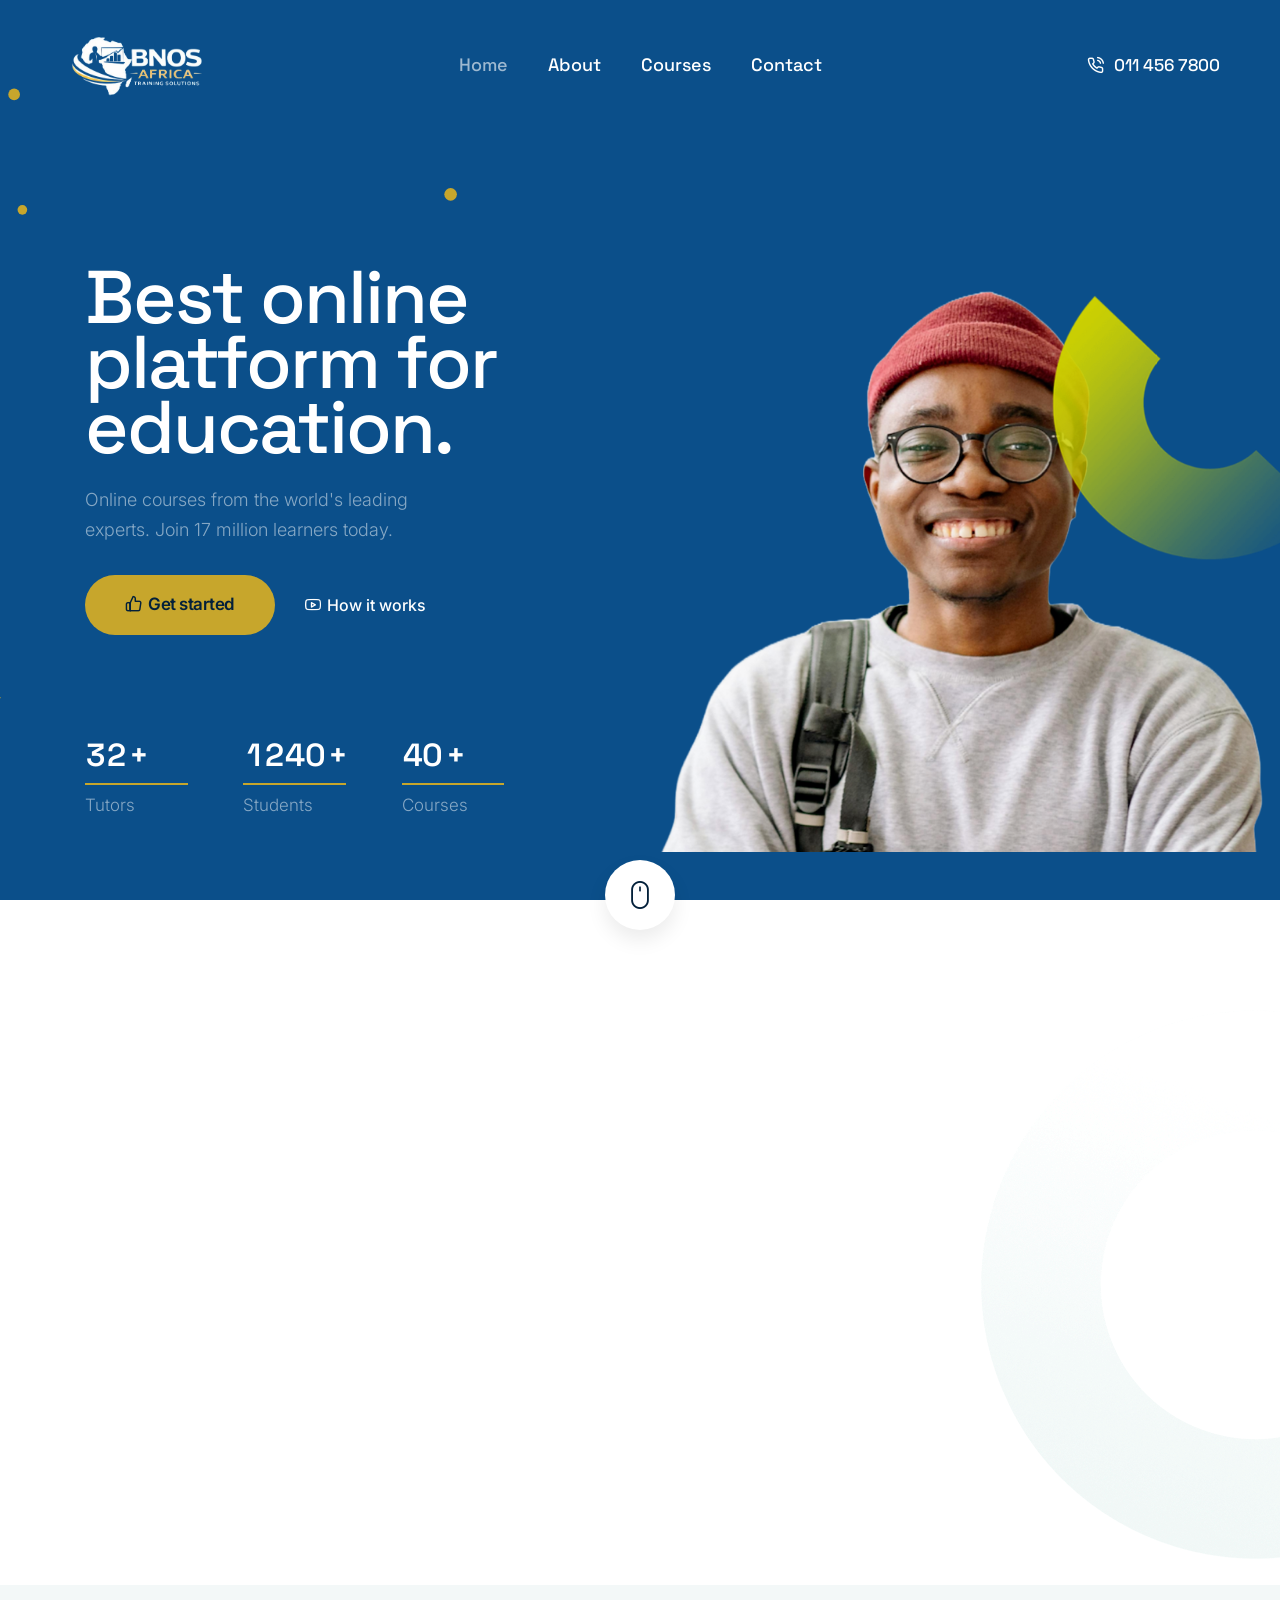
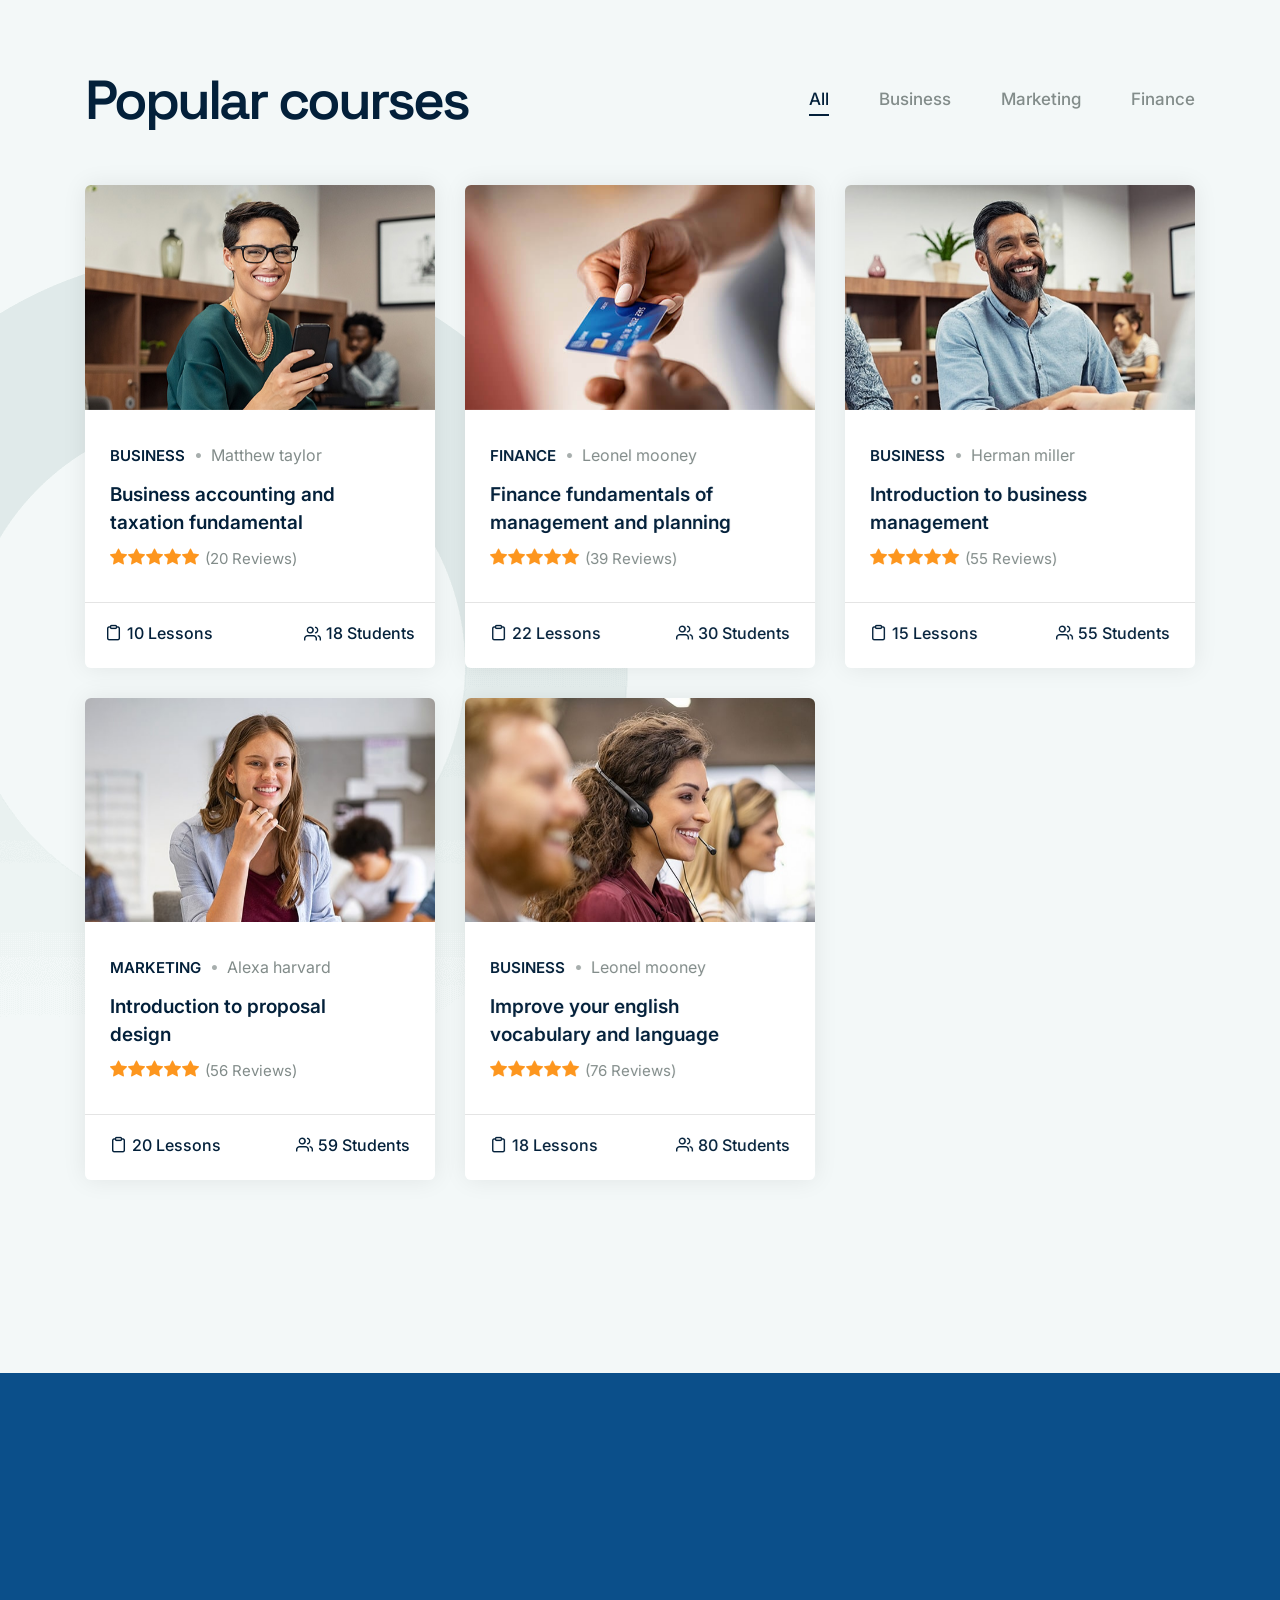
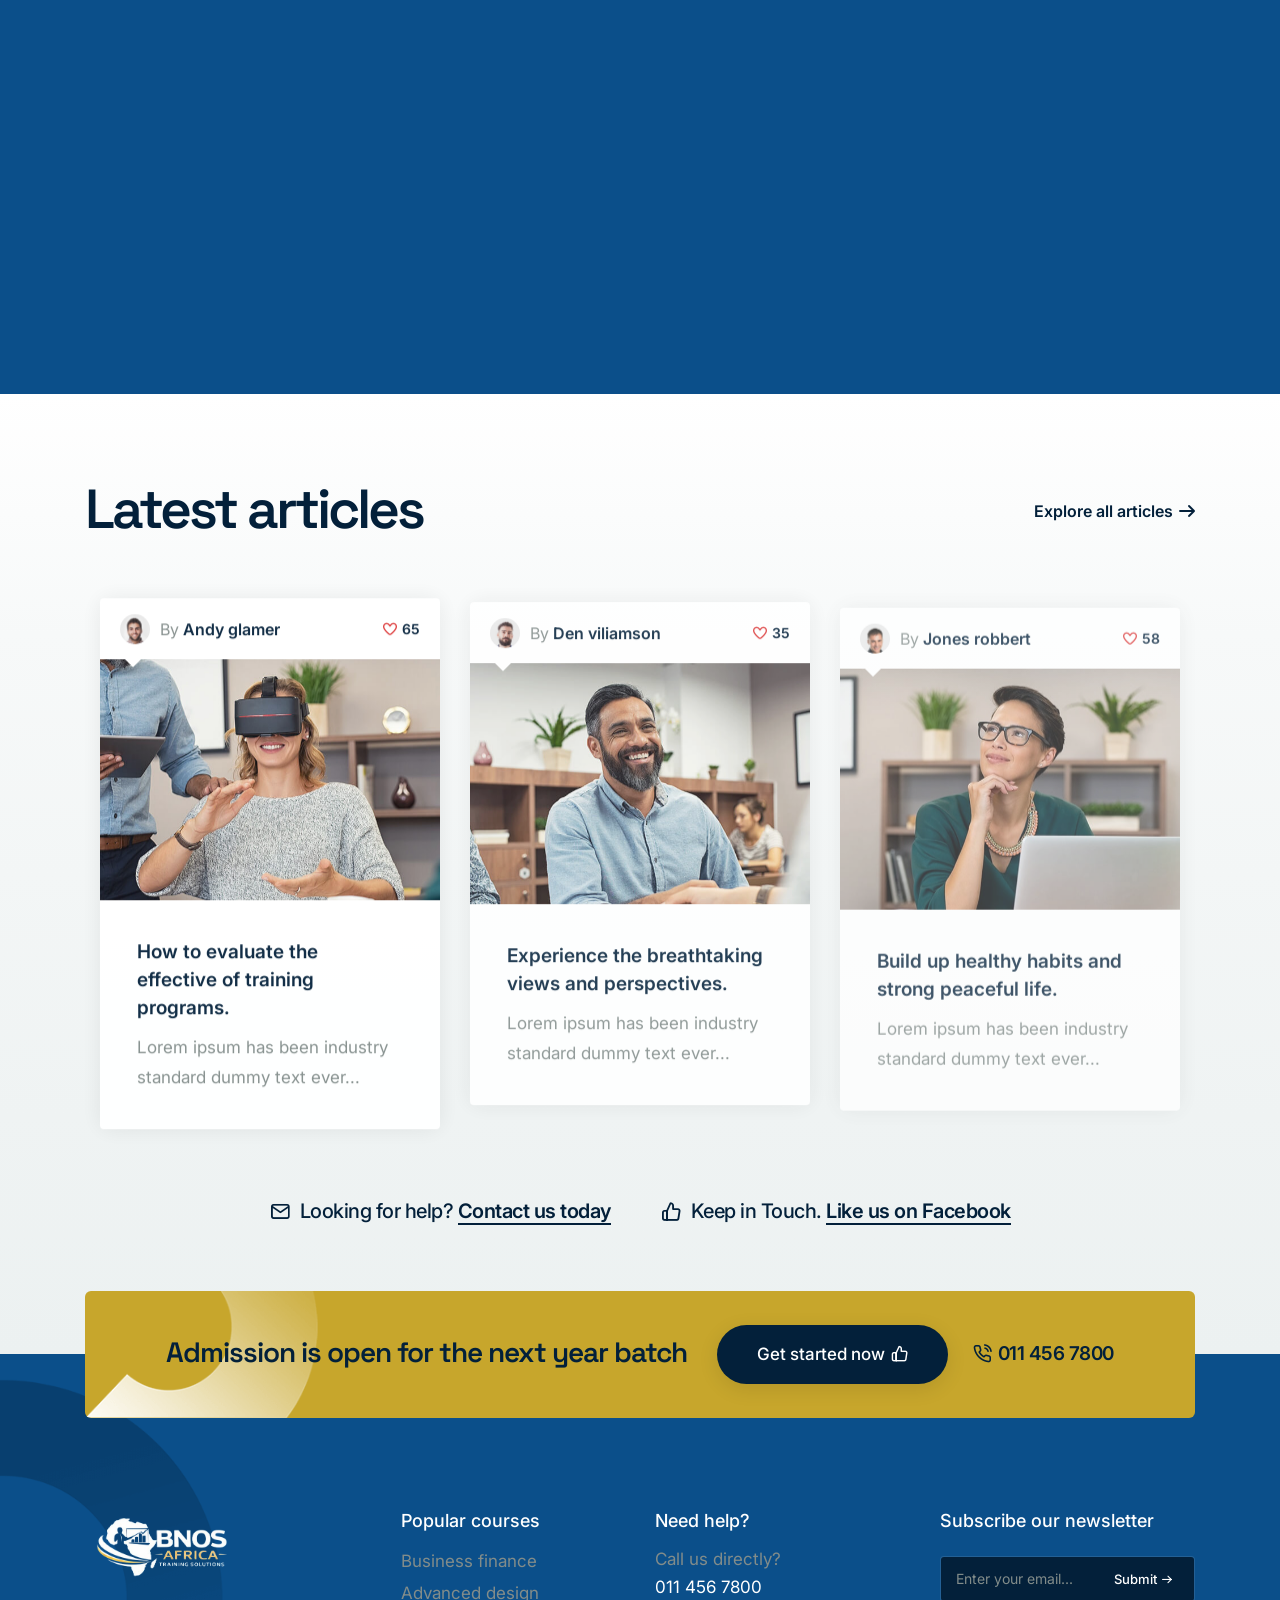
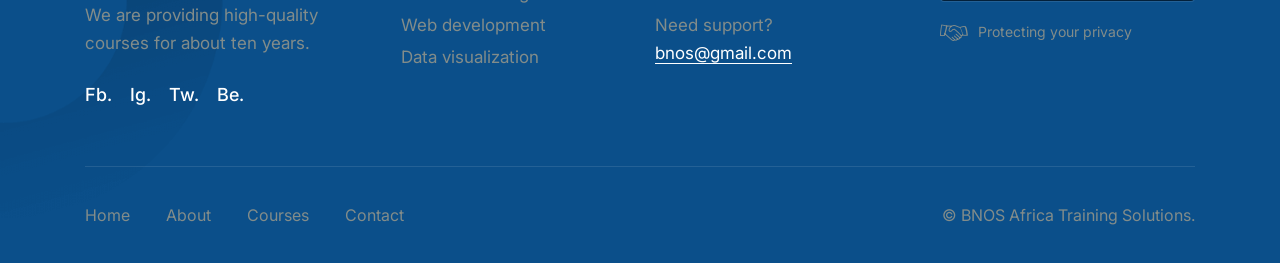
==== index.html @ 9567a32a "changed for redeployment" ====
<!doctype html>
<html class="no-js" lang="en">
    <head>
        <title>Home - BNOS Africa Training solutions</title>
        <meta charset="utf-8">
        <meta http-equiv="X-UA-Compatible" content="IE=edge" />
        <meta name="author" content="ThemeZaa">
        <meta name="viewport" content="width=device-width,initial-scale=1.0" />
        <meta name="description" content="BNOS Africa Training solutions">
        <!-- favicon icon -->
        <link rel="shortcut icon" href="images/img5 2-Photoroom.png" type="image/x-icon" />
        <link rel="apple-touch-icon" href="images/img5 2-Photoroom.png">
        <link rel="apple-touch-icon" sizes="72x72" href="images/img5 2-Photoroom.png">
        <link rel="apple-touch-icon" sizes="114x114" href="images/img5 2-Photoroom.png">
        <!-- google fonts preconnect -->
        <link rel="preconnect" href="https://fonts.googleapis.com" crossorigin>
        <link rel="preconnect" href="https://fonts.gstatic.com" crossorigin>
        <!-- style sheets and font icons -->
        <link rel="stylesheet" href="css/vendors.min.css"/>
        <link rel="stylesheet" href="css/icon.min.css"/>
        <link rel="stylesheet" href="css/style.css"/>
        <link rel="stylesheet" href="css/responsive.css"/>
        <link rel="stylesheet" href="demos/elearning/elearning.css" />
    </head>
    <body data-mobile-nav-trigger-alignment="right" data-mobile-nav-style="modern" data-mobile-nav-bg-color="#313e3b">
        <!-- start header -->
        <header> 
            <!-- start navigation -->
            <nav class="navbar navbar-expand-lg header-transparent bg-transparent header-reverse" data-header-hover="light">
                <div class="container-fluid">
                    <div class="col-auto col-lg-2 me-lg-0 me-auto">
                        <a class="navbar-brand" href="index.html">
                            <img src="images/img5 2-Photoroom.png" data-at2x="images/demo-elearning-logo-white@2x.png" alt="" class="default-logo">
                            <img src="images/img5-Photoroom.png" data-at2x="images/demo-elearning-logo-black@2x.png" alt="" class="alt-logo">
                            <img src="images/img5-Photoroom.png" data-at2x="images/demo-elearning-logo-black@2x.png" alt="" class="mobile-logo"> 
                        </a>
                    </div>
                    <div class="col-auto menu-order position-static">
                        <button class="navbar-toggler float-start" type="button" data-bs-toggle="collapse" data-bs-target="#navbarNav" aria-controls="navbarNav" aria-label="Toggle navigation">
                            <span class="navbar-toggler-line"></span>
                            <span class="navbar-toggler-line"></span>
                            <span class="navbar-toggler-line"></span>
                            <span class="navbar-toggler-line"></span>
                        </button>
                        <div class="collapse navbar-collapse" id="navbarNav"> 
                            <ul class="navbar-nav alt-font"> 
                                <li class="nav-item"><a href="index.html" class="nav-link">Home</a></li>
                                <li class="nav-item"><a href="about.html" class="nav-link">About</a></li>
                                <li class="nav-item dropdown dropdown-with-icon">
                                    <a href="courses.html" class="nav-link">Courses</a>
                                    <i class="fa-solid fa-angle-down dropdown-toggle" id="navbarDropdownMenuLink" role="button" data-bs-toggle="dropdown" aria-expanded="false"></i>
                                    <ul class="dropdown-menu" aria-labelledby="navbarDropdownMenuLink">
                                        <li>
                                            <a href="courses-details.html"><i class="bi bi-laptop"></i>
                                                <div class="submenu-icon-content">
                                                    <span>Finance</span>
                                                    <p>Develop professional finance skills</p>
                                                </div>
                                            </a>
                                        </li>
                                        <li>
                                            <a href="courses-details.html"><i class="bi bi-briefcase"></i>
                                                <div class="submenu-icon-content">
                                                    <span>Business</span>
                                                    <p>Advance your business</p>
                                                </div>
                                            </a>
                                        </li>
                                        <li>
                                            <a href="courses-details.html"><i class="bi bi-megaphone"></i>
                                                <div class="submenu-icon-content">
                                                    <span>Marketing</span>
                                                    <p>New age marketing skills</p>
                                                </div>
                                            </a>
                                        </li>
                                    </ul>
                                </li>
                                <li class="nav-item"><a href="contact.html" class="nav-link">Contact</a></li>
                            </ul>
                        </div>
                    </div>
                    <div class="col-auto col-lg-2 text-end d-none d-sm-flex">
                        <div class="header-icon">
                            <div><div class="alt-font fw-500 lg-fs-15"><a href="tel:0114567800" class="widget-text text-white-hover"><i class="feather icon-feather-phone-call me-10px lg-me-5px"></i>011 456 7800</a></div></div>
                        </div>  
                    </div>
                </div>
            </nav>
            <!-- end navigation -->
        </header>
        <!-- end header --> 
        <!-- start section -->
        <section class="p-0 overflow-hidden bg-blue full-screen ipad-top-space-margin md-h-auto position-relative md-pb-70px sm-pb-40px cover-background">
            <div class="background-position-center-top h-100 w-100 position-absolute left-0px top-0" style="background-image: url('images/vertical-line-bg-small.svg')"></div>
            <div id="particles-style-01" class="h-100 position-absolute left-0px top-0 w-100" data-particle="true" data-particle-options='{"particles": {"number": {"value": 6,"density": {"enable": true,"value_area": 2000}},"color": {"value": ["#C7A62C", "#C7A62C", "#C7A62C", "#C7A62C", "#C7A62C"]},"shape": {"type": "circle","stroke":{"width":0,"color":"#000000"}},"opacity": {"value": 1,"random": false,"anim": {"enable": false,"speed": 1,"sync": false}},"size": {"value": 8,"random": true,"anim": {"enable": false,"sync": true}},"line_linked":{"enable":false,"distance":0,"color":"#ffffff","opacity":1,"width":1},"move": {"enable": true,"speed":1,"direction": "right","random": false,"straight": false}},"interactivity": {"detect_on": "canvas","events": {"onhover": {"enable": false,"mode": "repulse"},"onclick": {"enable": false,"mode": "push"},"resize": true}},"retina_detect": false}'></div> 
            <div class="container h-100">
                <div class="row align-items-center justify-content-center h-100">
                    <div class="col-xl-5 col-lg-6 col-md-12 text-white text-center text-lg-start position-relative z-index-1 d-flex flex-column justify-content-center h-100 md-mt-50px md-mb-20px xs-mb-10px" data-anime='{ "el": "childs", "opacity": [0, 1], "rotateY": [90, 0], "rotateZ": [-10, 0], "translateY": [80, 0], "translateZ": [50, 0], "staggervalue": 200, "duration": 600, "delay": 100, "easing": "easeOutCirc" }'>
                        <span class="alt-font fs-75 lh-65 sm-fs-60 fw-500 mb-25px ls-minus-2px">Best online platform for education.</span>
                        <div class="mb-30px w-80 md-w-60 sm-w-100 d-block mx-auto mx-lg-0 overflow-hidden">
                            <span class="fs-18 fw-300 opacity-5 d-inline-block">Online courses from the world's leading experts. Join 17 million learners today.</span>
                        </div>
                        <div class="overflow-hidden">
                            <a href="contact.html" class="btn btn-extra-large btn-base-color btn-rounded btn-switch-text fw-600 d-inline-block me-25px sm-me-10px align-middle left-icon">
                                <span>
                                    <span><i class="feather icon-feather-thumbs-up"></i></span>
                                    <span class="btn-double-text ls-minus-05px" data-text="Get started">Get started</span>
                                </span>
                            </a>
                            <a href="#" class="btn btn-link btn-hover-animation-switch btn-extra-large text-white popup-youtube btn-icon-left">
                                <span>
                                    <span class="btn-text">How it works</span>
                                    <span class="btn-icon"><i class="feather icon-feather-youtube"></i></span>
                                    <span class="btn-icon"><i class="feather icon-feather-youtube"></i></span>
                                </span> 
                            </a>
                        </div>
                        <div class="row row-cols-3 justify-content-center counter-style-04 w-100 md-w-auto position-absolute lg-position-relative bottom-80px lg-bottom-0px lg-mt-50px">
                            <!-- start counter item -->
                            <div class="col text-center text-lg-start">
                                <h5 class="vertical-counter d-inline-flex alt-font text-white fw-600 mb-10px" data-text="+" data-to="32"></h5>
                                <div class="divider-style-03 divider-style-03-01 border-2 border-color-base-color mb-5px w-80 xs-w-90 md-mx-auto"></div>
                                <span class="fw-300 text-white opacity-5">Tutors</span>
                            </div>
                            <!-- end counter item -->
                            <!-- start counter item -->
                            <div class="col text-center text-lg-start">
                                <h5 class="vertical-counter d-inline-flex alt-font text-white fw-600 mb-10px" data-text="+" data-to="1240"></h5>
                                <div class="divider-style-03 divider-style-03-01 border-2 border-color-base-color mb-5px w-80 xs-w-90 md-mx-auto"></div>
                                <span class="fw-300 text-white opacity-5">Students</span>
                            </div>
                            <!-- end counter item -->
                            <!-- start counter item -->
                            <div class="col text-center text-lg-start">
                                <h5 class="vertical-counter d-inline-flex alt-font text-white fw-600 mb-10px" data-text="+" data-to="40"></h5>
                                <div class="divider-style-03 divider-style-03-01 border-2 border-color-base-color mb-5px w-80 xs-w-90 md-mx-auto"></div>
                                <span class="fw-300 text-white opacity-5">Courses</span>
                            </div>
                            <!-- end counter item -->
                        </div>
                    </div>
                    <div class="col-xl-7 col-lg-6 pt-30px lg-pt-0">
                        <div class="position-relative outside-box-right-10 md-outside-box-right-0 atropos" data-atropos>
                            <div class="atropos-scale">
                                <div class="atropos-rotate">
                                    <div class="atropos-inner text-center w-100">
                                        <div data-atropos-offset="-1" class="position-absolute left-0px right-0px">
                                            <img src="images/student975.png" alt="" width="975" height="990">
                                        </div>
                                        <img data-atropos-offset="1" class="position-relative z-index-9 animation-float" src="images/demo-elearning-hero-banner-02.png" alt="">
                                    </div> 
                                </div>
                            </div>
                        </div>
                    </div>
                </div> 
            </div>
        </section>
        <!-- end section -->
        <!-- start section -->
        <section id="down-section" class="background-position-left-top background-no-repeat position-relative" >
            <div class="position-absolute right-0px top-30px" data-bottom-top="transform: translateY(80px)" data-top-bottom="transform: translateY(-80px)">
                <img src="images/demo-elearning-04.png" alt="">
            </div>
            <div class="container">
                <div class="text-center position-absolute top-minus-40px left-0px right-0px z-index-1 d-none d-md-inline-block" data-anime='{ "opacity": [0, 1], "translate": [0, 0], "staggervalue": 100, "easing": "easeOutQuad" }'>
                    <a href="#down-section" class="d-block section-link">
                        <div class="d-flex justify-content-center align-items-center mx-auto box-shadow-medium-bottom rounded-circle h-70px w-70px text-dark-gray bg-white">
                            <i class="bi bi-mouse icon-very-medium lh-0px"></i>
                        </div>
                    </a>
                </div>
                <div class="row justify-content-center">                    
                    <div class="col-lg-5 col-md-10 position-relative md-mb-40px sm-mb-25px" data-anime='{ "opacity": [0,1], "duration": 600, "delay":100, "staggervalue": 300, "easing": "easeOutQuad" }'>
                        <div class="icon-with-text-style-08 mb-20px">
                            <div class="feature-box feature-box-left-icon-middle">
                                <div class="feature-box-icon feature-box-icon-rounded w-55px h-55px rounded-circle bg-yellow me-15px">
                                    <i class="bi bi-award d-inline-block icon-extra-medium text-dark-gray"></i> 
                                </div>
                                <div class="feature-box-content last-paragraph-no-margin">
                                    <span class="d-inline-block alt-font fs-19 fw-500 ls-minus-05px text-dark-gray">Guaranteed and certified</span>
                                </div>
                            </div>
                        </div>
                        <h2 class="alt-font text-dark-gray fw-600 ls-minus-3px mx-auto">Online learning wherever and whenever.</h2>
                        <a href="about.html" class="btn btn-large btn-dark-gray btn-box-shadow btn-rounded btn-switch-text">
                            <span>
                                <span class="btn-double-text" data-text="Learn more">Learn more</span>
                                <span><i class="fa-solid fa-arrow-right"></i></span>
                            </span>
                        </a>
                        <div class="d-flex align-items-center fw-500 text-dark-gray w-100 position-absolute md-position-relative bottom-0 md-mt-15px"><span class="d-inline-block position-relative lh-24">Online courses from <a href="demo-elearning-instructors.html" class="fw-600 text-decoration-line-bottom text-dark-gray ">experts.</a></span></div>
                    </div>
                    <div class="col-xl-6 col-lg-7 col-md-10 offset-xl-1 position-relative mt-minus-1">
                        <div class="row row-cols-auto row-cols-sm-2" data-anime='{ "el": "childs", "translateX": [30, 0], "translateY": [30, 0], "opacity": [0,1], "duration": 600, "delay":100, "staggervalue": 300, "easing": "easeOutQuad" }'>
                            <!-- start features box item -->
                            <div class="col align-self-start">
                                <div class="feature-box text-start ps-30px pe-30px xl-pe-5px sm-pe-0">
                                    <div class="feature-box-icon position-absolute left-0px top-0px">
                                        <h2 class="alt-font fs-100 fw-700 ls-minus-1px opacity-1 mb-0">01</h2>
                                    </div>
                                    <div class="feature-box-content last-paragraph-no-margin pt-30 md-pt-21 sm-pt-40px">
                                        <span class="text-dark-gray fs-20 d-inline-block fw-600 mb-5px">Flexible schedule</span>
                                        <p>eLearning allows learners to quickly and more easily complete their training.</p>
                                        <span class="w-60px h-3px bg-yellow d-inline-block"></span>
                                    </div>
                                </div>
                            </div>
                            <!-- end features box item -->
                            <!-- start features box item -->
                            <div class="col align-self-end mt-25 xs-mt-30px">
                                <div class="feature-box text-start ps-30px pe-30px xl-pe-5px sm-pe-0">
                                    <div class="feature-box-icon position-absolute left-0px top-0px">
                                        <h2 class="alt-font fs-100 fw-700 ls-minus-1px opacity-1 mb-0">02</h2>
                                    </div>
                                    <div class="feature-box-content last-paragraph-no-margin pt-30 md-pt-21 sm-pt-40px">
                                        <span class="text-dark-gray fs-20 d-inline-block fw-600 mb-5px">Pocket friendly</span>
                                        <p>eLearning allows learners to quickly and more easily complete their training.</p>
                                        <span class="w-60px h-3px bg-yellow d-inline-block"></span>
                                    </div>
                                </div>
                            </div>
                            <!-- end features box item -->
                            <!-- start features box item -->
                            <div class="col align-self-start mt-minus-12 xs-mt-30px">
                                <div class="feature-box text-start ps-30px pe-30px xl-pe-5px sm-pe-0">
                                    <div class="feature-box-icon position-absolute left-0px top-0px">
                                        <h2 class="alt-font fs-100 fw-700 ls-minus-1px opacity-1 mb-0">03</h2>
                                    </div>
                                    <div class="feature-box-content last-paragraph-no-margin pt-30 md-pt-21 sm-pt-40px">
                                        <span class="text-dark-gray fs-20 d-inline-block fw-600 mb-5px">Expert Instructor</span>
                                        <p>eLearning allows learners to quickly and more easily complete their training.</p>
                                        <span class="w-60px h-3px bg-yellow d-inline-block"></span>
                                    </div>
                                </div>
                            </div>
                            <!-- end features box item -->
                        </div>
                    </div>
                </div>
            </div>
        </section>
        <!-- end section -->
        <!-- start section -->
        <section class="bg-tranquil position-relative">
            <div class="position-absolute left-minus-200px top-25" data-bottom-top="transform: translateY(-80px)" data-top-bottom="transform: translateY(80px)">
                <img src="images/demo-elearning-bg-04.png" alt="">
            </div>
            <div class="container">
                <div class="row align-items-center mb-4">
                    <div class="col-xl-5 lg-mb-30px text-center text-xl-start">
                        <h2 class="alt-font text-dark-gray fw-600 ls-minus-3px mb-0">Popular courses</h2>
                    </div>
                    <div class="col-xl-7 tab-style-04 text-center text-xl-end">
                        <!-- filter navigation -->
                        <ul class="portfolio-filter fw-500 nav nav-tabs justify-content-center justify-content-xl-end border-0">
                            <li class="nav active"><a data-filter="*" href="#">All</a></li>
                            <li class="nav"><a data-filter=".business" href="#">Business</a></li>
                            <li class="nav"><a data-filter=".design" href="#">Marketing</a></li>
                            <li class="nav"><a data-filter=".marketing" href="#">Finance</a></li>
                        </ul>
                        <!-- end filter navigation --> 
                    </div>
                </div> 
                <div class="row" data-anime='{ "translateY": [50, 0], "opacity": [0,1], "duration": 1200, "delay": 0, "staggervalue": 150, "easing": "easeOutQuad" }'>
                    <div class="col-12 filter-content p-md-0">
                        <ul class="portfolio-wrapper grid-loading grid grid-3col xxl-grid-3col xl-grid-3col lg-grid-2col md-grid-2col sm-grid-1col xs-grid-1col gutter-extra-large">
                            <li class="grid-sizer"></li>
                            <!-- start portfolio item -->
                            <li class="grid-item design transition-inner-all">
                                <div class="services-box-style-06 border-radius-6px hover-box overflow-hidden box-shadow-large">
                                    <div class="image">
                                        <a href="courses-details.html">
                                            <img src="images/demo-elearning-courses-01.jpg" alt="">
                                        </a>
                                    </div> 
                                    <div class="bg-white position-relative">
                                        <div class="ps-35px pe-35px pt-30px pb-30px xl-ps-25px xl-pe-25px border-bottom border-color-transparent-dark-very-light">
                                            <span class="d-block mb-10px"><a href="courses.html" class="text-dark-gray text-uppercase fs-15 fw-600 services-text">Business</a><span class="fs-16">Matthew taylor</span></span>
                                            <div class="d-flex align-items-center mb-5px">
                                                <a href="courses-details.html" class="text-dark-gray fw-600 fs-19 md-fs-18 lh-28 w-90">Business accounting and taxation fundamental</a>
                                            </div>
                                            <div class="d-flex align-items-center">
                                                <div class="d-inline-block me-auto">
                                                    <div class="review-star-icon float-start">
                                                        <i class="bi bi-star-fill"></i><i class="bi bi-star-fill"></i><i class="bi bi-star-fill"></i><i class="bi bi-star-fill"></i><i class="bi bi-star-fill"></i>
                                                    </div>
                                                    <div class="fs-15 float-start ms-5px position-relative top-2px">(20 Reviews)</div>
                                                </div>
                                            </div>
                                        </div> 
                                        <div class="d-flex justify-content-center align-items-center ps-35px pe-35px xl-ps-20px xl-pe-20px pt-15px pb-20px">
                                            <div class="me-auto">
                                                <i class="feather icon-feather-clipboard text-dark-gray d-inline-block me-5px"></i><span class="fs-16 text-dark-gray fw-500">10 Lessons</span>
                                            </div>
                                            <div class="d-flex align-items-center">
                                                <i class="feather icon-feather-users text-dark-gray d-inline-block me-5px"></i><span class="fs-16 text-dark-gray fw-500">18 Students</span>
                                            </div>  
                                        </div>
                                    </div>
                                </div>
                            </li>
                            <!-- end portfolio item -->
                            <!-- start portfolio item -->
                            <li class="grid-item business marketing transition-inner-all">
                                <div class="services-box-style-06 border-radius-6px hover-box overflow-hidden box-shadow-large">
                                    <div class="image">
                                        <a href="courses-details.html">
                                            <img src="images/demo-elearning-courses-02.jpg" alt="">
                                        </a>
                                    </div> 
                                    <div class="bg-white position-relative">
                                        <div class="ps-35px pe-35px pt-30px pb-30px xl-ps-25px xl-pe-25px border-bottom border-color-transparent-dark-very-light">
                                            <span class="d-block mb-10px"><a href="courses.html" class="text-dark-gray text-uppercase fs-15 fw-600 services-text">Finance</a><span class="fs-16">Leonel mooney</span></span>
                                            <div class="d-flex align-items-center mb-5px">
                                                <a href="courses-details.html" class="text-dark-gray fw-600 fs-19 md-fs-18 lh-28 w-90">Finance fundamentals of management and planning</a>
                                            </div>
                                            <div class="d-flex align-items-center">
                                                <div class="d-inline-block me-auto">
                                                    <div class="review-star-icon float-start">
                                                        <i class="bi bi-star-fill"></i><i class="bi bi-star-fill"></i><i class="bi bi-star-fill"></i><i class="bi bi-star-fill"></i><i class="bi bi-star-fill"></i>
                                                    </div>
                                                    <div class="fs-15 float-start ms-5px position-relative top-2px">(39 Reviews)</div>
                                                </div>
                                            </div>
                                        </div> 
                                        <div class="d-flex justify-content-center align-items-center ps-35px pe-35px xl-ps-25px xl-pe-25px pt-15px pb-20px">
                                            <div class="me-auto">
                                                <i class="feather icon-feather-clipboard text-dark-gray d-inline-block me-5px"></i><span class="fs-16 text-dark-gray fw-500">22 Lessons</span>
                                            </div>
                                            <div>
                                                <i class="feather icon-feather-users text-dark-gray d-inline-block me-5px"></i><span class="fs-16 text-dark-gray fw-500">30 Students</span>
                                            </div>  
                                        </div>
                                    </div>
                                </div>
                            </li>
                            <!-- end portfolio item -->
                            <!-- start portfolio item -->
                            <li class="grid-item development marketing transition-inner-all">
                                <div class="services-box-style-06 border-radius-6px hover-box overflow-hidden box-shadow-large">
                                    <div class="image">
                                        <a href="courses-details.html">
                                            <img src="images/demo-elearning-courses-03.jpg" alt="">
                                        </a>
                                    </div> 
                                    <div class="bg-white position-relative">
                                        <div class="ps-35px pe-35px pt-30px pb-30px xl-ps-25px xl-pe-25px border-bottom border-color-transparent-dark-very-light">
                                            <span class="d-block mb-10px"><a href="courses.html" class="text-dark-gray text-uppercase fs-15 fw-600 services-text">Business</a><span class="fs-16">Herman miller</span></span>
                                            <div class="d-flex align-items-center mb-5px">
                                                <a href="courses-details.html" class="text-dark-gray fw-600 fs-19 md-fs-18 lh-28 w-90">Introduction to business management</a>
                                            </div>
                                            <div class="d-flex align-items-center">
                                                <div class="d-inline-block me-auto">
                                                    <div class="review-star-icon float-start">
                                                        <i class="bi bi-star-fill"></i><i class="bi bi-star-fill"></i><i class="bi bi-star-fill"></i><i class="bi bi-star-fill"></i><i class="bi bi-star-fill"></i>
                                                    </div>
                                                    <div class="fs-15 float-start ms-5px position-relative top-2px">(55 Reviews)</div>
                                                </div>
                                            </div>
                                        </div> 
                                        <div class="d-flex justify-content-center align-items-center ps-35px pe-35px xl-ps-25px xl-pe-25px pt-15px pb-20px">
                                            <div class="me-auto">
                                                <i class="feather icon-feather-clipboard text-dark-gray d-inline-block me-5px"></i><span class="fs-16 text-dark-gray fw-500">15 Lessons</span>
                                            </div>
                                            <div>
                                                <i class="feather icon-feather-users text-dark-gray d-inline-block me-5px"></i><span class="fs-16 text-dark-gray fw-500">55 Students</span>
                                            </div>  
                                        </div>
                                    </div>
                                </div>
                            </li>
                            <!-- end portfolio item -->
                            <!-- start portfolio item -->
                            <li class="grid-item development design transition-inner-all">
                                <div class="services-box-style-06 border-radius-6px hover-box overflow-hidden box-shadow-large">
                                    <div class="image">
                                        <a href="courses-details.html">
                                            <img src="images/demo-elearning-courses-05.jpg" alt="">
                                        </a>
                                    </div> 
                                    <div class="bg-white position-relative">
                                        <div class="ps-35px pe-35px pt-30px pb-30px xl-ps-25px xl-pe-25px border-bottom border-color-transparent-dark-very-light">
                                            <span class="d-block mb-10px"><a href="courses.html" class="text-dark-gray text-uppercase fs-15 fw-600 services-text">Marketing</a><span class="fs-16">Alexa harvard</span></span>
                                            <div class="d-flex align-items-center mb-5px">
                                                <a href="courses-details.html" class="text-dark-gray fw-600 fs-19 md-fs-18 lh-28 w-90">Introduction to proposal design</a>
                                            </div>
                                            <div class="d-flex align-items-center">
                                                <div class="d-inline-block me-auto">
                                                    <div class="review-star-icon float-start">
                                                        <i class="bi bi-star-fill"></i><i class="bi bi-star-fill"></i><i class="bi bi-star-fill"></i><i class="bi bi-star-fill"></i><i class="bi bi-star-fill"></i>
                                                    </div>
                                                    <div class="fs-15 float-start ms-5px position-relative top-2px">(56 Reviews)</div>
                                                </div>
                                            </div>
                                        </div> 
                                        <div class="d-flex justify-content-center align-items-center ps-35px pe-35px xl-ps-25px xl-pe-25px pt-15px pb-20px">
                                            <div class="me-auto">
                                                <i class="feather icon-feather-clipboard text-dark-gray d-inline-block me-5px"></i><span class="fs-16 text-dark-gray fw-500">20 Lessons</span>
                                            </div>
                                            <div>
                                                <i class="feather icon-feather-users text-dark-gray d-inline-block me-5px"></i><span class="fs-16 text-dark-gray fw-500">59 Students</span>
                                            </div>  
                                        </div>
                                    </div>
                                </div>
                            </li>
                            <!-- end portfolio item -->
                            <!-- start portfolio item -->
                            <li class="grid-item development business marketing transition-inner-all">
                                <div class="services-box-style-06 border-radius-6px hover-box overflow-hidden box-shadow-large">
                                    <div class="image">
                                        <a href="courses-details.html">
                                            <img src="images/demo-elearning-courses-06.jpg" alt="">
                                        </a>
                                    </div> 
                                    <div class="bg-white position-relative">
                                        <div class="ps-35px pe-35px pt-30px pb-30px xl-ps-25px xl-pe-25px border-bottom border-color-transparent-dark-very-light">
                                            <span class="d-block mb-10px"><a href="courses.html" class="text-dark-gray text-uppercase fs-15 fw-600 services-text">Business</a><span class="fs-16">Leonel mooney</span></span>
                                            <div class="d-flex align-items-center mb-5px">
                                                <a href="courses-details.html" class="text-dark-gray fw-600 fs-19 md-fs-18 lh-28 w-90">Improve your english vocabulary and language</a>
                                            </div>
                                            <div class="d-flex align-items-center">
                                                <div class="d-inline-block me-auto">
                                                    <div class="review-star-icon float-start">
                                                        <i class="bi bi-star-fill"></i><i class="bi bi-star-fill"></i><i class="bi bi-star-fill"></i><i class="bi bi-star-fill"></i><i class="bi bi-star-fill"></i>
                                                    </div>
                                                    <div class="fs-15 float-start ms-5px position-relative top-2px">(76 Reviews)</div>
                                                </div>
                                            </div>
                                        </div> 
                                        <div class="d-flex justify-content-center align-items-center ps-35px pe-35px xl-ps-25px xl-pe-25px pt-15px pb-20px">
                                            <div class="me-auto">
                                                <i class="feather icon-feather-clipboard text-dark-gray d-inline-block me-5px"></i><span class="fs-16 text-dark-gray fw-500">18 Lessons</span>
                                            </div>
                                            <div>
                                                <i class="feather icon-feather-users text-dark-gray d-inline-block me-5px"></i><span class="fs-16 text-dark-gray fw-500">80 Students</span>
                                            </div>  
                                        </div>
                                    </div>
                                </div>
                            </li>
                            <!-- end portfolio item --> 
                        </ul>
                    </div>
                </div>
                <div class="row justify-content-center" data-anime='{ "opacity": [0, 1], "translate": [0, 0], "staggervalue": 100, "easing": "easeOutQuad" }'>
                    <div class="col-12 text-center mt-5"> 
                        <span class="fs-20 text-dark-gray fw-500 ls-minus-05px">We help you find the perfect tutor. It's completely free. <a href="courses.html" class="fw-600 text-dark-gray">Explore all courses<i class="fa-solid fa-arrow-right ms-5px icon-very-small"></i></a></span>
                    </div>
                </div>
            </div>
        </section>
        <!-- end section -->
        
        <!-- start section -->
        <section class="position-relative bg-blue overflow-hidden">
            
            <div class="background-position-center-top h-100 w-100 position-absolute left-0px top-0" style="background-image: url('images/vertical-line-bg-small.svg')"></div>
            <div class="container">
                <div class="row justify-content-center align-items-center" data-anime='{ "el": "childs", "opacity": [0, 1], "duration": 600, "delay": 0, "staggervalue": 300, "easing": "easeOutQuad" }'>
                    <div class="col-lg-5 position-relative md-mb-50px sm-mb-25px">
                        <div class="icon-with-text-style-08 mb-20px">
                            <div class="feature-box feature-box-left-icon-middle">
                                <div class="feature-box-icon feature-box-icon-rounded w-55px h-55px rounded-circle bg-yellow me-15px">
                                    <i class="bi bi-chat-quote d-inline-block icon-extra-medium text-dark-gray"></i>
                                </div>
                                <div class="feature-box-content last-paragraph-no-margin">
                                    <span class="d-inline-block alt-font fs-19 ls-minus-05px text-white">Students feedback</span>
                                </div>
                            </div>
                        </div>
                        <h2 class="alt-font text-white fw-600 ls-minus-3px w-85 lg-w-100">Trusted by genius people.</h2>
                        <p class="w-80 lg-w-100 text-white opacity-4">Lorem ipsum dolor sit amet consectetur adipiscing elit venenatis dictum nec.</p>
                        <div class="d-flex align-items-center">
                            <div class="col-auto text-center border-end border-color-transparent-white-very-light border-1 me-25px pe-25px"><h2 class="alt-font lh-44 fw-600 text-white mb-0">99%</h2></div>
                            <div class="col">
                                <span class="d-block w-55 lh-26 text-white xl-w-60 lg-w-100">Student's complete course successfully.</span>
                            </div>
                        </div>
                    </div>
                    <div class="col-lg-7 position-relative testimonials-style-12"> 
    <div class="swiper magic-cursor" data-slider-options='{ "slidesPerView": 1, "spaceBetween": 50, "loop": true, "autoplay": false, "keyboard": { "enabled": true, "onlyInViewport": true }, "breakpoints": { "1200": { "slidesPerView": 1 },  "768": { "slidesPerView": 1 }, "320": { "slidesPerView": 1 }, "effect": "slide" }, "navigation": { "nextEl": ".swiper-button-next-nav", "prevEl": ".swiper-button-previous-nav", "effect": "fade" } }'>
        <div class="swiper-wrapper pt-20px pb-20px">
            <div class="swiper-slide">
                <div class="row g-0 border-radius-6px overflow-hidden"> 
                    <div class="w-100 testimonials-box bg-white p-9 sm-p-7 box-shadow-extra-large">
                        <div class="d-inline-block bg-orange text-white border-radius-50px ps-20px pe-20px fs-15 lh-34 sm-lh-30 ls-minus-1px mb-25px align-middle">
                            <i class="bi bi-star-fill"></i>
                            <i class="bi bi-star-fill"></i>
                            <i class="bi bi-star-fill"></i>
                            <i class="bi bi-star-fill"></i>
                            <i class="bi bi-star-fill"></i>
                        </div>
                        <div class="testimonials-box-content">
                            <p class="mb-20px">Course materials were good, the mentoring approach was good and working with other people via the internet was good.</p>
                            <div class="fs-18 lh-20 fw-600 text-dark-gray">Charlotte smith</div>
                            <span class="fs-16 lh-20">Business owner</span>
                        </div> 
                    </div> 
                </div>
            </div>
            <div class="swiper-slide">
                <div class="row g-0 border-radius-6px overflow-hidden"> 
                    <div class="w-100 testimonials-box bg-white p-9 sm-p-7 box-shadow-extra-large">
                        <div class="d-inline-block bg-orange text-white border-radius-50px ps-20px pe-20px fs-15 lh-34 sm-lh-30 ls-minus-1px mb-25px align-middle">
                            <i class="bi bi-star-fill"></i>
                            <i class="bi bi-star-fill"></i>
                            <i class="bi bi-star-fill"></i>
                            <i class="bi bi-star-fill"></i>
                            <i class="bi bi-star-fill"></i>
                        </div>
                        <div class="testimonials-box-content">
                            <p class="mb-20px">Course materials were good, the mentoring approach was good and working with other people via the internet was good.</p>
                            <div class="fs-18 lh-20 fw-600 text-dark-gray">Herman miller</div>
                            <span class="fs-16 lh-20">Behavioral science</span>
                        </div> 
                    </div> 
                </div>
            </div>
            <div class="swiper-slide">
                <div class="row g-0 border-radius-6px overflow-hidden"> 
                    <div class="w-100 testimonials-box bg-white p-9 sm-p-7 box-shadow-extra-large">
                        <div class="d-inline-block bg-orange text-white border-radius-50px ps-20px pe-20px fs-15 lh-34 sm-lh-30 ls-minus-1px mb-25px align-middle">
                            <i class="bi bi-star-fill"></i>
                            <i class="bi bi-star-fill"></i>
                            <i class="bi bi-star-fill"></i>
                            <i class="bi bi-star-fill"></i>
                            <i class="bi bi-star-fill"></i>
                        </div>
                        <div class="testimonials-box-content">
                            <p class="mb-20px">Course materials were good, the mentoring approach was good and working with other people via the internet was good.</p>
                            <div class="fs-18 lh-20 fw-600 text-dark-gray">Matthew taylor</div>
                            <span class="fs-16 lh-20">Network security</span>
                        </div> 
                    </div> 
                </div>
            </div>
            </div>
    </div>
    <div class="swiper-button-next-nav border-radius-100px swiper-button-next bg-white box-shadow-small"><i class="feather icon-feather-chevron-right icon-extra-medium"></i></div>
    <div class="swiper-button-previous-nav border-radius-100px swiper-button-prev bg-white box-shadow-small"><i class="feather icon-feather-chevron-left icon-extra-medium"></i></div>
</div>
                </div>
                <div class="row row-cols-1 row-cols-lg-5 row-cols-md-3 row-cols-sm-3 text-center justify-content-center clients-style-05 mt-6" data-anime='{ "el": "childs", "opacity": [0, 1], "duration": 600, "delay": 0, "staggervalue": 300, "easing": "easeOutQuad" }'>
                    <!-- start client item -->
                    <div class="col md-mb-40px">
                        <div class="client-box">
                            <a href="#"><img src="images/logo-walmart-white.svg" class="h-40px" alt="" /></a> 
                        </div>
                    </div>
                    <!-- end client item -->
                    <!-- start client item -->
                    <div class="col md-mb-40px">
                        <div class="client-box">
                            <a href="#"><img src="images/logo-logitech-white.svg" class="h-40px" alt="" /></a> 
                        </div>
                    </div>
                    <!-- end client item -->
                    <!-- start client item -->
                    <div class="col md-mb-40px">
                        <div class="client-box">
                            <a href="#"><img src="images/logo-invision-white.svg" class="h-40px" alt="" /></a> 
                        </div>
                    </div>
                    <!-- end client item -->
                    <!-- start client item -->
                    <div class="col xs-mb-40px">
                        <div class="client-box">
                            <a href="#"><img src="images/logo-yahoo-white.svg" class="h-40px" alt="" /></a> 
                        </div>
                    </div>
                    <!-- end client item -->
                    <!-- start client item -->
                    <div class="col">
                        <div class="client-box">
                            <a href="#"><img src="images/logo-monday-white.svg" class="h-40px" alt="" /></a> 
                        </div>
                    </div>
                    <!-- end client item -->
                </div>
            </div>
        </section>
        <!-- end section -->
        <!-- start section -->
        <section class="bg-gradient-tranquil-white overflow-hidden position-relative overlap-height pb-5 md-pb-7 xs-pb-50px">
            <div class="container overlap-gap-section">
                <div class="row justify-content-center align-items-center mb-4 text-center text-md-start">
                    <div class="col-xxl-8 col-md-7 sm-mb-10px">
                        <h2 class="alt-font text-dark-gray fw-600 ls-minus-3px mb-0">Latest articles</h2>
                    </div>
                    <div class="col-xxl-4 col-md-5 text-center text-md-end" data-anime='{ "translateX": [-50, 0], "opacity": [0,1], "duration": 600, "delay": 0, "staggervalue": 300, "easing": "easeOutQuad" }'>
                        <a href="demo-elearning-blog.html" class="btn btn-link btn-hover-animation-switch btn-extra-large text-dark-gray fw-600">
                            <span>
                                <span class="btn-text">Explore all articles</span>
                                <span class="btn-icon"><i class="fa-solid fa-arrow-right"></i></span>
                                <span class="btn-icon"><i class="fa-solid fa-arrow-right"></i></span>
                            </span> 
                        </a>
                    </div>
                </div>
                <div class="row">  
                    <div class="col-12">
                        <ul class="blog-masonry blog-wrapper grid-loading grid grid-3col xl-grid-3col lg-grid-3col md-grid-2col sm-grid-1col xs-grid-1col gutter-extra-large" data-anime='{ "el": "childs", "translateY": [50, 0], "opacity": [0,1], "duration": 1200, "delay": 0, "staggervalue": 150, "easing": "easeOutQuad" }'>
                            <li class="grid-sizer"></li>
                            <!-- start blog item -->
                            <li class="grid-item">
                                <div class="card border-0 border-radius-4px overflow-hidden box-shadow-large box-shadow-extra-large-hover">
                                    <div class="card-top d-flex align-items-center">
                                        <a href="demo-elearning-blog.html"><img src="images/avtar-03.jpg" class="avtar" alt=""></a>
                                        <span class="fs-16">By <a href="demo-elearning-blog.html" class="text-dark-gray fw-600">Andy glamer</a></span>
                                        <div class="like-count ms-auto fs-14">
                                            <a href="#"><i class="fa-regular fa-heart text-red d-inline-block"></i><span class="text-dark-gray fw-600">65</span></a>
                                        </div>
                                    </div>
                                    <div class="blog-image position-relative overflow-hidden">
                                        <a href="demo-elearning-blog-single-simple.html"><img src="images/demo-elearning-07.jpg" alt="" /></a>
                                    </div>
                                    <div class="card-body p-0">
                                        <div class="post-content p-11 md-p-9">
                                            <a href="demo-elearning-blog-single-simple.html" class="card-title mb-10px fw-600 fs-19 lh-28 text-dark-gray d-inline-block">How to evaluate the effective of training programs.</a>
                                            <p class="mb-0">Lorem ipsum has been industry standard dummy text ever...</p>
                                        </div>
                                    </div>
                                </div>
                            </li>
                            <!-- end blog item -->
                            <!-- start blog item -->
                            <li class="grid-item">
                                <div class="card border-0 border-radius-4px overflow-hidden box-shadow-large box-shadow-extra-large-hover">
                                    <div class="card-top d-flex align-items-center">
                                        <a href="demo-elearning-blog.html"><img src="images/avtar-05.jpg" class="avtar" alt=""></a>
                                        <span class="fs-16">By <a href="demo-elearning-blog.html" class="text-dark-gray fw-600">Den viliamson</a></span>
                                        <div class="like-count ms-auto fs-14">
                                            <a href="#"><i class="fa-regular fa-heart text-red d-inline-block"></i><span class="text-dark-gray fw-600">35</span></a>
                                        </div>
                                    </div>
                                    <div class="blog-image position-relative overflow-hidden">
                                        <a href="demo-elearning-blog-single-simple.html"><img src="images/demo-elearning-08.jpg" alt="" /></a>
                                    </div>
                                    <div class="card-body p-0">
                                        <div class="post-content p-11 md-p-9">
                                            <a href="demo-elearning-blog-single-simple.html" class="card-title mb-10px fw-600 fs-19 lh-28 text-dark-gray d-inline-block">Experience the breathtaking views and perspectives.</a>
                                            <p class="mb-0">Lorem ipsum has been industry standard dummy text ever...</p>
                                        </div>
                                    </div>
                                </div>
                            </li>
                            <!-- end blog item -->
                            <!-- start blog item -->
                            <li class="grid-item">
                                <div class="card border-0 border-radius-4px overflow-hidden box-shadow-large box-shadow-extra-large-hover">
                                    <div class="card-top d-flex align-items-center">
                                        <a href="demo-elearning-blog.html"><img src="images/avtar-04.jpg" class="avtar" alt=""></a>
                                        <span class="fs-16">By <a href="demo-elearning-blog.html" class="text-dark-gray fw-600">Jones robbert</a></span>
                                        <div class="like-count ms-auto fs-14">
                                            <a href="#"><i class="fa-regular fa-heart text-red d-inline-block"></i><span class="text-dark-gray fw-600">58</span></a>
                                        </div>
                                    </div>
                                    <div class="blog-image position-relative overflow-hidden">
                                        <a href="demo-elearning-blog-single-simple.html"><img src="images/demo-elearning-09.jpg" alt="" /></a>
                                    </div>
                                    <div class="card-body p-0">
                                        <div class="post-content p-11 md-p-9">
                                            <a href="demo-elearning-blog-single-simple.html" class="card-title mb-10px fw-600 fs-19 lh-28 text-dark-gray d-inline-block">Build up healthy habits and strong peaceful life.</a>
                                            <p class="mb-0">Lorem ipsum has been industry standard dummy text ever...</p>
                                        </div>
                                    </div>
                                </div>
                            </li>
                            <!-- end blog item -->
                        </ul>
                    </div>
                </div>
                <div class="row justify-content-center mt-5">
                    <!-- start features box item -->
                    <div class="col-auto icon-with-text-style-08 md-mb-10px xs-mb-15px pe-25px md-pe-15px" data-anime='{ "translateX": [-50, 0], "opacity": [0,1], "duration": 600, "delay": 0, "staggervalue": 300, "easing": "easeOutQuad" }'>
                        <div class="feature-box feature-box-left-icon-middle xs-lh-28">
                            <div class="feature-box-icon me-10px">
                                <i class="feather icon-feather-mail fs-20 text-dark-gray"></i>
                            </div>
                            <div class="feature-box-content">
                                <span class="text-dark-gray fw-500 fs-20 xs-fs-18 ls-minus-05px">Looking for help? <a href="contact.html" class="text-decoration-line-bottom-medium text-dark-gray fw-600">Contact us today</a></span>
                            </div>
                        </div>
                    </div>
                    <!-- end features box item -->
                    <!-- start features box item -->
                    <div class="col-auto icon-with-text-style-08 ps-25px md-ps-15px md-pe-15px" data-anime='{ "translateX": [50, 0], "opacity": [0,1], "duration": 600, "delay": 0, "staggervalue": 300, "easing": "easeOutQuad" }'>
                        <div class="feature-box feature-box-left-icon-middle xs-lh-28">
                            <div class="feature-box-icon me-10px">
                                <i class="feather icon-feather-thumbs-up fs-20 text-dark-gray"></i>
                            </div>
                            <div class="feature-box-content">
                                <span class="text-dark-gray fw-500 fs-20 xs-fs-18 ls-minus-05px">Keep in Touch. <a href="#" class="text-decoration-line-bottom-medium text-dark-gray fw-600">Like us on Facebook</a></span>
                            </div>
                        </div>
                    </div>
                    <!-- end features box item -->
                </div>
            </div>
        </section>
        <!-- end section -->
        <!-- start footer -->
        <footer class="bg-blue position-relative">
            <div class="position-absolute left-minus-100px top-25px">
                <img src="images/demo-elearning-bg-05.png" alt="" class="w-80">
            </div>
            <div class="background-position-center-top h-100 w-100 position-absolute left-0px top-0" style="background-image: url('images/vertical-line-bg-small.svg')"></div>
            <div class="container overlap-section">
                <div class="row g-0 justify-content-center align-items-center text-center bg-base-color border-radius-6px ps-5 pe-5 pt-3 pb-3 mb-8 sm-p-25px background-position-left-bottom background-no-repeat contain-background position-relative" style="background-image: url('images/demo-elearning-bg-06.png')">
                    <!-- start footer column -->
                    <div class="col-lg-auto lg-mb-20px">
                        <h6 class="alt-font fw-600 text-dark-gray m-0 ls-minus-1px d-inline-block me-30px lg-me-0">Admission is open for the next year batch</h6>
                    </div>
                    <!-- end footer column -->
                    <!-- start footer column -->
                    <div class="col-auto">
                        <a href="contact.html" class="btn btn-extra-large btn-dark-gray btn-rounded btn-box-shadow btn-switch-text d-inline-block me-20px align-middle xs-m-0">
                            <span>
                                <span class="btn-double-text" data-text="Get started now">Get started now</span>
                                <span><i class="feather icon-feather-thumbs-up"></i></span>
                            </span>
                        </a>
                        <span class="d-block d-sm-inline-block text-dark-gray fs-19 fw-600 left-icon d-inline-block align-middle xs-mt-10px ls-minus-05px"><a href="tel:0114567800"><i class="feather icon-feather-phone-call"></i>011 456 7800</a></span>
                    </div>
                    <!-- end footer column -->
                </div>
            </div>
            <div class="container footer-dark text-center text-sm-start position-relative"> 
                <div class="row mb-5 sm-mb-7 xs-mb-30px">
                    <!-- start footer column -->
                    <div class="col-lg-3 col-md-4 col-sm-6 d-flex flex-column last-paragraph-no-margin md-mb-40px xs-mb-30px">
                        <a href="index.html" class="footer-logo mb-15px d-inline-block">
                            <img src="images/img5 2-Photoroom.png" data-at2x="images/demo-elearning-footer-logo@2x.png" alt="">
                        </a>
                        <p class="lh-28">We are providing high-quality courses for about ten years.</p>
                        <div class="elements-social social-text-style-01 mt-9 xs-mt-15px">
                            <ul class="small-icon light fw-500">
                                <li><a class="facebook" href="https://www.facebook.com/" target="_blank">Fb.</a></li>
                                <li><a class="instagram" href="http://www.instagram.com" target="_blank">Ig.</a></li> 
                                <li><a class="twitter" href="http://www.twitter.com" target="_blank">Tw.</a></li> 
                                <li><a class="behance" href="http://www.behance.com/" target="_blank">Be.</a></li> 
                            </ul>
                        </div>
                    </div>
                    <!-- end footer column -->  
                    <!-- start footer column -->
                    <div class="col-lg-3 col-md-4 col-sm-6 ps-4 last-paragraph-no-margin md-mb-40px xs-mb-30px"> 
                        <span class="fw-500 fs-18 d-block text-white mb-10px">Popular courses</span>
                        <ul>
                            <li><a href="courses.html">Business finance</a></li>
                            <li><a href="courses.html">Advanced design</a></li>
                            <li><a href="courses.html">Web development</a></li>
                            <li><a href="courses.html">Data visualization</a></li>
                        </ul> 
                    </div>
                    <!-- end footer column -->
                    <!-- start footer column -->
                    <div class="col-lg-3 col-md-4 col-sm-6 last-paragraph-no-margin xs-mb-30px"> 
                        <span class="fw-500 fs-18 d-block text-white mb-10px">Need help?</span>
                        <span class="lh-26 d-block">Call us directly?</span>
                        <span class="text-white d-block mb-10px"><a href="tel:0114567800">011 456 7800</a></span>
                        <span class="lh-26 d-block">Need support?</span>
                        <a href="mailto:bnos@gmail.com" class="text-white text-decoration-line-bottom">bnos@gmail.com</a>
                    </div>
                    <!-- end footer column -->
                    <!-- start footer column -->
                    <div class="col-lg-3 col-md-12 col-sm-6 text-md-center text-lg-start">
                        <span class="fs-18 fw-500 d-block text-white mb-20px">Subscribe our newsletter</span> 
                        <div class="d-inline-block w-100 newsletter-style-02 position-relative mb-15px">
                            <form action="email-templates/subscribe-newsletter.php" method="post" class="position-relative w-100">
                                <input class="input-small bg-dark-gray border-color-transparent-white-light w-100 form-control required" type="email" name="email" placeholder="Enter your email...">
                                <input type="hidden" name="redirect" value="">
                                <button type="submit" aria-label="submit" class="btn pe-20px text-white fs-13 fw-500 lg-ps-15px lg-pe-15px submit">Submit <i class="feather icon-feather-arrow-right submit"></i></button>
                                <div class="form-results border-radius-4px pt-5px pb-5px ps-15px pe-15px fs-14 lh-22 mt-10px w-100 text-center position-absolute d-none"></div>
                            </form>
                        </div>
                        <div class="d-flex align-items-center justify-content-center justify-content-md-center justify-content-sm-start justify-content-lg-start fs-14">
                            <div class="d-inline-block"><i class="line-icon-Handshake me-10px align-middle icon-very-medium"></i>Protecting your privacy</div> 
                        </div>
                    </div>
                    <!-- end footer column -->
                </div> 
                <div class="row align-items-center footer-bottom border-top border-color-transparent-white-light pt-30px g-0">
                    <!-- start footer menu -->
                    <div class="col-xl-7 ps-0 text-center text-xl-start lg-mb-10px"> 
                        <ul class="footer-navbar fs-16 lh-normal"> 
                            <li class="nav-item active"><a href="index.html" class="nav-link ps-0">Home</a></li>
                            <li class="nav-item"><a href="about.html" class="nav-link">About</a></li>
                            <li class="nav-item"><a href="courses.html" class="nav-link">Courses</a></li>
                            <li class="nav-item"><a href="contact.html" class="nav-link">Contact</a></li>
                        </ul>
                    </div> 
                    <!-- end footer menu -->
                    <!-- start copyright -->
                    <div class="col-xl-5 last-paragraph-no-margin text-center text-xl-end">
                        <p class="fs-16">&copy; BNOS Africa Training Solutions.</p>
                    </div>
                    <!-- start copyright -->
                </div>
            </div> 
        </footer>
        <!-- end footer -->
        <!-- start scroll progress -->
        <div class="scroll-progress d-none d-xxl-block">
            <a href="#" class="scroll-top" aria-label="scroll">
                <span class="scroll-text">Scroll</span><span class="scroll-line"><span class="scroll-point"></span></span>
            </a>
        </div>
        <!-- end scroll progress -->
        <!-- javascript libraries -->
        <script type="text/javascript" src="js/jquery.js"></script>
        <script type="text/javascript" src="js/vendors.min.js"></script>
        <script type="text/javascript" src="js/main.js"></script>
    </body>
</html>
---- css/icon.min.css ----
@charset "UTF-8";/*!
    Font Awesome
    Version: 7.0.0
    Plugin URL: https://fontawesome.com
    License: Copyright 2025 Fonticons, Inc. | https://fontawesome.com/license/free (Icons: CC BY 4.0, Fonts: SIL OFL 1.1, Code: MIT License)
!*/.fa-stack,.fa-ul>li{position:relative}.fa-beat,.fa-bounce{animation-delay:var(--fa-animation-delay,0s);animation-direction:var(--fa-animation-direction,normal);animation-duration:var(--fa-animation-duration,1s);animation-iteration-count:var(--fa-animation-iteration-count,infinite)}.fa,.fa-brands,.fa-classic,.fa-regular,.fa-solid,.fab,.far,.fas{--_fa-family:var(--fa-family, var(--fa-style-family, "Font Awesome 7 Free"));-webkit-font-smoothing:antialiased;-moz-osx-font-smoothing:grayscale;display:var(--fa-display,inline-block);font-family:var(--_fa-family);font-feature-settings:normal;font-style:normal;font-synthesis:none;font-variant:normal;font-weight:var(--fa-style,900);line-height:1;text-align:center;text-rendering:auto;width:auto}:is(.fas,.far,.fab,.fa-solid,.fa-regular,.fa-brands,.fa-classic,.fa)::before{content:var(--fa);content:var(--fa)/""}.fa-1x{font-size:1em}.fa-2x{font-size:2em}.fa-3x{font-size:3em}.fa-4x{font-size:4em}.fa-5x{font-size:5em}.fa-6x{font-size:6em}.fa-7x{font-size:7em}.fa-8x{font-size:8em}.fa-9x{font-size:9em}.fa-10x{font-size:10em}.fa-2xs{font-size:.625em;line-height:.1em;vertical-align:.225em}.fa-xs{font-size:.75em;line-height:.0833333333em;vertical-align:.125em}.fa-sm{font-size:.875em;line-height:.0714285714em;vertical-align:.0535714286em}.fa-lg{font-size:1.25em;line-height:.05em;vertical-align:-.075em}.fa-xl{font-size:1.5em;line-height:.0416666667em;vertical-align:-.125em}.fa-2xl,.fa-stack-2x{font-size:2em}.fa-2xl{line-height:.03125em;vertical-align:-.1875em}.fa-width-auto{--fa-width:auto}.fa-fw,.fa-width-fixed{--fa-width:1.25em}.fa-ul{list-style-type:none;margin-inline-start:var(--fa-li-margin,2.5em);padding-inline-start:0}.fa-li{inset-inline-start:calc(-1 * var(--fa-li-width,2em));position:absolute;text-align:center;width:var(--fa-li-width,2em);line-height:inherit}.fa-border{border-color:var(--fa-border-color,#eee);border-radius:var(--fa-border-radius,.1em);border-style:var(--fa-border-style,solid);border-width:var(--fa-border-width,.0625em);box-sizing:var(--fa-border-box-sizing,content-box);padding:var(--fa-border-padding,.1875em .25em)}.fa-pull-left,.fa-pull-start{float:inline-start;margin-inline-end:var(--fa-pull-margin,.3em)}.fa-pull-end,.fa-pull-right{float:inline-end;margin-inline-start:var(--fa-pull-margin,.3em)}.fa-beat{animation-name:fa-beat;animation-timing-function:var(--fa-animation-timing,ease-in-out)}.fa-bounce{animation-name:fa-bounce;animation-timing-function:var(--fa-animation-timing,cubic-bezier(.28,.84,.42,1))}.fa-beat-fade,.fa-fade{animation-timing-function:var(--fa-animation-timing,cubic-bezier(.4,0,.6,1));animation-delay:var(--fa-animation-delay,0s);animation-direction:var(--fa-animation-direction,normal);animation-iteration-count:var(--fa-animation-iteration-count,infinite);animation-duration:var(--fa-animation-duration,1s)}.fa-fade{animation-name:fa-fade}.fa-beat-fade{animation-name:fa-beat-fade}.fa-flip{animation-name:fa-flip;animation-delay:var(--fa-animation-delay,0s);animation-direction:var(--fa-animation-direction,normal);animation-duration:var(--fa-animation-duration,1s);animation-iteration-count:var(--fa-animation-iteration-count,infinite);animation-timing-function:var(--fa-animation-timing,ease-in-out)}.fa-shake,.fa-spin{animation-delay:var(--fa-animation-delay,0s);animation-timing-function:var(--fa-animation-timing,linear)}.fa-shake{animation-name:fa-shake;animation-direction:var(--fa-animation-direction,normal);animation-duration:var(--fa-animation-duration,1s);animation-iteration-count:var(--fa-animation-iteration-count,infinite)}.fa-pulse,.fa-spin,.fa-spin-pulse{animation-name:fa-spin;animation-direction:var(--fa-animation-direction,normal);animation-iteration-count:var(--fa-animation-iteration-count,infinite)}.fa-spin{animation-duration:var(--fa-animation-duration,2s)}.fa-spin-reverse{--fa-animation-direction:reverse}.fa-pulse,.fa-spin-pulse{animation-duration:var(--fa-animation-duration,1s);animation-timing-function:var(--fa-animation-timing,steps(8))}@media (prefers-reduced-motion:reduce){.fa-beat,.fa-beat-fade,.fa-bounce,.fa-fade,.fa-flip,.fa-pulse,.fa-shake,.fa-spin,.fa-spin-pulse{animation:none!important;transition:none!important}}@keyframes fa-beat{0%,90%{transform:scale(1)}45%{transform:scale(var(--fa-beat-scale,1.25))}}@keyframes fa-bounce{0%,100%,64%{transform:scale(1,1) translateY(0)}10%{transform:scale(var(--fa-bounce-start-scale-x,1.1),var(--fa-bounce-start-scale-y,.9)) translateY(0)}30%{transform:scale(var(--fa-bounce-jump-scale-x,.9),var(--fa-bounce-jump-scale-y,1.1)) translateY(var(--fa-bounce-height,-.5em))}50%{transform:scale(var(--fa-bounce-land-scale-x,1.05),var(--fa-bounce-land-scale-y,.95)) translateY(0)}57%{transform:scale(1,1) translateY(var(--fa-bounce-rebound,-.125em))}}@keyframes fa-fade{50%{opacity:var(--fa-fade-opacity,.4)}}@keyframes fa-beat-fade{0%,100%{opacity:var(--fa-beat-fade-opacity,.4);transform:scale(1)}50%{opacity:1;transform:scale(var(--fa-beat-fade-scale,1.125))}}@keyframes fa-flip{50%{transform:rotate3d(var(--fa-flip-x,0),var(--fa-flip-y,1),var(--fa-flip-z,0),var(--fa-flip-angle,-180deg))}}@keyframes fa-shake{0%{transform:rotate(-15deg)}4%{transform:rotate(15deg)}24%,8%{transform:rotate(-18deg)}12%,28%{transform:rotate(18deg)}16%{transform:rotate(-22deg)}20%{transform:rotate(22deg)}32%{transform:rotate(-12deg)}36%{transform:rotate(12deg)}100%,40%{transform:rotate(0)}}@keyframes fa-spin{0%{transform:rotate(0)}100%{transform:rotate(360deg)}}.fa-rotate-90{transform:rotate(90deg)}.fa-rotate-180{transform:rotate(180deg)}.fa-rotate-270{transform:rotate(270deg)}.fa-flip-horizontal{transform:scale(-1,1)}.fa-flip-vertical{transform:scale(1,-1)}.fa-flip-both,.fa-flip-horizontal.fa-flip-vertical{transform:scale(-1,-1)}.fa-rotate-by{transform:rotate(var(--fa-rotate-angle,0))}.fa-stack{display:inline-block;height:2em;line-height:2em;vertical-align:middle;width:2.5em}.fa-stack-1x,.fa-stack-2x{left:0;position:absolute;text-align:center;width:100%;z-index:var(--fa-stack-z-index,auto)}.fa-stack-1x{line-height:inherit}.bi::before,.feather,[class*=" ti-"],[class*=" line-icon-"],[class*=" bi-"]::before,[class^=bi-]::before,[class^=line-icon-],[class^=ti-]{font-style:normal;font-variant:normal;text-transform:none;line-height:1;-webkit-font-smoothing:antialiased;-moz-osx-font-smoothing:grayscale}.fa-inverse{color:var(--fa-inverse,#fff)}.fa-0{--fa:"0"}.fa-1{--fa:"1"}.fa-2{--fa:"2"}.fa-3{--fa:"3"}.fa-4{--fa:"4"}.fa-5{--fa:"5"}.fa-6{--fa:"6"}.fa-7{--fa:"7"}.fa-8{--fa:"8"}.fa-9{--fa:"9"}.fa-exclamation{--fa:"!"}.fa-hashtag{--fa:"#"}.fa-dollar,.fa-dollar-sign,.fa-usd{--fa:"$"}.fa-percent,.fa-percentage{--fa:"%"}.fa-asterisk{--fa:"*"}.fa-add,.fa-plus{--fa:"+"}.fa-less-than{--fa:"<"}.fa-equals{--fa:"="}.fa-greater-than{--fa:">"}.fa-question{--fa:"?"}.fa-at{--fa:"@"}.fa-a{--fa:"A"}.fa-b{--fa:"B"}.fa-c{--fa:"C"}.fa-d{--fa:"D"}.fa-e{--fa:"E"}.fa-f{--fa:"F"}.fa-g{--fa:"G"}.fa-h{--fa:"H"}.fa-i{--fa:"I"}.fa-j{--fa:"J"}.fa-k{--fa:"K"}.fa-l{--fa:"L"}.fa-m{--fa:"M"}.fa-n{--fa:"N"}.fa-o{--fa:"O"}.fa-p{--fa:"P"}.fa-q{--fa:"Q"}.fa-r{--fa:"R"}.fa-s{--fa:"S"}.fa-t{--fa:"T"}.fa-u{--fa:"U"}.fa-v{--fa:"V"}.fa-w{--fa:"W"}.fa-x{--fa:"X"}.fa-y{--fa:"Y"}.fa-z{--fa:"Z"}.fa-faucet{--fa:""}.fa-faucet-drip{--fa:""}.fa-house-chimney-window{--fa:""}.fa-house-signal{--fa:""}.fa-temperature-arrow-down,.fa-temperature-down{--fa:""}.fa-temperature-arrow-up,.fa-temperature-up{--fa:""}.fa-trailer{--fa:""}.fa-bacteria{--fa:""}.fa-bacterium{--fa:""}.fa-box-tissue{--fa:""}.fa-hand-holding-medical{--fa:""}.fa-hand-sparkles{--fa:""}.fa-hands-bubbles,.fa-hands-wash{--fa:""}.fa-handshake-alt-slash,.fa-handshake-simple-slash,.fa-handshake-slash{--fa:""}.fa-head-side-cough{--fa:""}.fa-head-side-cough-slash{--fa:""}.fa-head-side-mask{--fa:""}.fa-head-side-virus{--fa:""}.fa-house-chimney-user{--fa:""}.fa-house-laptop,.fa-laptop-house{--fa:""}.fa-lungs-virus{--fa:""}.fa-people-arrows,.fa-people-arrows-left-right{--fa:""}.fa-plane-slash{--fa:""}.fa-pump-medical{--fa:""}.fa-pump-soap{--fa:""}.fa-shield-virus{--fa:""}.fa-sink{--fa:""}.fa-soap{--fa:""}.fa-stopwatch-20{--fa:""}.fa-shop-slash,.fa-store-alt-slash{--fa:""}.fa-store-slash{--fa:""}.fa-toilet-paper-slash{--fa:""}.fa-users-slash{--fa:""}.fa-virus{--fa:""}.fa-virus-slash{--fa:""}.fa-viruses{--fa:""}.fa-vest{--fa:""}.fa-vest-patches{--fa:""}.fa-arrow-trend-down{--fa:""}.fa-arrow-trend-up{--fa:""}.fa-arrow-up-from-bracket{--fa:""}.fa-austral-sign{--fa:""}.fa-baht-sign{--fa:""}.fa-bitcoin-sign{--fa:""}.fa-bolt-lightning{--fa:""}.fa-book-bookmark{--fa:""}.fa-camera-rotate{--fa:""}.fa-cedi-sign{--fa:""}.fa-chart-column{--fa:""}.fa-chart-gantt{--fa:""}.fa-clapperboard{--fa:""}.fa-clover{--fa:""}.fa-code-compare{--fa:""}.fa-code-fork{--fa:""}.fa-code-pull-request{--fa:""}.fa-colon-sign{--fa:""}.fa-cruzeiro-sign{--fa:""}.fa-display{--fa:""}.fa-dong-sign{--fa:""}.fa-elevator{--fa:""}.fa-filter-circle-xmark{--fa:""}.fa-florin-sign{--fa:""}.fa-folder-closed{--fa:""}.fa-franc-sign{--fa:""}.fa-guarani-sign{--fa:""}.fa-gun{--fa:""}.fa-hands-clapping{--fa:""}.fa-home-user,.fa-house-user{--fa:""}.fa-indian-rupee,.fa-indian-rupee-sign,.fa-inr{--fa:""}.fa-kip-sign{--fa:""}.fa-lari-sign{--fa:""}.fa-litecoin-sign{--fa:""}.fa-manat-sign{--fa:""}.fa-mask-face{--fa:""}.fa-mill-sign{--fa:""}.fa-money-bills{--fa:""}.fa-naira-sign{--fa:""}.fa-notdef{--fa:""}.fa-panorama{--fa:""}.fa-peseta-sign{--fa:""}.fa-peso-sign{--fa:""}.fa-plane-up{--fa:""}.fa-rupiah-sign{--fa:""}.fa-stairs{--fa:""}.fa-timeline{--fa:""}.fa-truck-front{--fa:""}.fa-try,.fa-turkish-lira,.fa-turkish-lira-sign{--fa:""}.fa-vault{--fa:""}.fa-magic-wand-sparkles,.fa-wand-magic-sparkles{--fa:""}.fa-wheat-alt,.fa-wheat-awn{--fa:""}.fa-wheelchair-alt,.fa-wheelchair-move{--fa:""}.fa-bangladeshi-taka-sign{--fa:""}.fa-bowl-rice{--fa:""}.fa-person-pregnant{--fa:""}.fa-home-lg,.fa-house-chimney{--fa:""}.fa-house-crack{--fa:""}.fa-house-medical{--fa:""}.fa-cent-sign{--fa:""}.fa-plus-minus{--fa:""}.fa-sailboat{--fa:""}.fa-section{--fa:""}.fa-shrimp{--fa:""}.fa-brazilian-real-sign{--fa:""}.fa-chart-simple{--fa:""}.fa-diagram-next{--fa:""}.fa-diagram-predecessor{--fa:""}.fa-diagram-successor{--fa:""}.fa-earth-oceania,.fa-globe-oceania{--fa:""}.fa-bug-slash{--fa:""}.fa-file-circle-plus{--fa:""}.fa-shop-lock{--fa:""}.fa-virus-covid{--fa:""}.fa-virus-covid-slash{--fa:""}.fa-anchor-circle-check{--fa:""}.fa-anchor-circle-exclamation{--fa:""}.fa-anchor-circle-xmark{--fa:""}.fa-anchor-lock{--fa:""}.fa-arrow-down-up-across-line{--fa:""}.fa-arrow-down-up-lock{--fa:""}.fa-arrow-right-to-city{--fa:""}.fa-arrow-up-from-ground-water{--fa:""}.fa-arrow-up-from-water-pump{--fa:""}.fa-arrow-up-right-dots{--fa:""}.fa-arrows-down-to-line{--fa:""}.fa-arrows-down-to-people{--fa:""}.fa-arrows-left-right-to-line{--fa:""}.fa-arrows-spin{--fa:""}.fa-arrows-split-up-and-left{--fa:""}.fa-arrows-to-circle{--fa:""}.fa-arrows-to-dot{--fa:""}.fa-arrows-to-eye{--fa:""}.fa-arrows-turn-right{--fa:""}.fa-arrows-turn-to-dots{--fa:""}.fa-arrows-up-to-line{--fa:""}.fa-bore-hole{--fa:""}.fa-bottle-droplet{--fa:""}.fa-bottle-water{--fa:""}.fa-bowl-food{--fa:""}.fa-boxes-packing{--fa:""}.fa-bridge{--fa:""}.fa-bridge-circle-check{--fa:""}.fa-bridge-circle-exclamation{--fa:""}.fa-bridge-circle-xmark{--fa:""}.fa-bridge-lock{--fa:""}.fa-bridge-water{--fa:""}.fa-bucket{--fa:""}.fa-bugs{--fa:""}.fa-building-circle-arrow-right{--fa:""}.fa-building-circle-check{--fa:""}.fa-building-circle-exclamation{--fa:""}.fa-building-circle-xmark{--fa:""}.fa-building-flag{--fa:""}.fa-building-lock{--fa:""}.fa-building-ngo{--fa:""}.fa-building-shield{--fa:""}.fa-building-un{--fa:""}.fa-building-user{--fa:""}.fa-building-wheat{--fa:""}.fa-burst{--fa:""}.fa-car-on{--fa:""}.fa-car-tunnel{--fa:""}.fa-child-combatant,.fa-child-rifle{--fa:""}.fa-children{--fa:""}.fa-circle-nodes{--fa:""}.fa-clipboard-question{--fa:""}.fa-cloud-showers-water{--fa:""}.fa-computer{--fa:""}.fa-cubes-stacked{--fa:""}.fa-envelope-circle-check{--fa:""}.fa-explosion{--fa:""}.fa-ferry{--fa:""}.fa-file-circle-exclamation{--fa:""}.fa-file-circle-minus{--fa:""}.fa-file-circle-question{--fa:""}.fa-file-shield{--fa:""}.fa-fire-burner{--fa:""}.fa-fish-fins{--fa:""}.fa-flask-vial{--fa:""}.fa-glass-water{--fa:""}.fa-glass-water-droplet{--fa:""}.fa-group-arrows-rotate{--fa:""}.fa-hand-holding-hand{--fa:""}.fa-handcuffs{--fa:""}.fa-hands-bound{--fa:""}.fa-hands-holding-child{--fa:""}.fa-hands-holding-circle{--fa:""}.fa-heart-circle-bolt{--fa:""}.fa-heart-circle-check{--fa:""}.fa-heart-circle-exclamation{--fa:""}.fa-heart-circle-minus{--fa:""}.fa-heart-circle-plus{--fa:""}.fa-heart-circle-xmark{--fa:""}.fa-helicopter-symbol{--fa:""}.fa-helmet-un{--fa:""}.fa-hill-avalanche{--fa:""}.fa-hill-rockslide{--fa:""}.fa-house-circle-check{--fa:""}.fa-house-circle-exclamation{--fa:""}.fa-house-circle-xmark{--fa:""}.fa-house-fire{--fa:""}.fa-house-flag{--fa:""}.fa-house-flood-water{--fa:""}.fa-house-flood-water-circle-arrow-right{--fa:""}.fa-house-lock{--fa:""}.fa-house-medical-circle-check{--fa:""}.fa-house-medical-circle-exclamation{--fa:""}.fa-house-medical-circle-xmark{--fa:""}.fa-house-medical-flag{--fa:""}.fa-house-tsunami{--fa:""}.fa-jar{--fa:""}.fa-jar-wheat{--fa:""}.fa-jet-fighter-up{--fa:""}.fa-jug-detergent{--fa:""}.fa-kitchen-set{--fa:""}.fa-land-mine-on{--fa:""}.fa-landmark-flag{--fa:""}.fa-laptop-file{--fa:""}.fa-lines-leaning{--fa:""}.fa-location-pin-lock{--fa:""}.fa-locust{--fa:""}.fa-magnifying-glass-arrow-right{--fa:""}.fa-magnifying-glass-chart{--fa:""}.fa-mars-and-venus-burst{--fa:""}.fa-mask-ventilator{--fa:""}.fa-mattress-pillow{--fa:""}.fa-mobile-retro{--fa:""}.fa-money-bill-transfer{--fa:""}.fa-money-bill-trend-up{--fa:""}.fa-money-bill-wheat{--fa:""}.fa-mosquito{--fa:""}.fa-mosquito-net{--fa:""}.fa-mound{--fa:""}.fa-mountain-city{--fa:""}.fa-mountain-sun{--fa:""}.fa-oil-well{--fa:""}.fa-people-group{--fa:""}.fa-people-line{--fa:""}.fa-people-pulling{--fa:""}.fa-people-robbery{--fa:""}.fa-people-roof{--fa:""}.fa-person-arrow-down-to-line{--fa:""}.fa-person-arrow-up-from-line{--fa:""}.fa-person-breastfeeding{--fa:""}.fa-person-burst{--fa:""}.fa-person-cane{--fa:""}.fa-person-chalkboard{--fa:""}.fa-person-circle-check{--fa:""}.fa-person-circle-exclamation{--fa:""}.fa-person-circle-minus{--fa:""}.fa-person-circle-plus{--fa:""}.fa-person-circle-question{--fa:""}.fa-person-circle-xmark{--fa:""}.fa-person-dress-burst{--fa:""}.fa-person-drowning{--fa:""}.fa-person-falling{--fa:""}.fa-person-falling-burst{--fa:""}.fa-person-half-dress{--fa:""}.fa-person-harassing{--fa:""}.fa-person-military-pointing{--fa:""}.fa-person-military-rifle{--fa:""}.fa-person-military-to-person{--fa:""}.fa-person-rays{--fa:""}.fa-person-rifle{--fa:""}.fa-person-shelter{--fa:""}.fa-person-walking-arrow-loop-left{--fa:""}.fa-person-walking-arrow-right{--fa:""}.fa-person-walking-dashed-line-arrow-right{--fa:""}.fa-person-walking-luggage{--fa:""}.fa-plane-circle-check{--fa:""}.fa-plane-circle-exclamation{--fa:""}.fa-plane-circle-xmark{--fa:""}.fa-plane-lock{--fa:""}.fa-plate-wheat{--fa:""}.fa-plug-circle-bolt{--fa:""}.fa-plug-circle-check{--fa:""}.fa-plug-circle-exclamation{--fa:""}.fa-plug-circle-minus{--fa:""}.fa-plug-circle-plus{--fa:""}.fa-plug-circle-xmark{--fa:""}.fa-ranking-star{--fa:""}.fa-road-barrier{--fa:""}.fa-road-bridge{--fa:""}.fa-road-circle-check{--fa:""}.fa-road-circle-exclamation{--fa:""}.fa-road-circle-xmark{--fa:""}.fa-road-lock{--fa:""}.fa-road-spikes{--fa:""}.fa-rug{--fa:""}.fa-sack-xmark{--fa:""}.fa-school-circle-check{--fa:""}.fa-school-circle-exclamation{--fa:""}.fa-school-circle-xmark{--fa:""}.fa-school-flag{--fa:""}.fa-school-lock{--fa:""}.fa-sheet-plastic{--fa:""}.fa-shield-cat{--fa:""}.fa-shield-dog{--fa:""}.fa-shield-heart{--fa:""}.fa-square-nfi{--fa:""}.fa-square-person-confined{--fa:""}.fa-square-virus{--fa:""}.fa-rod-asclepius,.fa-rod-snake,.fa-staff-aesculapius,.fa-staff-snake{--fa:""}.fa-sun-plant-wilt{--fa:""}.fa-tarp{--fa:""}.fa-tarp-droplet{--fa:""}.fa-tent{--fa:""}.fa-tent-arrow-down-to-line{--fa:""}.fa-tent-arrow-left-right{--fa:""}.fa-tent-arrow-turn-left{--fa:""}.fa-tent-arrows-down{--fa:""}.fa-tents{--fa:""}.fa-toilet-portable{--fa:""}.fa-toilets-portable{--fa:""}.fa-tower-cell{--fa:""}.fa-tower-observation{--fa:""}.fa-tree-city{--fa:""}.fa-trowel{--fa:""}.fa-trowel-bricks{--fa:""}.fa-truck-arrow-right{--fa:""}.fa-truck-droplet{--fa:""}.fa-truck-field{--fa:""}.fa-truck-field-un{--fa:""}.fa-truck-plane{--fa:""}.fa-users-between-lines{--fa:""}.fa-users-line{--fa:""}.fa-users-rays{--fa:""}.fa-users-rectangle{--fa:""}.fa-users-viewfinder{--fa:""}.fa-vial-circle-check{--fa:""}.fa-vial-virus{--fa:""}.fa-wheat-awn-circle-exclamation{--fa:""}.fa-worm{--fa:""}.fa-xmarks-lines{--fa:""}.fa-child-dress{--fa:""}.fa-child-reaching{--fa:""}.fa-file-circle-check{--fa:""}.fa-file-circle-xmark{--fa:""}.fa-person-through-window{--fa:""}.fa-plant-wilt{--fa:""}.fa-stapler{--fa:""}.fa-train-tram{--fa:""}.fa-table-cells-column-lock{--fa:""}.fa-table-cells-row-lock{--fa:""}.fa-thumb-tack-slash,.fa-thumbtack-slash{--fa:""}.fa-table-cells-row-unlock{--fa:""}.fa-chart-diagram{--fa:""}.fa-comment-nodes{--fa:""}.fa-file-fragment{--fa:""}.fa-file-half-dashed{--fa:""}.fa-hexagon-nodes{--fa:""}.fa-hexagon-nodes-bolt{--fa:""}.fa-square-binary{--fa:""}.fa-pentagon{--fa:""}.fa-non-binary{--fa:""}.fa-spiral{--fa:""}.fa-mobile-vibrate{--fa:""}.fa-single-quote-left{--fa:""}.fa-single-quote-right{--fa:""}.fa-bus-side{--fa:""}.fa-heptagon,.fa-septagon{--fa:""}.fa-glass-martini,.fa-martini-glass-empty{--fa:""}.fa-music{--fa:""}.fa-magnifying-glass,.fa-search{--fa:""}.fa-heart{--fa:""}.fa-star{--fa:""}.fa-user,.fa-user-alt,.fa-user-large{--fa:""}.fa-film,.fa-film-alt,.fa-film-simple{--fa:""}.fa-table-cells-large,.fa-th-large{--fa:""}.fa-table-cells,.fa-th{--fa:""}.fa-table-list,.fa-th-list{--fa:""}.fa-check{--fa:""}.fa-close,.fa-multiply,.fa-remove,.fa-times,.fa-xmark{--fa:""}.fa-magnifying-glass-plus,.fa-search-plus{--fa:""}.fa-magnifying-glass-minus,.fa-search-minus{--fa:""}.fa-power-off{--fa:""}.fa-signal,.fa-signal-5,.fa-signal-perfect{--fa:""}.fa-cog,.fa-gear{--fa:""}.fa-home,.fa-home-alt,.fa-home-lg-alt,.fa-house{--fa:""}.fa-clock,.fa-clock-four{--fa:""}.fa-road{--fa:""}.fa-download{--fa:""}.fa-inbox{--fa:""}.fa-arrow-right-rotate,.fa-arrow-rotate-forward,.fa-arrow-rotate-right,.fa-redo{--fa:""}.fa-arrows-rotate,.fa-refresh,.fa-sync{--fa:""}.fa-list-alt,.fa-rectangle-list{--fa:""}.fa-lock{--fa:""}.fa-flag{--fa:""}.fa-headphones,.fa-headphones-alt,.fa-headphones-simple{--fa:""}.fa-volume-off{--fa:""}.fa-volume-down,.fa-volume-low{--fa:""}.fa-volume-high,.fa-volume-up{--fa:""}.fa-qrcode{--fa:""}.fa-barcode{--fa:""}.fa-tag{--fa:""}.fa-tags{--fa:""}.fa-book{--fa:""}.fa-bookmark{--fa:""}.fa-print{--fa:""}.fa-camera,.fa-camera-alt{--fa:""}.fa-font{--fa:""}.fa-bold{--fa:""}.fa-italic{--fa:""}.fa-text-height{--fa:""}.fa-text-width{--fa:""}.fa-align-left{--fa:""}.fa-align-center{--fa:""}.fa-align-right{--fa:""}.fa-align-justify{--fa:""}.fa-list,.fa-list-squares{--fa:""}.fa-dedent,.fa-outdent{--fa:""}.fa-indent{--fa:""}.fa-video,.fa-video-camera{--fa:""}.fa-image{--fa:""}.fa-location-pin,.fa-map-marker{--fa:""}.fa-adjust,.fa-circle-half-stroke{--fa:""}.fa-droplet,.fa-tint{--fa:""}.fa-edit,.fa-pen-to-square{--fa:""}.fa-arrows,.fa-arrows-up-down-left-right{--fa:""}.fa-backward-step,.fa-step-backward{--fa:""}.fa-backward-fast,.fa-fast-backward{--fa:""}.fa-backward{--fa:""}.fa-play{--fa:""}.fa-pause{--fa:""}.fa-stop{--fa:""}.fa-forward{--fa:""}.fa-fast-forward,.fa-forward-fast{--fa:""}.fa-forward-step,.fa-step-forward{--fa:""}.fa-eject{--fa:""}.fa-chevron-left{--fa:""}.fa-chevron-right{--fa:""}.fa-circle-plus,.fa-plus-circle{--fa:""}.fa-circle-minus,.fa-minus-circle{--fa:""}.fa-circle-xmark,.fa-times-circle,.fa-xmark-circle{--fa:""}.fa-check-circle,.fa-circle-check{--fa:""}.fa-circle-question,.fa-question-circle{--fa:""}.fa-circle-info,.fa-info-circle{--fa:""}.fa-crosshairs{--fa:""}.fa-ban,.fa-cancel{--fa:""}.fa-arrow-left{--fa:""}.fa-arrow-right{--fa:""}.fa-arrow-up{--fa:""}.fa-arrow-down{--fa:""}.fa-mail-forward,.fa-share{--fa:""}.fa-expand{--fa:""}.fa-compress{--fa:""}.fa-minus,.fa-subtract{--fa:""}.fa-circle-exclamation,.fa-exclamation-circle{--fa:""}.fa-gift{--fa:""}.fa-leaf{--fa:""}.fa-fire{--fa:""}.fa-eye{--fa:""}.fa-eye-slash{--fa:""}.fa-exclamation-triangle,.fa-triangle-exclamation,.fa-warning{--fa:""}.fa-plane{--fa:""}.fa-calendar-alt,.fa-calendar-days{--fa:""}.fa-random,.fa-shuffle{--fa:""}.fa-comment{--fa:""}.fa-magnet{--fa:""}.fa-chevron-up{--fa:""}.fa-chevron-down{--fa:""}.fa-retweet{--fa:""}.fa-cart-shopping,.fa-shopping-cart{--fa:""}.fa-folder,.fa-folder-blank{--fa:""}.fa-folder-open{--fa:""}.fa-arrows-up-down,.fa-arrows-v{--fa:""}.fa-arrows-h,.fa-arrows-left-right{--fa:""}.fa-bar-chart,.fa-chart-bar{--fa:""}.fa-camera-retro{--fa:""}.fa-key{--fa:""}.fa-cogs,.fa-gears{--fa:""}.fa-comments{--fa:""}.fa-star-half{--fa:""}.fa-arrow-right-from-bracket,.fa-sign-out{--fa:""}.fa-thumb-tack,.fa-thumbtack{--fa:""}.fa-arrow-up-right-from-square,.fa-external-link{--fa:""}.fa-arrow-right-to-bracket,.fa-sign-in{--fa:""}.fa-trophy{--fa:""}.fa-upload{--fa:""}.fa-lemon{--fa:""}.fa-phone{--fa:""}.fa-phone-square,.fa-square-phone{--fa:""}.fa-unlock{--fa:""}.fa-credit-card,.fa-credit-card-alt{--fa:""}.fa-feed,.fa-rss{--fa:""}.fa-hard-drive,.fa-hdd{--fa:""}.fa-bullhorn{--fa:""}.fa-certificate{--fa:""}.fa-hand-point-right{--fa:""}.fa-hand-point-left{--fa:""}.fa-hand-point-up{--fa:""}.fa-hand-point-down{--fa:""}.fa-arrow-circle-left,.fa-circle-arrow-left{--fa:""}.fa-arrow-circle-right,.fa-circle-arrow-right{--fa:""}.fa-arrow-circle-up,.fa-circle-arrow-up{--fa:""}.fa-arrow-circle-down,.fa-circle-arrow-down{--fa:""}.fa-globe{--fa:""}.fa-wrench{--fa:""}.fa-list-check,.fa-tasks{--fa:""}.fa-filter{--fa:""}.fa-briefcase{--fa:""}.fa-arrows-alt,.fa-up-down-left-right{--fa:""}.fa-users{--fa:""}.fa-chain,.fa-link{--fa:""}.fa-cloud{--fa:""}.fa-flask{--fa:""}.fa-cut,.fa-scissors{--fa:""}.fa-copy{--fa:""}.fa-paperclip{--fa:""}.fa-floppy-disk,.fa-save{--fa:""}.fa-square{--fa:""}.fa-bars,.fa-navicon{--fa:""}.fa-list-dots,.fa-list-ul{--fa:""}.fa-list-1-2,.fa-list-numeric,.fa-list-ol{--fa:""}.fa-strikethrough{--fa:""}.fa-underline{--fa:""}.fa-table{--fa:""}.fa-magic,.fa-wand-magic{--fa:""}.fa-truck{--fa:""}.fa-money-bill{--fa:""}.fa-caret-down{--fa:""}.fa-caret-up{--fa:""}.fa-caret-left{--fa:""}.fa-caret-right{--fa:""}.fa-columns,.fa-table-columns{--fa:""}.fa-sort,.fa-unsorted{--fa:""}.fa-sort-desc,.fa-sort-down{--fa:""}.fa-sort-asc,.fa-sort-up{--fa:""}.fa-envelope{--fa:""}.fa-arrow-left-rotate,.fa-arrow-rotate-back,.fa-arrow-rotate-backward,.fa-arrow-rotate-left,.fa-undo{--fa:""}.fa-gavel,.fa-legal{--fa:""}.fa-bolt,.fa-zap{--fa:""}.fa-sitemap{--fa:""}.fa-umbrella{--fa:""}.fa-file-clipboard,.fa-paste{--fa:""}.fa-lightbulb{--fa:""}.fa-arrow-right-arrow-left,.fa-exchange{--fa:""}.fa-cloud-arrow-down,.fa-cloud-download,.fa-cloud-download-alt{--fa:""}.fa-cloud-arrow-up,.fa-cloud-upload,.fa-cloud-upload-alt{--fa:""}.fa-user-doctor,.fa-user-md{--fa:""}.fa-stethoscope{--fa:""}.fa-suitcase{--fa:""}.fa-bell{--fa:""}.fa-coffee,.fa-mug-saucer{--fa:""}.fa-hospital,.fa-hospital-alt,.fa-hospital-wide{--fa:""}.fa-ambulance,.fa-truck-medical{--fa:""}.fa-medkit,.fa-suitcase-medical{--fa:""}.fa-fighter-jet,.fa-jet-fighter{--fa:""}.fa-beer,.fa-beer-mug-empty{--fa:""}.fa-h-square,.fa-square-h{--fa:""}.fa-plus-square,.fa-square-plus{--fa:""}.fa-angle-double-left,.fa-angles-left{--fa:""}.fa-angle-double-right,.fa-angles-right{--fa:""}.fa-angle-double-up,.fa-angles-up{--fa:""}.fa-angle-double-down,.fa-angles-down{--fa:""}.fa-angle-left{--fa:""}.fa-angle-right{--fa:""}.fa-angle-up{--fa:""}.fa-angle-down{--fa:""}.fa-laptop{--fa:""}.fa-tablet-button{--fa:""}.fa-mobile-button{--fa:""}.fa-quote-left,.fa-quote-left-alt{--fa:""}.fa-quote-right,.fa-quote-right-alt{--fa:""}.fa-spinner{--fa:""}.fa-circle{--fa:""}.fa-face-smile,.fa-smile{--fa:""}.fa-face-frown,.fa-frown{--fa:""}.fa-face-meh,.fa-meh{--fa:""}.fa-gamepad{--fa:""}.fa-keyboard{--fa:""}.fa-flag-checkered{--fa:""}.fa-terminal{--fa:""}.fa-code{--fa:""}.fa-mail-reply-all,.fa-reply-all{--fa:""}.fa-location-arrow{--fa:""}.fa-crop{--fa:""}.fa-code-branch{--fa:""}.fa-chain-broken,.fa-chain-slash,.fa-link-slash,.fa-unlink{--fa:""}.fa-info{--fa:""}.fa-superscript{--fa:""}.fa-subscript{--fa:""}.fa-eraser{--fa:""}.fa-puzzle-piece{--fa:""}.fa-microphone{--fa:""}.fa-microphone-slash{--fa:""}.fa-shield,.fa-shield-blank{--fa:""}.fa-calendar{--fa:""}.fa-fire-extinguisher{--fa:""}.fa-rocket{--fa:""}.fa-chevron-circle-left,.fa-circle-chevron-left{--fa:""}.fa-chevron-circle-right,.fa-circle-chevron-right{--fa:""}.fa-chevron-circle-up,.fa-circle-chevron-up{--fa:""}.fa-chevron-circle-down,.fa-circle-chevron-down{--fa:""}.fa-anchor{--fa:""}.fa-unlock-alt,.fa-unlock-keyhole{--fa:""}.fa-bullseye{--fa:""}.fa-ellipsis,.fa-ellipsis-h{--fa:""}.fa-ellipsis-v,.fa-ellipsis-vertical{--fa:""}.fa-rss-square,.fa-square-rss{--fa:""}.fa-circle-play,.fa-play-circle{--fa:""}.fa-ticket{--fa:""}.fa-minus-square,.fa-square-minus{--fa:""}.fa-arrow-turn-up,.fa-level-up{--fa:""}.fa-arrow-turn-down,.fa-level-down{--fa:""}.fa-check-square,.fa-square-check{--fa:""}.fa-pen-square,.fa-pencil-square,.fa-square-pen{--fa:""}.fa-external-link-square,.fa-square-arrow-up-right{--fa:""}.fa-share-from-square,.fa-share-square{--fa:""}.fa-compass{--fa:""}.fa-caret-square-down,.fa-square-caret-down{--fa:""}.fa-caret-square-up,.fa-square-caret-up{--fa:""}.fa-caret-square-right,.fa-square-caret-right{--fa:""}.fa-eur,.fa-euro,.fa-euro-sign{--fa:""}.fa-gbp,.fa-pound-sign,.fa-sterling-sign{--fa:""}.fa-rupee,.fa-rupee-sign{--fa:""}.fa-cny,.fa-jpy,.fa-rmb,.fa-yen,.fa-yen-sign{--fa:""}.fa-rouble,.fa-rub,.fa-ruble,.fa-ruble-sign{--fa:""}.fa-krw,.fa-won,.fa-won-sign{--fa:""}.fa-file{--fa:""}.fa-file-alt,.fa-file-lines,.fa-file-text{--fa:""}.fa-arrow-down-a-z,.fa-sort-alpha-asc,.fa-sort-alpha-down{--fa:""}.fa-arrow-up-a-z,.fa-sort-alpha-up{--fa:""}.fa-arrow-down-wide-short,.fa-sort-amount-asc,.fa-sort-amount-down{--fa:""}.fa-arrow-up-wide-short,.fa-sort-amount-up{--fa:""}.fa-arrow-down-1-9,.fa-sort-numeric-asc,.fa-sort-numeric-down{--fa:""}.fa-arrow-up-1-9,.fa-sort-numeric-up{--fa:""}.fa-thumbs-up{--fa:""}.fa-thumbs-down{--fa:""}.fa-arrow-down-long,.fa-long-arrow-down{--fa:""}.fa-arrow-up-long,.fa-long-arrow-up{--fa:""}.fa-arrow-left-long,.fa-long-arrow-left{--fa:""}.fa-arrow-right-long,.fa-long-arrow-right{--fa:""}.fa-female,.fa-person-dress{--fa:""}.fa-male,.fa-person{--fa:""}.fa-sun{--fa:""}.fa-moon{--fa:""}.fa-archive,.fa-box-archive{--fa:""}.fa-bug{--fa:""}.fa-caret-square-left,.fa-square-caret-left{--fa:""}.fa-circle-dot,.fa-dot-circle{--fa:""}.fa-wheelchair{--fa:""}.fa-lira-sign{--fa:""}.fa-shuttle-space,.fa-space-shuttle{--fa:""}.fa-envelope-square,.fa-square-envelope{--fa:""}.fa-bank,.fa-building-columns,.fa-institution,.fa-museum,.fa-university{--fa:""}.fa-graduation-cap,.fa-mortar-board{--fa:""}.fa-language{--fa:""}.fa-fax{--fa:""}.fa-building{--fa:""}.fa-child{--fa:""}.fa-paw{--fa:""}.fa-cube{--fa:""}.fa-cubes{--fa:""}.fa-recycle{--fa:""}.fa-automobile,.fa-car{--fa:""}.fa-cab,.fa-taxi{--fa:""}.fa-tree{--fa:""}.fa-database{--fa:""}.fa-file-pdf{--fa:""}.fa-file-word{--fa:""}.fa-file-excel{--fa:""}.fa-file-powerpoint{--fa:""}.fa-file-image{--fa:""}.fa-file-archive,.fa-file-zipper{--fa:""}.fa-file-audio{--fa:""}.fa-file-video{--fa:""}.fa-file-code{--fa:""}.fa-life-ring{--fa:""}.fa-circle-notch{--fa:""}.fa-paper-plane{--fa:""}.fa-clock-rotate-left,.fa-history{--fa:""}.fa-header,.fa-heading{--fa:""}.fa-paragraph{--fa:""}.fa-sliders,.fa-sliders-h{--fa:""}.fa-share-alt,.fa-share-nodes{--fa:""}.fa-share-alt-square,.fa-square-share-nodes{--fa:""}.fa-bomb{--fa:""}.fa-futbol,.fa-futbol-ball,.fa-soccer-ball{--fa:""}.fa-teletype,.fa-tty{--fa:""}.fa-binoculars{--fa:""}.fa-plug{--fa:""}.fa-newspaper{--fa:""}.fa-wifi,.fa-wifi-3,.fa-wifi-strong{--fa:""}.fa-calculator{--fa:""}.fa-bell-slash{--fa:""}.fa-trash{--fa:""}.fa-copyright{--fa:""}.fa-eye-dropper,.fa-eye-dropper-empty,.fa-eyedropper{--fa:""}.fa-paint-brush,.fa-paintbrush{--fa:""}.fa-birthday-cake,.fa-cake,.fa-cake-candles{--fa:""}.fa-area-chart,.fa-chart-area{--fa:""}.fa-chart-pie,.fa-pie-chart{--fa:""}.fa-chart-line,.fa-line-chart{--fa:""}.fa-toggle-off{--fa:""}.fa-toggle-on{--fa:""}.fa-bicycle{--fa:""}.fa-bus{--fa:""}.fa-closed-captioning{--fa:""}.fa-ils,.fa-shekel,.fa-shekel-sign,.fa-sheqel,.fa-sheqel-sign{--fa:""}.fa-cart-plus{--fa:""}.fa-cart-arrow-down{--fa:""}.fa-diamond{--fa:""}.fa-ship{--fa:""}.fa-user-secret{--fa:""}.fa-motorcycle{--fa:""}.fa-street-view{--fa:""}.fa-heart-pulse,.fa-heartbeat{--fa:""}.fa-venus{--fa:""}.fa-mars{--fa:""}.fa-mercury{--fa:""}.fa-mars-and-venus{--fa:""}.fa-transgender,.fa-transgender-alt{--fa:""}.fa-venus-double{--fa:""}.fa-mars-double{--fa:""}.fa-venus-mars{--fa:""}.fa-mars-stroke{--fa:""}.fa-mars-stroke-up,.fa-mars-stroke-v{--fa:""}.fa-mars-stroke-h,.fa-mars-stroke-right{--fa:""}.fa-neuter{--fa:""}.fa-genderless{--fa:""}.fa-server{--fa:""}.fa-user-plus{--fa:""}.fa-user-times,.fa-user-xmark{--fa:""}.fa-bed{--fa:""}.fa-train{--fa:""}.fa-subway,.fa-train-subway{--fa:""}.fa-battery,.fa-battery-5,.fa-battery-full{--fa:""}.fa-battery-4,.fa-battery-three-quarters{--fa:""}.fa-battery-3,.fa-battery-half{--fa:""}.fa-battery-2,.fa-battery-quarter{--fa:""}.fa-battery-0,.fa-battery-empty{--fa:""}.fa-arrow-pointer,.fa-mouse-pointer{--fa:""}.fa-i-cursor{--fa:""}.fa-object-group{--fa:""}.fa-object-ungroup{--fa:""}.fa-note-sticky,.fa-sticky-note{--fa:""}.fa-clone{--fa:""}.fa-balance-scale,.fa-scale-balanced{--fa:""}.fa-hourglass-1,.fa-hourglass-start{--fa:""}.fa-hourglass-2,.fa-hourglass-half{--fa:""}.fa-hourglass-3,.fa-hourglass-end{--fa:""}.fa-hourglass,.fa-hourglass-empty{--fa:""}.fa-hand-back-fist,.fa-hand-rock{--fa:""}.fa-hand,.fa-hand-paper{--fa:""}.fa-hand-scissors{--fa:""}.fa-hand-lizard{--fa:""}.fa-hand-spock{--fa:""}.fa-hand-pointer{--fa:""}.fa-hand-peace{--fa:""}.fa-trademark{--fa:""}.fa-registered{--fa:""}.fa-television,.fa-tv,.fa-tv-alt{--fa:""}.fa-calendar-plus{--fa:""}.fa-calendar-minus{--fa:""}.fa-calendar-times,.fa-calendar-xmark{--fa:""}.fa-calendar-check{--fa:""}.fa-industry{--fa:""}.fa-map-pin{--fa:""}.fa-map-signs,.fa-signs-post{--fa:""}.fa-map{--fa:""}.fa-comment-alt,.fa-message{--fa:""}.fa-circle-pause,.fa-pause-circle{--fa:""}.fa-circle-stop,.fa-stop-circle{--fa:""}.fa-bag-shopping,.fa-shopping-bag{--fa:""}.fa-basket-shopping,.fa-shopping-basket{--fa:""}.fa-universal-access{--fa:""}.fa-blind,.fa-person-walking-with-cane{--fa:""}.fa-audio-description{--fa:""}.fa-phone-volume,.fa-volume-control-phone{--fa:""}.fa-braille{--fa:""}.fa-assistive-listening-systems,.fa-ear-listen{--fa:""}.fa-american-sign-language-interpreting,.fa-asl-interpreting,.fa-hands-american-sign-language-interpreting,.fa-hands-asl-interpreting{--fa:""}.fa-deaf,.fa-deafness,.fa-ear-deaf,.fa-hard-of-hearing{--fa:""}.fa-hands,.fa-sign-language,.fa-signing{--fa:""}.fa-eye-low-vision,.fa-low-vision{--fa:""}.fa-handshake,.fa-handshake-alt,.fa-handshake-simple{--fa:""}.fa-envelope-open{--fa:""}.fa-address-book,.fa-contact-book{--fa:""}.fa-address-card,.fa-contact-card,.fa-vcard{--fa:""}.fa-circle-user,.fa-user-circle{--fa:""}.fa-id-badge{--fa:""}.fa-drivers-license,.fa-id-card{--fa:""}.fa-temperature-4,.fa-temperature-full,.fa-thermometer-4,.fa-thermometer-full{--fa:""}.fa-temperature-3,.fa-temperature-three-quarters,.fa-thermometer-3,.fa-thermometer-three-quarters{--fa:""}.fa-temperature-2,.fa-temperature-half,.fa-thermometer-2,.fa-thermometer-half{--fa:""}.fa-temperature-1,.fa-temperature-quarter,.fa-thermometer-1,.fa-thermometer-quarter{--fa:""}.fa-temperature-0,.fa-temperature-empty,.fa-thermometer-0,.fa-thermometer-empty{--fa:""}.fa-shower{--fa:""}.fa-bath,.fa-bathtub{--fa:""}.fa-podcast{--fa:""}.fa-window-maximize{--fa:""}.fa-window-minimize{--fa:""}.fa-window-restore{--fa:""}.fa-square-xmark,.fa-times-square,.fa-xmark-square{--fa:""}.fa-microchip{--fa:""}.fa-snowflake{--fa:""}.fa-spoon,.fa-utensil-spoon{--fa:""}.fa-cutlery,.fa-utensils{--fa:""}.fa-rotate-back,.fa-rotate-backward,.fa-rotate-left,.fa-undo-alt{--fa:""}.fa-trash-alt,.fa-trash-can{--fa:""}.fa-rotate,.fa-sync-alt{--fa:""}.fa-stopwatch{--fa:""}.fa-right-from-bracket,.fa-sign-out-alt{--fa:""}.fa-right-to-bracket,.fa-sign-in-alt{--fa:""}.fa-redo-alt,.fa-rotate-forward,.fa-rotate-right{--fa:""}.fa-poo{--fa:""}.fa-images{--fa:""}.fa-pencil,.fa-pencil-alt{--fa:""}.fa-pen{--fa:""}.fa-pen-alt,.fa-pen-clip{--fa:""}.fa-octagon{--fa:""}.fa-down-long,.fa-long-arrow-alt-down{--fa:""}.fa-left-long,.fa-long-arrow-alt-left{--fa:""}.fa-long-arrow-alt-right,.fa-right-long{--fa:""}.fa-long-arrow-alt-up,.fa-up-long{--fa:""}.fa-hexagon{--fa:""}.fa-file-edit,.fa-file-pen{--fa:""}.fa-expand-arrows-alt,.fa-maximize{--fa:""}.fa-clipboard{--fa:""}.fa-arrows-alt-h,.fa-left-right{--fa:""}.fa-arrows-alt-v,.fa-up-down{--fa:""}.fa-alarm-clock{--fa:""}.fa-arrow-alt-circle-down,.fa-circle-down{--fa:""}.fa-arrow-alt-circle-left,.fa-circle-left{--fa:""}.fa-arrow-alt-circle-right,.fa-circle-right{--fa:""}.fa-arrow-alt-circle-up,.fa-circle-up{--fa:""}.fa-external-link-alt,.fa-up-right-from-square{--fa:""}.fa-external-link-square-alt,.fa-square-up-right{--fa:""}.fa-exchange-alt,.fa-right-left{--fa:""}.fa-repeat{--fa:""}.fa-code-commit{--fa:""}.fa-code-merge{--fa:""}.fa-desktop,.fa-desktop-alt{--fa:""}.fa-gem{--fa:""}.fa-level-down-alt,.fa-turn-down{--fa:""}.fa-level-up-alt,.fa-turn-up{--fa:""}.fa-lock-open{--fa:""}.fa-location-dot,.fa-map-marker-alt{--fa:""}.fa-microphone-alt,.fa-microphone-lines{--fa:""}.fa-mobile-alt,.fa-mobile-screen-button{--fa:""}.fa-mobile,.fa-mobile-android,.fa-mobile-phone{--fa:""}.fa-mobile-android-alt,.fa-mobile-screen{--fa:""}.fa-money-bill-1,.fa-money-bill-alt{--fa:""}.fa-phone-slash{--fa:""}.fa-image-portrait,.fa-portrait{--fa:""}.fa-mail-reply,.fa-reply{--fa:""}.fa-shield-alt,.fa-shield-halved{--fa:""}.fa-tablet-alt,.fa-tablet-screen-button{--fa:""}.fa-tablet,.fa-tablet-android{--fa:""}.fa-ticket-alt,.fa-ticket-simple{--fa:""}.fa-rectangle-times,.fa-rectangle-xmark,.fa-times-rectangle,.fa-window-close{--fa:""}.fa-compress-alt,.fa-down-left-and-up-right-to-center{--fa:""}.fa-expand-alt,.fa-up-right-and-down-left-from-center{--fa:""}.fa-baseball-bat-ball{--fa:""}.fa-baseball,.fa-baseball-ball{--fa:""}.fa-basketball,.fa-basketball-ball{--fa:""}.fa-bowling-ball{--fa:""}.fa-chess{--fa:""}.fa-chess-bishop{--fa:""}.fa-chess-board{--fa:""}.fa-chess-king{--fa:""}.fa-chess-knight{--fa:""}.fa-chess-pawn{--fa:""}.fa-chess-queen{--fa:""}.fa-chess-rook{--fa:""}.fa-dumbbell{--fa:""}.fa-football,.fa-football-ball{--fa:""}.fa-golf-ball,.fa-golf-ball-tee{--fa:""}.fa-hockey-puck{--fa:""}.fa-broom-ball,.fa-quidditch,.fa-quidditch-broom-ball{--fa:""}.fa-square-full{--fa:""}.fa-ping-pong-paddle-ball,.fa-table-tennis,.fa-table-tennis-paddle-ball{--fa:""}.fa-volleyball,.fa-volleyball-ball{--fa:""}.fa-allergies,.fa-hand-dots{--fa:""}.fa-band-aid,.fa-bandage{--fa:""}.fa-box{--fa:""}.fa-boxes,.fa-boxes-alt,.fa-boxes-stacked{--fa:""}.fa-briefcase-medical{--fa:""}.fa-burn,.fa-fire-flame-simple{--fa:""}.fa-capsules{--fa:""}.fa-clipboard-check{--fa:""}.fa-clipboard-list{--fa:""}.fa-diagnoses,.fa-person-dots-from-line{--fa:""}.fa-dna{--fa:""}.fa-dolly,.fa-dolly-box{--fa:""}.fa-cart-flatbed,.fa-dolly-flatbed{--fa:""}.fa-file-medical{--fa:""}.fa-file-medical-alt,.fa-file-waveform{--fa:""}.fa-first-aid,.fa-kit-medical{--fa:""}.fa-circle-h,.fa-hospital-symbol{--fa:""}.fa-id-card-alt,.fa-id-card-clip{--fa:""}.fa-notes-medical{--fa:""}.fa-pallet{--fa:""}.fa-pills{--fa:""}.fa-prescription-bottle{--fa:""}.fa-prescription-bottle-alt,.fa-prescription-bottle-medical{--fa:""}.fa-bed-pulse,.fa-procedures{--fa:""}.fa-shipping-fast,.fa-truck-fast{--fa:""}.fa-smoking{--fa:""}.fa-syringe{--fa:""}.fa-tablets{--fa:""}.fa-thermometer{--fa:""}.fa-vial{--fa:""}.fa-vials{--fa:""}.fa-warehouse{--fa:""}.fa-weight,.fa-weight-scale{--fa:""}.fa-x-ray{--fa:""}.fa-box-open{--fa:""}.fa-comment-dots,.fa-commenting{--fa:""}.fa-comment-slash{--fa:""}.fa-couch{--fa:""}.fa-circle-dollar-to-slot,.fa-donate{--fa:""}.fa-dove{--fa:""}.fa-hand-holding{--fa:""}.fa-hand-holding-heart{--fa:""}.fa-hand-holding-dollar,.fa-hand-holding-usd{--fa:""}.fa-hand-holding-droplet,.fa-hand-holding-water{--fa:""}.fa-hands-holding{--fa:""}.fa-hands-helping,.fa-handshake-angle{--fa:""}.fa-parachute-box{--fa:""}.fa-people-carry,.fa-people-carry-box{--fa:""}.fa-piggy-bank{--fa:""}.fa-ribbon{--fa:""}.fa-route{--fa:""}.fa-seedling,.fa-sprout{--fa:""}.fa-sign,.fa-sign-hanging{--fa:""}.fa-face-smile-wink,.fa-smile-wink{--fa:""}.fa-tape{--fa:""}.fa-truck-loading,.fa-truck-ramp-box{--fa:""}.fa-truck-moving{--fa:""}.fa-video-slash{--fa:""}.fa-wine-glass{--fa:""}.fa-user-astronaut{--fa:""}.fa-user-check{--fa:""}.fa-user-clock{--fa:""}.fa-user-cog,.fa-user-gear{--fa:""}.fa-user-edit,.fa-user-pen{--fa:""}.fa-user-friends,.fa-user-group{--fa:""}.fa-user-graduate{--fa:""}.fa-user-lock{--fa:""}.fa-user-minus{--fa:""}.fa-user-ninja{--fa:""}.fa-user-shield{--fa:""}.fa-user-alt-slash,.fa-user-large-slash,.fa-user-slash{--fa:""}.fa-user-tag{--fa:""}.fa-user-tie{--fa:""}.fa-users-cog,.fa-users-gear{--fa:""}.fa-balance-scale-left,.fa-scale-unbalanced{--fa:""}.fa-balance-scale-right,.fa-scale-unbalanced-flip{--fa:""}.fa-blender{--fa:""}.fa-book-open{--fa:""}.fa-broadcast-tower,.fa-tower-broadcast{--fa:""}.fa-broom{--fa:""}.fa-blackboard,.fa-chalkboard{--fa:""}.fa-chalkboard-teacher,.fa-chalkboard-user{--fa:""}.fa-church{--fa:""}.fa-coins{--fa:""}.fa-compact-disc{--fa:""}.fa-crow{--fa:""}.fa-crown{--fa:""}.fa-dice{--fa:""}.fa-dice-five{--fa:""}.fa-dice-four{--fa:""}.fa-dice-one{--fa:""}.fa-dice-six{--fa:""}.fa-dice-three{--fa:""}.fa-dice-two{--fa:""}.fa-divide{--fa:""}.fa-door-closed{--fa:""}.fa-door-open{--fa:""}.fa-feather{--fa:""}.fa-frog{--fa:""}.fa-gas-pump{--fa:""}.fa-glasses{--fa:""}.fa-greater-than-equal{--fa:""}.fa-helicopter{--fa:""}.fa-infinity{--fa:""}.fa-kiwi-bird{--fa:""}.fa-less-than-equal{--fa:""}.fa-memory{--fa:""}.fa-microphone-alt-slash,.fa-microphone-lines-slash{--fa:""}.fa-money-bill-wave{--fa:""}.fa-money-bill-1-wave,.fa-money-bill-wave-alt{--fa:""}.fa-money-check{--fa:""}.fa-money-check-alt,.fa-money-check-dollar{--fa:""}.fa-not-equal{--fa:""}.fa-palette{--fa:""}.fa-parking,.fa-square-parking{--fa:""}.fa-diagram-project,.fa-project-diagram{--fa:""}.fa-receipt{--fa:""}.fa-robot{--fa:""}.fa-ruler{--fa:""}.fa-ruler-combined{--fa:""}.fa-ruler-horizontal{--fa:""}.fa-ruler-vertical{--fa:""}.fa-school{--fa:""}.fa-screwdriver{--fa:""}.fa-shoe-prints{--fa:""}.fa-skull{--fa:""}.fa-ban-smoking,.fa-smoking-ban{--fa:""}.fa-store{--fa:""}.fa-shop,.fa-store-alt{--fa:""}.fa-bars-staggered,.fa-reorder,.fa-stream{--fa:""}.fa-stroopwafel{--fa:""}.fa-toolbox{--fa:""}.fa-shirt,.fa-t-shirt,.fa-tshirt{--fa:""}.fa-person-walking,.fa-walking{--fa:""}.fa-wallet{--fa:""}.fa-angry,.fa-face-angry{--fa:""}.fa-archway{--fa:""}.fa-atlas,.fa-book-atlas{--fa:""}.fa-award{--fa:""}.fa-backspace,.fa-delete-left{--fa:""}.fa-bezier-curve{--fa:""}.fa-bong{--fa:""}.fa-brush{--fa:""}.fa-bus-alt,.fa-bus-simple{--fa:""}.fa-cannabis{--fa:""}.fa-check-double{--fa:""}.fa-cocktail,.fa-martini-glass-citrus{--fa:""}.fa-bell-concierge,.fa-concierge-bell{--fa:""}.fa-cookie{--fa:""}.fa-cookie-bite{--fa:""}.fa-crop-alt,.fa-crop-simple{--fa:""}.fa-digital-tachograph,.fa-tachograph-digital{--fa:""}.fa-dizzy,.fa-face-dizzy{--fa:""}.fa-compass-drafting,.fa-drafting-compass{--fa:""}.fa-drum{--fa:""}.fa-drum-steelpan{--fa:""}.fa-feather-alt,.fa-feather-pointed{--fa:""}.fa-file-contract{--fa:""}.fa-file-arrow-down,.fa-file-download{--fa:""}.fa-arrow-right-from-file,.fa-file-export{--fa:""}.fa-arrow-right-to-file,.fa-file-import{--fa:""}.fa-file-invoice{--fa:""}.fa-file-invoice-dollar{--fa:""}.fa-file-prescription{--fa:""}.fa-file-signature{--fa:""}.fa-file-arrow-up,.fa-file-upload{--fa:""}.fa-fill{--fa:""}.fa-fill-drip{--fa:""}.fa-fingerprint{--fa:""}.fa-fish{--fa:""}.fa-face-flushed,.fa-flushed{--fa:""}.fa-face-frown-open,.fa-frown-open{--fa:""}.fa-glass-martini-alt,.fa-martini-glass{--fa:""}.fa-earth-africa,.fa-globe-africa{--fa:""}.fa-earth,.fa-earth-america,.fa-earth-americas,.fa-globe-americas{--fa:""}.fa-earth-asia,.fa-globe-asia{--fa:""}.fa-face-grimace,.fa-grimace{--fa:""}.fa-face-grin,.fa-grin{--fa:""}.fa-face-grin-wide,.fa-grin-alt{--fa:""}.fa-face-grin-beam,.fa-grin-beam{--fa:""}.fa-face-grin-beam-sweat,.fa-grin-beam-sweat{--fa:""}.fa-face-grin-hearts,.fa-grin-hearts{--fa:""}.fa-face-grin-squint,.fa-grin-squint{--fa:""}.fa-face-grin-squint-tears,.fa-grin-squint-tears{--fa:""}.fa-face-grin-stars,.fa-grin-stars{--fa:""}.fa-face-grin-tears,.fa-grin-tears{--fa:""}.fa-face-grin-tongue,.fa-grin-tongue{--fa:""}.fa-face-grin-tongue-squint,.fa-grin-tongue-squint{--fa:""}.fa-face-grin-tongue-wink,.fa-grin-tongue-wink{--fa:""}.fa-face-grin-wink,.fa-grin-wink{--fa:""}.fa-grid-horizontal,.fa-grip,.fa-grip-horizontal{--fa:""}.fa-grid-vertical,.fa-grip-vertical{--fa:""}.fa-headset{--fa:""}.fa-highlighter{--fa:""}.fa-hot-tub,.fa-hot-tub-person{--fa:""}.fa-hotel{--fa:""}.fa-joint{--fa:""}.fa-face-kiss,.fa-kiss{--fa:""}.fa-face-kiss-beam,.fa-kiss-beam{--fa:""}.fa-face-kiss-wink-heart,.fa-kiss-wink-heart{--fa:""}.fa-face-laugh,.fa-laugh{--fa:""}.fa-face-laugh-beam,.fa-laugh-beam{--fa:""}.fa-face-laugh-squint,.fa-laugh-squint{--fa:""}.fa-face-laugh-wink,.fa-laugh-wink{--fa:""}.fa-cart-flatbed-suitcase,.fa-luggage-cart{--fa:""}.fa-map-location,.fa-map-marked{--fa:""}.fa-map-location-dot,.fa-map-marked-alt{--fa:""}.fa-marker{--fa:""}.fa-medal{--fa:""}.fa-face-meh-blank,.fa-meh-blank{--fa:""}.fa-face-rolling-eyes,.fa-meh-rolling-eyes{--fa:""}.fa-monument{--fa:""}.fa-mortar-pestle{--fa:""}.fa-paint-roller{--fa:""}.fa-passport{--fa:""}.fa-pen-fancy{--fa:""}.fa-pen-nib{--fa:""}.fa-pen-ruler,.fa-pencil-ruler{--fa:""}.fa-plane-arrival{--fa:""}.fa-plane-departure{--fa:""}.fa-prescription{--fa:""}.fa-face-sad-cry,.fa-sad-cry{--fa:""}.fa-face-sad-tear,.fa-sad-tear{--fa:""}.fa-shuttle-van,.fa-van-shuttle{--fa:""}.fa-signature{--fa:""}.fa-face-smile-beam,.fa-smile-beam{--fa:""}.fa-solar-panel{--fa:""}.fa-spa{--fa:""}.fa-splotch{--fa:""}.fa-spray-can{--fa:""}.fa-stamp{--fa:""}.fa-star-half-alt,.fa-star-half-stroke{--fa:""}.fa-suitcase-rolling{--fa:""}.fa-face-surprise,.fa-surprise{--fa:""}.fa-swatchbook{--fa:""}.fa-person-swimming,.fa-swimmer{--fa:""}.fa-ladder-water,.fa-swimming-pool,.fa-water-ladder{--fa:""}.fa-droplet-slash,.fa-tint-slash{--fa:""}.fa-face-tired,.fa-tired{--fa:""}.fa-tooth{--fa:""}.fa-umbrella-beach{--fa:""}.fa-weight-hanging{--fa:""}.fa-wine-glass-alt,.fa-wine-glass-empty{--fa:""}.fa-air-freshener,.fa-spray-can-sparkles{--fa:""}.fa-apple-alt,.fa-apple-whole{--fa:""}.fa-atom{--fa:""}.fa-bone{--fa:""}.fa-book-open-reader,.fa-book-reader{--fa:""}.fa-brain{--fa:""}.fa-car-alt,.fa-car-rear{--fa:""}.fa-battery-car,.fa-car-battery{--fa:""}.fa-car-burst,.fa-car-crash{--fa:""}.fa-car-side{--fa:""}.fa-charging-station{--fa:""}.fa-diamond-turn-right,.fa-directions{--fa:""}.fa-draw-polygon,.fa-vector-polygon{--fa:""}.fa-laptop-code{--fa:""}.fa-layer-group{--fa:""}.fa-location,.fa-location-crosshairs{--fa:""}.fa-lungs{--fa:""}.fa-microscope{--fa:""}.fa-oil-can{--fa:""}.fa-poop{--fa:""}.fa-shapes,.fa-triangle-circle-square{--fa:""}.fa-star-of-life{--fa:""}.fa-dashboard,.fa-gauge,.fa-gauge-med,.fa-tachometer-alt-average{--fa:""}.fa-gauge-high,.fa-tachometer-alt,.fa-tachometer-alt-fast{--fa:""}.fa-gauge-simple,.fa-gauge-simple-med,.fa-tachometer-average{--fa:""}.fa-gauge-simple-high,.fa-tachometer,.fa-tachometer-fast{--fa:""}.fa-teeth{--fa:""}.fa-teeth-open{--fa:""}.fa-masks-theater,.fa-theater-masks{--fa:""}.fa-traffic-light{--fa:""}.fa-truck-monster{--fa:""}.fa-truck-pickup{--fa:""}.fa-ad,.fa-rectangle-ad{--fa:""}.fa-ankh{--fa:""}.fa-bible,.fa-book-bible{--fa:""}.fa-briefcase-clock,.fa-business-time{--fa:""}.fa-city{--fa:""}.fa-comment-dollar{--fa:""}.fa-comments-dollar{--fa:""}.fa-cross{--fa:""}.fa-dharmachakra{--fa:""}.fa-envelope-open-text{--fa:""}.fa-folder-minus{--fa:""}.fa-folder-plus{--fa:""}.fa-filter-circle-dollar,.fa-funnel-dollar{--fa:""}.fa-gopuram{--fa:""}.fa-hamsa{--fa:""}.fa-bahai,.fa-haykal{--fa:""}.fa-jedi{--fa:""}.fa-book-journal-whills,.fa-journal-whills{--fa:""}.fa-kaaba{--fa:""}.fa-khanda{--fa:""}.fa-landmark{--fa:""}.fa-envelopes-bulk,.fa-mail-bulk{--fa:""}.fa-menorah{--fa:""}.fa-mosque{--fa:""}.fa-om{--fa:""}.fa-pastafarianism,.fa-spaghetti-monster-flying{--fa:""}.fa-peace{--fa:""}.fa-place-of-worship{--fa:""}.fa-poll,.fa-square-poll-vertical{--fa:""}.fa-poll-h,.fa-square-poll-horizontal{--fa:""}.fa-person-praying,.fa-pray{--fa:""}.fa-hands-praying,.fa-praying-hands{--fa:""}.fa-book-quran,.fa-quran{--fa:""}.fa-magnifying-glass-dollar,.fa-search-dollar{--fa:""}.fa-magnifying-glass-location,.fa-search-location{--fa:""}.fa-socks{--fa:""}.fa-square-root-alt,.fa-square-root-variable{--fa:""}.fa-star-and-crescent{--fa:""}.fa-star-of-david{--fa:""}.fa-synagogue{--fa:""}.fa-scroll-torah,.fa-torah{--fa:""}.fa-torii-gate{--fa:""}.fa-vihara{--fa:""}.fa-volume-mute,.fa-volume-times,.fa-volume-xmark{--fa:""}.fa-yin-yang{--fa:""}.fa-blender-phone{--fa:""}.fa-book-dead,.fa-book-skull{--fa:""}.fa-campground{--fa:""}.fa-cat{--fa:""}.fa-chair{--fa:""}.fa-cloud-moon{--fa:""}.fa-cloud-sun{--fa:""}.fa-cow{--fa:""}.fa-dice-d20{--fa:""}.fa-dice-d6{--fa:""}.fa-dog{--fa:""}.fa-dragon{--fa:""}.fa-drumstick-bite{--fa:""}.fa-dungeon{--fa:""}.fa-file-csv{--fa:""}.fa-fist-raised,.fa-hand-fist{--fa:""}.fa-ghost{--fa:""}.fa-hammer{--fa:""}.fa-hanukiah{--fa:""}.fa-hat-wizard{--fa:""}.fa-hiking,.fa-person-hiking{--fa:""}.fa-hippo{--fa:""}.fa-horse{--fa:""}.fa-house-chimney-crack,.fa-house-damage{--fa:""}.fa-hryvnia,.fa-hryvnia-sign{--fa:""}.fa-mask{--fa:""}.fa-mountain{--fa:""}.fa-network-wired{--fa:""}.fa-otter{--fa:""}.fa-ring{--fa:""}.fa-person-running,.fa-running{--fa:""}.fa-scroll{--fa:""}.fa-skull-crossbones{--fa:""}.fa-slash{--fa:""}.fa-spider{--fa:""}.fa-toilet-paper,.fa-toilet-paper-alt,.fa-toilet-paper-blank{--fa:""}.fa-tractor{--fa:""}.fa-user-injured{--fa:""}.fa-vr-cardboard{--fa:""}.fa-wand-sparkles{--fa:""}.fa-wind{--fa:""}.fa-wine-bottle{--fa:""}.fa-cloud-meatball{--fa:""}.fa-cloud-moon-rain{--fa:""}.fa-cloud-rain{--fa:""}.fa-cloud-showers-heavy{--fa:""}.fa-cloud-sun-rain{--fa:""}.fa-democrat{--fa:""}.fa-flag-usa{--fa:""}.fa-hurricane{--fa:""}.fa-landmark-alt,.fa-landmark-dome{--fa:""}.fa-meteor{--fa:""}.fa-person-booth{--fa:""}.fa-poo-bolt,.fa-poo-storm{--fa:""}.fa-rainbow{--fa:""}.fa-republican{--fa:""}.fa-smog{--fa:""}.fa-temperature-high{--fa:""}.fa-temperature-low{--fa:""}.fa-cloud-bolt,.fa-thunderstorm{--fa:""}.fa-tornado{--fa:""}.fa-volcano{--fa:""}.fa-check-to-slot,.fa-vote-yea{--fa:""}.fa-water{--fa:""}.fa-baby{--fa:""}.fa-baby-carriage,.fa-carriage-baby{--fa:""}.fa-biohazard{--fa:""}.fa-blog{--fa:""}.fa-calendar-day{--fa:""}.fa-calendar-week{--fa:""}.fa-candy-cane{--fa:""}.fa-carrot{--fa:""}.fa-cash-register{--fa:""}.fa-compress-arrows-alt,.fa-minimize{--fa:""}.fa-dumpster{--fa:""}.fa-dumpster-fire{--fa:""}.fa-ethernet{--fa:""}.fa-gifts{--fa:""}.fa-champagne-glasses,.fa-glass-cheers{--fa:""}.fa-glass-whiskey,.fa-whiskey-glass{--fa:""}.fa-earth-europe,.fa-globe-europe{--fa:""}.fa-grip-lines{--fa:""}.fa-grip-lines-vertical{--fa:""}.fa-guitar{--fa:""}.fa-heart-broken,.fa-heart-crack{--fa:""}.fa-holly-berry{--fa:""}.fa-horse-head{--fa:""}.fa-icicles{--fa:""}.fa-igloo{--fa:""}.fa-mitten{--fa:""}.fa-mug-hot{--fa:""}.fa-radiation{--fa:""}.fa-circle-radiation,.fa-radiation-alt{--fa:""}.fa-restroom{--fa:""}.fa-satellite{--fa:""}.fa-satellite-dish{--fa:""}.fa-sd-card{--fa:""}.fa-sim-card{--fa:""}.fa-person-skating,.fa-skating{--fa:""}.fa-person-skiing,.fa-skiing{--fa:""}.fa-person-skiing-nordic,.fa-skiing-nordic{--fa:""}.fa-sleigh{--fa:""}.fa-comment-sms,.fa-sms{--fa:""}.fa-person-snowboarding,.fa-snowboarding{--fa:""}.fa-snowman{--fa:""}.fa-snowplow{--fa:""}.fa-tenge,.fa-tenge-sign{--fa:""}.fa-toilet{--fa:""}.fa-screwdriver-wrench,.fa-tools{--fa:""}.fa-cable-car,.fa-tram{--fa:""}.fa-fire-alt,.fa-fire-flame-curved{--fa:""}.fa-bacon{--fa:""}.fa-book-medical{--fa:""}.fa-bread-slice{--fa:""}.fa-cheese{--fa:""}.fa-clinic-medical,.fa-house-chimney-medical{--fa:""}.fa-clipboard-user{--fa:""}.fa-comment-medical{--fa:""}.fa-crutch{--fa:""}.fa-disease{--fa:""}.fa-egg{--fa:""}.fa-folder-tree{--fa:""}.fa-burger,.fa-hamburger{--fa:""}.fa-hand-middle-finger{--fa:""}.fa-hard-hat,.fa-hat-hard,.fa-helmet-safety{--fa:""}.fa-hospital-user{--fa:""}.fa-hotdog{--fa:""}.fa-ice-cream{--fa:""}.fa-laptop-medical{--fa:""}.fa-pager{--fa:""}.fa-pepper-hot{--fa:""}.fa-pizza-slice{--fa:""}.fa-sack-dollar{--fa:""}.fa-book-tanakh,.fa-tanakh{--fa:""}.fa-bars-progress,.fa-tasks-alt{--fa:""}.fa-trash-arrow-up,.fa-trash-restore{--fa:""}.fa-trash-can-arrow-up,.fa-trash-restore-alt{--fa:""}.fa-user-nurse{--fa:""}.fa-wave-square{--fa:""}.fa-biking,.fa-person-biking{--fa:""}.fa-border-all{--fa:""}.fa-border-none{--fa:""}.fa-border-style,.fa-border-top-left{--fa:""}.fa-digging,.fa-person-digging{--fa:""}.fa-fan{--fa:""}.fa-heart-music-camera-bolt,.fa-icons{--fa:""}.fa-phone-alt,.fa-phone-flip{--fa:""}.fa-phone-square-alt,.fa-square-phone-flip{--fa:""}.fa-photo-film,.fa-photo-video{--fa:""}.fa-remove-format,.fa-text-slash{--fa:""}.fa-arrow-down-z-a,.fa-sort-alpha-desc,.fa-sort-alpha-down-alt{--fa:""}.fa-arrow-up-z-a,.fa-sort-alpha-up-alt{--fa:""}.fa-arrow-down-short-wide,.fa-sort-amount-desc,.fa-sort-amount-down-alt{--fa:""}.fa-arrow-up-short-wide,.fa-sort-amount-up-alt{--fa:""}.fa-arrow-down-9-1,.fa-sort-numeric-desc,.fa-sort-numeric-down-alt{--fa:""}.fa-arrow-up-9-1,.fa-sort-numeric-up-alt{--fa:""}.fa-spell-check{--fa:""}.fa-voicemail{--fa:""}.fa-hat-cowboy{--fa:""}.fa-hat-cowboy-side{--fa:""}.fa-computer-mouse,.fa-mouse{--fa:""}.fa-radio{--fa:""}.fa-record-vinyl{--fa:""}.fa-walkie-talkie{--fa:""}.fa-caravan{--fa:""}:host,:root{--fa-family-brands:"Font Awesome 7 Brands";--fa-font-brands:normal 400 1em/1 var(--fa-family-brands);--fa-font-regular:normal 400 1em/1 var(--fa-family-classic);--fa-family-classic:"Font Awesome 7 Free";--fa-font-solid:normal 900 1em/1 var(--fa-family-classic);--fa-style-family-classic:var(--fa-family-classic)}@font-face{font-family:"Font Awesome 7 Brands";font-style:normal;font-weight:400;font-display:block;src:url(../fonts/fa-brands-400.woff2)}.fa-brands,.fa-classic.fa-brands,.fab{--fa-family:var(--fa-family-brands);--fa-style:400}.fa-firefox-browser{--fa:""}.fa-ideal{--fa:""}.fa-microblog{--fa:""}.fa-pied-piper-square,.fa-square-pied-piper{--fa:""}.fa-unity{--fa:""}.fa-dailymotion{--fa:""}.fa-instagram-square,.fa-square-instagram{--fa:""}.fa-mixer{--fa:""}.fa-shopify{--fa:""}.fa-deezer{--fa:""}.fa-edge-legacy{--fa:""}.fa-google-pay{--fa:""}.fa-rust{--fa:""}.fa-tiktok{--fa:""}.fa-unsplash{--fa:""}.fa-cloudflare{--fa:""}.fa-guilded{--fa:""}.fa-hive{--fa:""}.fa-42-group,.fa-innosoft{--fa:""}.fa-instalod{--fa:""}.fa-octopus-deploy{--fa:""}.fa-perbyte{--fa:""}.fa-uncharted{--fa:""}.fa-watchman-monitoring{--fa:""}.fa-wodu{--fa:""}.fa-wirsindhandwerk,.fa-wsh{--fa:""}.fa-bots{--fa:""}.fa-cmplid{--fa:""}.fa-bilibili{--fa:""}.fa-golang{--fa:""}.fa-pix{--fa:""}.fa-sitrox{--fa:""}.fa-hashnode{--fa:""}.fa-meta{--fa:""}.fa-padlet{--fa:""}.fa-nfc-directional{--fa:""}.fa-nfc-symbol{--fa:""}.fa-screenpal{--fa:""}.fa-space-awesome{--fa:""}.fa-square-font-awesome{--fa:""}.fa-gitlab-square,.fa-square-gitlab{--fa:""}.fa-odysee{--fa:""}.fa-stubber{--fa:""}.fa-debian{--fa:""}.fa-shoelace{--fa:""}.fa-threads{--fa:""}.fa-square-threads{--fa:""}.fa-square-x-twitter{--fa:""}.fa-x-twitter{--fa:""}.fa-opensuse{--fa:""}.fa-letterboxd{--fa:""}.fa-square-letterboxd{--fa:""}.fa-mintbit{--fa:""}.fa-google-scholar{--fa:""}.fa-brave{--fa:""}.fa-brave-reverse{--fa:""}.fa-pixiv{--fa:""}.fa-upwork{--fa:""}.fa-webflow{--fa:""}.fa-signal-messenger{--fa:""}.fa-bluesky{--fa:""}.fa-jxl{--fa:""}.fa-square-upwork{--fa:""}.fa-web-awesome{--fa:""}.fa-square-web-awesome{--fa:""}.fa-square-web-awesome-stroke{--fa:""}.fa-dart-lang{--fa:""}.fa-flutter{--fa:""}.fa-files-pinwheel{--fa:""}.fa-css{--fa:""}.fa-square-bluesky{--fa:""}.fa-openai{--fa:""}.fa-square-linkedin{--fa:""}.fa-cash-app{--fa:""}.fa-disqus{--fa:""}.fa-11ty,.fa-eleventy{--fa:""}.fa-kakao-talk{--fa:""}.fa-linktree{--fa:""}.fa-notion{--fa:""}.fa-pandora{--fa:""}.fa-pixelfed{--fa:""}.fa-tidal{--fa:""}.fa-vsco{--fa:""}.fa-w3c{--fa:""}.fa-lumon{--fa:""}.fa-lumon-drop{--fa:""}.fa-square-figma{--fa:""}.fa-tex{--fa:""}.fa-duolingo{--fa:""}.fa-square-twitter,.fa-twitter-square{--fa:""}.fa-facebook-square,.fa-square-facebook{--fa:""}.fa-linkedin{--fa:""}.fa-github-square,.fa-square-github{--fa:""}.fa-twitter{--fa:""}.fa-facebook{--fa:""}.fa-github{--fa:""}.fa-pinterest{--fa:""}.fa-pinterest-square,.fa-square-pinterest{--fa:""}.fa-google-plus-square,.fa-square-google-plus{--fa:""}.fa-google-plus-g{--fa:""}.fa-linkedin-in{--fa:""}.fa-github-alt{--fa:""}.fa-maxcdn{--fa:""}.fa-html5{--fa:""}.fa-css3{--fa:""}.fa-btc{--fa:""}.fa-youtube{--fa:""}.fa-xing{--fa:""}.fa-square-xing,.fa-xing-square{--fa:""}.fa-dropbox{--fa:""}.fa-stack-overflow{--fa:""}.fa-instagram{--fa:""}.fa-flickr{--fa:""}.fa-adn{--fa:""}.fa-bitbucket{--fa:""}.fa-tumblr{--fa:""}.fa-square-tumblr,.fa-tumblr-square{--fa:""}.fa-apple{--fa:""}.fa-windows{--fa:""}.fa-android{--fa:""}.fa-linux{--fa:""}.fa-dribbble{--fa:""}.fa-skype{--fa:""}.fa-foursquare{--fa:""}.fa-trello{--fa:""}.fa-gratipay{--fa:""}.fa-vk{--fa:""}.fa-weibo{--fa:""}.fa-renren{--fa:""}.fa-pagelines{--fa:""}.fa-stack-exchange{--fa:""}.fa-square-vimeo,.fa-vimeo-square{--fa:""}.fa-slack,.fa-slack-hash{--fa:""}.fa-wordpress{--fa:""}.fa-openid{--fa:""}.fa-yahoo{--fa:""}.fa-google{--fa:""}.fa-reddit{--fa:""}.fa-reddit-square,.fa-square-reddit{--fa:""}.fa-stumbleupon-circle{--fa:""}.fa-stumbleupon{--fa:""}.fa-delicious{--fa:""}.fa-digg{--fa:""}.fa-pied-piper-pp{--fa:""}.fa-pied-piper-alt{--fa:""}.fa-drupal{--fa:""}.fa-joomla{--fa:""}.fa-behance{--fa:""}.fa-behance-square,.fa-square-behance{--fa:""}.fa-steam{--fa:""}.fa-square-steam,.fa-steam-square{--fa:""}.fa-spotify{--fa:""}.fa-deviantart{--fa:""}.fa-soundcloud{--fa:""}.fa-vine{--fa:""}.fa-codepen{--fa:""}.fa-jsfiddle{--fa:""}.fa-rebel{--fa:""}.fa-empire{--fa:""}.fa-git-square,.fa-square-git{--fa:""}.fa-git{--fa:""}.fa-hacker-news{--fa:""}.fa-tencent-weibo{--fa:""}.fa-qq{--fa:""}.fa-weixin{--fa:""}.fa-slideshare{--fa:""}.fa-twitch{--fa:""}.fa-yelp{--fa:""}.fa-paypal{--fa:""}.fa-google-wallet{--fa:""}.fa-cc-visa{--fa:""}.fa-cc-mastercard{--fa:""}.fa-cc-discover{--fa:""}.fa-cc-amex{--fa:""}.fa-cc-paypal{--fa:""}.fa-cc-stripe{--fa:""}.fa-lastfm{--fa:""}.fa-lastfm-square,.fa-square-lastfm{--fa:""}.fa-ioxhost{--fa:""}.fa-angellist{--fa:""}.fa-buysellads{--fa:""}.fa-connectdevelop{--fa:""}.fa-dashcube{--fa:""}.fa-forumbee{--fa:""}.fa-leanpub{--fa:""}.fa-sellsy{--fa:""}.fa-shirtsinbulk{--fa:""}.fa-simplybuilt{--fa:""}.fa-skyatlas{--fa:""}.fa-pinterest-p{--fa:""}.fa-whatsapp{--fa:""}.fa-viacoin{--fa:""}.fa-medium,.fa-medium-m{--fa:""}.fa-y-combinator{--fa:""}.fa-optin-monster{--fa:""}.fa-opencart{--fa:""}.fa-expeditedssl{--fa:""}.fa-cc-jcb{--fa:""}.fa-cc-diners-club{--fa:""}.fa-creative-commons{--fa:""}.fa-gg{--fa:""}.fa-gg-circle{--fa:""}.fa-odnoklassniki{--fa:""}.fa-odnoklassniki-square,.fa-square-odnoklassniki{--fa:""}.fa-get-pocket{--fa:""}.fa-wikipedia-w{--fa:""}.fa-safari{--fa:""}.fa-chrome{--fa:""}.fa-firefox{--fa:""}.fa-opera{--fa:""}.fa-internet-explorer{--fa:""}.fa-contao{--fa:""}.fa-500px{--fa:""}.fa-amazon{--fa:""}.fa-houzz{--fa:""}.fa-vimeo-v{--fa:""}.fa-black-tie{--fa:""}.fa-fonticons{--fa:""}.fa-reddit-alien{--fa:""}.fa-edge{--fa:""}.fa-codiepie{--fa:""}.fa-modx{--fa:""}.fa-fort-awesome{--fa:""}.fa-usb{--fa:""}.fa-product-hunt{--fa:""}.fa-mixcloud{--fa:""}.fa-scribd{--fa:""}.fa-bluetooth{--fa:""}.fa-bluetooth-b{--fa:""}.fa-gitlab{--fa:""}.fa-wpbeginner{--fa:""}.fa-wpforms{--fa:""}.fa-envira{--fa:""}.fa-glide{--fa:""}.fa-glide-g{--fa:""}.fa-viadeo{--fa:""}.fa-square-viadeo,.fa-viadeo-square{--fa:""}.fa-snapchat,.fa-snapchat-ghost{--fa:""}.fa-snapchat-square,.fa-square-snapchat{--fa:""}.fa-pied-piper{--fa:""}.fa-first-order{--fa:""}.fa-yoast{--fa:""}.fa-themeisle{--fa:""}.fa-google-plus{--fa:""}.fa-font-awesome,.fa-font-awesome-flag,.fa-font-awesome-logo-full{--fa:""}.fa-linode{--fa:""}.fa-quora{--fa:""}.fa-free-code-camp{--fa:""}.fa-telegram,.fa-telegram-plane{--fa:""}.fa-bandcamp{--fa:""}.fa-grav{--fa:""}.fa-etsy{--fa:""}.fa-imdb{--fa:""}.fa-ravelry{--fa:""}.fa-sellcast{--fa:""}.fa-superpowers{--fa:""}.fa-wpexplorer{--fa:""}.fa-meetup{--fa:""}.fa-font-awesome-alt,.fa-square-font-awesome-stroke{--fa:""}.fa-accessible-icon{--fa:""}.fa-accusoft{--fa:""}.fa-adversal{--fa:""}.fa-affiliatetheme{--fa:""}.fa-algolia{--fa:""}.fa-amilia{--fa:""}.fa-angrycreative{--fa:""}.fa-app-store{--fa:""}.fa-app-store-ios{--fa:""}.fa-apper{--fa:""}.fa-asymmetrik{--fa:""}.fa-audible{--fa:""}.fa-avianex{--fa:""}.fa-aws{--fa:""}.fa-bimobject{--fa:""}.fa-bitcoin{--fa:""}.fa-bity{--fa:""}.fa-blackberry{--fa:""}.fa-blogger{--fa:""}.fa-blogger-b{--fa:""}.fa-buromobelexperte{--fa:""}.fa-centercode{--fa:""}.fa-cloudscale{--fa:""}.fa-cloudsmith{--fa:""}.fa-cloudversify{--fa:""}.fa-cpanel{--fa:""}.fa-css3-alt{--fa:""}.fa-cuttlefish{--fa:""}.fa-d-and-d{--fa:""}.fa-deploydog{--fa:""}.fa-deskpro{--fa:""}.fa-digital-ocean{--fa:""}.fa-discord{--fa:""}.fa-discourse{--fa:""}.fa-dochub{--fa:""}.fa-docker{--fa:""}.fa-draft2digital{--fa:""}.fa-dribbble-square,.fa-square-dribbble{--fa:""}.fa-dyalog{--fa:""}.fa-earlybirds{--fa:""}.fa-erlang{--fa:""}.fa-facebook-f{--fa:""}.fa-facebook-messenger{--fa:""}.fa-firstdraft{--fa:""}.fa-fonticons-fi{--fa:""}.fa-fort-awesome-alt{--fa:""}.fa-freebsd{--fa:""}.fa-gitkraken{--fa:""}.fa-gofore{--fa:""}.fa-goodreads{--fa:""}.fa-goodreads-g{--fa:""}.fa-google-drive{--fa:""}.fa-google-play{--fa:""}.fa-gripfire{--fa:""}.fa-grunt{--fa:""}.fa-gulp{--fa:""}.fa-hacker-news-square,.fa-square-hacker-news{--fa:""}.fa-hire-a-helper{--fa:""}.fa-hotjar{--fa:""}.fa-hubspot{--fa:""}.fa-itunes{--fa:""}.fa-itunes-note{--fa:""}.fa-jenkins{--fa:""}.fa-joget{--fa:""}.fa-js{--fa:""}.fa-js-square,.fa-square-js{--fa:""}.fa-keycdn{--fa:""}.fa-kickstarter,.fa-square-kickstarter{--fa:""}.fa-kickstarter-k{--fa:""}.fa-laravel{--fa:""}.fa-line{--fa:""}.fa-lyft{--fa:""}.fa-magento{--fa:""}.fa-medapps{--fa:""}.fa-medrt{--fa:""}.fa-microsoft{--fa:""}.fa-mix{--fa:""}.fa-mizuni{--fa:""}.fa-monero{--fa:""}.fa-napster{--fa:""}.fa-node-js{--fa:""}.fa-npm{--fa:""}.fa-ns8{--fa:""}.fa-nutritionix{--fa:""}.fa-page4{--fa:""}.fa-palfed{--fa:""}.fa-patreon{--fa:""}.fa-periscope{--fa:""}.fa-phabricator{--fa:""}.fa-phoenix-framework{--fa:""}.fa-playstation{--fa:""}.fa-pushed{--fa:""}.fa-python{--fa:""}.fa-red-river{--fa:""}.fa-rendact,.fa-wpressr{--fa:""}.fa-replyd{--fa:""}.fa-resolving{--fa:""}.fa-rocketchat{--fa:""}.fa-rockrms{--fa:""}.fa-schlix{--fa:""}.fa-searchengin{--fa:""}.fa-servicestack{--fa:""}.fa-sistrix{--fa:""}.fa-speakap{--fa:""}.fa-staylinked{--fa:""}.fa-steam-symbol{--fa:""}.fa-sticker-mule{--fa:""}.fa-studiovinari{--fa:""}.fa-supple{--fa:""}.fa-uber{--fa:""}.fa-uikit{--fa:""}.fa-uniregistry{--fa:""}.fa-untappd{--fa:""}.fa-ussunnah{--fa:""}.fa-vaadin{--fa:""}.fa-viber{--fa:""}.fa-vimeo{--fa:""}.fa-vnv{--fa:""}.fa-square-whatsapp,.fa-whatsapp-square{--fa:""}.fa-whmcs{--fa:""}.fa-wordpress-simple{--fa:""}.fa-xbox{--fa:""}.fa-yandex{--fa:""}.fa-yandex-international{--fa:""}.fa-apple-pay{--fa:""}.fa-cc-apple-pay{--fa:""}.fa-fly{--fa:""}.fa-node{--fa:""}.fa-osi{--fa:""}.fa-react{--fa:""}.fa-autoprefixer{--fa:""}.fa-less{--fa:""}.fa-sass{--fa:""}.fa-vuejs{--fa:""}.fa-angular{--fa:""}.fa-aviato{--fa:""}.fa-ember{--fa:""}.fa-gitter{--fa:""}.fa-hooli{--fa:""}.fa-strava{--fa:""}.fa-stripe{--fa:""}.fa-stripe-s{--fa:""}.fa-typo3{--fa:""}.fa-amazon-pay{--fa:""}.fa-cc-amazon-pay{--fa:""}.fa-ethereum{--fa:""}.fa-korvue{--fa:""}.fa-elementor{--fa:""}.fa-square-youtube,.fa-youtube-square{--fa:""}.fa-flipboard{--fa:""}.fa-hips{--fa:""}.fa-php{--fa:""}.fa-quinscape{--fa:""}.fa-readme{--fa:""}.fa-java{--fa:""}.fa-pied-piper-hat{--fa:""}.fa-creative-commons-by{--fa:""}.fa-creative-commons-nc{--fa:""}.fa-creative-commons-nc-eu{--fa:""}.fa-creative-commons-nc-jp{--fa:""}.fa-creative-commons-nd{--fa:""}.fa-creative-commons-pd{--fa:""}.fa-creative-commons-pd-alt{--fa:""}.fa-creative-commons-remix{--fa:""}.fa-creative-commons-sa{--fa:""}.fa-creative-commons-sampling{--fa:""}.fa-creative-commons-sampling-plus{--fa:""}.fa-creative-commons-share{--fa:""}.fa-creative-commons-zero{--fa:""}.fa-ebay{--fa:""}.fa-keybase{--fa:""}.fa-mastodon{--fa:""}.fa-r-project{--fa:""}.fa-researchgate{--fa:""}.fa-teamspeak{--fa:""}.fa-first-order-alt{--fa:""}.fa-fulcrum{--fa:""}.fa-galactic-republic{--fa:""}.fa-galactic-senate{--fa:""}.fa-jedi-order{--fa:""}.fa-mandalorian{--fa:""}.fa-old-republic{--fa:""}.fa-phoenix-squadron{--fa:""}.fa-sith{--fa:""}.fa-trade-federation{--fa:""}.fa-wolf-pack-battalion{--fa:""}.fa-hornbill{--fa:""}.fa-mailchimp{--fa:""}.fa-megaport{--fa:""}.fa-nimblr{--fa:""}.fa-rev{--fa:""}.fa-shopware{--fa:""}.fa-squarespace{--fa:""}.fa-themeco{--fa:""}.fa-weebly{--fa:""}.fa-wix{--fa:""}.fa-ello{--fa:""}.fa-hackerrank{--fa:""}.fa-kaggle{--fa:""}.fa-markdown{--fa:""}.fa-neos{--fa:""}.fa-zhihu{--fa:""}.fa-alipay{--fa:""}.fa-the-red-yeti{--fa:""}.fa-critical-role{--fa:""}.fa-d-and-d-beyond{--fa:""}.fa-dev{--fa:""}.fa-fantasy-flight-games{--fa:""}.fa-wizards-of-the-coast{--fa:""}.fa-think-peaks{--fa:""}.fa-reacteurope{--fa:""}.fa-artstation{--fa:""}.fa-atlassian{--fa:""}.fa-canadian-maple-leaf{--fa:""}.fa-centos{--fa:""}.fa-confluence{--fa:""}.fa-dhl{--fa:""}.fa-diaspora{--fa:""}.fa-fedex{--fa:""}.fa-fedora{--fa:""}.fa-figma{--fa:""}.fa-intercom{--fa:""}.fa-invision{--fa:""}.fa-jira{--fa:""}.fa-mendeley{--fa:""}.fa-raspberry-pi{--fa:""}.fa-redhat{--fa:""}.fa-sketch{--fa:""}.fa-sourcetree{--fa:""}.fa-suse{--fa:""}.fa-ubuntu{--fa:""}.fa-ups{--fa:""}.fa-usps{--fa:""}.fa-yarn{--fa:""}.fa-airbnb{--fa:""}.fa-battle-net{--fa:""}.fa-bootstrap{--fa:""}.fa-buffer{--fa:""}.fa-chromecast{--fa:""}.fa-evernote{--fa:""}.fa-itch-io{--fa:""}.fa-salesforce{--fa:""}.fa-speaker-deck{--fa:""}.fa-symfony{--fa:""}.fa-waze{--fa:""}.fa-yammer{--fa:""}.fa-git-alt{--fa:""}.fa-stackpath{--fa:""}.fa-cotton-bureau{--fa:""}.fa-buy-n-large{--fa:""}.fa-mdb{--fa:""}.fa-orcid{--fa:""}.fa-swift{--fa:""}.fa-umbraco{--fa:""}@font-face{font-family:"Font Awesome 7 Free";font-style:normal;font-weight:400;font-display:block;src:url(../fonts/fa-regular-400.woff2)}.far{--fa-family:var(--fa-family-classic);--fa-style:400}.fa-regular{--fa-style:400}@font-face{font-family:"Font Awesome 7 Free";font-style:normal;font-weight:900;font-display:block;src:url(../fonts/fa-solid-900.woff2)}.fas{--fa-family:var(--fa-family-classic);--fa-style:900}.fa-classic{--fa-family:var(--fa-family-classic)}.fa-solid{--fa-style:900}@font-face{font-family:"Font Awesome 5 Brands";font-display:block;font-weight:400;src:url(../fonts/fa-brands-400.woff2) format("woff2")}@font-face{font-family:"Font Awesome 5 Free";font-display:block;font-weight:900;src:url(../fonts/fa-solid-900.woff2) format("woff2")}@font-face{font-family:"Font Awesome 5 Free";font-display:block;font-weight:400;src:url(../fonts/fa-regular-400.woff2) format("woff2")}@font-face{font-family:FontAwesome;font-display:block;src:url(../fonts/fa-solid-900.woff2) format("woff2")}@font-face{font-family:FontAwesome;font-display:block;src:url(../fonts/fa-brands-400.woff2) format("woff2")}@font-face{font-family:FontAwesome;font-display:block;src:url(../fonts/fa-regular-400.woff2) format("woff2");unicode-range:U+F003,U+F006,U+F014,U+F016-F017,U+F01A-F01B,U+F01D,U+F022,U+F03E,U+F044,U+F046,U+F05C-F05D,U+F06E,U+F070,U+F087-F088,U+F08A,U+F094,U+F096-F097,U+F09D,U+F0A0,U+F0A2,U+F0A4-F0A7,U+F0C5,U+F0C7,U+F0E5-F0E6,U+F0EB,U+F0F6-F0F8,U+F10C,U+F114-F115,U+F118-F11A,U+F11C-F11D,U+F133,U+F147,U+F14E,U+F150-F152,U+F185-F186,U+F18E,U+F190-F192,U+F196,U+F1C1-F1C9,U+F1D9,U+F1DB,U+F1E3,U+F1EA,U+F1F7,U+F1F9,U+F20A,U+F247-F248,U+F24A,U+F24D,U+F255-F25B,U+F25D,U+F271-F274,U+F278,U+F27B,U+F28C,U+F28E,U+F29C,U+F2B5,U+F2B7,U+F2BA,U+F2BC,U+F2BE,U+F2C0-F2C1,U+F2C3,U+F2D0,U+F2D2,U+F2D4,U+F2DC}@font-face{font-family:FontAwesome;font-display:block;src:url(../fonts/fa-v4compatibility.woff2) format("woff2");unicode-range:U+F041,U+F047,U+F065-F066,U+F07D-F07E,U+F080,U+F08B,U+F08E,U+F090,U+F09A,U+F0AC,U+F0AE,U+F0B2,U+F0D0,U+F0D6,U+F0E4,U+F0EC,U+F10A-F10B,U+F123,U+F13E,U+F148-F149,U+F14C,U+F156,U+F15E,U+F160-F161,U+F163,U+F175-F178,U+F195,U+F1F8,U+F219,U+F27A}/*!
    Themify
    Version: 2.0.4
    Plugin URL: https://themify.me/themify-icons
    License: Themify Icons font licensed under: http://scripts.sil.org/OFL
!*/@font-face{font-display:block;font-family:themify;font-style:normal;font-weight:400;src:url(../fonts/themify.woff2) format("woff2")}[class*=" ti-"],[class^=ti-]{font-family:themify;speak:none;font-weight:400}.ti-wand:before{content:"\e600"}.ti-volume:before{content:"\e601"}.ti-user:before{content:"\e602"}.ti-unlock:before{content:"\e603"}.ti-unlink:before{content:"\e604"}.ti-trash:before{content:"\e605"}.ti-thought:before{content:"\e606"}.ti-target:before{content:"\e607"}.ti-tag:before{content:"\e608"}.ti-tablet:before{content:"\e609"}.ti-star:before{content:"\e60a"}.ti-spray:before{content:"\e60b"}.ti-signal:before{content:"\e60c"}.ti-shopping-cart:before{content:"\e60d"}.ti-shopping-cart-full:before{content:"\e60e"}.ti-settings:before{content:"\e60f"}.ti-search:before{content:"\e610"}.ti-zoom-in:before{content:"\e611"}.ti-zoom-out:before{content:"\e612"}.ti-cut:before{content:"\e613"}.ti-ruler:before{content:"\e614"}.ti-ruler-pencil:before{content:"\e615"}.ti-ruler-alt:before{content:"\e616"}.ti-bookmark:before{content:"\e617"}.ti-bookmark-alt:before{content:"\e618"}.ti-reload:before{content:"\e619"}.ti-plus:before{content:"\e61a"}.ti-pin:before{content:"\e61b"}.ti-pencil:before{content:"\e61c"}.ti-pencil-alt:before{content:"\e61d"}.ti-paint-roller:before{content:"\e61e"}.ti-paint-bucket:before{content:"\e61f"}.ti-na:before{content:"\e620"}.ti-mobile:before{content:"\e621"}.ti-minus:before{content:"\e622"}.ti-medall:before{content:"\e623"}.ti-medall-alt:before{content:"\e624"}.ti-marker:before{content:"\e625"}.ti-marker-alt:before{content:"\e626"}.ti-arrow-up:before{content:"\e627"}.ti-arrow-right:before{content:"\e628"}.ti-arrow-left:before{content:"\e629"}.ti-arrow-down:before{content:"\e62a"}.ti-lock:before{content:"\e62b"}.ti-location-arrow:before{content:"\e62c"}.ti-link:before{content:"\e62d"}.ti-layout:before{content:"\e62e"}.ti-layers:before{content:"\e62f"}.ti-layers-alt:before{content:"\e630"}.ti-key:before{content:"\e631"}.ti-import:before{content:"\e632"}.ti-image:before{content:"\e633"}.ti-heart:before{content:"\e634"}.ti-heart-broken:before{content:"\e635"}.ti-hand-stop:before{content:"\e636"}.ti-hand-open:before{content:"\e637"}.ti-hand-drag:before{content:"\e638"}.ti-folder:before{content:"\e639"}.ti-flag:before{content:"\e63a"}.ti-flag-alt:before{content:"\e63b"}.ti-flag-alt-2:before{content:"\e63c"}.ti-eye:before{content:"\e63d"}.ti-export:before{content:"\e63e"}.ti-exchange-vertical:before{content:"\e63f"}.ti-desktop:before{content:"\e640"}.ti-cup:before{content:"\e641"}.ti-crown:before{content:"\e642"}.ti-comments:before{content:"\e643"}.ti-comment:before{content:"\e644"}.ti-comment-alt:before{content:"\e645"}.ti-close:before{content:"\e646"}.ti-clip:before{content:"\e647"}.ti-angle-up:before{content:"\e648"}.ti-angle-right:before{content:"\e649"}.ti-angle-left:before{content:"\e64a"}.ti-angle-down:before{content:"\e64b"}.ti-check:before{content:"\e64c"}.ti-check-box:before{content:"\e64d"}.ti-camera:before{content:"\e64e"}.ti-announcement:before{content:"\e64f"}.ti-brush:before{content:"\e650"}.ti-briefcase:before{content:"\e651"}.ti-bolt:before{content:"\e652"}.ti-bolt-alt:before{content:"\e653"}.ti-blackboard:before{content:"\e654"}.ti-bag:before{content:"\e655"}.ti-move:before{content:"\e656"}.ti-arrows-vertical:before{content:"\e657"}.ti-arrows-horizontal:before{content:"\e658"}.ti-fullscreen:before{content:"\e659"}.ti-arrow-top-right:before{content:"\e65a"}.ti-arrow-top-left:before{content:"\e65b"}.ti-arrow-circle-up:before{content:"\e65c"}.ti-arrow-circle-right:before{content:"\e65d"}.ti-arrow-circle-left:before{content:"\e65e"}.ti-arrow-circle-down:before{content:"\e65f"}.ti-angle-double-up:before{content:"\e660"}.ti-angle-double-right:before{content:"\e661"}.ti-angle-double-left:before{content:"\e662"}.ti-angle-double-down:before{content:"\e663"}.ti-zip:before{content:"\e664"}.ti-world:before{content:"\e665"}.ti-wheelchair:before{content:"\e666"}.ti-view-list:before{content:"\e667"}.ti-view-list-alt:before{content:"\e668"}.ti-view-grid:before{content:"\e669"}.ti-uppercase:before{content:"\e66a"}.ti-upload:before{content:"\e66b"}.ti-underline:before{content:"\e66c"}.ti-truck:before{content:"\e66d"}.ti-timer:before{content:"\e66e"}.ti-ticket:before{content:"\e66f"}.ti-thumb-up:before{content:"\e670"}.ti-thumb-down:before{content:"\e671"}.ti-text:before{content:"\e672"}.ti-stats-up:before{content:"\e673"}.ti-stats-down:before{content:"\e674"}.ti-split-v:before{content:"\e675"}.ti-split-h:before{content:"\e676"}.ti-smallcap:before{content:"\e677"}.ti-shine:before{content:"\e678"}.ti-shift-right:before{content:"\e679"}.ti-shift-left:before{content:"\e67a"}.ti-shield:before{content:"\e67b"}.ti-notepad:before{content:"\e67c"}.ti-server:before{content:"\e67d"}.ti-quote-right:before{content:"\e67e"}.ti-quote-left:before{content:"\e67f"}.ti-pulse:before{content:"\e680"}.ti-printer:before{content:"\e681"}.ti-power-off:before{content:"\e682"}.ti-plug:before{content:"\e683"}.ti-pie-chart:before{content:"\e684"}.ti-paragraph:before{content:"\e685"}.ti-panel:before{content:"\e686"}.ti-package:before{content:"\e687"}.ti-music:before{content:"\e688"}.ti-music-alt:before{content:"\e689"}.ti-mouse:before{content:"\e68a"}.ti-mouse-alt:before{content:"\e68b"}.ti-money:before{content:"\e68c"}.ti-microphone:before{content:"\e68d"}.ti-menu:before{content:"\e68e"}.ti-menu-alt:before{content:"\e68f"}.ti-map:before{content:"\e690"}.ti-map-alt:before{content:"\e691"}.ti-loop:before{content:"\e692"}.ti-location-pin:before{content:"\e693"}.ti-list:before{content:"\e694"}.ti-light-bulb:before{content:"\e695"}.ti-Italic:before{content:"\e696"}.ti-info:before{content:"\e697"}.ti-infinite:before{content:"\e698"}.ti-id-badge:before{content:"\e699"}.ti-hummer:before{content:"\e69a"}.ti-home:before{content:"\e69b"}.ti-help:before{content:"\e69c"}.ti-headphone:before{content:"\e69d"}.ti-harddrives:before{content:"\e69e"}.ti-harddrive:before{content:"\e69f"}.ti-gift:before{content:"\e6a0"}.ti-game:before{content:"\e6a1"}.ti-filter:before{content:"\e6a2"}.ti-files:before{content:"\e6a3"}.ti-file:before{content:"\e6a4"}.ti-eraser:before{content:"\e6a5"}.ti-envelope:before{content:"\e6a6"}.ti-download:before{content:"\e6a7"}.ti-direction:before{content:"\e6a8"}.ti-direction-alt:before{content:"\e6a9"}.ti-dashboard:before{content:"\e6aa"}.ti-control-stop:before{content:"\e6ab"}.ti-control-shuffle:before{content:"\e6ac"}.ti-control-play:before{content:"\e6ad"}.ti-control-pause:before{content:"\e6ae"}.ti-control-forward:before{content:"\e6af"}.ti-control-backward:before{content:"\e6b0"}.ti-cloud:before{content:"\e6b1"}.ti-cloud-up:before{content:"\e6b2"}.ti-cloud-down:before{content:"\e6b3"}.ti-clipboard:before{content:"\e6b4"}.ti-car:before{content:"\e6b5"}.ti-calendar:before{content:"\e6b6"}.ti-book:before{content:"\e6b7"}.ti-bell:before{content:"\e6b8"}.ti-basketball:before{content:"\e6b9"}.ti-bar-chart:before{content:"\e6ba"}.ti-bar-chart-alt:before{content:"\e6bb"}.ti-back-right:before{content:"\e6bc"}.ti-back-left:before{content:"\e6bd"}.ti-arrows-corner:before{content:"\e6be"}.ti-archive:before{content:"\e6bf"}.ti-anchor:before{content:"\e6c0"}.ti-align-right:before{content:"\e6c1"}.ti-align-left:before{content:"\e6c2"}.ti-align-justify:before{content:"\e6c3"}.ti-align-center:before{content:"\e6c4"}.ti-alert:before{content:"\e6c5"}.ti-alarm-clock:before{content:"\e6c6"}.ti-agenda:before{content:"\e6c7"}.ti-write:before{content:"\e6c8"}.ti-window:before{content:"\e6c9"}.ti-widgetized:before{content:"\e6ca"}.ti-widget:before{content:"\e6cb"}.ti-widget-alt:before{content:"\e6cc"}.ti-wallet:before{content:"\e6cd"}.ti-video-clapper:before{content:"\e6ce"}.ti-video-camera:before{content:"\e6cf"}.ti-vector:before{content:"\e6d0"}.ti-themify-logo:before{content:"\e6d1"}.ti-themify-favicon:before{content:"\e6d2"}.ti-themify-favicon-alt:before{content:"\e6d3"}.ti-support:before{content:"\e6d4"}.ti-stamp:before{content:"\e6d5"}.ti-split-v-alt:before{content:"\e6d6"}.ti-slice:before{content:"\e6d7"}.ti-shortcode:before{content:"\e6d8"}.ti-shift-right-alt:before{content:"\e6d9"}.ti-shift-left-alt:before{content:"\e6da"}.ti-ruler-alt-2:before{content:"\e6db"}.ti-receipt:before{content:"\e6dc"}.ti-pin2:before{content:"\e6dd"}.ti-pin-alt:before{content:"\e6de"}.ti-pencil-alt2:before{content:"\e6df"}.ti-palette:before{content:"\e6e0"}.ti-more:before{content:"\e6e1"}.ti-more-alt:before{content:"\e6e2"}.ti-microphone-alt:before{content:"\e6e3"}.ti-magnet:before{content:"\e6e4"}.ti-line-double:before{content:"\e6e5"}.ti-line-dotted:before{content:"\e6e6"}.ti-line-dashed:before{content:"\e6e7"}.ti-layout-width-full:before{content:"\e6e8"}.ti-layout-width-default:before{content:"\e6e9"}.ti-layout-width-default-alt:before{content:"\e6ea"}.ti-layout-tab:before{content:"\e6eb"}.ti-layout-tab-window:before{content:"\e6ec"}.ti-layout-tab-v:before{content:"\e6ed"}.ti-layout-tab-min:before{content:"\e6ee"}.ti-layout-slider:before{content:"\e6ef"}.ti-layout-slider-alt:before{content:"\e6f0"}.ti-layout-sidebar-right:before{content:"\e6f1"}.ti-layout-sidebar-none:before{content:"\e6f2"}.ti-layout-sidebar-left:before{content:"\e6f3"}.ti-layout-placeholder:before{content:"\e6f4"}.ti-layout-menu:before{content:"\e6f5"}.ti-layout-menu-v:before{content:"\e6f6"}.ti-layout-menu-separated:before{content:"\e6f7"}.ti-layout-menu-full:before{content:"\e6f8"}.ti-layout-media-right-alt:before{content:"\e6f9"}.ti-layout-media-right:before{content:"\e6fa"}.ti-layout-media-overlay:before{content:"\e6fb"}.ti-layout-media-overlay-alt:before{content:"\e6fc"}.ti-layout-media-overlay-alt-2:before{content:"\e6fd"}.ti-layout-media-left-alt:before{content:"\e6fe"}.ti-layout-media-left:before{content:"\e6ff"}.ti-layout-media-center-alt:before{content:"\e700"}.ti-layout-media-center:before{content:"\e701"}.ti-layout-list-thumb:before{content:"\e702"}.ti-layout-list-thumb-alt:before{content:"\e703"}.ti-layout-list-post:before{content:"\e704"}.ti-layout-list-large-image:before{content:"\e705"}.ti-layout-line-solid:before{content:"\e706"}.ti-layout-grid4:before{content:"\e707"}.ti-layout-grid3:before{content:"\e708"}.ti-layout-grid2:before{content:"\e709"}.ti-layout-grid2-thumb:before{content:"\e70a"}.ti-layout-cta-right:before{content:"\e70b"}.ti-layout-cta-left:before{content:"\e70c"}.ti-layout-cta-center:before{content:"\e70d"}.ti-layout-cta-btn-right:before{content:"\e70e"}.ti-layout-cta-btn-left:before{content:"\e70f"}.ti-layout-column4:before{content:"\e710"}.ti-layout-column3:before{content:"\e711"}.ti-layout-column2:before{content:"\e712"}.ti-layout-accordion-separated:before{content:"\e713"}.ti-layout-accordion-merged:before{content:"\e714"}.ti-layout-accordion-list:before{content:"\e715"}.ti-ink-pen:before{content:"\e716"}.ti-info-alt:before{content:"\e717"}.ti-help-alt:before{content:"\e718"}.ti-headphone-alt:before{content:"\e719"}.ti-hand-point-up:before{content:"\e71a"}.ti-hand-point-right:before{content:"\e71b"}.ti-hand-point-left:before{content:"\e71c"}.ti-hand-point-down:before{content:"\e71d"}.ti-gallery:before{content:"\e71e"}.ti-face-smile:before{content:"\e71f"}.ti-face-sad:before{content:"\e720"}.ti-credit-card:before{content:"\e721"}.ti-control-skip-forward:before{content:"\e722"}.ti-control-skip-backward:before{content:"\e723"}.ti-control-record:before{content:"\e724"}.ti-control-eject:before{content:"\e725"}.ti-comments-smiley:before{content:"\e726"}.ti-brush-alt:before{content:"\e727"}.ti-youtube:before{content:"\e728"}.ti-vimeo:before{content:"\e729"}.ti-twitter:before{content:"\e72a"}.ti-time:before{content:"\e72b"}.ti-tumblr:before{content:"\e72c"}.ti-skype:before{content:"\e72d"}.ti-share:before{content:"\e72e"}.ti-share-alt:before{content:"\e72f"}.ti-rocket:before{content:"\e730"}.ti-pinterest:before{content:"\e731"}.ti-new-window:before{content:"\e732"}.ti-microsoft:before{content:"\e733"}.ti-list-ol:before{content:"\e734"}.ti-linkedin:before{content:"\e735"}.ti-layout-sidebar-2:before{content:"\e736"}.ti-layout-grid4-alt:before{content:"\e737"}.ti-layout-grid3-alt:before{content:"\e738"}.ti-layout-grid2-alt:before{content:"\e739"}.ti-layout-column4-alt:before{content:"\e73a"}.ti-layout-column3-alt:before{content:"\e73b"}.ti-layout-column2-alt:before{content:"\e73c"}.ti-instagram:before{content:"\e73d"}.ti-google:before{content:"\e73e"}.ti-github:before{content:"\e73f"}.ti-flickr:before{content:"\e740"}.ti-facebook:before{content:"\e741"}.ti-dropbox:before{content:"\e742"}.ti-dribbble:before{content:"\e743"}.ti-apple:before{content:"\e744"}.ti-android:before{content:"\e745"}.ti-save:before{content:"\e746"}.ti-save-alt:before{content:"\e747"}.ti-yahoo:before{content:"\e748"}.ti-wordpress:before{content:"\e749"}.ti-vimeo-alt:before{content:"\e74a"}.ti-twitter-alt:before{content:"\e74b"}.ti-tumblr-alt:before{content:"\e74c"}.ti-trello:before{content:"\e74d"}.ti-stack-overflow:before{content:"\e74e"}.ti-soundcloud:before{content:"\e74f"}.ti-sharethis:before{content:"\e750"}.ti-sharethis-alt:before{content:"\e751"}.ti-reddit:before{content:"\e752"}.ti-pinterest-alt:before{content:"\e753"}.ti-microsoft-alt:before{content:"\e754"}.ti-linux:before{content:"\e755"}.ti-jsfiddle:before{content:"\e756"}.ti-joomla:before{content:"\e757"}.ti-html5:before{content:"\e758"}.ti-flickr-alt:before{content:"\e759"}.ti-email:before{content:"\e75a"}.ti-drupal:before{content:"\e75b"}.ti-dropbox-alt:before{content:"\e75c"}.ti-css3:before{content:"\e75d"}.ti-rss:before{content:"\e75e"}.ti-rss-alt:before{content:"\e75f"}/*!
    Icons mind
    Plugin URI: https://iconsmind.com/view_icons/
!*/@font-face{font-family:icomoon;src:url(../fonts/icomoon.eot?-rdmvgc);src:url(../fonts/icomoon.eot?#iefix-rdmvgc) format("embedded-opentype"),url(../fonts/icomoon.woff?-rdmvgc) format("woff"),url(../fonts/icomoon.ttf?-rdmvgc) format("truetype"),url(../fonts/icomoon.svg?-rdmvgc#icomoon) format("svg");font-weight:400;font-style:normal}[class*=" line-icon-"],[class^=line-icon-]{font-family:icomoon;speak:none;font-weight:400}.line-icon-A-Z:before{content:"\e600"}.line-icon-Aa:before{content:"\e601"}.line-icon-Add-Bag:before{content:"\e602"}.line-icon-Add-Basket:before{content:"\e603"}.line-icon-Add-Cart:before{content:"\e604"}.line-icon-Add-File:before{content:"\e605"}.line-icon-Add-SpaceAfterParagraph:before{content:"\e606"}.line-icon-Add-SpaceBeforeParagraph:before{content:"\e607"}.line-icon-Add-User:before{content:"\e608"}.line-icon-Add-UserStar:before{content:"\e609"}.line-icon-Add-Window:before{content:"\e60a"}.line-icon-Add:before{content:"\e60b"}.line-icon-Address-Book:before{content:"\e60c"}.line-icon-Address-Book2:before{content:"\e60d"}.line-icon-Administrator:before{content:"\e60e"}.line-icon-Aerobics-2:before{content:"\e60f"}.line-icon-Aerobics-3:before{content:"\e610"}.line-icon-Aerobics:before{content:"\e611"}.line-icon-Affiliate:before{content:"\e612"}.line-icon-Aim:before{content:"\e613"}.line-icon-Air-Balloon:before{content:"\e614"}.line-icon-Airbrush:before{content:"\e615"}.line-icon-Airship:before{content:"\e616"}.line-icon-Alarm-Clock:before{content:"\e617"}.line-icon-Alarm-Clock2:before{content:"\e618"}.line-icon-Alarm:before{content:"\e619"}.line-icon-Alien-2:before{content:"\e61a"}.line-icon-Alien:before{content:"\e61b"}.line-icon-Aligator:before{content:"\e61c"}.line-icon-Align-Center:before{content:"\e61d"}.line-icon-Align-JustifyAll:before{content:"\e61e"}.line-icon-Align-JustifyCenter:before{content:"\e61f"}.line-icon-Align-JustifyLeft:before{content:"\e620"}.line-icon-Align-JustifyRight:before{content:"\e621"}.line-icon-Align-Left:before{content:"\e622"}.line-icon-Align-Right:before{content:"\e623"}.line-icon-Alpha:before{content:"\e624"}.line-icon-Ambulance:before{content:"\e625"}.line-icon-AMX:before{content:"\e626"}.line-icon-Anchor-2:before{content:"\e627"}.line-icon-Anchor:before{content:"\e628"}.line-icon-Android-Store:before{content:"\e629"}.line-icon-Android:before{content:"\e62a"}.line-icon-Angel-Smiley:before{content:"\e62b"}.line-icon-Angel:before{content:"\e62c"}.line-icon-Angry:before{content:"\e62d"}.line-icon-Apple-Bite:before{content:"\e62e"}.line-icon-Apple-Store:before{content:"\e62f"}.line-icon-Apple:before{content:"\e630"}.line-icon-Approved-Window:before{content:"\e631"}.line-icon-Aquarius-2:before{content:"\e632"}.line-icon-Aquarius:before{content:"\e633"}.line-icon-Archery-2:before{content:"\e634"}.line-icon-Archery:before{content:"\e635"}.line-icon-Argentina:before{content:"\e636"}.line-icon-Aries-2:before{content:"\e637"}.line-icon-Aries:before{content:"\e638"}.line-icon-Army-Key:before{content:"\e639"}.line-icon-Arrow-Around:before{content:"\e63a"}.line-icon-Arrow-Back3:before{content:"\e63b"}.line-icon-Arrow-Back:before{content:"\e63c"}.line-icon-Arrow-Back2:before{content:"\e63d"}.line-icon-Arrow-Barrier:before{content:"\e63e"}.line-icon-Arrow-Circle:before{content:"\e63f"}.line-icon-Arrow-Cross:before{content:"\e640"}.line-icon-Arrow-Down:before{content:"\e641"}.line-icon-Arrow-Down2:before{content:"\e642"}.line-icon-Arrow-Down3:before{content:"\e643"}.line-icon-Arrow-DowninCircle:before{content:"\e644"}.line-icon-Arrow-Fork:before{content:"\e645"}.line-icon-Arrow-Forward:before{content:"\e646"}.line-icon-Arrow-Forward2:before{content:"\e647"}.line-icon-Arrow-From:before{content:"\e648"}.line-icon-Arrow-Inside:before{content:"\e649"}.line-icon-Arrow-Inside45:before{content:"\e64a"}.line-icon-Arrow-InsideGap:before{content:"\e64b"}.line-icon-Arrow-InsideGap45:before{content:"\e64c"}.line-icon-Arrow-Into:before{content:"\e64d"}.line-icon-Arrow-Join:before{content:"\e64e"}.line-icon-Arrow-Junction:before{content:"\e64f"}.line-icon-Arrow-Left:before{content:"\e650"}.line-icon-Arrow-Left2:before{content:"\e651"}.line-icon-Arrow-LeftinCircle:before{content:"\e652"}.line-icon-Arrow-Loop:before{content:"\e653"}.line-icon-Arrow-Merge:before{content:"\e654"}.line-icon-Arrow-Mix:before{content:"\e655"}.line-icon-Arrow-Next:before{content:"\e656"}.line-icon-Arrow-OutLeft:before{content:"\e657"}.line-icon-Arrow-OutRight:before{content:"\e658"}.line-icon-Arrow-Outside:before{content:"\e659"}.line-icon-Arrow-Outside45:before{content:"\e65a"}.line-icon-Arrow-OutsideGap:before{content:"\e65b"}.line-icon-Arrow-OutsideGap45:before{content:"\e65c"}.line-icon-Arrow-Over:before{content:"\e65d"}.line-icon-Arrow-Refresh:before{content:"\e65e"}.line-icon-Arrow-Refresh2:before{content:"\e65f"}.line-icon-Arrow-Right:before{content:"\e660"}.line-icon-Arrow-Right2:before{content:"\e661"}.line-icon-Arrow-RightinCircle:before{content:"\e662"}.line-icon-Arrow-Shuffle:before{content:"\e663"}.line-icon-Arrow-Squiggly:before{content:"\e664"}.line-icon-Arrow-Through:before{content:"\e665"}.line-icon-Arrow-To:before{content:"\e666"}.line-icon-Arrow-TurnLeft:before{content:"\e667"}.line-icon-Arrow-TurnRight:before{content:"\e668"}.line-icon-Arrow-Up:before{content:"\e669"}.line-icon-Arrow-Up2:before{content:"\e66a"}.line-icon-Arrow-Up3:before{content:"\e66b"}.line-icon-Arrow-UpinCircle:before{content:"\e66c"}.line-icon-Arrow-XLeft:before{content:"\e66d"}.line-icon-Arrow-XRight:before{content:"\e66e"}.line-icon-Ask:before{content:"\e66f"}.line-icon-Assistant:before{content:"\e670"}.line-icon-Astronaut:before{content:"\e671"}.line-icon-At-Sign:before{content:"\e672"}.line-icon-ATM:before{content:"\e673"}.line-icon-Atom:before{content:"\e674"}.line-icon-Audio:before{content:"\e675"}.line-icon-Auto-Flash:before{content:"\e676"}.line-icon-Autumn:before{content:"\e677"}.line-icon-Baby-Clothes:before{content:"\e678"}.line-icon-Baby-Clothes2:before{content:"\e679"}.line-icon-Baby-Cry:before{content:"\e67a"}.line-icon-Baby:before{content:"\e67b"}.line-icon-Back2:before{content:"\e67c"}.line-icon-Back-Media:before{content:"\e67d"}.line-icon-Back-Music:before{content:"\e67e"}.line-icon-Back:before{content:"\e67f"}.line-icon-Background:before{content:"\e680"}.line-icon-Bacteria:before{content:"\e681"}.line-icon-Bag-Coins:before{content:"\e682"}.line-icon-Bag-Items:before{content:"\e683"}.line-icon-Bag-Quantity:before{content:"\e684"}.line-icon-Bag:before{content:"\e685"}.line-icon-Bakelite:before{content:"\e686"}.line-icon-Ballet-Shoes:before{content:"\e687"}.line-icon-Balloon:before{content:"\e688"}.line-icon-Banana:before{content:"\e689"}.line-icon-Band-Aid:before{content:"\e68a"}.line-icon-Bank:before{content:"\e68b"}.line-icon-Bar-Chart:before{content:"\e68c"}.line-icon-Bar-Chart2:before{content:"\e68d"}.line-icon-Bar-Chart3:before{content:"\e68e"}.line-icon-Bar-Chart4:before{content:"\e68f"}.line-icon-Bar-Chart5:before{content:"\e690"}.line-icon-Bar-Code:before{content:"\e691"}.line-icon-Barricade-2:before{content:"\e692"}.line-icon-Barricade:before{content:"\e693"}.line-icon-Baseball:before{content:"\e694"}.line-icon-Basket-Ball:before{content:"\e695"}.line-icon-Basket-Coins:before{content:"\e696"}.line-icon-Basket-Items:before{content:"\e697"}.line-icon-Basket-Quantity:before{content:"\e698"}.line-icon-Bat-2:before{content:"\e699"}.line-icon-Bat:before{content:"\e69a"}.line-icon-Bathrobe:before{content:"\e69b"}.line-icon-Batman-Mask:before{content:"\e69c"}.line-icon-Battery-0:before{content:"\e69d"}.line-icon-Battery-25:before{content:"\e69e"}.line-icon-Battery-50:before{content:"\e69f"}.line-icon-Battery-75:before{content:"\e6a0"}.line-icon-Battery-100:before{content:"\e6a1"}.line-icon-Battery-Charge:before{content:"\e6a2"}.line-icon-Bear:before{content:"\e6a3"}.line-icon-Beard-2:before{content:"\e6a4"}.line-icon-Beard-3:before{content:"\e6a5"}.line-icon-Beard:before{content:"\e6a6"}.line-icon-Bebo:before{content:"\e6a7"}.line-icon-Bee:before{content:"\e6a8"}.line-icon-Beer-Glass:before{content:"\e6a9"}.line-icon-Beer:before{content:"\e6aa"}.line-icon-Bell-2:before{content:"\e6ab"}.line-icon-Bell:before{content:"\e6ac"}.line-icon-Belt-2:before{content:"\e6ad"}.line-icon-Belt-3:before{content:"\e6ae"}.line-icon-Belt:before{content:"\e6af"}.line-icon-Berlin-Tower:before{content:"\e6b0"}.line-icon-Beta:before{content:"\e6b1"}.line-icon-Betvibes:before{content:"\e6b2"}.line-icon-Bicycle-2:before{content:"\e6b3"}.line-icon-Bicycle-3:before{content:"\e6b4"}.line-icon-Bicycle:before{content:"\e6b5"}.line-icon-Big-Bang:before{content:"\e6b6"}.line-icon-Big-Data:before{content:"\e6b7"}.line-icon-Bike-Helmet:before{content:"\e6b8"}.line-icon-Bikini:before{content:"\e6b9"}.line-icon-Bilk-Bottle2:before{content:"\e6ba"}.line-icon-Billing:before{content:"\e6bb"}.line-icon-Bing:before{content:"\e6bc"}.line-icon-Binocular:before{content:"\e6bd"}.line-icon-Bio-Hazard:before{content:"\e6be"}.line-icon-Biotech:before{content:"\e6bf"}.line-icon-Bird-DeliveringLetter:before{content:"\e6c0"}.line-icon-Bird:before{content:"\e6c1"}.line-icon-Birthday-Cake:before{content:"\e6c2"}.line-icon-Bisexual:before{content:"\e6c3"}.line-icon-Bishop:before{content:"\e6c4"}.line-icon-Bitcoin:before{content:"\e6c5"}.line-icon-Black-Cat:before{content:"\e6c6"}.line-icon-Blackboard:before{content:"\e6c7"}.line-icon-Blinklist:before{content:"\e6c8"}.line-icon-Block-Cloud:before{content:"\e6c9"}.line-icon-Block-Window:before{content:"\e6ca"}.line-icon-Blogger:before{content:"\e6cb"}.line-icon-Blood:before{content:"\e6cc"}.line-icon-Blouse:before{content:"\e6cd"}.line-icon-Blueprint:before{content:"\e6ce"}.line-icon-Board:before{content:"\e6cf"}.line-icon-Bodybuilding:before{content:"\e6d0"}.line-icon-Bold-Text:before{content:"\e6d1"}.line-icon-Bone:before{content:"\e6d2"}.line-icon-Bones:before{content:"\e6d3"}.line-icon-Book:before{content:"\e6d4"}.line-icon-Bookmark:before{content:"\e6d5"}.line-icon-Books-2:before{content:"\e6d6"}.line-icon-Books:before{content:"\e6d7"}.line-icon-Boom:before{content:"\e6d8"}.line-icon-Boot-2:before{content:"\e6d9"}.line-icon-Boot:before{content:"\e6da"}.line-icon-Bottom-ToTop:before{content:"\e6db"}.line-icon-Bow-2:before{content:"\e6dc"}.line-icon-Bow-3:before{content:"\e6dd"}.line-icon-Bow-4:before{content:"\e6de"}.line-icon-Bow-5:before{content:"\e6df"}.line-icon-Bow-6:before{content:"\e6e0"}.line-icon-Bow:before{content:"\e6e1"}.line-icon-Bowling-2:before{content:"\e6e2"}.line-icon-Bowling:before{content:"\e6e3"}.line-icon-Box2:before{content:"\e6e4"}.line-icon-Box-Close:before{content:"\e6e5"}.line-icon-Box-Full:before{content:"\e6e6"}.line-icon-Box-Open:before{content:"\e6e7"}.line-icon-Box-withFolders:before{content:"\e6e8"}.line-icon-Box:before{content:"\e6e9"}.line-icon-Boy:before{content:"\e6ea"}.line-icon-Bra:before{content:"\e6eb"}.line-icon-Brain-2:before{content:"\e6ec"}.line-icon-Brain-3:before{content:"\e6ed"}.line-icon-Brain:before{content:"\e6ee"}.line-icon-Brazil:before{content:"\e6ef"}.line-icon-Bread-2:before{content:"\e6f0"}.line-icon-Bread:before{content:"\e6f1"}.line-icon-Bridge:before{content:"\e6f2"}.line-icon-Brightkite:before{content:"\e6f3"}.line-icon-Broke-Link2:before{content:"\e6f4"}.line-icon-Broken-Link:before{content:"\e6f5"}.line-icon-Broom:before{content:"\e6f6"}.line-icon-Brush:before{content:"\e6f7"}.line-icon-Bucket:before{content:"\e6f8"}.line-icon-Bug:before{content:"\e6f9"}.line-icon-Building:before{content:"\e6fa"}.line-icon-Bulleted-List:before{content:"\e6fb"}.line-icon-Bus-2:before{content:"\e6fc"}.line-icon-Bus:before{content:"\e6fd"}.line-icon-Business-Man:before{content:"\e6fe"}.line-icon-Business-ManWoman:before{content:"\e6ff"}.line-icon-Business-Mens:before{content:"\e700"}.line-icon-Business-Woman:before{content:"\e701"}.line-icon-Butterfly:before{content:"\e702"}.line-icon-Button:before{content:"\e703"}.line-icon-Cable-Car:before{content:"\e704"}.line-icon-Cake:before{content:"\e705"}.line-icon-Calculator-2:before{content:"\e706"}.line-icon-Calculator-3:before{content:"\e707"}.line-icon-Calculator:before{content:"\e708"}.line-icon-Calendar-2:before{content:"\e709"}.line-icon-Calendar-3:before{content:"\e70a"}.line-icon-Calendar-4:before{content:"\e70b"}.line-icon-Calendar-Clock:before{content:"\e70c"}.line-icon-Calendar:before{content:"\e70d"}.line-icon-Camel:before{content:"\e70e"}.line-icon-Camera-2:before{content:"\e70f"}.line-icon-Camera-3:before{content:"\e710"}.line-icon-Camera-4:before{content:"\e711"}.line-icon-Camera-5:before{content:"\e712"}.line-icon-Camera-Back:before{content:"\e713"}.line-icon-Camera:before{content:"\e714"}.line-icon-Can-2:before{content:"\e715"}.line-icon-Can:before{content:"\e716"}.line-icon-Canada:before{content:"\e717"}.line-icon-Cancer-2:before{content:"\e718"}.line-icon-Cancer-3:before{content:"\e719"}.line-icon-Cancer:before{content:"\e71a"}.line-icon-Candle:before{content:"\e71b"}.line-icon-Candy-Cane:before{content:"\e71c"}.line-icon-Candy:before{content:"\e71d"}.line-icon-Cannon:before{content:"\e71e"}.line-icon-Cap-2:before{content:"\e71f"}.line-icon-Cap-3:before{content:"\e720"}.line-icon-Cap-Smiley:before{content:"\e721"}.line-icon-Cap:before{content:"\e722"}.line-icon-Capricorn-2:before{content:"\e723"}.line-icon-Capricorn:before{content:"\e724"}.line-icon-Car-2:before{content:"\e725"}.line-icon-Car-3:before{content:"\e726"}.line-icon-Car-Coins:before{content:"\e727"}.line-icon-Car-Items:before{content:"\e728"}.line-icon-Car-Wheel:before{content:"\e729"}.line-icon-Car:before{content:"\e72a"}.line-icon-Cardigan:before{content:"\e72b"}.line-icon-Cardiovascular:before{content:"\e72c"}.line-icon-Cart-Quantity:before{content:"\e72d"}.line-icon-Casette-Tape:before{content:"\e72e"}.line-icon-Cash-Register:before{content:"\e72f"}.line-icon-Cash-register2:before{content:"\e730"}.line-icon-Castle:before{content:"\e731"}.line-icon-Cat:before{content:"\e732"}.line-icon-Cathedral:before{content:"\e733"}.line-icon-Cauldron:before{content:"\e734"}.line-icon-CD-2:before{content:"\e735"}.line-icon-CD-Cover:before{content:"\e736"}.line-icon-CD:before{content:"\e737"}.line-icon-Cello:before{content:"\e738"}.line-icon-Celsius:before{content:"\e739"}.line-icon-Chacked-Flag:before{content:"\e73a"}.line-icon-Chair:before{content:"\e73b"}.line-icon-Charger:before{content:"\e73c"}.line-icon-Check-2:before{content:"\e73d"}.line-icon-Check:before{content:"\e73e"}.line-icon-Checked-User:before{content:"\e73f"}.line-icon-Checkmate:before{content:"\e740"}.line-icon-Checkout-Bag:before{content:"\e741"}.line-icon-Checkout-Basket:before{content:"\e742"}.line-icon-Checkout:before{content:"\e743"}.line-icon-Cheese:before{content:"\e744"}.line-icon-Cheetah:before{content:"\e745"}.line-icon-Chef-Hat:before{content:"\e746"}.line-icon-Chef-Hat2:before{content:"\e747"}.line-icon-Chef:before{content:"\e748"}.line-icon-Chemical-2:before{content:"\e749"}.line-icon-Chemical-3:before{content:"\e74a"}.line-icon-Chemical-4:before{content:"\e74b"}.line-icon-Chemical-5:before{content:"\e74c"}.line-icon-Chemical:before{content:"\e74d"}.line-icon-Chess-Board:before{content:"\e74e"}.line-icon-Chess:before{content:"\e74f"}.line-icon-Chicken:before{content:"\e750"}.line-icon-Chile:before{content:"\e751"}.line-icon-Chimney:before{content:"\e752"}.line-icon-China:before{content:"\e753"}.line-icon-Chinese-Temple:before{content:"\e754"}.line-icon-Chip:before{content:"\e755"}.line-icon-Chopsticks-2:before{content:"\e756"}.line-icon-Chopsticks:before{content:"\e757"}.line-icon-Christmas-Ball:before{content:"\e758"}.line-icon-Christmas-Bell:before{content:"\e759"}.line-icon-Christmas-Candle:before{content:"\e75a"}.line-icon-Christmas-Hat:before{content:"\e75b"}.line-icon-Christmas-Sleigh:before{content:"\e75c"}.line-icon-Christmas-Snowman:before{content:"\e75d"}.line-icon-Christmas-Sock:before{content:"\e75e"}.line-icon-Christmas-Tree:before{content:"\e75f"}.line-icon-Christmas:before{content:"\e760"}.line-icon-Chrome:before{content:"\e761"}.line-icon-Chrysler-Building:before{content:"\e762"}.line-icon-Cinema:before{content:"\e763"}.line-icon-Circular-Point:before{content:"\e764"}.line-icon-City-Hall:before{content:"\e765"}.line-icon-Clamp:before{content:"\e766"}.line-icon-Clapperboard-Close:before{content:"\e767"}.line-icon-Clapperboard-Open:before{content:"\e768"}.line-icon-Claps:before{content:"\e769"}.line-icon-Clef:before{content:"\e76a"}.line-icon-Clinic:before{content:"\e76b"}.line-icon-Clock-2:before{content:"\e76c"}.line-icon-Clock-3:before{content:"\e76d"}.line-icon-Clock-4:before{content:"\e76e"}.line-icon-Clock-Back:before{content:"\e76f"}.line-icon-Clock-Forward:before{content:"\e770"}.line-icon-Clock:before{content:"\e771"}.line-icon-Close-Window:before{content:"\e772"}.line-icon-Close:before{content:"\e773"}.line-icon-Clothing-Store:before{content:"\e774"}.line-icon-Cloud--:before{content:"\e775"}.line-icon-Cloud-:before{content:"\e776"}.line-icon-Cloud-Camera:before{content:"\e777"}.line-icon-Cloud-Computer:before{content:"\e778"}.line-icon-Cloud-Email:before{content:"\e779"}.line-icon-Cloud-Hail:before{content:"\e77a"}.line-icon-Cloud-Laptop:before{content:"\e77b"}.line-icon-Cloud-Lock:before{content:"\e77c"}.line-icon-Cloud-Moon:before{content:"\e77d"}.line-icon-Cloud-Music:before{content:"\e77e"}.line-icon-Cloud-Picture:before{content:"\e77f"}.line-icon-Cloud-Rain:before{content:"\e780"}.line-icon-Cloud-Remove:before{content:"\e781"}.line-icon-Cloud-Secure:before{content:"\e782"}.line-icon-Cloud-Settings:before{content:"\e783"}.line-icon-Cloud-Smartphone:before{content:"\e784"}.line-icon-Cloud-Snow:before{content:"\e785"}.line-icon-Cloud-Sun:before{content:"\e786"}.line-icon-Cloud-Tablet:before{content:"\e787"}.line-icon-Cloud-Video:before{content:"\e788"}.line-icon-Cloud-Weather:before{content:"\e789"}.line-icon-Cloud:before{content:"\e78a"}.line-icon-Clouds-Weather:before{content:"\e78b"}.line-icon-Clouds:before{content:"\e78c"}.line-icon-Clown:before{content:"\e78d"}.line-icon-CMYK:before{content:"\e78e"}.line-icon-Coat:before{content:"\e78f"}.line-icon-Cocktail:before{content:"\e790"}.line-icon-Coconut:before{content:"\e791"}.line-icon-Code-Window:before{content:"\e792"}.line-icon-Coding:before{content:"\e793"}.line-icon-Coffee-2:before{content:"\e794"}.line-icon-Coffee-Bean:before{content:"\e795"}.line-icon-Coffee-Machine:before{content:"\e796"}.line-icon-Coffee-toGo:before{content:"\e797"}.line-icon-Coffee:before{content:"\e798"}.line-icon-Coffin:before{content:"\e799"}.line-icon-Coin:before{content:"\e79a"}.line-icon-Coins-2:before{content:"\e79b"}.line-icon-Coins-3:before{content:"\e79c"}.line-icon-Coins:before{content:"\e79d"}.line-icon-Colombia:before{content:"\e79e"}.line-icon-Colosseum:before{content:"\e79f"}.line-icon-Column-2:before{content:"\e7a0"}.line-icon-Column-3:before{content:"\e7a1"}.line-icon-Column:before{content:"\e7a2"}.line-icon-Comb-2:before{content:"\e7a3"}.line-icon-Comb:before{content:"\e7a4"}.line-icon-Communication-Tower:before{content:"\e7a5"}.line-icon-Communication-Tower2:before{content:"\e7a6"}.line-icon-Compass-2:before{content:"\e7a7"}.line-icon-Compass-3:before{content:"\e7a8"}.line-icon-Compass-4:before{content:"\e7a9"}.line-icon-Compass-Rose:before{content:"\e7aa"}.line-icon-Compass:before{content:"\e7ab"}.line-icon-Computer-2:before{content:"\e7ac"}.line-icon-Computer-3:before{content:"\e7ad"}.line-icon-Computer-Secure:before{content:"\e7ae"}.line-icon-Computer:before{content:"\e7af"}.line-icon-Conference:before{content:"\e7b0"}.line-icon-Confused:before{content:"\e7b1"}.line-icon-Conservation:before{content:"\e7b2"}.line-icon-Consulting:before{content:"\e7b3"}.line-icon-Contrast:before{content:"\e7b4"}.line-icon-Control-2:before{content:"\e7b5"}.line-icon-Control:before{content:"\e7b6"}.line-icon-Cookie-Man:before{content:"\e7b7"}.line-icon-Cookies:before{content:"\e7b8"}.line-icon-Cool-Guy:before{content:"\e7b9"}.line-icon-Cool:before{content:"\e7ba"}.line-icon-Copyright:before{content:"\e7bb"}.line-icon-Costume:before{content:"\e7bc"}.line-icon-Couple-Sign:before{content:"\e7bd"}.line-icon-Cow:before{content:"\e7be"}.line-icon-CPU:before{content:"\e7bf"}.line-icon-Crane:before{content:"\e7c0"}.line-icon-Cranium:before{content:"\e7c1"}.line-icon-Credit-Card:before{content:"\e7c2"}.line-icon-Credit-Card2:before{content:"\e7c3"}.line-icon-Credit-Card3:before{content:"\e7c4"}.line-icon-Cricket:before{content:"\e7c5"}.line-icon-Criminal:before{content:"\e7c6"}.line-icon-Croissant:before{content:"\e7c7"}.line-icon-Crop-2:before{content:"\e7c8"}.line-icon-Crop-3:before{content:"\e7c9"}.line-icon-Crown-2:before{content:"\e7ca"}.line-icon-Crown:before{content:"\e7cb"}.line-icon-Crying:before{content:"\e7cc"}.line-icon-Cube-Molecule:before{content:"\e7cd"}.line-icon-Cube-Molecule2:before{content:"\e7ce"}.line-icon-Cupcake:before{content:"\e7cf"}.line-icon-Cursor-Click:before{content:"\e7d0"}.line-icon-Cursor-Click2:before{content:"\e7d1"}.line-icon-Cursor-Move:before{content:"\e7d2"}.line-icon-Cursor-Move2:before{content:"\e7d3"}.line-icon-Cursor-Select:before{content:"\e7d4"}.line-icon-Cursor:before{content:"\e7d5"}.line-icon-D-Eyeglasses:before{content:"\e7d6"}.line-icon-D-Eyeglasses2:before{content:"\e7d7"}.line-icon-Dam:before{content:"\e7d8"}.line-icon-Danemark:before{content:"\e7d9"}.line-icon-Danger-2:before{content:"\e7da"}.line-icon-Danger:before{content:"\e7db"}.line-icon-Dashboard:before{content:"\e7dc"}.line-icon-Data-Backup:before{content:"\e7dd"}.line-icon-Data-Block:before{content:"\e7de"}.line-icon-Data-Center:before{content:"\e7df"}.line-icon-Data-Clock:before{content:"\e7e0"}.line-icon-Data-Cloud:before{content:"\e7e1"}.line-icon-Data-Compress:before{content:"\e7e2"}.line-icon-Data-Copy:before{content:"\e7e3"}.line-icon-Data-Download:before{content:"\e7e4"}.line-icon-Data-Financial:before{content:"\e7e5"}.line-icon-Data-Key:before{content:"\e7e6"}.line-icon-Data-Lock:before{content:"\e7e7"}.line-icon-Data-Network:before{content:"\e7e8"}.line-icon-Data-Password:before{content:"\e7e9"}.line-icon-Data-Power:before{content:"\e7ea"}.line-icon-Data-Refresh:before{content:"\e7eb"}.line-icon-Data-Save:before{content:"\e7ec"}.line-icon-Data-Search:before{content:"\e7ed"}.line-icon-Data-Security:before{content:"\e7ee"}.line-icon-Data-Settings:before{content:"\e7ef"}.line-icon-Data-Sharing:before{content:"\e7f0"}.line-icon-Data-Shield:before{content:"\e7f1"}.line-icon-Data-Signal:before{content:"\e7f2"}.line-icon-Data-Storage:before{content:"\e7f3"}.line-icon-Data-Stream:before{content:"\e7f4"}.line-icon-Data-Transfer:before{content:"\e7f5"}.line-icon-Data-Unlock:before{content:"\e7f6"}.line-icon-Data-Upload:before{content:"\e7f7"}.line-icon-Data-Yes:before{content:"\e7f8"}.line-icon-Data:before{content:"\e7f9"}.line-icon-David-Star:before{content:"\e7fa"}.line-icon-Daylight:before{content:"\e7fb"}.line-icon-Death:before{content:"\e7fc"}.line-icon-Debian:before{content:"\e7fd"}.line-icon-Dec:before{content:"\e7fe"}.line-icon-Decrase-Inedit:before{content:"\e7ff"}.line-icon-Deer-2:before{content:"\e800"}.line-icon-Deer:before{content:"\e801"}.line-icon-Delete-File:before{content:"\e802"}.line-icon-Delete-Window:before{content:"\e803"}.line-icon-Delicious:before{content:"\e804"}.line-icon-Depression:before{content:"\e805"}.line-icon-Deviantart:before{content:"\e806"}.line-icon-Device-SyncwithCloud:before{content:"\e807"}.line-icon-Diamond:before{content:"\e808"}.line-icon-Dice-2:before{content:"\e809"}.line-icon-Dice:before{content:"\e80a"}.line-icon-Digg:before{content:"\e80b"}.line-icon-Digital-Drawing:before{content:"\e80c"}.line-icon-Diigo:before{content:"\e80d"}.line-icon-Dinosaur:before{content:"\e80e"}.line-icon-Diploma-2:before{content:"\e80f"}.line-icon-Diploma:before{content:"\e810"}.line-icon-Direction-East:before{content:"\e811"}.line-icon-Direction-North:before{content:"\e812"}.line-icon-Direction-South:before{content:"\e813"}.line-icon-Direction-West:before{content:"\e814"}.line-icon-Director:before{content:"\e815"}.line-icon-Disk:before{content:"\e816"}.line-icon-Dj:before{content:"\e817"}.line-icon-DNA-2:before{content:"\e818"}.line-icon-DNA-Helix:before{content:"\e819"}.line-icon-DNA:before{content:"\e81a"}.line-icon-Doctor:before{content:"\e81b"}.line-icon-Dog:before{content:"\e81c"}.line-icon-Dollar-Sign:before{content:"\e81d"}.line-icon-Dollar-Sign2:before{content:"\e81e"}.line-icon-Dollar:before{content:"\e81f"}.line-icon-Dolphin:before{content:"\e820"}.line-icon-Domino:before{content:"\e821"}.line-icon-Door-Hanger:before{content:"\e822"}.line-icon-Door:before{content:"\e823"}.line-icon-Doplr:before{content:"\e824"}.line-icon-Double-Circle:before{content:"\e825"}.line-icon-Double-Tap:before{content:"\e826"}.line-icon-Doughnut:before{content:"\e827"}.line-icon-Dove:before{content:"\e828"}.line-icon-Down-2:before{content:"\e829"}.line-icon-Down-3:before{content:"\e82a"}.line-icon-Down-4:before{content:"\e82b"}.line-icon-Down:before{content:"\e82c"}.line-icon-Download-2:before{content:"\e82d"}.line-icon-Download-fromCloud:before{content:"\e82e"}.line-icon-Download-Window:before{content:"\e82f"}.line-icon-Download:before{content:"\e830"}.line-icon-Downward:before{content:"\e831"}.line-icon-Drag-Down:before{content:"\e832"}.line-icon-Drag-Left:before{content:"\e833"}.line-icon-Drag-Right:before{content:"\e834"}.line-icon-Drag-Up:before{content:"\e835"}.line-icon-Drag:before{content:"\e836"}.line-icon-Dress:before{content:"\e837"}.line-icon-Drill-2:before{content:"\e838"}.line-icon-Drill:before{content:"\e839"}.line-icon-Drop:before{content:"\e83a"}.line-icon-Dropbox:before{content:"\e83b"}.line-icon-Drum:before{content:"\e83c"}.line-icon-Dry:before{content:"\e83d"}.line-icon-Duck:before{content:"\e83e"}.line-icon-Dumbbell:before{content:"\e83f"}.line-icon-Duplicate-Layer:before{content:"\e840"}.line-icon-Duplicate-Window:before{content:"\e841"}.line-icon-DVD:before{content:"\e842"}.line-icon-Eagle:before{content:"\e843"}.line-icon-Ear:before{content:"\e844"}.line-icon-Earphones-2:before{content:"\e845"}.line-icon-Earphones:before{content:"\e846"}.line-icon-Eci-Icon:before{content:"\e847"}.line-icon-Edit-Map:before{content:"\e848"}.line-icon-Edit:before{content:"\e849"}.line-icon-Eggs:before{content:"\e84a"}.line-icon-Egypt:before{content:"\e84b"}.line-icon-Eifel-Tower:before{content:"\e84c"}.line-icon-eject-2:before{content:"\e84d"}.line-icon-Eject:before{content:"\e84e"}.line-icon-El-Castillo:before{content:"\e84f"}.line-icon-Elbow:before{content:"\e850"}.line-icon-Electric-Guitar:before{content:"\e851"}.line-icon-Electricity:before{content:"\e852"}.line-icon-Elephant:before{content:"\e853"}.line-icon-Email:before{content:"\e854"}.line-icon-Embassy:before{content:"\e855"}.line-icon-Empire-StateBuilding:before{content:"\e856"}.line-icon-Empty-Box:before{content:"\e857"}.line-icon-End2:before{content:"\e858"}.line-icon-End-2:before{content:"\e859"}.line-icon-End:before{content:"\e85a"}.line-icon-Endways:before{content:"\e85b"}.line-icon-Engineering:before{content:"\e85c"}.line-icon-Envelope-2:before{content:"\e85d"}.line-icon-Envelope:before{content:"\e85e"}.line-icon-Environmental-2:before{content:"\e85f"}.line-icon-Environmental-3:before{content:"\e860"}.line-icon-Environmental:before{content:"\e861"}.line-icon-Equalizer:before{content:"\e862"}.line-icon-Eraser-2:before{content:"\e863"}.line-icon-Eraser-3:before{content:"\e864"}.line-icon-Eraser:before{content:"\e865"}.line-icon-Error-404Window:before{content:"\e866"}.line-icon-Euro-Sign:before{content:"\e867"}.line-icon-Euro-Sign2:before{content:"\e868"}.line-icon-Euro:before{content:"\e869"}.line-icon-Evernote:before{content:"\e86a"}.line-icon-Evil:before{content:"\e86b"}.line-icon-Explode:before{content:"\e86c"}.line-icon-Eye-2:before{content:"\e86d"}.line-icon-Eye-Blind:before{content:"\e86e"}.line-icon-Eye-Invisible:before{content:"\e86f"}.line-icon-Eye-Scan:before{content:"\e870"}.line-icon-Eye-Visible:before{content:"\e871"}.line-icon-Eye:before{content:"\e872"}.line-icon-Eyebrow-2:before{content:"\e873"}.line-icon-Eyebrow-3:before{content:"\e874"}.line-icon-Eyebrow:before{content:"\e875"}.line-icon-Eyeglasses-Smiley:before{content:"\e876"}.line-icon-Eyeglasses-Smiley2:before{content:"\e877"}.line-icon-Face-Style:before{content:"\e878"}.line-icon-Face-Style2:before{content:"\e879"}.line-icon-Face-Style3:before{content:"\e87a"}.line-icon-Face-Style4:before{content:"\e87b"}.line-icon-Face-Style5:before{content:"\e87c"}.line-icon-Face-Style6:before{content:"\e87d"}.line-icon-Facebook-2:before{content:"\e87e"}.line-icon-Facebook:before{content:"\e87f"}.line-icon-Factory-2:before{content:"\e880"}.line-icon-Factory:before{content:"\e881"}.line-icon-Fahrenheit:before{content:"\e882"}.line-icon-Family-Sign:before{content:"\e883"}.line-icon-Fan:before{content:"\e884"}.line-icon-Farmer:before{content:"\e885"}.line-icon-Fashion:before{content:"\e886"}.line-icon-Favorite-Window:before{content:"\e887"}.line-icon-Fax:before{content:"\e888"}.line-icon-Feather:before{content:"\e889"}.line-icon-Feedburner:before{content:"\e88a"}.line-icon-Female-2:before{content:"\e88b"}.line-icon-Female-Sign:before{content:"\e88c"}.line-icon-Female:before{content:"\e88d"}.line-icon-File-Block:before{content:"\e88e"}.line-icon-File-Bookmark:before{content:"\e88f"}.line-icon-File-Chart:before{content:"\e890"}.line-icon-File-Clipboard:before{content:"\e891"}.line-icon-File-ClipboardFileText:before{content:"\e892"}.line-icon-File-ClipboardTextImage:before{content:"\e893"}.line-icon-File-Cloud:before{content:"\e894"}.line-icon-File-Copy:before{content:"\e895"}.line-icon-File-Copy2:before{content:"\e896"}.line-icon-File-CSV:before{content:"\e897"}.line-icon-File-Download:before{content:"\e898"}.line-icon-File-Edit:before{content:"\e899"}.line-icon-File-Excel:before{content:"\e89a"}.line-icon-File-Favorite:before{content:"\e89b"}.line-icon-File-Fire:before{content:"\e89c"}.line-icon-File-Graph:before{content:"\e89d"}.line-icon-File-Hide:before{content:"\e89e"}.line-icon-File-Horizontal:before{content:"\e89f"}.line-icon-File-HorizontalText:before{content:"\e8a0"}.line-icon-File-HTML:before{content:"\e8a1"}.line-icon-File-JPG:before{content:"\e8a2"}.line-icon-File-Link:before{content:"\e8a3"}.line-icon-File-Loading:before{content:"\e8a4"}.line-icon-File-Lock:before{content:"\e8a5"}.line-icon-File-Love:before{content:"\e8a6"}.line-icon-File-Music:before{content:"\e8a7"}.line-icon-File-Network:before{content:"\e8a8"}.line-icon-File-Pictures:before{content:"\e8a9"}.line-icon-File-Pie:before{content:"\e8aa"}.line-icon-File-Presentation:before{content:"\e8ab"}.line-icon-File-Refresh:before{content:"\e8ac"}.line-icon-File-Search:before{content:"\e8ad"}.line-icon-File-Settings:before{content:"\e8ae"}.line-icon-File-Share:before{content:"\e8af"}.line-icon-File-TextImage:before{content:"\e8b0"}.line-icon-File-Trash:before{content:"\e8b1"}.line-icon-File-TXT:before{content:"\e8b2"}.line-icon-File-Upload:before{content:"\e8b3"}.line-icon-File-Video:before{content:"\e8b4"}.line-icon-File-Word:before{content:"\e8b5"}.line-icon-File-Zip:before{content:"\e8b6"}.line-icon-File:before{content:"\e8b7"}.line-icon-Files:before{content:"\e8b8"}.line-icon-Film-Board:before{content:"\e8b9"}.line-icon-Film-Cartridge:before{content:"\e8ba"}.line-icon-Film-Strip:before{content:"\e8bb"}.line-icon-Film-Video:before{content:"\e8bc"}.line-icon-Film:before{content:"\e8bd"}.line-icon-Filter-2:before{content:"\e8be"}.line-icon-Filter:before{content:"\e8bf"}.line-icon-Financial:before{content:"\e8c0"}.line-icon-Find-User:before{content:"\e8c1"}.line-icon-Finger-DragFourSides:before{content:"\e8c2"}.line-icon-Finger-DragTwoSides:before{content:"\e8c3"}.line-icon-Finger-Print:before{content:"\e8c4"}.line-icon-Finger:before{content:"\e8c5"}.line-icon-Fingerprint-2:before{content:"\e8c6"}.line-icon-Fingerprint:before{content:"\e8c7"}.line-icon-Fire-Flame:before{content:"\e8c8"}.line-icon-Fire-Flame2:before{content:"\e8c9"}.line-icon-Fire-Hydrant:before{content:"\e8ca"}.line-icon-Fire-Staion:before{content:"\e8cb"}.line-icon-Firefox:before{content:"\e8cc"}.line-icon-Firewall:before{content:"\e8cd"}.line-icon-First-Aid:before{content:"\e8ce"}.line-icon-First:before{content:"\e8cf"}.line-icon-Fish-Food:before{content:"\e8d0"}.line-icon-Fish:before{content:"\e8d1"}.line-icon-Fit-To:before{content:"\e8d2"}.line-icon-Fit-To2:before{content:"\e8d3"}.line-icon-Five-Fingers:before{content:"\e8d4"}.line-icon-Five-FingersDrag:before{content:"\e8d5"}.line-icon-Five-FingersDrag2:before{content:"\e8d6"}.line-icon-Five-FingersTouch:before{content:"\e8d7"}.line-icon-Flag-2:before{content:"\e8d8"}.line-icon-Flag-3:before{content:"\e8d9"}.line-icon-Flag-4:before{content:"\e8da"}.line-icon-Flag-5:before{content:"\e8db"}.line-icon-Flag-6:before{content:"\e8dc"}.line-icon-Flag:before{content:"\e8dd"}.line-icon-Flamingo:before{content:"\e8de"}.line-icon-Flash-2:before{content:"\e8df"}.line-icon-Flash-Video:before{content:"\e8e0"}.line-icon-Flash:before{content:"\e8e1"}.line-icon-Flashlight:before{content:"\e8e2"}.line-icon-Flask-2:before{content:"\e8e3"}.line-icon-Flask:before{content:"\e8e4"}.line-icon-Flick:before{content:"\e8e5"}.line-icon-Flickr:before{content:"\e8e6"}.line-icon-Flowerpot:before{content:"\e8e7"}.line-icon-Fluorescent:before{content:"\e8e8"}.line-icon-Fog-Day:before{content:"\e8e9"}.line-icon-Fog-Night:before{content:"\e8ea"}.line-icon-Folder-Add:before{content:"\e8eb"}.line-icon-Folder-Archive:before{content:"\e8ec"}.line-icon-Folder-Binder:before{content:"\e8ed"}.line-icon-Folder-Binder2:before{content:"\e8ee"}.line-icon-Folder-Block:before{content:"\e8ef"}.line-icon-Folder-Bookmark:before{content:"\e8f0"}.line-icon-Folder-Close:before{content:"\e8f1"}.line-icon-Folder-Cloud:before{content:"\e8f2"}.line-icon-Folder-Delete:before{content:"\e8f3"}.line-icon-Folder-Download:before{content:"\e8f4"}.line-icon-Folder-Edit:before{content:"\e8f5"}.line-icon-Folder-Favorite:before{content:"\e8f6"}.line-icon-Folder-Fire:before{content:"\e8f7"}.line-icon-Folder-Hide:before{content:"\e8f8"}.line-icon-Folder-Link:before{content:"\e8f9"}.line-icon-Folder-Loading:before{content:"\e8fa"}.line-icon-Folder-Lock:before{content:"\e8fb"}.line-icon-Folder-Love:before{content:"\e8fc"}.line-icon-Folder-Music:before{content:"\e8fd"}.line-icon-Folder-Network:before{content:"\e8fe"}.line-icon-Folder-Open:before{content:"\e8ff"}.line-icon-Folder-Open2:before{content:"\e900"}.line-icon-Folder-Organizing:before{content:"\e901"}.line-icon-Folder-Pictures:before{content:"\e902"}.line-icon-Folder-Refresh:before{content:"\e903"}.line-icon-Folder-Remove-:before{content:"\e904"}.line-icon-Folder-Search:before{content:"\e905"}.line-icon-Folder-Settings:before{content:"\e906"}.line-icon-Folder-Share:before{content:"\e907"}.line-icon-Folder-Trash:before{content:"\e908"}.line-icon-Folder-Upload:before{content:"\e909"}.line-icon-Folder-Video:before{content:"\e90a"}.line-icon-Folder-WithDocument:before{content:"\e90b"}.line-icon-Folder-Zip:before{content:"\e90c"}.line-icon-Folder:before{content:"\e90d"}.line-icon-Folders:before{content:"\e90e"}.line-icon-Font-Color:before{content:"\e90f"}.line-icon-Font-Name:before{content:"\e910"}.line-icon-Font-Size:before{content:"\e911"}.line-icon-Font-Style:before{content:"\e912"}.line-icon-Font-StyleSubscript:before{content:"\e913"}.line-icon-Font-StyleSuperscript:before{content:"\e914"}.line-icon-Font-Window:before{content:"\e915"}.line-icon-Foot-2:before{content:"\e916"}.line-icon-Foot:before{content:"\e917"}.line-icon-Football-2:before{content:"\e918"}.line-icon-Football:before{content:"\e919"}.line-icon-Footprint-2:before{content:"\e91a"}.line-icon-Footprint-3:before{content:"\e91b"}.line-icon-Footprint:before{content:"\e91c"}.line-icon-Forest:before{content:"\e91d"}.line-icon-Fork:before{content:"\e91e"}.line-icon-Formspring:before{content:"\e91f"}.line-icon-Formula:before{content:"\e920"}.line-icon-Forsquare:before{content:"\e921"}.line-icon-Forward:before{content:"\e922"}.line-icon-Fountain-Pen:before{content:"\e923"}.line-icon-Four-Fingers:before{content:"\e924"}.line-icon-Four-FingersDrag:before{content:"\e925"}.line-icon-Four-FingersDrag2:before{content:"\e926"}.line-icon-Four-FingersTouch:before{content:"\e927"}.line-icon-Fox:before{content:"\e928"}.line-icon-Frankenstein:before{content:"\e929"}.line-icon-French-Fries:before{content:"\e92a"}.line-icon-Friendfeed:before{content:"\e92b"}.line-icon-Friendster:before{content:"\e92c"}.line-icon-Frog:before{content:"\e92d"}.line-icon-Fruits:before{content:"\e92e"}.line-icon-Fuel:before{content:"\e92f"}.line-icon-Full-Bag:before{content:"\e930"}.line-icon-Full-Basket:before{content:"\e931"}.line-icon-Full-Cart:before{content:"\e932"}.line-icon-Full-Moon:before{content:"\e933"}.line-icon-Full-Screen:before{content:"\e934"}.line-icon-Full-Screen2:before{content:"\e935"}.line-icon-Full-View:before{content:"\e936"}.line-icon-Full-View2:before{content:"\e937"}.line-icon-Full-ViewWindow:before{content:"\e938"}.line-icon-Function:before{content:"\e939"}.line-icon-Funky:before{content:"\e93a"}.line-icon-Funny-Bicycle:before{content:"\e93b"}.line-icon-Furl:before{content:"\e93c"}.line-icon-Gamepad-2:before{content:"\e93d"}.line-icon-Gamepad:before{content:"\e93e"}.line-icon-Gas-Pump:before{content:"\e93f"}.line-icon-Gaugage-2:before{content:"\e940"}.line-icon-Gaugage:before{content:"\e941"}.line-icon-Gay:before{content:"\e942"}.line-icon-Gear-2:before{content:"\e943"}.line-icon-Gear:before{content:"\e944"}.line-icon-Gears-2:before{content:"\e945"}.line-icon-Gears:before{content:"\e946"}.line-icon-Geek-2:before{content:"\e947"}.line-icon-Geek:before{content:"\e948"}.line-icon-Gemini-2:before{content:"\e949"}.line-icon-Gemini:before{content:"\e94a"}.line-icon-Genius:before{content:"\e94b"}.line-icon-Gentleman:before{content:"\e94c"}.line-icon-Geo--:before{content:"\e94d"}.line-icon-Geo-:before{content:"\e94e"}.line-icon-Geo-Close:before{content:"\e94f"}.line-icon-Geo-Love:before{content:"\e950"}.line-icon-Geo-Number:before{content:"\e951"}.line-icon-Geo-Star:before{content:"\e952"}.line-icon-Geo:before{content:"\e953"}.line-icon-Geo2--:before{content:"\e954"}.line-icon-Geo2-:before{content:"\e955"}.line-icon-Geo2-Close:before{content:"\e956"}.line-icon-Geo2-Love:before{content:"\e957"}.line-icon-Geo2-Number:before{content:"\e958"}.line-icon-Geo2-Star:before{content:"\e959"}.line-icon-Geo2:before{content:"\e95a"}.line-icon-Geo3--:before{content:"\e95b"}.line-icon-Geo3-:before{content:"\e95c"}.line-icon-Geo3-Close:before{content:"\e95d"}.line-icon-Geo3-Love:before{content:"\e95e"}.line-icon-Geo3-Number:before{content:"\e95f"}.line-icon-Geo3-Star:before{content:"\e960"}.line-icon-Geo3:before{content:"\e961"}.line-icon-Gey:before{content:"\e962"}.line-icon-Gift-Box:before{content:"\e963"}.line-icon-Giraffe:before{content:"\e964"}.line-icon-Girl:before{content:"\e965"}.line-icon-Glass-Water:before{content:"\e966"}.line-icon-Glasses-2:before{content:"\e967"}.line-icon-Glasses-3:before{content:"\e968"}.line-icon-Glasses:before{content:"\e969"}.line-icon-Global-Position:before{content:"\e96a"}.line-icon-Globe-2:before{content:"\e96b"}.line-icon-Globe:before{content:"\e96c"}.line-icon-Gloves:before{content:"\e96d"}.line-icon-Go-Bottom:before{content:"\e96e"}.line-icon-Go-Top:before{content:"\e96f"}.line-icon-Goggles:before{content:"\e970"}.line-icon-Golf-2:before{content:"\e971"}.line-icon-Golf:before{content:"\e972"}.line-icon-Google-Buzz:before{content:"\e973"}.line-icon-Google-Drive:before{content:"\e974"}.line-icon-Google-Play:before{content:"\e975"}.line-icon-Google-Plus:before{content:"\e976"}.line-icon-Google:before{content:"\e977"}.line-icon-Gopro:before{content:"\e978"}.line-icon-Gorilla:before{content:"\e979"}.line-icon-Gowalla:before{content:"\e97a"}.line-icon-Grave:before{content:"\e97b"}.line-icon-Graveyard:before{content:"\e97c"}.line-icon-Greece:before{content:"\e97d"}.line-icon-Green-Energy:before{content:"\e97e"}.line-icon-Green-House:before{content:"\e97f"}.line-icon-Guitar:before{content:"\e980"}.line-icon-Gun-2:before{content:"\e981"}.line-icon-Gun-3:before{content:"\e982"}.line-icon-Gun:before{content:"\e983"}.line-icon-Gymnastics:before{content:"\e984"}.line-icon-Hair-2:before{content:"\e985"}.line-icon-Hair-3:before{content:"\e986"}.line-icon-Hair-4:before{content:"\e987"}.line-icon-Hair:before{content:"\e988"}.line-icon-Half-Moon:before{content:"\e989"}.line-icon-Halloween-HalfMoon:before{content:"\e98a"}.line-icon-Halloween-Moon:before{content:"\e98b"}.line-icon-Hamburger:before{content:"\e98c"}.line-icon-Hammer:before{content:"\e98d"}.line-icon-Hand-Touch:before{content:"\e98e"}.line-icon-Hand-Touch2:before{content:"\e98f"}.line-icon-Hand-TouchSmartphone:before{content:"\e990"}.line-icon-Hand:before{content:"\e991"}.line-icon-Hands:before{content:"\e992"}.line-icon-Handshake:before{content:"\e993"}.line-icon-Hanger:before{content:"\e994"}.line-icon-Happy:before{content:"\e995"}.line-icon-Hat-2:before{content:"\e996"}.line-icon-Hat:before{content:"\e997"}.line-icon-Haunted-House:before{content:"\e998"}.line-icon-HD-Video:before{content:"\e999"}.line-icon-HD:before{content:"\e99a"}.line-icon-HDD:before{content:"\e99b"}.line-icon-Headphone:before{content:"\e99c"}.line-icon-Headphones:before{content:"\e99d"}.line-icon-Headset:before{content:"\e99e"}.line-icon-Heart-2:before{content:"\e99f"}.line-icon-Heart:before{content:"\e9a0"}.line-icon-Heels-2:before{content:"\e9a1"}.line-icon-Heels:before{content:"\e9a2"}.line-icon-Height-Window:before{content:"\e9a3"}.line-icon-Helicopter-2:before{content:"\e9a4"}.line-icon-Helicopter:before{content:"\e9a5"}.line-icon-Helix-2:before{content:"\e9a6"}.line-icon-Hello:before{content:"\e9a7"}.line-icon-Helmet-2:before{content:"\e9a8"}.line-icon-Helmet-3:before{content:"\e9a9"}.line-icon-Helmet:before{content:"\e9aa"}.line-icon-Hipo:before{content:"\e9ab"}.line-icon-Hipster-Glasses:before{content:"\e9ac"}.line-icon-Hipster-Glasses2:before{content:"\e9ad"}.line-icon-Hipster-Glasses3:before{content:"\e9ae"}.line-icon-Hipster-Headphones:before{content:"\e9af"}.line-icon-Hipster-Men:before{content:"\e9b0"}.line-icon-Hipster-Men2:before{content:"\e9b1"}.line-icon-Hipster-Men3:before{content:"\e9b2"}.line-icon-Hipster-Sunglasses:before{content:"\e9b3"}.line-icon-Hipster-Sunglasses2:before{content:"\e9b4"}.line-icon-Hipster-Sunglasses3:before{content:"\e9b5"}.line-icon-Hokey:before{content:"\e9b6"}.line-icon-Holly:before{content:"\e9b7"}.line-icon-Home-2:before{content:"\e9b8"}.line-icon-Home-3:before{content:"\e9b9"}.line-icon-Home-4:before{content:"\e9ba"}.line-icon-Home-5:before{content:"\e9bb"}.line-icon-Home-Window:before{content:"\e9bc"}.line-icon-Home:before{content:"\e9bd"}.line-icon-Homosexual:before{content:"\e9be"}.line-icon-Honey:before{content:"\e9bf"}.line-icon-Hong-Kong:before{content:"\e9c0"}.line-icon-Hoodie:before{content:"\e9c1"}.line-icon-Horror:before{content:"\e9c2"}.line-icon-Horse:before{content:"\e9c3"}.line-icon-Hospital-2:before{content:"\e9c4"}.line-icon-Hospital:before{content:"\e9c5"}.line-icon-Host:before{content:"\e9c6"}.line-icon-Hot-Dog:before{content:"\e9c7"}.line-icon-Hotel:before{content:"\e9c8"}.line-icon-Hour:before{content:"\e9c9"}.line-icon-Hub:before{content:"\e9ca"}.line-icon-Humor:before{content:"\e9cb"}.line-icon-Hurt:before{content:"\e9cc"}.line-icon-Ice-Cream:before{content:"\e9cd"}.line-icon-ICQ:before{content:"\e9ce"}.line-icon-ID-2:before{content:"\e9cf"}.line-icon-ID-3:before{content:"\e9d0"}.line-icon-ID-Card:before{content:"\e9d1"}.line-icon-Idea-2:before{content:"\e9d2"}.line-icon-Idea-3:before{content:"\e9d3"}.line-icon-Idea-4:before{content:"\e9d4"}.line-icon-Idea-5:before{content:"\e9d5"}.line-icon-Idea:before{content:"\e9d6"}.line-icon-Identification-Badge:before{content:"\e9d7"}.line-icon-ImDB:before{content:"\e9d8"}.line-icon-Inbox-Empty:before{content:"\e9d9"}.line-icon-Inbox-Forward:before{content:"\e9da"}.line-icon-Inbox-Full:before{content:"\e9db"}.line-icon-Inbox-Into:before{content:"\e9dc"}.line-icon-Inbox-Out:before{content:"\e9dd"}.line-icon-Inbox-Reply:before{content:"\e9de"}.line-icon-Inbox:before{content:"\e9df"}.line-icon-Increase-Inedit:before{content:"\e9e0"}.line-icon-Indent-FirstLine:before{content:"\e9e1"}.line-icon-Indent-LeftMargin:before{content:"\e9e2"}.line-icon-Indent-RightMargin:before{content:"\e9e3"}.line-icon-India:before{content:"\e9e4"}.line-icon-Info-Window:before{content:"\e9e5"}.line-icon-Information:before{content:"\e9e6"}.line-icon-Inifity:before{content:"\e9e7"}.line-icon-Instagram:before{content:"\e9e8"}.line-icon-Internet-2:before{content:"\e9e9"}.line-icon-Internet-Explorer:before{content:"\e9ea"}.line-icon-Internet-Smiley:before{content:"\e9eb"}.line-icon-Internet:before{content:"\e9ec"}.line-icon-iOS-Apple:before{content:"\e9ed"}.line-icon-Israel:before{content:"\e9ee"}.line-icon-Italic-Text:before{content:"\e9ef"}.line-icon-Jacket-2:before{content:"\e9f0"}.line-icon-Jacket:before{content:"\e9f1"}.line-icon-Jamaica:before{content:"\e9f2"}.line-icon-Japan:before{content:"\e9f3"}.line-icon-Japanese-Gate:before{content:"\e9f4"}.line-icon-Jeans:before{content:"\e9f5"}.line-icon-Jeep-2:before{content:"\e9f6"}.line-icon-Jeep:before{content:"\e9f7"}.line-icon-Jet:before{content:"\e9f8"}.line-icon-Joystick:before{content:"\e9f9"}.line-icon-Juice:before{content:"\e9fa"}.line-icon-Jump-Rope:before{content:"\e9fb"}.line-icon-Kangoroo:before{content:"\e9fc"}.line-icon-Kenya:before{content:"\e9fd"}.line-icon-Key-2:before{content:"\e9fe"}.line-icon-Key-3:before{content:"\e9ff"}.line-icon-Key-Lock:before{content:"\ea00"}.line-icon-Key:before{content:"\ea01"}.line-icon-Keyboard:before{content:"\ea02"}.line-icon-Keyboard3:before{content:"\ea03"}.line-icon-Keypad:before{content:"\ea04"}.line-icon-King-2:before{content:"\ea05"}.line-icon-King:before{content:"\ea06"}.line-icon-Kiss:before{content:"\ea07"}.line-icon-Knee:before{content:"\ea08"}.line-icon-Knife-2:before{content:"\ea09"}.line-icon-Knife:before{content:"\ea0a"}.line-icon-Knight:before{content:"\ea0b"}.line-icon-Koala:before{content:"\ea0c"}.line-icon-Korea:before{content:"\ea0d"}.line-icon-Lamp:before{content:"\ea0e"}.line-icon-Landscape-2:before{content:"\ea0f"}.line-icon-Landscape:before{content:"\ea10"}.line-icon-Lantern:before{content:"\ea11"}.line-icon-Laptop-2:before{content:"\ea12"}.line-icon-Laptop-3:before{content:"\ea13"}.line-icon-Laptop-Phone:before{content:"\ea14"}.line-icon-Laptop-Secure:before{content:"\ea15"}.line-icon-Laptop-Tablet:before{content:"\ea16"}.line-icon-Laptop:before{content:"\ea17"}.line-icon-Laser:before{content:"\ea18"}.line-icon-Last-FM:before{content:"\ea19"}.line-icon-Last:before{content:"\ea1a"}.line-icon-Laughing:before{content:"\ea1b"}.line-icon-Layer-1635:before{content:"\ea1c"}.line-icon-Layer-1646:before{content:"\ea1d"}.line-icon-Layer-Backward:before{content:"\ea1e"}.line-icon-Layer-Forward:before{content:"\ea1f"}.line-icon-Leafs-2:before{content:"\ea20"}.line-icon-Leafs:before{content:"\ea21"}.line-icon-Leaning-Tower:before{content:"\ea22"}.line-icon-Left--Right:before{content:"\ea23"}.line-icon-Left--Right3:before{content:"\ea24"}.line-icon-Left-2:before{content:"\ea25"}.line-icon-Left-3:before{content:"\ea26"}.line-icon-Left-4:before{content:"\ea27"}.line-icon-Left-ToRight:before{content:"\ea28"}.line-icon-Left:before{content:"\ea29"}.line-icon-Leg-2:before{content:"\ea2a"}.line-icon-Leg:before{content:"\ea2b"}.line-icon-Lego:before{content:"\ea2c"}.line-icon-Lemon:before{content:"\ea2d"}.line-icon-Len-2:before{content:"\ea2e"}.line-icon-Len-3:before{content:"\ea2f"}.line-icon-Len:before{content:"\ea30"}.line-icon-Leo-2:before{content:"\ea31"}.line-icon-Leo:before{content:"\ea32"}.line-icon-Leopard:before{content:"\ea33"}.line-icon-Lesbian:before{content:"\ea34"}.line-icon-Lesbians:before{content:"\ea35"}.line-icon-Letter-Close:before{content:"\ea36"}.line-icon-Letter-Open:before{content:"\ea37"}.line-icon-Letter-Sent:before{content:"\ea38"}.line-icon-Libra-2:before{content:"\ea39"}.line-icon-Libra:before{content:"\ea3a"}.line-icon-Library-2:before{content:"\ea3b"}.line-icon-Library:before{content:"\ea3c"}.line-icon-Life-Jacket:before{content:"\ea3d"}.line-icon-Life-Safer:before{content:"\ea3e"}.line-icon-Light-Bulb:before{content:"\ea3f"}.line-icon-Light-Bulb2:before{content:"\ea40"}.line-icon-Light-BulbLeaf:before{content:"\ea41"}.line-icon-Lighthouse:before{content:"\ea42"}.line-icon-Like-2:before{content:"\ea43"}.line-icon-Like:before{content:"\ea44"}.line-icon-Line-Chart:before{content:"\ea45"}.line-icon-Line-Chart2:before{content:"\ea46"}.line-icon-Line-Chart3:before{content:"\ea47"}.line-icon-Line-Chart4:before{content:"\ea48"}.line-icon-Line-Spacing:before{content:"\ea49"}.line-icon-Line-SpacingText:before{content:"\ea4a"}.line-icon-Link-2:before{content:"\ea4b"}.line-icon-Link:before{content:"\ea4c"}.line-icon-Linkedin-2:before{content:"\ea4d"}.line-icon-Linkedin:before{content:"\ea4e"}.line-icon-Linux:before{content:"\ea4f"}.line-icon-Lion:before{content:"\ea50"}.line-icon-Livejournal:before{content:"\ea51"}.line-icon-Loading-2:before{content:"\ea52"}.line-icon-Loading-3:before{content:"\ea53"}.line-icon-Loading-Window:before{content:"\ea54"}.line-icon-Loading:before{content:"\ea55"}.line-icon-Location-2:before{content:"\ea56"}.line-icon-Location:before{content:"\ea57"}.line-icon-Lock-2:before{content:"\ea58"}.line-icon-Lock-3:before{content:"\ea59"}.line-icon-Lock-User:before{content:"\ea5a"}.line-icon-Lock-Window:before{content:"\ea5b"}.line-icon-Lock:before{content:"\ea5c"}.line-icon-Lollipop-2:before{content:"\ea5d"}.line-icon-Lollipop-3:before{content:"\ea5e"}.line-icon-Lollipop:before{content:"\ea5f"}.line-icon-Loop:before{content:"\ea60"}.line-icon-Loud:before{content:"\ea61"}.line-icon-Loudspeaker:before{content:"\ea62"}.line-icon-Love-2:before{content:"\ea63"}.line-icon-Love-User:before{content:"\ea64"}.line-icon-Love-Window:before{content:"\ea65"}.line-icon-Love:before{content:"\ea66"}.line-icon-Lowercase-Text:before{content:"\ea67"}.line-icon-Luggafe-Front:before{content:"\ea68"}.line-icon-Luggage-2:before{content:"\ea69"}.line-icon-Macro:before{content:"\ea6a"}.line-icon-Magic-Wand:before{content:"\ea6b"}.line-icon-Magnet:before{content:"\ea6c"}.line-icon-Magnifi-Glass-:before{content:"\ea6d"}.line-icon-Magnifi-Glass:before{content:"\ea6e"}.line-icon-Magnifi-Glass2:before{content:"\ea6f"}.line-icon-Mail-2:before{content:"\ea70"}.line-icon-Mail-3:before{content:"\ea71"}.line-icon-Mail-Add:before{content:"\ea72"}.line-icon-Mail-Attachement:before{content:"\ea73"}.line-icon-Mail-Block:before{content:"\ea74"}.line-icon-Mail-Delete:before{content:"\ea75"}.line-icon-Mail-Favorite:before{content:"\ea76"}.line-icon-Mail-Forward:before{content:"\ea77"}.line-icon-Mail-Gallery:before{content:"\ea78"}.line-icon-Mail-Inbox:before{content:"\ea79"}.line-icon-Mail-Link:before{content:"\ea7a"}.line-icon-Mail-Lock:before{content:"\ea7b"}.line-icon-Mail-Love:before{content:"\ea7c"}.line-icon-Mail-Money:before{content:"\ea7d"}.line-icon-Mail-Open:before{content:"\ea7e"}.line-icon-Mail-Outbox:before{content:"\ea7f"}.line-icon-Mail-Password:before{content:"\ea80"}.line-icon-Mail-Photo:before{content:"\ea81"}.line-icon-Mail-Read:before{content:"\ea82"}.line-icon-Mail-Removex:before{content:"\ea83"}.line-icon-Mail-Reply:before{content:"\ea84"}.line-icon-Mail-ReplyAll:before{content:"\ea85"}.line-icon-Mail-Search:before{content:"\ea86"}.line-icon-Mail-Send:before{content:"\ea87"}.line-icon-Mail-Settings:before{content:"\ea88"}.line-icon-Mail-Unread:before{content:"\ea89"}.line-icon-Mail-Video:before{content:"\ea8a"}.line-icon-Mail-withAtSign:before{content:"\ea8b"}.line-icon-Mail-WithCursors:before{content:"\ea8c"}.line-icon-Mail:before{content:"\ea8d"}.line-icon-Mailbox-Empty:before{content:"\ea8e"}.line-icon-Mailbox-Full:before{content:"\ea8f"}.line-icon-Male-2:before{content:"\ea90"}.line-icon-Male-Sign:before{content:"\ea91"}.line-icon-Male:before{content:"\ea92"}.line-icon-MaleFemale:before{content:"\ea93"}.line-icon-Man-Sign:before{content:"\ea94"}.line-icon-Management:before{content:"\ea95"}.line-icon-Mans-Underwear:before{content:"\ea96"}.line-icon-Mans-Underwear2:before{content:"\ea97"}.line-icon-Map-Marker:before{content:"\ea98"}.line-icon-Map-Marker2:before{content:"\ea99"}.line-icon-Map-Marker3:before{content:"\ea9a"}.line-icon-Map:before{content:"\ea9b"}.line-icon-Map2:before{content:"\ea9c"}.line-icon-Marker-2:before{content:"\ea9d"}.line-icon-Marker-3:before{content:"\ea9e"}.line-icon-Marker:before{content:"\ea9f"}.line-icon-Martini-Glass:before{content:"\eaa0"}.line-icon-Mask:before{content:"\eaa1"}.line-icon-Master-Card:before{content:"\eaa2"}.line-icon-Maximize-Window:before{content:"\eaa3"}.line-icon-Maximize:before{content:"\eaa4"}.line-icon-Medal-2:before{content:"\eaa5"}.line-icon-Medal-3:before{content:"\eaa6"}.line-icon-Medal:before{content:"\eaa7"}.line-icon-Medical-Sign:before{content:"\eaa8"}.line-icon-Medicine-2:before{content:"\eaa9"}.line-icon-Medicine-3:before{content:"\eaaa"}.line-icon-Medicine:before{content:"\eaab"}.line-icon-Megaphone:before{content:"\eaac"}.line-icon-Memory-Card:before{content:"\eaad"}.line-icon-Memory-Card2:before{content:"\eaae"}.line-icon-Memory-Card3:before{content:"\eaaf"}.line-icon-Men:before{content:"\eab0"}.line-icon-Menorah:before{content:"\eab1"}.line-icon-Mens:before{content:"\eab2"}.line-icon-Metacafe:before{content:"\eab3"}.line-icon-Mexico:before{content:"\eab4"}.line-icon-Mic:before{content:"\eab5"}.line-icon-Microphone-2:before{content:"\eab6"}.line-icon-Microphone-3:before{content:"\eab7"}.line-icon-Microphone-4:before{content:"\eab8"}.line-icon-Microphone-5:before{content:"\eab9"}.line-icon-Microphone-6:before{content:"\eaba"}.line-icon-Microphone-7:before{content:"\eabb"}.line-icon-Microphone:before{content:"\eabc"}.line-icon-Microscope:before{content:"\eabd"}.line-icon-Milk-Bottle:before{content:"\eabe"}.line-icon-Mine:before{content:"\eabf"}.line-icon-Minimize-Maximize-Close-Window:before{content:"\eac0"}.line-icon-Minimize-Window:before{content:"\eac1"}.line-icon-Minimize:before{content:"\eac2"}.line-icon-Mirror:before{content:"\eac3"}.line-icon-Mixer:before{content:"\eac4"}.line-icon-Mixx:before{content:"\eac5"}.line-icon-Money-2:before{content:"\eac6"}.line-icon-Money-Bag:before{content:"\eac7"}.line-icon-Money-Smiley:before{content:"\eac8"}.line-icon-Money:before{content:"\eac9"}.line-icon-Monitor-2:before{content:"\eaca"}.line-icon-Monitor-3:before{content:"\eacb"}.line-icon-Monitor-4:before{content:"\eacc"}.line-icon-Monitor-5:before{content:"\eacd"}.line-icon-Monitor-Analytics:before{content:"\eace"}.line-icon-Monitor-Laptop:before{content:"\eacf"}.line-icon-Monitor-phone:before{content:"\ead0"}.line-icon-Monitor-Tablet:before{content:"\ead1"}.line-icon-Monitor-Vertical:before{content:"\ead2"}.line-icon-Monitor:before{content:"\ead3"}.line-icon-Monitoring:before{content:"\ead4"}.line-icon-Monkey:before{content:"\ead5"}.line-icon-Monster:before{content:"\ead6"}.line-icon-Morocco:before{content:"\ead7"}.line-icon-Motorcycle:before{content:"\ead8"}.line-icon-Mouse-2:before{content:"\ead9"}.line-icon-Mouse-3:before{content:"\eada"}.line-icon-Mouse-4:before{content:"\eadb"}.line-icon-Mouse-Pointer:before{content:"\eadc"}.line-icon-Mouse:before{content:"\eadd"}.line-icon-Moustache-Smiley:before{content:"\eade"}.line-icon-Movie-Ticket:before{content:"\eadf"}.line-icon-Movie:before{content:"\eae0"}.line-icon-Mp3-File:before{content:"\eae1"}.line-icon-Museum:before{content:"\eae2"}.line-icon-Mushroom:before{content:"\eae3"}.line-icon-Music-Note:before{content:"\eae4"}.line-icon-Music-Note2:before{content:"\eae5"}.line-icon-Music-Note3:before{content:"\eae6"}.line-icon-Music-Note4:before{content:"\eae7"}.line-icon-Music-Player:before{content:"\eae8"}.line-icon-Mustache-2:before{content:"\eae9"}.line-icon-Mustache-3:before{content:"\eaea"}.line-icon-Mustache-4:before{content:"\eaeb"}.line-icon-Mustache-5:before{content:"\eaec"}.line-icon-Mustache-6:before{content:"\eaed"}.line-icon-Mustache-7:before{content:"\eaee"}.line-icon-Mustache-8:before{content:"\eaef"}.line-icon-Mustache:before{content:"\eaf0"}.line-icon-Mute:before{content:"\eaf1"}.line-icon-Myspace:before{content:"\eaf2"}.line-icon-Navigat-Start:before{content:"\eaf3"}.line-icon-Navigate-End:before{content:"\eaf4"}.line-icon-Navigation-LeftWindow:before{content:"\eaf5"}.line-icon-Navigation-RightWindow:before{content:"\eaf6"}.line-icon-Nepal:before{content:"\eaf7"}.line-icon-Netscape:before{content:"\eaf8"}.line-icon-Network-Window:before{content:"\eaf9"}.line-icon-Network:before{content:"\eafa"}.line-icon-Neutron:before{content:"\eafb"}.line-icon-New-Mail:before{content:"\eafc"}.line-icon-New-Tab:before{content:"\eafd"}.line-icon-Newspaper-2:before{content:"\eafe"}.line-icon-Newspaper:before{content:"\eaff"}.line-icon-Newsvine:before{content:"\eb00"}.line-icon-Next2:before{content:"\eb01"}.line-icon-Next-3:before{content:"\eb02"}.line-icon-Next-Music:before{content:"\eb03"}.line-icon-Next:before{content:"\eb04"}.line-icon-No-Battery:before{content:"\eb05"}.line-icon-No-Drop:before{content:"\eb06"}.line-icon-No-Flash:before{content:"\eb07"}.line-icon-No-Smoking:before{content:"\eb08"}.line-icon-Noose:before{content:"\eb09"}.line-icon-Normal-Text:before{content:"\eb0a"}.line-icon-Note:before{content:"\eb0b"}.line-icon-Notepad-2:before{content:"\eb0c"}.line-icon-Notepad:before{content:"\eb0d"}.line-icon-Nuclear:before{content:"\eb0e"}.line-icon-Numbering-List:before{content:"\eb0f"}.line-icon-Nurse:before{content:"\eb10"}.line-icon-Office-Lamp:before{content:"\eb11"}.line-icon-Office:before{content:"\eb12"}.line-icon-Oil:before{content:"\eb13"}.line-icon-Old-Camera:before{content:"\eb14"}.line-icon-Old-Cassette:before{content:"\eb15"}.line-icon-Old-Clock:before{content:"\eb16"}.line-icon-Old-Radio:before{content:"\eb17"}.line-icon-Old-Sticky:before{content:"\eb18"}.line-icon-Old-Sticky2:before{content:"\eb19"}.line-icon-Old-Telephone:before{content:"\eb1a"}.line-icon-Old-TV:before{content:"\eb1b"}.line-icon-On-Air:before{content:"\eb1c"}.line-icon-On-Off-2:before{content:"\eb1d"}.line-icon-On-Off-3:before{content:"\eb1e"}.line-icon-On-off:before{content:"\eb1f"}.line-icon-One-Finger:before{content:"\eb20"}.line-icon-One-FingerTouch:before{content:"\eb21"}.line-icon-One-Window:before{content:"\eb22"}.line-icon-Open-Banana:before{content:"\eb23"}.line-icon-Open-Book:before{content:"\eb24"}.line-icon-Opera-House:before{content:"\eb25"}.line-icon-Opera:before{content:"\eb26"}.line-icon-Optimization:before{content:"\eb27"}.line-icon-Orientation-2:before{content:"\eb28"}.line-icon-Orientation-3:before{content:"\eb29"}.line-icon-Orientation:before{content:"\eb2a"}.line-icon-Orkut:before{content:"\eb2b"}.line-icon-Ornament:before{content:"\eb2c"}.line-icon-Over-Time:before{content:"\eb2d"}.line-icon-Over-Time2:before{content:"\eb2e"}.line-icon-Owl:before{content:"\eb2f"}.line-icon-Pac-Man:before{content:"\eb30"}.line-icon-Paint-Brush:before{content:"\eb31"}.line-icon-Paint-Bucket:before{content:"\eb32"}.line-icon-Paintbrush:before{content:"\eb33"}.line-icon-Palette:before{content:"\eb34"}.line-icon-Palm-Tree:before{content:"\eb35"}.line-icon-Panda:before{content:"\eb36"}.line-icon-Panorama:before{content:"\eb37"}.line-icon-Pantheon:before{content:"\eb38"}.line-icon-Pantone:before{content:"\eb39"}.line-icon-Pants:before{content:"\eb3a"}.line-icon-Paper-Plane:before{content:"\eb3b"}.line-icon-Paper:before{content:"\eb3c"}.line-icon-Parasailing:before{content:"\eb3d"}.line-icon-Parrot:before{content:"\eb3e"}.line-icon-Password-2shopping:before{content:"\eb3f"}.line-icon-Password-Field:before{content:"\eb40"}.line-icon-Password-shopping:before{content:"\eb41"}.line-icon-Password:before{content:"\eb42"}.line-icon-pause-2:before{content:"\eb43"}.line-icon-Pause:before{content:"\eb44"}.line-icon-Paw:before{content:"\eb45"}.line-icon-Pawn:before{content:"\eb46"}.line-icon-Paypal:before{content:"\eb47"}.line-icon-Pen-2:before{content:"\eb48"}.line-icon-Pen-3:before{content:"\eb49"}.line-icon-Pen-4:before{content:"\eb4a"}.line-icon-Pen-5:before{content:"\eb4b"}.line-icon-Pen-6:before{content:"\eb4c"}.line-icon-Pen:before{content:"\eb4d"}.line-icon-Pencil-Ruler:before{content:"\eb4e"}.line-icon-Pencil:before{content:"\eb4f"}.line-icon-Penguin:before{content:"\eb50"}.line-icon-Pentagon:before{content:"\eb51"}.line-icon-People-onCloud:before{content:"\eb52"}.line-icon-Pepper-withFire:before{content:"\eb53"}.line-icon-Pepper:before{content:"\eb54"}.line-icon-Petrol:before{content:"\eb55"}.line-icon-Petronas-Tower:before{content:"\eb56"}.line-icon-Philipines:before{content:"\eb57"}.line-icon-Phone-2:before{content:"\eb58"}.line-icon-Phone-3:before{content:"\eb59"}.line-icon-Phone-3G:before{content:"\eb5a"}.line-icon-Phone-4G:before{content:"\eb5b"}.line-icon-Phone-Simcard:before{content:"\eb5c"}.line-icon-Phone-SMS:before{content:"\eb5d"}.line-icon-Phone-Wifi:before{content:"\eb5e"}.line-icon-Phone:before{content:"\eb5f"}.line-icon-Photo-2:before{content:"\eb60"}.line-icon-Photo-3:before{content:"\eb61"}.line-icon-Photo-Album:before{content:"\eb62"}.line-icon-Photo-Album2:before{content:"\eb63"}.line-icon-Photo-Album3:before{content:"\eb64"}.line-icon-Photo:before{content:"\eb65"}.line-icon-Photos:before{content:"\eb66"}.line-icon-Physics:before{content:"\eb67"}.line-icon-Pi:before{content:"\eb68"}.line-icon-Piano:before{content:"\eb69"}.line-icon-Picasa:before{content:"\eb6a"}.line-icon-Pie-Chart:before{content:"\eb6b"}.line-icon-Pie-Chart2:before{content:"\eb6c"}.line-icon-Pie-Chart3:before{content:"\eb6d"}.line-icon-Pilates-2:before{content:"\eb6e"}.line-icon-Pilates-3:before{content:"\eb6f"}.line-icon-Pilates:before{content:"\eb70"}.line-icon-Pilot:before{content:"\eb71"}.line-icon-Pinch:before{content:"\eb72"}.line-icon-Ping-Pong:before{content:"\eb73"}.line-icon-Pinterest:before{content:"\eb74"}.line-icon-Pipe:before{content:"\eb75"}.line-icon-Pipette:before{content:"\eb76"}.line-icon-Piramids:before{content:"\eb77"}.line-icon-Pisces-2:before{content:"\eb78"}.line-icon-Pisces:before{content:"\eb79"}.line-icon-Pizza-Slice:before{content:"\eb7a"}.line-icon-Pizza:before{content:"\eb7b"}.line-icon-Plane-2:before{content:"\eb7c"}.line-icon-Plane:before{content:"\eb7d"}.line-icon-Plant:before{content:"\eb7e"}.line-icon-Plasmid:before{content:"\eb7f"}.line-icon-Plaster:before{content:"\eb80"}.line-icon-Plastic-CupPhone:before{content:"\eb81"}.line-icon-Plastic-CupPhone2:before{content:"\eb82"}.line-icon-Plate:before{content:"\eb83"}.line-icon-Plates:before{content:"\eb84"}.line-icon-Plaxo:before{content:"\eb85"}.line-icon-Play-Music:before{content:"\eb86"}.line-icon-Plug-In:before{content:"\eb87"}.line-icon-Plug-In2:before{content:"\eb88"}.line-icon-Plurk:before{content:"\eb89"}.line-icon-Pointer:before{content:"\eb8a"}.line-icon-Poland:before{content:"\eb8b"}.line-icon-Police-Man:before{content:"\eb8c"}.line-icon-Police-Station:before{content:"\eb8d"}.line-icon-Police-Woman:before{content:"\eb8e"}.line-icon-Police:before{content:"\eb8f"}.line-icon-Polo-Shirt:before{content:"\eb90"}.line-icon-Portrait:before{content:"\eb91"}.line-icon-Portugal:before{content:"\eb92"}.line-icon-Post-Mail:before{content:"\eb93"}.line-icon-Post-Mail2:before{content:"\eb94"}.line-icon-Post-Office:before{content:"\eb95"}.line-icon-Post-Sign:before{content:"\eb96"}.line-icon-Post-Sign2ways:before{content:"\eb97"}.line-icon-Posterous:before{content:"\eb98"}.line-icon-Pound-Sign:before{content:"\eb99"}.line-icon-Pound-Sign2:before{content:"\eb9a"}.line-icon-Pound:before{content:"\eb9b"}.line-icon-Power-2:before{content:"\eb9c"}.line-icon-Power-3:before{content:"\eb9d"}.line-icon-Power-Cable:before{content:"\eb9e"}.line-icon-Power-Station:before{content:"\eb9f"}.line-icon-Power:before{content:"\eba0"}.line-icon-Prater:before{content:"\eba1"}.line-icon-Present:before{content:"\eba2"}.line-icon-Presents:before{content:"\eba3"}.line-icon-Press:before{content:"\eba4"}.line-icon-Preview:before{content:"\eba5"}.line-icon-Previous:before{content:"\eba6"}.line-icon-Pricing:before{content:"\eba7"}.line-icon-Printer:before{content:"\eba8"}.line-icon-Professor:before{content:"\eba9"}.line-icon-Profile:before{content:"\ebaa"}.line-icon-Project:before{content:"\ebab"}.line-icon-Projector-2:before{content:"\ebac"}.line-icon-Projector:before{content:"\ebad"}.line-icon-Pulse:before{content:"\ebae"}.line-icon-Pumpkin:before{content:"\ebaf"}.line-icon-Punk:before{content:"\ebb0"}.line-icon-Punker:before{content:"\ebb1"}.line-icon-Puzzle:before{content:"\ebb2"}.line-icon-QIK:before{content:"\ebb3"}.line-icon-QR-Code:before{content:"\ebb4"}.line-icon-Queen-2:before{content:"\ebb5"}.line-icon-Queen:before{content:"\ebb6"}.line-icon-Quill-2:before{content:"\ebb7"}.line-icon-Quill-3:before{content:"\ebb8"}.line-icon-Quill:before{content:"\ebb9"}.line-icon-Quotes-2:before{content:"\ebba"}.line-icon-Quotes:before{content:"\ebbb"}.line-icon-Radio:before{content:"\ebbc"}.line-icon-Radioactive:before{content:"\ebbd"}.line-icon-Rafting:before{content:"\ebbe"}.line-icon-Rain-Drop:before{content:"\ebbf"}.line-icon-Rainbow-2:before{content:"\ebc0"}.line-icon-Rainbow:before{content:"\ebc1"}.line-icon-Ram:before{content:"\ebc2"}.line-icon-Razzor-Blade:before{content:"\ebc3"}.line-icon-Receipt-2:before{content:"\ebc4"}.line-icon-Receipt-3:before{content:"\ebc5"}.line-icon-Receipt-4:before{content:"\ebc6"}.line-icon-Receipt:before{content:"\ebc7"}.line-icon-Record2:before{content:"\ebc8"}.line-icon-Record-3:before{content:"\ebc9"}.line-icon-Record-Music:before{content:"\ebca"}.line-icon-Record:before{content:"\ebcb"}.line-icon-Recycling-2:before{content:"\ebcc"}.line-icon-Recycling:before{content:"\ebcd"}.line-icon-Reddit:before{content:"\ebce"}.line-icon-Redhat:before{content:"\ebcf"}.line-icon-Redirect:before{content:"\ebd0"}.line-icon-Redo:before{content:"\ebd1"}.line-icon-Reel:before{content:"\ebd2"}.line-icon-Refinery:before{content:"\ebd3"}.line-icon-Refresh-Window:before{content:"\ebd4"}.line-icon-Refresh:before{content:"\ebd5"}.line-icon-Reload-2:before{content:"\ebd6"}.line-icon-Reload-3:before{content:"\ebd7"}.line-icon-Reload:before{content:"\ebd8"}.line-icon-Remote-Controll:before{content:"\ebd9"}.line-icon-Remote-Controll2:before{content:"\ebda"}.line-icon-Remove-Bag:before{content:"\ebdb"}.line-icon-Remove-Basket:before{content:"\ebdc"}.line-icon-Remove-Cart:before{content:"\ebdd"}.line-icon-Remove-File:before{content:"\ebde"}.line-icon-Remove-User:before{content:"\ebdf"}.line-icon-Remove-Window:before{content:"\ebe0"}.line-icon-Remove:before{content:"\ebe1"}.line-icon-Rename:before{content:"\ebe2"}.line-icon-Repair:before{content:"\ebe3"}.line-icon-Repeat-2:before{content:"\ebe4"}.line-icon-Repeat-3:before{content:"\ebe5"}.line-icon-Repeat-4:before{content:"\ebe6"}.line-icon-Repeat-5:before{content:"\ebe7"}.line-icon-Repeat-6:before{content:"\ebe8"}.line-icon-Repeat-7:before{content:"\ebe9"}.line-icon-Repeat:before{content:"\ebea"}.line-icon-Reset:before{content:"\ebeb"}.line-icon-Resize:before{content:"\ebec"}.line-icon-Restore-Window:before{content:"\ebed"}.line-icon-Retouching:before{content:"\ebee"}.line-icon-Retro-Camera:before{content:"\ebef"}.line-icon-Retro:before{content:"\ebf0"}.line-icon-Retweet:before{content:"\ebf1"}.line-icon-Reverbnation:before{content:"\ebf2"}.line-icon-Rewind:before{content:"\ebf3"}.line-icon-RGB:before{content:"\ebf4"}.line-icon-Ribbon-2:before{content:"\ebf5"}.line-icon-Ribbon-3:before{content:"\ebf6"}.line-icon-Ribbon:before{content:"\ebf7"}.line-icon-Right-2:before{content:"\ebf8"}.line-icon-Right-3:before{content:"\ebf9"}.line-icon-Right-4:before{content:"\ebfa"}.line-icon-Right-ToLeft:before{content:"\ebfb"}.line-icon-Right:before{content:"\ebfc"}.line-icon-Road-2:before{content:"\ebfd"}.line-icon-Road-3:before{content:"\ebfe"}.line-icon-Road:before{content:"\ebff"}.line-icon-Robot-2:before{content:"\ec00"}.line-icon-Robot:before{content:"\ec01"}.line-icon-Rock-andRoll:before{content:"\ec02"}.line-icon-Rocket:before{content:"\ec03"}.line-icon-Roller:before{content:"\ec04"}.line-icon-Roof:before{content:"\ec05"}.line-icon-Rook:before{content:"\ec06"}.line-icon-Rotate-Gesture:before{content:"\ec07"}.line-icon-Rotate-Gesture2:before{content:"\ec08"}.line-icon-Rotate-Gesture3:before{content:"\ec09"}.line-icon-Rotation-390:before{content:"\ec0a"}.line-icon-Rotation:before{content:"\ec0b"}.line-icon-Router-2:before{content:"\ec0c"}.line-icon-Router:before{content:"\ec0d"}.line-icon-RSS:before{content:"\ec0e"}.line-icon-Ruler-2:before{content:"\ec0f"}.line-icon-Ruler:before{content:"\ec10"}.line-icon-Running-Shoes:before{content:"\ec11"}.line-icon-Running:before{content:"\ec12"}.line-icon-Safari:before{content:"\ec13"}.line-icon-Safe-Box:before{content:"\ec14"}.line-icon-Safe-Box2:before{content:"\ec15"}.line-icon-Safety-PinClose:before{content:"\ec16"}.line-icon-Safety-PinOpen:before{content:"\ec17"}.line-icon-Sagittarus-2:before{content:"\ec18"}.line-icon-Sagittarus:before{content:"\ec19"}.line-icon-Sailing-Ship:before{content:"\ec1a"}.line-icon-Sand-watch:before{content:"\ec1b"}.line-icon-Sand-watch2:before{content:"\ec1c"}.line-icon-Santa-Claus:before{content:"\ec1d"}.line-icon-Santa-Claus2:before{content:"\ec1e"}.line-icon-Santa-onSled:before{content:"\ec1f"}.line-icon-Satelite-2:before{content:"\ec20"}.line-icon-Satelite:before{content:"\ec21"}.line-icon-Save-Window:before{content:"\ec22"}.line-icon-Save:before{content:"\ec23"}.line-icon-Saw:before{content:"\ec24"}.line-icon-Saxophone:before{content:"\ec25"}.line-icon-Scale:before{content:"\ec26"}.line-icon-Scarf:before{content:"\ec27"}.line-icon-Scissor:before{content:"\ec28"}.line-icon-Scooter-Front:before{content:"\ec29"}.line-icon-Scooter:before{content:"\ec2a"}.line-icon-Scorpio-2:before{content:"\ec2b"}.line-icon-Scorpio:before{content:"\ec2c"}.line-icon-Scotland:before{content:"\ec2d"}.line-icon-Screwdriver:before{content:"\ec2e"}.line-icon-Scroll-Fast:before{content:"\ec2f"}.line-icon-Scroll:before{content:"\ec30"}.line-icon-Scroller-2:before{content:"\ec31"}.line-icon-Scroller:before{content:"\ec32"}.line-icon-Sea-Dog:before{content:"\ec33"}.line-icon-Search-onCloud:before{content:"\ec34"}.line-icon-Search-People:before{content:"\ec35"}.line-icon-secound:before{content:"\ec36"}.line-icon-secound2:before{content:"\ec37"}.line-icon-Security-Block:before{content:"\ec38"}.line-icon-Security-Bug:before{content:"\ec39"}.line-icon-Security-Camera:before{content:"\ec3a"}.line-icon-Security-Check:before{content:"\ec3b"}.line-icon-Security-Settings:before{content:"\ec3c"}.line-icon-Security-Smiley:before{content:"\ec3d"}.line-icon-Securiy-Remove:before{content:"\ec3e"}.line-icon-Seed:before{content:"\ec3f"}.line-icon-Selfie:before{content:"\ec40"}.line-icon-Serbia:before{content:"\ec41"}.line-icon-Server-2:before{content:"\ec42"}.line-icon-Server:before{content:"\ec43"}.line-icon-Servers:before{content:"\ec44"}.line-icon-Settings-Window:before{content:"\ec45"}.line-icon-Sewing-Machine:before{content:"\ec46"}.line-icon-Sexual:before{content:"\ec47"}.line-icon-Share-onCloud:before{content:"\ec48"}.line-icon-Share-Window:before{content:"\ec49"}.line-icon-Share:before{content:"\ec4a"}.line-icon-Sharethis:before{content:"\ec4b"}.line-icon-Shark:before{content:"\ec4c"}.line-icon-Sheep:before{content:"\ec4d"}.line-icon-Sheriff-Badge:before{content:"\ec4e"}.line-icon-Shield:before{content:"\ec4f"}.line-icon-Ship-2:before{content:"\ec50"}.line-icon-Ship:before{content:"\ec51"}.line-icon-Shirt:before{content:"\ec52"}.line-icon-Shoes-2:before{content:"\ec53"}.line-icon-Shoes-3:before{content:"\ec54"}.line-icon-Shoes:before{content:"\ec55"}.line-icon-Shop-2:before{content:"\ec56"}.line-icon-Shop-3:before{content:"\ec57"}.line-icon-Shop-4:before{content:"\ec58"}.line-icon-Shop:before{content:"\ec59"}.line-icon-Shopping-Bag:before{content:"\ec5a"}.line-icon-Shopping-Basket:before{content:"\ec5b"}.line-icon-Shopping-Cart:before{content:"\ec5c"}.line-icon-Short-Pants:before{content:"\ec5d"}.line-icon-Shoutwire:before{content:"\ec5e"}.line-icon-Shovel:before{content:"\ec5f"}.line-icon-Shuffle-2:before{content:"\ec60"}.line-icon-Shuffle-3:before{content:"\ec61"}.line-icon-Shuffle-4:before{content:"\ec62"}.line-icon-Shuffle:before{content:"\ec63"}.line-icon-Shutter:before{content:"\ec64"}.line-icon-Sidebar-Window:before{content:"\ec65"}.line-icon-Signal:before{content:"\ec66"}.line-icon-Singapore:before{content:"\ec67"}.line-icon-Skate-Shoes:before{content:"\ec68"}.line-icon-Skateboard-2:before{content:"\ec69"}.line-icon-Skateboard:before{content:"\ec6a"}.line-icon-Skeleton:before{content:"\ec6b"}.line-icon-Ski:before{content:"\ec6c"}.line-icon-Skirt:before{content:"\ec6d"}.line-icon-Skrill:before{content:"\ec6e"}.line-icon-Skull:before{content:"\ec6f"}.line-icon-Skydiving:before{content:"\ec70"}.line-icon-Skype:before{content:"\ec71"}.line-icon-Sled-withGifts:before{content:"\ec72"}.line-icon-Sled:before{content:"\ec73"}.line-icon-Sleeping:before{content:"\ec74"}.line-icon-Sleet:before{content:"\ec75"}.line-icon-Slippers:before{content:"\ec76"}.line-icon-Smart:before{content:"\ec77"}.line-icon-Smartphone-2:before{content:"\ec78"}.line-icon-Smartphone-3:before{content:"\ec79"}.line-icon-Smartphone-4:before{content:"\ec7a"}.line-icon-Smartphone-Secure:before{content:"\ec7b"}.line-icon-Smartphone:before{content:"\ec7c"}.line-icon-Smile:before{content:"\ec7d"}.line-icon-Smoking-Area:before{content:"\ec7e"}.line-icon-Smoking-Pipe:before{content:"\ec7f"}.line-icon-Snake:before{content:"\ec80"}.line-icon-Snorkel:before{content:"\ec81"}.line-icon-Snow-2:before{content:"\ec82"}.line-icon-Snow-Dome:before{content:"\ec83"}.line-icon-Snow-Storm:before{content:"\ec84"}.line-icon-Snow:before{content:"\ec85"}.line-icon-Snowflake-2:before{content:"\ec86"}.line-icon-Snowflake-3:before{content:"\ec87"}.line-icon-Snowflake-4:before{content:"\ec88"}.line-icon-Snowflake:before{content:"\ec89"}.line-icon-Snowman:before{content:"\ec8a"}.line-icon-Soccer-Ball:before{content:"\ec8b"}.line-icon-Soccer-Shoes:before{content:"\ec8c"}.line-icon-Socks:before{content:"\ec8d"}.line-icon-Solar:before{content:"\ec8e"}.line-icon-Sound-Wave:before{content:"\ec8f"}.line-icon-Sound:before{content:"\ec90"}.line-icon-Soundcloud:before{content:"\ec91"}.line-icon-Soup:before{content:"\ec92"}.line-icon-South-Africa:before{content:"\ec93"}.line-icon-Space-Needle:before{content:"\ec94"}.line-icon-Spain:before{content:"\ec95"}.line-icon-Spam-Mail:before{content:"\ec96"}.line-icon-Speach-Bubble:before{content:"\ec97"}.line-icon-Speach-Bubble2:before{content:"\ec98"}.line-icon-Speach-Bubble3:before{content:"\ec99"}.line-icon-Speach-Bubble4:before{content:"\ec9a"}.line-icon-Speach-Bubble5:before{content:"\ec9b"}.line-icon-Speach-Bubble6:before{content:"\ec9c"}.line-icon-Speach-Bubble7:before{content:"\ec9d"}.line-icon-Speach-Bubble8:before{content:"\ec9e"}.line-icon-Speach-Bubble9:before{content:"\ec9f"}.line-icon-Speach-Bubble10:before{content:"\eca0"}.line-icon-Speach-Bubble11:before{content:"\eca1"}.line-icon-Speach-Bubble12:before{content:"\eca2"}.line-icon-Speach-Bubble13:before{content:"\eca3"}.line-icon-Speach-BubbleAsking:before{content:"\eca4"}.line-icon-Speach-BubbleComic:before{content:"\eca5"}.line-icon-Speach-BubbleComic2:before{content:"\eca6"}.line-icon-Speach-BubbleComic3:before{content:"\eca7"}.line-icon-Speach-BubbleComic4:before{content:"\eca8"}.line-icon-Speach-BubbleDialog:before{content:"\eca9"}.line-icon-Speach-Bubbles:before{content:"\ecaa"}.line-icon-Speak-2:before{content:"\ecab"}.line-icon-Speak:before{content:"\ecac"}.line-icon-Speaker-2:before{content:"\ecad"}.line-icon-Speaker:before{content:"\ecae"}.line-icon-Spell-Check:before{content:"\ecaf"}.line-icon-Spell-CheckABC:before{content:"\ecb0"}.line-icon-Spermium:before{content:"\ecb1"}.line-icon-Spider:before{content:"\ecb2"}.line-icon-Spiderweb:before{content:"\ecb3"}.line-icon-Split-FourSquareWindow:before{content:"\ecb4"}.line-icon-Split-Horizontal:before{content:"\ecb5"}.line-icon-Split-Horizontal2Window:before{content:"\ecb6"}.line-icon-Split-Vertical:before{content:"\ecb7"}.line-icon-Split-Vertical2:before{content:"\ecb8"}.line-icon-Split-Window:before{content:"\ecb9"}.line-icon-Spoder:before{content:"\ecba"}.line-icon-Spoon:before{content:"\ecbb"}.line-icon-Sport-Mode:before{content:"\ecbc"}.line-icon-Sports-Clothings1:before{content:"\ecbd"}.line-icon-Sports-Clothings2:before{content:"\ecbe"}.line-icon-Sports-Shirt:before{content:"\ecbf"}.line-icon-Spot:before{content:"\ecc0"}.line-icon-Spray:before{content:"\ecc1"}.line-icon-Spread:before{content:"\ecc2"}.line-icon-Spring:before{content:"\ecc3"}.line-icon-Spurl:before{content:"\ecc4"}.line-icon-Spy:before{content:"\ecc5"}.line-icon-Squirrel:before{content:"\ecc6"}.line-icon-SSL:before{content:"\ecc7"}.line-icon-St-BasilsCathedral:before{content:"\ecc8"}.line-icon-St-PaulsCathedral:before{content:"\ecc9"}.line-icon-Stamp-2:before{content:"\ecca"}.line-icon-Stamp:before{content:"\eccb"}.line-icon-Stapler:before{content:"\eccc"}.line-icon-Star-Track:before{content:"\eccd"}.line-icon-Star:before{content:"\ecce"}.line-icon-Starfish:before{content:"\eccf"}.line-icon-Start2:before{content:"\ecd0"}.line-icon-Start-3:before{content:"\ecd1"}.line-icon-Start-ways:before{content:"\ecd2"}.line-icon-Start:before{content:"\ecd3"}.line-icon-Statistic:before{content:"\ecd4"}.line-icon-Stethoscope:before{content:"\ecd5"}.line-icon-stop--2:before{content:"\ecd6"}.line-icon-Stop-Music:before{content:"\ecd7"}.line-icon-Stop:before{content:"\ecd8"}.line-icon-Stopwatch-2:before{content:"\ecd9"}.line-icon-Stopwatch:before{content:"\ecda"}.line-icon-Storm:before{content:"\ecdb"}.line-icon-Street-View:before{content:"\ecdc"}.line-icon-Street-View2:before{content:"\ecdd"}.line-icon-Strikethrough-Text:before{content:"\ecde"}.line-icon-Stroller:before{content:"\ecdf"}.line-icon-Structure:before{content:"\ece0"}.line-icon-Student-Female:before{content:"\ece1"}.line-icon-Student-Hat:before{content:"\ece2"}.line-icon-Student-Hat2:before{content:"\ece3"}.line-icon-Student-Male:before{content:"\ece4"}.line-icon-Student-MaleFemale:before{content:"\ece5"}.line-icon-Students:before{content:"\ece6"}.line-icon-Studio-Flash:before{content:"\ece7"}.line-icon-Studio-Lightbox:before{content:"\ece8"}.line-icon-Stumbleupon:before{content:"\ece9"}.line-icon-Suit:before{content:"\ecea"}.line-icon-Suitcase:before{content:"\eceb"}.line-icon-Sum-2:before{content:"\ecec"}.line-icon-Sum:before{content:"\eced"}.line-icon-Summer:before{content:"\ecee"}.line-icon-Sun-CloudyRain:before{content:"\ecef"}.line-icon-Sun:before{content:"\ecf0"}.line-icon-Sunglasses-2:before{content:"\ecf1"}.line-icon-Sunglasses-3:before{content:"\ecf2"}.line-icon-Sunglasses-Smiley:before{content:"\ecf3"}.line-icon-Sunglasses-Smiley2:before{content:"\ecf4"}.line-icon-Sunglasses-W:before{content:"\ecf5"}.line-icon-Sunglasses-W2:before{content:"\ecf6"}.line-icon-Sunglasses-W3:before{content:"\ecf7"}.line-icon-Sunglasses:before{content:"\ecf8"}.line-icon-Sunrise:before{content:"\ecf9"}.line-icon-Sunset:before{content:"\ecfa"}.line-icon-Superman:before{content:"\ecfb"}.line-icon-Support:before{content:"\ecfc"}.line-icon-Surprise:before{content:"\ecfd"}.line-icon-Sushi:before{content:"\ecfe"}.line-icon-Sweden:before{content:"\ecff"}.line-icon-Swimming-Short:before{content:"\ed00"}.line-icon-Swimming:before{content:"\ed01"}.line-icon-Swimmwear:before{content:"\ed02"}.line-icon-Switch:before{content:"\ed03"}.line-icon-Switzerland:before{content:"\ed04"}.line-icon-Sync-Cloud:before{content:"\ed05"}.line-icon-Sync:before{content:"\ed06"}.line-icon-Synchronize-2:before{content:"\ed07"}.line-icon-Synchronize:before{content:"\ed08"}.line-icon-T-Shirt:before{content:"\ed09"}.line-icon-Tablet-2:before{content:"\ed0a"}.line-icon-Tablet-3:before{content:"\ed0b"}.line-icon-Tablet-Orientation:before{content:"\ed0c"}.line-icon-Tablet-Phone:before{content:"\ed0d"}.line-icon-Tablet-Secure:before{content:"\ed0e"}.line-icon-Tablet-Vertical:before{content:"\ed0f"}.line-icon-Tablet:before{content:"\ed10"}.line-icon-Tactic:before{content:"\ed11"}.line-icon-Tag-2:before{content:"\ed12"}.line-icon-Tag-3:before{content:"\ed13"}.line-icon-Tag-4:before{content:"\ed14"}.line-icon-Tag-5:before{content:"\ed15"}.line-icon-Tag:before{content:"\ed16"}.line-icon-Taj-Mahal:before{content:"\ed17"}.line-icon-Talk-Man:before{content:"\ed18"}.line-icon-Tap:before{content:"\ed19"}.line-icon-Target-Market:before{content:"\ed1a"}.line-icon-Target:before{content:"\ed1b"}.line-icon-Taurus-2:before{content:"\ed1c"}.line-icon-Taurus:before{content:"\ed1d"}.line-icon-Taxi-2:before{content:"\ed1e"}.line-icon-Taxi-Sign:before{content:"\ed1f"}.line-icon-Taxi:before{content:"\ed20"}.line-icon-Teacher:before{content:"\ed21"}.line-icon-Teapot:before{content:"\ed22"}.line-icon-Technorati:before{content:"\ed23"}.line-icon-Teddy-Bear:before{content:"\ed24"}.line-icon-Tee-Mug:before{content:"\ed25"}.line-icon-Telephone-2:before{content:"\ed26"}.line-icon-Telephone:before{content:"\ed27"}.line-icon-Telescope:before{content:"\ed28"}.line-icon-Temperature-2:before{content:"\ed29"}.line-icon-Temperature-3:before{content:"\ed2a"}.line-icon-Temperature:before{content:"\ed2b"}.line-icon-Temple:before{content:"\ed2c"}.line-icon-Tennis-Ball:before{content:"\ed2d"}.line-icon-Tennis:before{content:"\ed2e"}.line-icon-Tent:before{content:"\ed2f"}.line-icon-Test-Tube:before{content:"\ed30"}.line-icon-Test-Tube2:before{content:"\ed31"}.line-icon-Testimonal:before{content:"\ed32"}.line-icon-Text-Box:before{content:"\ed33"}.line-icon-Text-Effect:before{content:"\ed34"}.line-icon-Text-HighlightColor:before{content:"\ed35"}.line-icon-Text-Paragraph:before{content:"\ed36"}.line-icon-Thailand:before{content:"\ed37"}.line-icon-The-WhiteHouse:before{content:"\ed38"}.line-icon-This-SideUp:before{content:"\ed39"}.line-icon-Thread:before{content:"\ed3a"}.line-icon-Three-ArrowFork:before{content:"\ed3b"}.line-icon-Three-Fingers:before{content:"\ed3c"}.line-icon-Three-FingersDrag:before{content:"\ed3d"}.line-icon-Three-FingersDrag2:before{content:"\ed3e"}.line-icon-Three-FingersTouch:before{content:"\ed3f"}.line-icon-Thumb:before{content:"\ed40"}.line-icon-Thumbs-DownSmiley:before{content:"\ed41"}.line-icon-Thumbs-UpSmiley:before{content:"\ed42"}.line-icon-Thunder:before{content:"\ed43"}.line-icon-Thunderstorm:before{content:"\ed44"}.line-icon-Ticket:before{content:"\ed45"}.line-icon-Tie-2:before{content:"\ed46"}.line-icon-Tie-3:before{content:"\ed47"}.line-icon-Tie-4:before{content:"\ed48"}.line-icon-Tie:before{content:"\ed49"}.line-icon-Tiger:before{content:"\ed4a"}.line-icon-Time-Backup:before{content:"\ed4b"}.line-icon-Time-Bomb:before{content:"\ed4c"}.line-icon-Time-Clock:before{content:"\ed4d"}.line-icon-Time-Fire:before{content:"\ed4e"}.line-icon-Time-Machine:before{content:"\ed4f"}.line-icon-Time-Window:before{content:"\ed50"}.line-icon-Timer-2:before{content:"\ed51"}.line-icon-Timer:before{content:"\ed52"}.line-icon-To-Bottom:before{content:"\ed53"}.line-icon-To-Bottom2:before{content:"\ed54"}.line-icon-To-Left:before{content:"\ed55"}.line-icon-To-Right:before{content:"\ed56"}.line-icon-To-Top:before{content:"\ed57"}.line-icon-To-Top2:before{content:"\ed58"}.line-icon-Token-:before{content:"\ed59"}.line-icon-Tomato:before{content:"\ed5a"}.line-icon-Tongue:before{content:"\ed5b"}.line-icon-Tooth-2:before{content:"\ed5c"}.line-icon-Tooth:before{content:"\ed5d"}.line-icon-Top-ToBottom:before{content:"\ed5e"}.line-icon-Touch-Window:before{content:"\ed5f"}.line-icon-Tourch:before{content:"\ed60"}.line-icon-Tower-2:before{content:"\ed61"}.line-icon-Tower-Bridge:before{content:"\ed62"}.line-icon-Tower:before{content:"\ed63"}.line-icon-Trace:before{content:"\ed64"}.line-icon-Tractor:before{content:"\ed65"}.line-icon-traffic-Light:before{content:"\ed66"}.line-icon-Traffic-Light2:before{content:"\ed67"}.line-icon-Train-2:before{content:"\ed68"}.line-icon-Train:before{content:"\ed69"}.line-icon-Tram:before{content:"\ed6a"}.line-icon-Transform-2:before{content:"\ed6b"}.line-icon-Transform-3:before{content:"\ed6c"}.line-icon-Transform-4:before{content:"\ed6d"}.line-icon-Transform:before{content:"\ed6e"}.line-icon-Trash-withMen:before{content:"\ed6f"}.line-icon-Tree-2:before{content:"\ed70"}.line-icon-Tree-3:before{content:"\ed71"}.line-icon-Tree-4:before{content:"\ed72"}.line-icon-Tree-5:before{content:"\ed73"}.line-icon-Tree:before{content:"\ed74"}.line-icon-Trekking:before{content:"\ed75"}.line-icon-Triangle-ArrowDown:before{content:"\ed76"}.line-icon-Triangle-ArrowLeft:before{content:"\ed77"}.line-icon-Triangle-ArrowRight:before{content:"\ed78"}.line-icon-Triangle-ArrowUp:before{content:"\ed79"}.line-icon-Tripod-2:before{content:"\ed7a"}.line-icon-Tripod-andVideo:before{content:"\ed7b"}.line-icon-Tripod-withCamera:before{content:"\ed7c"}.line-icon-Tripod-withGopro:before{content:"\ed7d"}.line-icon-Trophy-2:before{content:"\ed7e"}.line-icon-Trophy:before{content:"\ed7f"}.line-icon-Truck:before{content:"\ed80"}.line-icon-Trumpet:before{content:"\ed81"}.line-icon-Tumblr:before{content:"\ed82"}.line-icon-Turkey:before{content:"\ed83"}.line-icon-Turn-Down:before{content:"\ed84"}.line-icon-Turn-Down2:before{content:"\ed85"}.line-icon-Turn-DownFromLeft:before{content:"\ed86"}.line-icon-Turn-DownFromRight:before{content:"\ed87"}.line-icon-Turn-Left:before{content:"\ed88"}.line-icon-Turn-Left3:before{content:"\ed89"}.line-icon-Turn-Right:before{content:"\ed8a"}.line-icon-Turn-Right3:before{content:"\ed8b"}.line-icon-Turn-Up:before{content:"\ed8c"}.line-icon-Turn-Up2:before{content:"\ed8d"}.line-icon-Turtle:before{content:"\ed8e"}.line-icon-Tuxedo:before{content:"\ed8f"}.line-icon-TV:before{content:"\ed90"}.line-icon-Twister:before{content:"\ed91"}.line-icon-Twitter-2:before{content:"\ed92"}.line-icon-Twitter:before{content:"\ed93"}.line-icon-Two-Fingers:before{content:"\ed94"}.line-icon-Two-FingersDrag:before{content:"\ed95"}.line-icon-Two-FingersDrag2:before{content:"\ed96"}.line-icon-Two-FingersScroll:before{content:"\ed97"}.line-icon-Two-FingersTouch:before{content:"\ed98"}.line-icon-Two-Windows:before{content:"\ed99"}.line-icon-Type-Pass:before{content:"\ed9a"}.line-icon-Ukraine:before{content:"\ed9b"}.line-icon-Umbrela:before{content:"\ed9c"}.line-icon-Umbrella-2:before{content:"\ed9d"}.line-icon-Umbrella-3:before{content:"\ed9e"}.line-icon-Under-LineText:before{content:"\ed9f"}.line-icon-Undo:before{content:"\eda0"}.line-icon-United-Kingdom:before{content:"\eda1"}.line-icon-United-States:before{content:"\eda2"}.line-icon-University-2:before{content:"\eda3"}.line-icon-University:before{content:"\eda4"}.line-icon-Unlike-2:before{content:"\eda5"}.line-icon-Unlike:before{content:"\eda6"}.line-icon-Unlock-2:before{content:"\eda7"}.line-icon-Unlock-3:before{content:"\eda8"}.line-icon-Unlock:before{content:"\eda9"}.line-icon-Up--Down:before{content:"\edaa"}.line-icon-Up--Down3:before{content:"\edab"}.line-icon-Up-2:before{content:"\edac"}.line-icon-Up-3:before{content:"\edad"}.line-icon-Up-4:before{content:"\edae"}.line-icon-Up:before{content:"\edaf"}.line-icon-Upgrade:before{content:"\edb0"}.line-icon-Upload-2:before{content:"\edb1"}.line-icon-Upload-toCloud:before{content:"\edb2"}.line-icon-Upload-Window:before{content:"\edb3"}.line-icon-Upload:before{content:"\edb4"}.line-icon-Uppercase-Text:before{content:"\edb5"}.line-icon-Upward:before{content:"\edb6"}.line-icon-URL-Window:before{content:"\edb7"}.line-icon-Usb-2:before{content:"\edb8"}.line-icon-Usb-Cable:before{content:"\edb9"}.line-icon-Usb:before{content:"\edba"}.line-icon-User:before{content:"\edbb"}.line-icon-Ustream:before{content:"\edbc"}.line-icon-Vase:before{content:"\edbd"}.line-icon-Vector-2:before{content:"\edbe"}.line-icon-Vector-3:before{content:"\edbf"}.line-icon-Vector-4:before{content:"\edc0"}.line-icon-Vector-5:before{content:"\edc1"}.line-icon-Vector:before{content:"\edc2"}.line-icon-Venn-Diagram:before{content:"\edc3"}.line-icon-Vest-2:before{content:"\edc4"}.line-icon-Vest:before{content:"\edc5"}.line-icon-Viddler:before{content:"\edc6"}.line-icon-Video-2:before{content:"\edc7"}.line-icon-Video-3:before{content:"\edc8"}.line-icon-Video-4:before{content:"\edc9"}.line-icon-Video-5:before{content:"\edca"}.line-icon-Video-6:before{content:"\edcb"}.line-icon-Video-GameController:before{content:"\edcc"}.line-icon-Video-Len:before{content:"\edcd"}.line-icon-Video-Len2:before{content:"\edce"}.line-icon-Video-Photographer:before{content:"\edcf"}.line-icon-Video-Tripod:before{content:"\edd0"}.line-icon-Video:before{content:"\edd1"}.line-icon-Vietnam:before{content:"\edd2"}.line-icon-View-Height:before{content:"\edd3"}.line-icon-View-Width:before{content:"\edd4"}.line-icon-Vimeo:before{content:"\edd5"}.line-icon-Virgo-2:before{content:"\edd6"}.line-icon-Virgo:before{content:"\edd7"}.line-icon-Virus-2:before{content:"\edd8"}.line-icon-Virus-3:before{content:"\edd9"}.line-icon-Virus:before{content:"\edda"}.line-icon-Visa:before{content:"\eddb"}.line-icon-Voice:before{content:"\eddc"}.line-icon-Voicemail:before{content:"\eddd"}.line-icon-Volleyball:before{content:"\edde"}.line-icon-Volume-Down:before{content:"\eddf"}.line-icon-Volume-Up:before{content:"\ede0"}.line-icon-VPN:before{content:"\ede1"}.line-icon-Wacom-Tablet:before{content:"\ede2"}.line-icon-Waiter:before{content:"\ede3"}.line-icon-Walkie-Talkie:before{content:"\ede4"}.line-icon-Wallet-2:before{content:"\ede5"}.line-icon-Wallet-3:before{content:"\ede6"}.line-icon-Wallet:before{content:"\ede7"}.line-icon-Warehouse:before{content:"\ede8"}.line-icon-Warning-Window:before{content:"\ede9"}.line-icon-Watch-2:before{content:"\edea"}.line-icon-Watch-3:before{content:"\edeb"}.line-icon-Watch:before{content:"\edec"}.line-icon-Wave-2:before{content:"\eded"}.line-icon-Wave:before{content:"\edee"}.line-icon-Webcam:before{content:"\edef"}.line-icon-weight-Lift:before{content:"\edf0"}.line-icon-Wheelbarrow:before{content:"\edf1"}.line-icon-Wheelchair:before{content:"\edf2"}.line-icon-Width-Window:before{content:"\edf3"}.line-icon-Wifi-2:before{content:"\edf4"}.line-icon-Wifi-Keyboard:before{content:"\edf5"}.line-icon-Wifi:before{content:"\edf6"}.line-icon-Wind-Turbine:before{content:"\edf7"}.line-icon-Windmill:before{content:"\edf8"}.line-icon-Window-2:before{content:"\edf9"}.line-icon-Window:before{content:"\edfa"}.line-icon-Windows-2:before{content:"\edfb"}.line-icon-Windows-Microsoft:before{content:"\edfc"}.line-icon-Windows:before{content:"\edfd"}.line-icon-Windsock:before{content:"\edfe"}.line-icon-Windy:before{content:"\edff"}.line-icon-Wine-Bottle:before{content:"\ee00"}.line-icon-Wine-Glass:before{content:"\ee01"}.line-icon-Wink:before{content:"\ee02"}.line-icon-Winter-2:before{content:"\ee03"}.line-icon-Winter:before{content:"\ee04"}.line-icon-Wireless:before{content:"\ee05"}.line-icon-Witch-Hat:before{content:"\ee06"}.line-icon-Witch:before{content:"\ee07"}.line-icon-Wizard:before{content:"\ee08"}.line-icon-Wolf:before{content:"\ee09"}.line-icon-Woman-Sign:before{content:"\ee0a"}.line-icon-WomanMan:before{content:"\ee0b"}.line-icon-Womans-Underwear:before{content:"\ee0c"}.line-icon-Womans-Underwear2:before{content:"\ee0d"}.line-icon-Women:before{content:"\ee0e"}.line-icon-Wonder-Woman:before{content:"\ee0f"}.line-icon-Wordpress:before{content:"\ee10"}.line-icon-Worker-Clothes:before{content:"\ee11"}.line-icon-Worker:before{content:"\ee12"}.line-icon-Wrap-Text:before{content:"\ee13"}.line-icon-Wreath:before{content:"\ee14"}.line-icon-Wrench:before{content:"\ee15"}.line-icon-X-Box:before{content:"\ee16"}.line-icon-X-ray:before{content:"\ee17"}.line-icon-Xanga:before{content:"\ee18"}.line-icon-Xing:before{content:"\ee19"}.line-icon-Yacht:before{content:"\ee1a"}.line-icon-Yahoo-Buzz:before{content:"\ee1b"}.line-icon-Yahoo:before{content:"\ee1c"}.line-icon-Yelp:before{content:"\ee1d"}.line-icon-Yes:before{content:"\ee1e"}.line-icon-Ying-Yang:before{content:"\ee1f"}.line-icon-Youtube:before{content:"\ee20"}.line-icon-Z-A:before{content:"\ee21"}.line-icon-Zebra:before{content:"\ee22"}.line-icon-Zombie:before{content:"\ee23"}.line-icon-Zoom-Gesture:before{content:"\ee24"}.line-icon-Zootool:before{content:"\ee25"}/*!
    Feather
    Plugin URL: https://feathericons.com/
!*/@font-face{font-family:feather;src:url(../fonts/feather.eot?t=1525787366991);src:url(../fonts/feather.eot?t=1525787366991#iefix) format("embedded-opentype"),url(../fonts/feather.woff?t=1525787366991) format("woff"),url(../fonts/feather.ttf?t=1525787366991) format("truetype"),url(../fonts/feather.svg?t=1525787366991#feather) format("svg")}.feather{font-family:feather!important;speak:none;font-weight:400}.icon-feather-alert-octagon:before{content:"\e81b"}.icon-feather-alert-circle:before{content:"\e81c"}.icon-feather-activity:before{content:"\e81d"}.icon-feather-alert-triangle:before{content:"\e81e"}.icon-feather-align-center:before{content:"\e81f"}.icon-feather-airplay:before{content:"\e820"}.icon-feather-align-justify:before{content:"\e821"}.icon-feather-align-left:before{content:"\e822"}.icon-feather-align-right:before{content:"\e823"}.icon-feather-arrow-down-left:before{content:"\e824"}.icon-feather-arrow-down-right:before{content:"\e825"}.icon-feather-anchor:before{content:"\e826"}.icon-feather-aperture:before{content:"\e827"}.icon-feather-arrow-left:before{content:"\e828"}.icon-feather-arrow-right:before{content:"\e829"}.icon-feather-arrow-down:before{content:"\e82a"}.icon-feather-arrow-up-left:before{content:"\e82b"}.icon-feather-arrow-up-right:before{content:"\e82c"}.icon-feather-arrow-up:before{content:"\e82d"}.icon-feather-award:before{content:"\e82e"}.icon-feather-bar-chart:before{content:"\e82f"}.icon-feather-at-sign:before{content:"\e830"}.icon-feather-bar-chart-2:before{content:"\e831"}.icon-feather-battery-charging:before{content:"\e832"}.icon-feather-bell-off:before{content:"\e833"}.icon-feather-battery:before{content:"\e834"}.icon-feather-bluetooth:before{content:"\e835"}.icon-feather-bell:before{content:"\e836"}.icon-feather-book:before{content:"\e837"}.icon-feather-briefcase:before{content:"\e838"}.icon-feather-camera-off:before{content:"\e839"}.icon-feather-calendar:before{content:"\e83a"}.icon-feather-bookmark:before{content:"\e83b"}.icon-feather-box:before{content:"\e83c"}.icon-feather-camera:before{content:"\e83d"}.icon-feather-check-circle:before{content:"\e83e"}.icon-feather-check:before{content:"\e83f"}.icon-feather-check-square:before{content:"\e840"}.icon-feather-cast:before{content:"\e841"}.icon-feather-chevron-down:before{content:"\e842"}.icon-feather-chevron-left:before{content:"\e843"}.icon-feather-chevron-right:before{content:"\e844"}.icon-feather-chevron-up:before{content:"\e845"}.icon-feather-chevrons-down:before{content:"\e846"}.icon-feather-chevrons-right:before{content:"\e847"}.icon-feather-chevrons-up:before{content:"\e848"}.icon-feather-chevrons-left:before{content:"\e849"}.icon-feather-circle:before{content:"\e84a"}.icon-feather-clipboard:before{content:"\e84b"}.icon-feather-chrome:before{content:"\e84c"}.icon-feather-clock:before{content:"\e84d"}.icon-feather-cloud-lightning:before{content:"\e84e"}.icon-feather-cloud-drizzle:before{content:"\e84f"}.icon-feather-cloud-rain:before{content:"\e850"}.icon-feather-cloud-off:before{content:"\e851"}.icon-feather-codepen:before{content:"\e852"}.icon-feather-cloud-snow:before{content:"\e853"}.icon-feather-compass:before{content:"\e854"}.icon-feather-copy:before{content:"\e855"}.icon-feather-corner-down-right:before{content:"\e856"}.icon-feather-corner-down-left:before{content:"\e857"}.icon-feather-corner-left-down:before{content:"\e858"}.icon-feather-corner-left-up:before{content:"\e859"}.icon-feather-corner-up-left:before{content:"\e85a"}.icon-feather-corner-up-right:before{content:"\e85b"}.icon-feather-corner-right-down:before{content:"\e85c"}.icon-feather-corner-right-up:before{content:"\e85d"}.icon-feather-cpu:before{content:"\e85e"}.icon-feather-credit-card:before{content:"\e85f"}.icon-feather-crosshair:before{content:"\e860"}.icon-feather-disc:before{content:"\e861"}.icon-feather-delete:before{content:"\e862"}.icon-feather-download-cloud:before{content:"\e863"}.icon-feather-download:before{content:"\e864"}.icon-feather-droplet:before{content:"\e865"}.icon-feather-edit-2:before{content:"\e866"}.icon-feather-edit:before{content:"\e867"}.icon-feather-edit-1:before{content:"\e868"}.icon-feather-external-link:before{content:"\e869"}.icon-feather-eye:before{content:"\e86a"}.icon-feather-feather:before{content:"\e86b"}.icon-feather-facebook:before{content:"\e86c"}.icon-feather-file-minus:before{content:"\e86d"}.icon-feather-eye-off:before{content:"\e86e"}.icon-feather-fast-forward:before{content:"\e86f"}.icon-feather-file-text:before{content:"\e870"}.icon-feather-film:before{content:"\e871"}.icon-feather-file:before{content:"\e872"}.icon-feather-file-plus:before{content:"\e873"}.icon-feather-folder:before{content:"\e874"}.icon-feather-filter:before{content:"\e875"}.icon-feather-flag:before{content:"\e876"}.icon-feather-globe:before{content:"\e877"}.icon-feather-grid:before{content:"\e878"}.icon-feather-heart:before{content:"\e879"}.icon-feather-home:before{content:"\e87a"}.icon-feather-github:before{content:"\e87b"}.icon-feather-image:before{content:"\e87c"}.icon-feather-inbox:before{content:"\e87d"}.icon-feather-layers:before{content:"\e87e"}.icon-feather-info:before{content:"\e87f"}.icon-feather-instagram:before{content:"\e880"}.icon-feather-layout:before{content:"\e881"}.icon-feather-link-2:before{content:"\e882"}.icon-feather-life-buoy:before{content:"\e883"}.icon-feather-link:before{content:"\e884"}.icon-feather-log-in:before{content:"\e885"}.icon-feather-list:before{content:"\e886"}.icon-feather-lock:before{content:"\e887"}.icon-feather-log-out:before{content:"\e888"}.icon-feather-loader:before{content:"\e889"}.icon-feather-mail:before{content:"\e88a"}.icon-feather-maximize-2:before{content:"\e88b"}.icon-feather-map:before{content:"\e88c"}.icon-feather-map-pin:before{content:"\e88e"}.icon-feather-menu:before{content:"\e88f"}.icon-feather-message-circle:before{content:"\e890"}.icon-feather-message-square:before{content:"\e891"}.icon-feather-minimize-2:before{content:"\e892"}.icon-feather-mic-off:before{content:"\e893"}.icon-feather-minus-circle:before{content:"\e894"}.icon-feather-mic:before{content:"\e895"}.icon-feather-minus-square:before{content:"\e896"}.icon-feather-minus:before{content:"\e897"}.icon-feather-moon:before{content:"\e898"}.icon-feather-monitor:before{content:"\e899"}.icon-feather-more-vertical:before{content:"\e89a"}.icon-feather-more-horizontal:before{content:"\e89b"}.icon-feather-move:before{content:"\e89c"}.icon-feather-music:before{content:"\e89d"}.icon-feather-navigation-2:before{content:"\e89e"}.icon-feather-navigation:before{content:"\e89f"}.icon-feather-octagon:before{content:"\e8a0"}.icon-feather-package:before{content:"\e8a1"}.icon-feather-pause-circle:before{content:"\e8a2"}.icon-feather-pause:before{content:"\e8a3"}.icon-feather-percent:before{content:"\e8a4"}.icon-feather-phone-call:before{content:"\e8a5"}.icon-feather-phone-forwarded:before{content:"\e8a6"}.icon-feather-phone-missed:before{content:"\e8a7"}.icon-feather-phone-off:before{content:"\e8a8"}.icon-feather-phone-incoming:before{content:"\e8a9"}.icon-feather-phone:before{content:"\e8aa"}.icon-feather-phone-outgoing:before{content:"\e8ab"}.icon-feather-pie-chart:before{content:"\e8ac"}.icon-feather-play-circle:before{content:"\e8ad"}.icon-feather-play:before{content:"\e8ae"}.icon-feather-plus-square:before{content:"\e8af"}.icon-feather-plus-circle:before{content:"\e8b0"}.icon-feather-plus:before{content:"\e8b1"}.icon-feather-pocket:before{content:"\e8b2"}.icon-feather-printer:before{content:"\e8b3"}.icon-feather-power:before{content:"\e8b4"}.icon-feather-radio:before{content:"\e8b5"}.icon-feather-repeat:before{content:"\e8b6"}.icon-feather-refresh-ccw:before{content:"\e8b7"}.icon-feather-rewind:before{content:"\e8b8"}.icon-feather-rotate-ccw:before{content:"\e8b9"}.icon-feather-refresh-cw:before{content:"\e8ba"}.icon-feather-rotate-cw:before{content:"\e8bb"}.icon-feather-save:before{content:"\e8bc"}.icon-feather-search:before{content:"\e8bd"}.icon-feather-server:before{content:"\e8be"}.icon-feather-scissors:before{content:"\e8bf"}.icon-feather-share-2:before{content:"\e8c0"}.icon-feather-share:before{content:"\e8c1"}.icon-feather-shield:before{content:"\e8c2"}.icon-feather-settings:before{content:"\e8c3"}.icon-feather-skip-back:before{content:"\e8c4"}.icon-feather-shuffle:before{content:"\e8c5"}.icon-feather-sidebar:before{content:"\e8c6"}.icon-feather-skip-forward:before{content:"\e8c7"}.icon-feather-slack:before{content:"\e8c8"}.icon-feather-slash:before{content:"\e8c9"}.icon-feather-smartphone:before{content:"\e8ca"}.icon-feather-square:before{content:"\e8cb"}.icon-feather-speaker:before{content:"\e8cc"}.icon-feather-star:before{content:"\e8cd"}.icon-feather-stop-circle:before{content:"\e8ce"}.icon-feather-sun:before{content:"\e8cf"}.icon-feather-sunrise:before{content:"\e8d0"}.icon-feather-tablet:before{content:"\e8d1"}.icon-feather-tag:before{content:"\e8d2"}.icon-feather-sunset:before{content:"\e8d3"}.icon-feather-target:before{content:"\e8d4"}.icon-feather-thermometer:before{content:"\e8d5"}.icon-feather-thumbs-up:before{content:"\e8d6"}.icon-feather-thumbs-down:before{content:"\e8d7"}.icon-feather-toggle-left:before{content:"\e8d8"}.icon-feather-toggle-right:before{content:"\e8d9"}.icon-feather-trash-2:before{content:"\e8da"}.icon-feather-trash:before{content:"\e8db"}.icon-feather-trending-up:before{content:"\e8dc"}.icon-feather-trending-down:before{content:"\e8dd"}.icon-feather-triangle:before{content:"\e8de"}.icon-feather-type:before{content:"\e8df"}.icon-feather-twitter:before{content:"\e8e0"}.icon-feather-upload:before{content:"\e8e1"}.icon-feather-umbrella:before{content:"\e8e2"}.icon-feather-upload-cloud:before{content:"\e8e3"}.icon-feather-unlock:before{content:"\e8e4"}.icon-feather-user-check:before{content:"\e8e5"}.icon-feather-user-minus:before{content:"\e8e6"}.icon-feather-user-plus:before{content:"\e8e7"}.icon-feather-user-x:before{content:"\e8e8"}.icon-feather-user:before{content:"\e8e9"}.icon-feather-users:before{content:"\e8ea"}.icon-feather-video-off:before{content:"\e8eb"}.icon-feather-video:before{content:"\e8ec"}.icon-feather-voicemail:before{content:"\e8ed"}.icon-feather-volume-x:before{content:"\e8ee"}.icon-feather-volume-2:before{content:"\e8ef"}.icon-feather-volume-1:before{content:"\e8f0"}.icon-feather-volume:before{content:"\e8f1"}.icon-feather-watch:before{content:"\e8f2"}.icon-feather-wifi:before{content:"\e8f3"}.icon-feather-x-square:before{content:"\e8f4"}.icon-feather-wind:before{content:"\e8f5"}.icon-feather-x:before{content:"\e8f6"}.icon-feather-x-circle:before{content:"\e8f7"}.icon-feather-zap:before{content:"\e8f8"}.icon-feather-zoom-in:before{content:"\e8f9"}.icon-feather-zoom-out:before{content:"\e8fa"}.icon-feather-command:before{content:"\e8fb"}.icon-feather-cloud:before{content:"\e8fc"}.icon-feather-hash:before{content:"\e8fd"}.icon-feather-headphones:before{content:"\e8fe"}.icon-feather-underline:before{content:"\e8ff"}.icon-feather-italic:before{content:"\e900"}.icon-feather-bold:before{content:"\e901"}.icon-feather-crop:before{content:"\e902"}.icon-feather-help-circle:before{content:"\e903"}.icon-feather-paperclip:before{content:"\e904"}.icon-feather-shopping-cart:before{content:"\e905"}.icon-feather-tv:before{content:"\e906"}.icon-feather-wifi-off:before{content:"\e907"}.icon-feather-minimize:before{content:"\e88d"}.icon-feather-maximize:before{content:"\e908"}.icon-feather-gitlab:before{content:"\e909"}.icon-feather-sliders:before{content:"\e90a"}.icon-feather-star-on:before{content:"\e90b"}.icon-feather-heart-on:before{content:"\e90c"}.icon-feather-archive:before{content:"\e90d"}.icon-feather-arrow-down-circle:before{content:"\e90e"}.icon-feather-arrow-up-circle:before{content:"\e90f"}.icon-feather-arrow-left-circle:before{content:"\e910"}.icon-feather-arrow-right-circle:before{content:"\e911"}.icon-feather-bar-chart-line-:before{content:"\e912"}.icon-feather-bar-chart-line:before{content:"\e913"}.icon-feather-book-open:before{content:"\e914"}.icon-feather-code:before{content:"\e915"}.icon-feather-database:before{content:"\e916"}.icon-feather-dollar-sign:before{content:"\e917"}.icon-feather-folder-plus:before{content:"\e918"}.icon-feather-gift:before{content:"\e919"}.icon-feather-folder-minus:before{content:"\e91a"}.icon-feather-git-commit:before{content:"\e91b"}.icon-feather-git-branch:before{content:"\e91c"}.icon-feather-git-pull-request:before{content:"\e91d"}.icon-feather-git-merge:before{content:"\e91e"}.icon-feather-linkedin:before{content:"\e91f"}.icon-feather-hard-drive:before{content:"\e920"}.icon-feather-more-vertical-:before{content:"\e921"}.icon-feather-more-horizontal-:before{content:"\e922"}.icon-feather-rss:before{content:"\e923"}.icon-feather-send:before{content:"\e924"}.icon-feather-shield-off:before{content:"\e925"}.icon-feather-shopping-bag:before{content:"\e926"}.icon-feather-terminal:before{content:"\e927"}.icon-feather-truck:before{content:"\e928"}.icon-feather-zap-off:before{content:"\e929"}.icon-feather-youtube:before{content:"\e92a"}/*!
    Bootstrap Icons
    Version: 1.13.1
    Plugin URL: (https://icons.getbootstrap.com/)
    License: Copyright 2019-2024 The Bootstrap Authors | Licensed under MIT (https://github.com/twbs/icons/blob/main/LICENSE)
!*/@font-face{font-display:block;font-family:bootstrap-icons;src:url(../fonts/bootstrap-icons.woff2?e34853135f9e39acf64315236852cd5a) format("woff2"),url(../fonts/bootstrap-icons.woff?e34853135f9e39acf64315236852cd5a) format("woff")}.bi::before,[class*=" bi-"]::before,[class^=bi-]::before{display:inline-block;font-family:bootstrap-icons!important;font-weight:400!important;vertical-align:-.125em}.bi-123::before{content:"\f67f"}.bi-alarm-fill::before{content:"\f101"}.bi-alarm::before{content:"\f102"}.bi-align-bottom::before{content:"\f103"}.bi-align-center::before{content:"\f104"}.bi-align-end::before{content:"\f105"}.bi-align-middle::before{content:"\f106"}.bi-align-start::before{content:"\f107"}.bi-align-top::before{content:"\f108"}.bi-alt::before{content:"\f109"}.bi-app-indicator::before{content:"\f10a"}.bi-app::before{content:"\f10b"}.bi-archive-fill::before{content:"\f10c"}.bi-archive::before{content:"\f10d"}.bi-arrow-90deg-down::before{content:"\f10e"}.bi-arrow-90deg-left::before{content:"\f10f"}.bi-arrow-90deg-right::before{content:"\f110"}.bi-arrow-90deg-up::before{content:"\f111"}.bi-arrow-bar-down::before{content:"\f112"}.bi-arrow-bar-left::before{content:"\f113"}.bi-arrow-bar-right::before{content:"\f114"}.bi-arrow-bar-up::before{content:"\f115"}.bi-arrow-clockwise::before{content:"\f116"}.bi-arrow-counterclockwise::before{content:"\f117"}.bi-arrow-down-circle-fill::before{content:"\f118"}.bi-arrow-down-circle::before{content:"\f119"}.bi-arrow-down-left-circle-fill::before{content:"\f11a"}.bi-arrow-down-left-circle::before{content:"\f11b"}.bi-arrow-down-left-square-fill::before{content:"\f11c"}.bi-arrow-down-left-square::before{content:"\f11d"}.bi-arrow-down-left::before{content:"\f11e"}.bi-arrow-down-right-circle-fill::before{content:"\f11f"}.bi-arrow-down-right-circle::before{content:"\f120"}.bi-arrow-down-right-square-fill::before{content:"\f121"}.bi-arrow-down-right-square::before{content:"\f122"}.bi-arrow-down-right::before{content:"\f123"}.bi-arrow-down-short::before{content:"\f124"}.bi-arrow-down-square-fill::before{content:"\f125"}.bi-arrow-down-square::before{content:"\f126"}.bi-arrow-down-up::before{content:"\f127"}.bi-arrow-down::before{content:"\f128"}.bi-arrow-left-circle-fill::before{content:"\f129"}.bi-arrow-left-circle::before{content:"\f12a"}.bi-arrow-left-right::before{content:"\f12b"}.bi-arrow-left-short::before{content:"\f12c"}.bi-arrow-left-square-fill::before{content:"\f12d"}.bi-arrow-left-square::before{content:"\f12e"}.bi-arrow-left::before{content:"\f12f"}.bi-arrow-repeat::before{content:"\f130"}.bi-arrow-return-left::before{content:"\f131"}.bi-arrow-return-right::before{content:"\f132"}.bi-arrow-right-circle-fill::before{content:"\f133"}.bi-arrow-right-circle::before{content:"\f134"}.bi-arrow-right-short::before{content:"\f135"}.bi-arrow-right-square-fill::before{content:"\f136"}.bi-arrow-right-square::before{content:"\f137"}.bi-arrow-right::before{content:"\f138"}.bi-arrow-up-circle-fill::before{content:"\f139"}.bi-arrow-up-circle::before{content:"\f13a"}.bi-arrow-up-left-circle-fill::before{content:"\f13b"}.bi-arrow-up-left-circle::before{content:"\f13c"}.bi-arrow-up-left-square-fill::before{content:"\f13d"}.bi-arrow-up-left-square::before{content:"\f13e"}.bi-arrow-up-left::before{content:"\f13f"}.bi-arrow-up-right-circle-fill::before{content:"\f140"}.bi-arrow-up-right-circle::before{content:"\f141"}.bi-arrow-up-right-square-fill::before{content:"\f142"}.bi-arrow-up-right-square::before{content:"\f143"}.bi-arrow-up-right::before{content:"\f144"}.bi-arrow-up-short::before{content:"\f145"}.bi-arrow-up-square-fill::before{content:"\f146"}.bi-arrow-up-square::before{content:"\f147"}.bi-arrow-up::before{content:"\f148"}.bi-arrows-angle-contract::before{content:"\f149"}.bi-arrows-angle-expand::before{content:"\f14a"}.bi-arrows-collapse::before{content:"\f14b"}.bi-arrows-expand::before{content:"\f14c"}.bi-arrows-fullscreen::before{content:"\f14d"}.bi-arrows-move::before{content:"\f14e"}.bi-aspect-ratio-fill::before{content:"\f14f"}.bi-aspect-ratio::before{content:"\f150"}.bi-asterisk::before{content:"\f151"}.bi-at::before{content:"\f152"}.bi-award-fill::before{content:"\f153"}.bi-award::before{content:"\f154"}.bi-back::before{content:"\f155"}.bi-backspace-fill::before{content:"\f156"}.bi-backspace-reverse-fill::before{content:"\f157"}.bi-backspace-reverse::before{content:"\f158"}.bi-backspace::before{content:"\f159"}.bi-badge-3d-fill::before{content:"\f15a"}.bi-badge-3d::before{content:"\f15b"}.bi-badge-4k-fill::before{content:"\f15c"}.bi-badge-4k::before{content:"\f15d"}.bi-badge-8k-fill::before{content:"\f15e"}.bi-badge-8k::before{content:"\f15f"}.bi-badge-ad-fill::before{content:"\f160"}.bi-badge-ad::before{content:"\f161"}.bi-badge-ar-fill::before{content:"\f162"}.bi-badge-ar::before{content:"\f163"}.bi-badge-cc-fill::before{content:"\f164"}.bi-badge-cc::before{content:"\f165"}.bi-badge-hd-fill::before{content:"\f166"}.bi-badge-hd::before{content:"\f167"}.bi-badge-tm-fill::before{content:"\f168"}.bi-badge-tm::before{content:"\f169"}.bi-badge-vo-fill::before{content:"\f16a"}.bi-badge-vo::before{content:"\f16b"}.bi-badge-vr-fill::before{content:"\f16c"}.bi-badge-vr::before{content:"\f16d"}.bi-badge-wc-fill::before{content:"\f16e"}.bi-badge-wc::before{content:"\f16f"}.bi-bag-check-fill::before{content:"\f170"}.bi-bag-check::before{content:"\f171"}.bi-bag-dash-fill::before{content:"\f172"}.bi-bag-dash::before{content:"\f173"}.bi-bag-fill::before{content:"\f174"}.bi-bag-plus-fill::before{content:"\f175"}.bi-bag-plus::before{content:"\f176"}.bi-bag-x-fill::before{content:"\f177"}.bi-bag-x::before{content:"\f178"}.bi-bag::before{content:"\f179"}.bi-bar-chart-fill::before{content:"\f17a"}.bi-bar-chart-line-fill::before{content:"\f17b"}.bi-bar-chart-line::before{content:"\f17c"}.bi-bar-chart-steps::before{content:"\f17d"}.bi-bar-chart::before{content:"\f17e"}.bi-basket-fill::before{content:"\f17f"}.bi-basket::before{content:"\f180"}.bi-basket2-fill::before{content:"\f181"}.bi-basket2::before{content:"\f182"}.bi-basket3-fill::before{content:"\f183"}.bi-basket3::before{content:"\f184"}.bi-battery-charging::before{content:"\f185"}.bi-battery-full::before{content:"\f186"}.bi-battery-half::before{content:"\f187"}.bi-battery::before{content:"\f188"}.bi-bell-fill::before{content:"\f189"}.bi-bell::before{content:"\f18a"}.bi-bezier::before{content:"\f18b"}.bi-bezier2::before{content:"\f18c"}.bi-bicycle::before{content:"\f18d"}.bi-binoculars-fill::before{content:"\f18e"}.bi-binoculars::before{content:"\f18f"}.bi-blockquote-left::before{content:"\f190"}.bi-blockquote-right::before{content:"\f191"}.bi-book-fill::before{content:"\f192"}.bi-book-half::before{content:"\f193"}.bi-book::before{content:"\f194"}.bi-bookmark-check-fill::before{content:"\f195"}.bi-bookmark-check::before{content:"\f196"}.bi-bookmark-dash-fill::before{content:"\f197"}.bi-bookmark-dash::before{content:"\f198"}.bi-bookmark-fill::before{content:"\f199"}.bi-bookmark-heart-fill::before{content:"\f19a"}.bi-bookmark-heart::before{content:"\f19b"}.bi-bookmark-plus-fill::before{content:"\f19c"}.bi-bookmark-plus::before{content:"\f19d"}.bi-bookmark-star-fill::before{content:"\f19e"}.bi-bookmark-star::before{content:"\f19f"}.bi-bookmark-x-fill::before{content:"\f1a0"}.bi-bookmark-x::before{content:"\f1a1"}.bi-bookmark::before{content:"\f1a2"}.bi-bookmarks-fill::before{content:"\f1a3"}.bi-bookmarks::before{content:"\f1a4"}.bi-bookshelf::before{content:"\f1a5"}.bi-bootstrap-fill::before{content:"\f1a6"}.bi-bootstrap-reboot::before{content:"\f1a7"}.bi-bootstrap::before{content:"\f1a8"}.bi-border-all::before{content:"\f1a9"}.bi-border-bottom::before{content:"\f1aa"}.bi-border-center::before{content:"\f1ab"}.bi-border-inner::before{content:"\f1ac"}.bi-border-left::before{content:"\f1ad"}.bi-border-middle::before{content:"\f1ae"}.bi-border-outer::before{content:"\f1af"}.bi-border-right::before{content:"\f1b0"}.bi-border-style::before{content:"\f1b1"}.bi-border-top::before{content:"\f1b2"}.bi-border-width::before{content:"\f1b3"}.bi-border::before{content:"\f1b4"}.bi-bounding-box-circles::before{content:"\f1b5"}.bi-bounding-box::before{content:"\f1b6"}.bi-box-arrow-down-left::before{content:"\f1b7"}.bi-box-arrow-down-right::before{content:"\f1b8"}.bi-box-arrow-down::before{content:"\f1b9"}.bi-box-arrow-in-down-left::before{content:"\f1ba"}.bi-box-arrow-in-down-right::before{content:"\f1bb"}.bi-box-arrow-in-down::before{content:"\f1bc"}.bi-box-arrow-in-left::before{content:"\f1bd"}.bi-box-arrow-in-right::before{content:"\f1be"}.bi-box-arrow-in-up-left::before{content:"\f1bf"}.bi-box-arrow-in-up-right::before{content:"\f1c0"}.bi-box-arrow-in-up::before{content:"\f1c1"}.bi-box-arrow-left::before{content:"\f1c2"}.bi-box-arrow-right::before{content:"\f1c3"}.bi-box-arrow-up-left::before{content:"\f1c4"}.bi-box-arrow-up-right::before{content:"\f1c5"}.bi-box-arrow-up::before{content:"\f1c6"}.bi-box-seam::before{content:"\f1c7"}.bi-box::before{content:"\f1c8"}.bi-braces::before{content:"\f1c9"}.bi-bricks::before{content:"\f1ca"}.bi-briefcase-fill::before{content:"\f1cb"}.bi-briefcase::before{content:"\f1cc"}.bi-brightness-alt-high-fill::before{content:"\f1cd"}.bi-brightness-alt-high::before{content:"\f1ce"}.bi-brightness-alt-low-fill::before{content:"\f1cf"}.bi-brightness-alt-low::before{content:"\f1d0"}.bi-brightness-high-fill::before{content:"\f1d1"}.bi-brightness-high::before{content:"\f1d2"}.bi-brightness-low-fill::before{content:"\f1d3"}.bi-brightness-low::before{content:"\f1d4"}.bi-broadcast-pin::before{content:"\f1d5"}.bi-broadcast::before{content:"\f1d6"}.bi-brush-fill::before{content:"\f1d7"}.bi-brush::before{content:"\f1d8"}.bi-bucket-fill::before{content:"\f1d9"}.bi-bucket::before{content:"\f1da"}.bi-bug-fill::before{content:"\f1db"}.bi-bug::before{content:"\f1dc"}.bi-building::before{content:"\f1dd"}.bi-bullseye::before{content:"\f1de"}.bi-calculator-fill::before{content:"\f1df"}.bi-calculator::before{content:"\f1e0"}.bi-calendar-check-fill::before{content:"\f1e1"}.bi-calendar-check::before{content:"\f1e2"}.bi-calendar-date-fill::before{content:"\f1e3"}.bi-calendar-date::before{content:"\f1e4"}.bi-calendar-day-fill::before{content:"\f1e5"}.bi-calendar-day::before{content:"\f1e6"}.bi-calendar-event-fill::before{content:"\f1e7"}.bi-calendar-event::before{content:"\f1e8"}.bi-calendar-fill::before{content:"\f1e9"}.bi-calendar-minus-fill::before{content:"\f1ea"}.bi-calendar-minus::before{content:"\f1eb"}.bi-calendar-month-fill::before{content:"\f1ec"}.bi-calendar-month::before{content:"\f1ed"}.bi-calendar-plus-fill::before{content:"\f1ee"}.bi-calendar-plus::before{content:"\f1ef"}.bi-calendar-range-fill::before{content:"\f1f0"}.bi-calendar-range::before{content:"\f1f1"}.bi-calendar-week-fill::before{content:"\f1f2"}.bi-calendar-week::before{content:"\f1f3"}.bi-calendar-x-fill::before{content:"\f1f4"}.bi-calendar-x::before{content:"\f1f5"}.bi-calendar::before{content:"\f1f6"}.bi-calendar2-check-fill::before{content:"\f1f7"}.bi-calendar2-check::before{content:"\f1f8"}.bi-calendar2-date-fill::before{content:"\f1f9"}.bi-calendar2-date::before{content:"\f1fa"}.bi-calendar2-day-fill::before{content:"\f1fb"}.bi-calendar2-day::before{content:"\f1fc"}.bi-calendar2-event-fill::before{content:"\f1fd"}.bi-calendar2-event::before{content:"\f1fe"}.bi-calendar2-fill::before{content:"\f1ff"}.bi-calendar2-minus-fill::before{content:"\f200"}.bi-calendar2-minus::before{content:"\f201"}.bi-calendar2-month-fill::before{content:"\f202"}.bi-calendar2-month::before{content:"\f203"}.bi-calendar2-plus-fill::before{content:"\f204"}.bi-calendar2-plus::before{content:"\f205"}.bi-calendar2-range-fill::before{content:"\f206"}.bi-calendar2-range::before{content:"\f207"}.bi-calendar2-week-fill::before{content:"\f208"}.bi-calendar2-week::before{content:"\f209"}.bi-calendar2-x-fill::before{content:"\f20a"}.bi-calendar2-x::before{content:"\f20b"}.bi-calendar2::before{content:"\f20c"}.bi-calendar3-event-fill::before{content:"\f20d"}.bi-calendar3-event::before{content:"\f20e"}.bi-calendar3-fill::before{content:"\f20f"}.bi-calendar3-range-fill::before{content:"\f210"}.bi-calendar3-range::before{content:"\f211"}.bi-calendar3-week-fill::before{content:"\f212"}.bi-calendar3-week::before{content:"\f213"}.bi-calendar3::before{content:"\f214"}.bi-calendar4-event::before{content:"\f215"}.bi-calendar4-range::before{content:"\f216"}.bi-calendar4-week::before{content:"\f217"}.bi-calendar4::before{content:"\f218"}.bi-camera-fill::before{content:"\f219"}.bi-camera-reels-fill::before{content:"\f21a"}.bi-camera-reels::before{content:"\f21b"}.bi-camera-video-fill::before{content:"\f21c"}.bi-camera-video-off-fill::before{content:"\f21d"}.bi-camera-video-off::before{content:"\f21e"}.bi-camera-video::before{content:"\f21f"}.bi-camera::before{content:"\f220"}.bi-camera2::before{content:"\f221"}.bi-capslock-fill::before{content:"\f222"}.bi-capslock::before{content:"\f223"}.bi-card-checklist::before{content:"\f224"}.bi-card-heading::before{content:"\f225"}.bi-card-image::before{content:"\f226"}.bi-card-list::before{content:"\f227"}.bi-card-text::before{content:"\f228"}.bi-caret-down-fill::before{content:"\f229"}.bi-caret-down-square-fill::before{content:"\f22a"}.bi-caret-down-square::before{content:"\f22b"}.bi-caret-down::before{content:"\f22c"}.bi-caret-left-fill::before{content:"\f22d"}.bi-caret-left-square-fill::before{content:"\f22e"}.bi-caret-left-square::before{content:"\f22f"}.bi-caret-left::before{content:"\f230"}.bi-caret-right-fill::before{content:"\f231"}.bi-caret-right-square-fill::before{content:"\f232"}.bi-caret-right-square::before{content:"\f233"}.bi-caret-right::before{content:"\f234"}.bi-caret-up-fill::before{content:"\f235"}.bi-caret-up-square-fill::before{content:"\f236"}.bi-caret-up-square::before{content:"\f237"}.bi-caret-up::before{content:"\f238"}.bi-cart-check-fill::before{content:"\f239"}.bi-cart-check::before{content:"\f23a"}.bi-cart-dash-fill::before{content:"\f23b"}.bi-cart-dash::before{content:"\f23c"}.bi-cart-fill::before{content:"\f23d"}.bi-cart-plus-fill::before{content:"\f23e"}.bi-cart-plus::before{content:"\f23f"}.bi-cart-x-fill::before{content:"\f240"}.bi-cart-x::before{content:"\f241"}.bi-cart::before{content:"\f242"}.bi-cart2::before{content:"\f243"}.bi-cart3::before{content:"\f244"}.bi-cart4::before{content:"\f245"}.bi-cash-stack::before{content:"\f246"}.bi-cash::before{content:"\f247"}.bi-cast::before{content:"\f248"}.bi-chat-dots-fill::before{content:"\f249"}.bi-chat-dots::before{content:"\f24a"}.bi-chat-fill::before{content:"\f24b"}.bi-chat-left-dots-fill::before{content:"\f24c"}.bi-chat-left-dots::before{content:"\f24d"}.bi-chat-left-fill::before{content:"\f24e"}.bi-chat-left-quote-fill::before{content:"\f24f"}.bi-chat-left-quote::before{content:"\f250"}.bi-chat-left-text-fill::before{content:"\f251"}.bi-chat-left-text::before{content:"\f252"}.bi-chat-left::before{content:"\f253"}.bi-chat-quote-fill::before{content:"\f254"}.bi-chat-quote::before{content:"\f255"}.bi-chat-right-dots-fill::before{content:"\f256"}.bi-chat-right-dots::before{content:"\f257"}.bi-chat-right-fill::before{content:"\f258"}.bi-chat-right-quote-fill::before{content:"\f259"}.bi-chat-right-quote::before{content:"\f25a"}.bi-chat-right-text-fill::before{content:"\f25b"}.bi-chat-right-text::before{content:"\f25c"}.bi-chat-right::before{content:"\f25d"}.bi-chat-square-dots-fill::before{content:"\f25e"}.bi-chat-square-dots::before{content:"\f25f"}.bi-chat-square-fill::before{content:"\f260"}.bi-chat-square-quote-fill::before{content:"\f261"}.bi-chat-square-quote::before{content:"\f262"}.bi-chat-square-text-fill::before{content:"\f263"}.bi-chat-square-text::before{content:"\f264"}.bi-chat-square::before{content:"\f265"}.bi-chat-text-fill::before{content:"\f266"}.bi-chat-text::before{content:"\f267"}.bi-chat::before{content:"\f268"}.bi-check-all::before{content:"\f269"}.bi-check-circle-fill::before{content:"\f26a"}.bi-check-circle::before{content:"\f26b"}.bi-check-square-fill::before{content:"\f26c"}.bi-check-square::before{content:"\f26d"}.bi-check::before{content:"\f26e"}.bi-check2-all::before{content:"\f26f"}.bi-check2-circle::before{content:"\f270"}.bi-check2-square::before{content:"\f271"}.bi-check2::before{content:"\f272"}.bi-chevron-bar-contract::before{content:"\f273"}.bi-chevron-bar-down::before{content:"\f274"}.bi-chevron-bar-expand::before{content:"\f275"}.bi-chevron-bar-left::before{content:"\f276"}.bi-chevron-bar-right::before{content:"\f277"}.bi-chevron-bar-up::before{content:"\f278"}.bi-chevron-compact-down::before{content:"\f279"}.bi-chevron-compact-left::before{content:"\f27a"}.bi-chevron-compact-right::before{content:"\f27b"}.bi-chevron-compact-up::before{content:"\f27c"}.bi-chevron-contract::before{content:"\f27d"}.bi-chevron-double-down::before{content:"\f27e"}.bi-chevron-double-left::before{content:"\f27f"}.bi-chevron-double-right::before{content:"\f280"}.bi-chevron-double-up::before{content:"\f281"}.bi-chevron-down::before{content:"\f282"}.bi-chevron-expand::before{content:"\f283"}.bi-chevron-left::before{content:"\f284"}.bi-chevron-right::before{content:"\f285"}.bi-chevron-up::before{content:"\f286"}.bi-circle-fill::before{content:"\f287"}.bi-circle-half::before{content:"\f288"}.bi-circle-square::before{content:"\f289"}.bi-circle::before{content:"\f28a"}.bi-clipboard-check::before{content:"\f28b"}.bi-clipboard-data::before{content:"\f28c"}.bi-clipboard-minus::before{content:"\f28d"}.bi-clipboard-plus::before{content:"\f28e"}.bi-clipboard-x::before{content:"\f28f"}.bi-clipboard::before{content:"\f290"}.bi-clock-fill::before{content:"\f291"}.bi-clock-history::before{content:"\f292"}.bi-clock::before{content:"\f293"}.bi-cloud-arrow-down-fill::before{content:"\f294"}.bi-cloud-arrow-down::before{content:"\f295"}.bi-cloud-arrow-up-fill::before{content:"\f296"}.bi-cloud-arrow-up::before{content:"\f297"}.bi-cloud-check-fill::before{content:"\f298"}.bi-cloud-check::before{content:"\f299"}.bi-cloud-download-fill::before{content:"\f29a"}.bi-cloud-download::before{content:"\f29b"}.bi-cloud-drizzle-fill::before{content:"\f29c"}.bi-cloud-drizzle::before{content:"\f29d"}.bi-cloud-fill::before{content:"\f29e"}.bi-cloud-fog-fill::before{content:"\f29f"}.bi-cloud-fog::before{content:"\f2a0"}.bi-cloud-fog2-fill::before{content:"\f2a1"}.bi-cloud-fog2::before{content:"\f2a2"}.bi-cloud-hail-fill::before{content:"\f2a3"}.bi-cloud-hail::before{content:"\f2a4"}.bi-cloud-haze-fill::before{content:"\f2a6"}.bi-cloud-haze::before{content:"\f2a7"}.bi-cloud-haze2-fill::before{content:"\f2a8"}.bi-cloud-lightning-fill::before{content:"\f2a9"}.bi-cloud-lightning-rain-fill::before{content:"\f2aa"}.bi-cloud-lightning-rain::before{content:"\f2ab"}.bi-cloud-lightning::before{content:"\f2ac"}.bi-cloud-minus-fill::before{content:"\f2ad"}.bi-cloud-minus::before{content:"\f2ae"}.bi-cloud-moon-fill::before{content:"\f2af"}.bi-cloud-moon::before{content:"\f2b0"}.bi-cloud-plus-fill::before{content:"\f2b1"}.bi-cloud-plus::before{content:"\f2b2"}.bi-cloud-rain-fill::before{content:"\f2b3"}.bi-cloud-rain-heavy-fill::before{content:"\f2b4"}.bi-cloud-rain-heavy::before{content:"\f2b5"}.bi-cloud-rain::before{content:"\f2b6"}.bi-cloud-slash-fill::before{content:"\f2b7"}.bi-cloud-slash::before{content:"\f2b8"}.bi-cloud-sleet-fill::before{content:"\f2b9"}.bi-cloud-sleet::before{content:"\f2ba"}.bi-cloud-snow-fill::before{content:"\f2bb"}.bi-cloud-snow::before{content:"\f2bc"}.bi-cloud-sun-fill::before{content:"\f2bd"}.bi-cloud-sun::before{content:"\f2be"}.bi-cloud-upload-fill::before{content:"\f2bf"}.bi-cloud-upload::before{content:"\f2c0"}.bi-cloud::before{content:"\f2c1"}.bi-clouds-fill::before{content:"\f2c2"}.bi-clouds::before{content:"\f2c3"}.bi-cloudy-fill::before{content:"\f2c4"}.bi-cloudy::before{content:"\f2c5"}.bi-code-slash::before{content:"\f2c6"}.bi-code-square::before{content:"\f2c7"}.bi-code::before{content:"\f2c8"}.bi-collection-fill::before{content:"\f2c9"}.bi-collection-play-fill::before{content:"\f2ca"}.bi-collection-play::before{content:"\f2cb"}.bi-collection::before{content:"\f2cc"}.bi-columns-gap::before{content:"\f2cd"}.bi-columns::before{content:"\f2ce"}.bi-command::before{content:"\f2cf"}.bi-compass-fill::before{content:"\f2d0"}.bi-compass::before{content:"\f2d1"}.bi-cone-striped::before{content:"\f2d2"}.bi-cone::before{content:"\f2d3"}.bi-controller::before{content:"\f2d4"}.bi-cpu-fill::before{content:"\f2d5"}.bi-cpu::before{content:"\f2d6"}.bi-credit-card-2-back-fill::before{content:"\f2d7"}.bi-credit-card-2-back::before{content:"\f2d8"}.bi-credit-card-2-front-fill::before{content:"\f2d9"}.bi-credit-card-2-front::before{content:"\f2da"}.bi-credit-card-fill::before{content:"\f2db"}.bi-credit-card::before{content:"\f2dc"}.bi-crop::before{content:"\f2dd"}.bi-cup-fill::before{content:"\f2de"}.bi-cup-straw::before{content:"\f2df"}.bi-cup::before{content:"\f2e0"}.bi-cursor-fill::before{content:"\f2e1"}.bi-cursor-text::before{content:"\f2e2"}.bi-cursor::before{content:"\f2e3"}.bi-dash-circle-dotted::before{content:"\f2e4"}.bi-dash-circle-fill::before{content:"\f2e5"}.bi-dash-circle::before{content:"\f2e6"}.bi-dash-square-dotted::before{content:"\f2e7"}.bi-dash-square-fill::before{content:"\f2e8"}.bi-dash-square::before{content:"\f2e9"}.bi-dash::before{content:"\f2ea"}.bi-diagram-2-fill::before{content:"\f2eb"}.bi-diagram-2::before{content:"\f2ec"}.bi-diagram-3-fill::before{content:"\f2ed"}.bi-diagram-3::before{content:"\f2ee"}.bi-diamond-fill::before{content:"\f2ef"}.bi-diamond-half::before{content:"\f2f0"}.bi-diamond::before{content:"\f2f1"}.bi-dice-1-fill::before{content:"\f2f2"}.bi-dice-1::before{content:"\f2f3"}.bi-dice-2-fill::before{content:"\f2f4"}.bi-dice-2::before{content:"\f2f5"}.bi-dice-3-fill::before{content:"\f2f6"}.bi-dice-3::before{content:"\f2f7"}.bi-dice-4-fill::before{content:"\f2f8"}.bi-dice-4::before{content:"\f2f9"}.bi-dice-5-fill::before{content:"\f2fa"}.bi-dice-5::before{content:"\f2fb"}.bi-dice-6-fill::before{content:"\f2fc"}.bi-dice-6::before{content:"\f2fd"}.bi-disc-fill::before{content:"\f2fe"}.bi-disc::before{content:"\f2ff"}.bi-discord::before{content:"\f300"}.bi-display-fill::before{content:"\f301"}.bi-display::before{content:"\f302"}.bi-distribute-horizontal::before{content:"\f303"}.bi-distribute-vertical::before{content:"\f304"}.bi-door-closed-fill::before{content:"\f305"}.bi-door-closed::before{content:"\f306"}.bi-door-open-fill::before{content:"\f307"}.bi-door-open::before{content:"\f308"}.bi-dot::before{content:"\f309"}.bi-download::before{content:"\f30a"}.bi-droplet-fill::before{content:"\f30b"}.bi-droplet-half::before{content:"\f30c"}.bi-droplet::before{content:"\f30d"}.bi-earbuds::before{content:"\f30e"}.bi-easel-fill::before{content:"\f30f"}.bi-easel::before{content:"\f310"}.bi-egg-fill::before{content:"\f311"}.bi-egg-fried::before{content:"\f312"}.bi-egg::before{content:"\f313"}.bi-eject-fill::before{content:"\f314"}.bi-eject::before{content:"\f315"}.bi-emoji-angry-fill::before{content:"\f316"}.bi-emoji-angry::before{content:"\f317"}.bi-emoji-dizzy-fill::before{content:"\f318"}.bi-emoji-dizzy::before{content:"\f319"}.bi-emoji-expressionless-fill::before{content:"\f31a"}.bi-emoji-expressionless::before{content:"\f31b"}.bi-emoji-frown-fill::before{content:"\f31c"}.bi-emoji-frown::before{content:"\f31d"}.bi-emoji-heart-eyes-fill::before{content:"\f31e"}.bi-emoji-heart-eyes::before{content:"\f31f"}.bi-emoji-laughing-fill::before{content:"\f320"}.bi-emoji-laughing::before{content:"\f321"}.bi-emoji-neutral-fill::before{content:"\f322"}.bi-emoji-neutral::before{content:"\f323"}.bi-emoji-smile-fill::before{content:"\f324"}.bi-emoji-smile-upside-down-fill::before{content:"\f325"}.bi-emoji-smile-upside-down::before{content:"\f326"}.bi-emoji-smile::before{content:"\f327"}.bi-emoji-sunglasses-fill::before{content:"\f328"}.bi-emoji-sunglasses::before{content:"\f329"}.bi-emoji-wink-fill::before{content:"\f32a"}.bi-emoji-wink::before{content:"\f32b"}.bi-envelope-fill::before{content:"\f32c"}.bi-envelope-open-fill::before{content:"\f32d"}.bi-envelope-open::before{content:"\f32e"}.bi-envelope::before{content:"\f32f"}.bi-eraser-fill::before{content:"\f330"}.bi-eraser::before{content:"\f331"}.bi-exclamation-circle-fill::before{content:"\f332"}.bi-exclamation-circle::before{content:"\f333"}.bi-exclamation-diamond-fill::before{content:"\f334"}.bi-exclamation-diamond::before{content:"\f335"}.bi-exclamation-octagon-fill::before{content:"\f336"}.bi-exclamation-octagon::before{content:"\f337"}.bi-exclamation-square-fill::before{content:"\f338"}.bi-exclamation-square::before{content:"\f339"}.bi-exclamation-triangle-fill::before{content:"\f33a"}.bi-exclamation-triangle::before{content:"\f33b"}.bi-exclamation::before{content:"\f33c"}.bi-exclude::before{content:"\f33d"}.bi-eye-fill::before{content:"\f33e"}.bi-eye-slash-fill::before{content:"\f33f"}.bi-eye-slash::before{content:"\f340"}.bi-eye::before{content:"\f341"}.bi-eyedropper::before{content:"\f342"}.bi-eyeglasses::before{content:"\f343"}.bi-facebook::before{content:"\f344"}.bi-file-arrow-down-fill::before{content:"\f345"}.bi-file-arrow-down::before{content:"\f346"}.bi-file-arrow-up-fill::before{content:"\f347"}.bi-file-arrow-up::before{content:"\f348"}.bi-file-bar-graph-fill::before{content:"\f349"}.bi-file-bar-graph::before{content:"\f34a"}.bi-file-binary-fill::before{content:"\f34b"}.bi-file-binary::before{content:"\f34c"}.bi-file-break-fill::before{content:"\f34d"}.bi-file-break::before{content:"\f34e"}.bi-file-check-fill::before{content:"\f34f"}.bi-file-check::before{content:"\f350"}.bi-file-code-fill::before{content:"\f351"}.bi-file-code::before{content:"\f352"}.bi-file-diff-fill::before{content:"\f353"}.bi-file-diff::before{content:"\f354"}.bi-file-earmark-arrow-down-fill::before{content:"\f355"}.bi-file-earmark-arrow-down::before{content:"\f356"}.bi-file-earmark-arrow-up-fill::before{content:"\f357"}.bi-file-earmark-arrow-up::before{content:"\f358"}.bi-file-earmark-bar-graph-fill::before{content:"\f359"}.bi-file-earmark-bar-graph::before{content:"\f35a"}.bi-file-earmark-binary-fill::before{content:"\f35b"}.bi-file-earmark-binary::before{content:"\f35c"}.bi-file-earmark-break-fill::before{content:"\f35d"}.bi-file-earmark-break::before{content:"\f35e"}.bi-file-earmark-check-fill::before{content:"\f35f"}.bi-file-earmark-check::before{content:"\f360"}.bi-file-earmark-code-fill::before{content:"\f361"}.bi-file-earmark-code::before{content:"\f362"}.bi-file-earmark-diff-fill::before{content:"\f363"}.bi-file-earmark-diff::before{content:"\f364"}.bi-file-earmark-easel-fill::before{content:"\f365"}.bi-file-earmark-easel::before{content:"\f366"}.bi-file-earmark-excel-fill::before{content:"\f367"}.bi-file-earmark-excel::before{content:"\f368"}.bi-file-earmark-fill::before{content:"\f369"}.bi-file-earmark-font-fill::before{content:"\f36a"}.bi-file-earmark-font::before{content:"\f36b"}.bi-file-earmark-image-fill::before{content:"\f36c"}.bi-file-earmark-image::before{content:"\f36d"}.bi-file-earmark-lock-fill::before{content:"\f36e"}.bi-file-earmark-lock::before{content:"\f36f"}.bi-file-earmark-lock2-fill::before{content:"\f370"}.bi-file-earmark-lock2::before{content:"\f371"}.bi-file-earmark-medical-fill::before{content:"\f372"}.bi-file-earmark-medical::before{content:"\f373"}.bi-file-earmark-minus-fill::before{content:"\f374"}.bi-file-earmark-minus::before{content:"\f375"}.bi-file-earmark-music-fill::before{content:"\f376"}.bi-file-earmark-music::before{content:"\f377"}.bi-file-earmark-person-fill::before{content:"\f378"}.bi-file-earmark-person::before{content:"\f379"}.bi-file-earmark-play-fill::before{content:"\f37a"}.bi-file-earmark-play::before{content:"\f37b"}.bi-file-earmark-plus-fill::before{content:"\f37c"}.bi-file-earmark-plus::before{content:"\f37d"}.bi-file-earmark-post-fill::before{content:"\f37e"}.bi-file-earmark-post::before{content:"\f37f"}.bi-file-earmark-ppt-fill::before{content:"\f380"}.bi-file-earmark-ppt::before{content:"\f381"}.bi-file-earmark-richtext-fill::before{content:"\f382"}.bi-file-earmark-richtext::before{content:"\f383"}.bi-file-earmark-ruled-fill::before{content:"\f384"}.bi-file-earmark-ruled::before{content:"\f385"}.bi-file-earmark-slides-fill::before{content:"\f386"}.bi-file-earmark-slides::before{content:"\f387"}.bi-file-earmark-spreadsheet-fill::before{content:"\f388"}.bi-file-earmark-spreadsheet::before{content:"\f389"}.bi-file-earmark-text-fill::before{content:"\f38a"}.bi-file-earmark-text::before{content:"\f38b"}.bi-file-earmark-word-fill::before{content:"\f38c"}.bi-file-earmark-word::before{content:"\f38d"}.bi-file-earmark-x-fill::before{content:"\f38e"}.bi-file-earmark-x::before{content:"\f38f"}.bi-file-earmark-zip-fill::before{content:"\f390"}.bi-file-earmark-zip::before{content:"\f391"}.bi-file-earmark::before{content:"\f392"}.bi-file-easel-fill::before{content:"\f393"}.bi-file-easel::before{content:"\f394"}.bi-file-excel-fill::before{content:"\f395"}.bi-file-excel::before{content:"\f396"}.bi-file-fill::before{content:"\f397"}.bi-file-font-fill::before{content:"\f398"}.bi-file-font::before{content:"\f399"}.bi-file-image-fill::before{content:"\f39a"}.bi-file-image::before{content:"\f39b"}.bi-file-lock-fill::before{content:"\f39c"}.bi-file-lock::before{content:"\f39d"}.bi-file-lock2-fill::before{content:"\f39e"}.bi-file-lock2::before{content:"\f39f"}.bi-file-medical-fill::before{content:"\f3a0"}.bi-file-medical::before{content:"\f3a1"}.bi-file-minus-fill::before{content:"\f3a2"}.bi-file-minus::before{content:"\f3a3"}.bi-file-music-fill::before{content:"\f3a4"}.bi-file-music::before{content:"\f3a5"}.bi-file-person-fill::before{content:"\f3a6"}.bi-file-person::before{content:"\f3a7"}.bi-file-play-fill::before{content:"\f3a8"}.bi-file-play::before{content:"\f3a9"}.bi-file-plus-fill::before{content:"\f3aa"}.bi-file-plus::before{content:"\f3ab"}.bi-file-post-fill::before{content:"\f3ac"}.bi-file-post::before{content:"\f3ad"}.bi-file-ppt-fill::before{content:"\f3ae"}.bi-file-ppt::before{content:"\f3af"}.bi-file-richtext-fill::before{content:"\f3b0"}.bi-file-richtext::before{content:"\f3b1"}.bi-file-ruled-fill::before{content:"\f3b2"}.bi-file-ruled::before{content:"\f3b3"}.bi-file-slides-fill::before{content:"\f3b4"}.bi-file-slides::before{content:"\f3b5"}.bi-file-spreadsheet-fill::before{content:"\f3b6"}.bi-file-spreadsheet::before{content:"\f3b7"}.bi-file-text-fill::before{content:"\f3b8"}.bi-file-text::before{content:"\f3b9"}.bi-file-word-fill::before{content:"\f3ba"}.bi-file-word::before{content:"\f3bb"}.bi-file-x-fill::before{content:"\f3bc"}.bi-file-x::before{content:"\f3bd"}.bi-file-zip-fill::before{content:"\f3be"}.bi-file-zip::before{content:"\f3bf"}.bi-file::before{content:"\f3c0"}.bi-files-alt::before{content:"\f3c1"}.bi-files::before{content:"\f3c2"}.bi-film::before{content:"\f3c3"}.bi-filter-circle-fill::before{content:"\f3c4"}.bi-filter-circle::before{content:"\f3c5"}.bi-filter-left::before{content:"\f3c6"}.bi-filter-right::before{content:"\f3c7"}.bi-filter-square-fill::before{content:"\f3c8"}.bi-filter-square::before{content:"\f3c9"}.bi-filter::before{content:"\f3ca"}.bi-flag-fill::before{content:"\f3cb"}.bi-flag::before{content:"\f3cc"}.bi-flower1::before{content:"\f3cd"}.bi-flower2::before{content:"\f3ce"}.bi-flower3::before{content:"\f3cf"}.bi-folder-check::before{content:"\f3d0"}.bi-folder-fill::before{content:"\f3d1"}.bi-folder-minus::before{content:"\f3d2"}.bi-folder-plus::before{content:"\f3d3"}.bi-folder-symlink-fill::before{content:"\f3d4"}.bi-folder-symlink::before{content:"\f3d5"}.bi-folder-x::before{content:"\f3d6"}.bi-folder::before{content:"\f3d7"}.bi-folder2-open::before{content:"\f3d8"}.bi-folder2::before{content:"\f3d9"}.bi-fonts::before{content:"\f3da"}.bi-forward-fill::before{content:"\f3db"}.bi-forward::before{content:"\f3dc"}.bi-front::before{content:"\f3dd"}.bi-fullscreen-exit::before{content:"\f3de"}.bi-fullscreen::before{content:"\f3df"}.bi-funnel-fill::before{content:"\f3e0"}.bi-funnel::before{content:"\f3e1"}.bi-gear-fill::before{content:"\f3e2"}.bi-gear-wide-connected::before{content:"\f3e3"}.bi-gear-wide::before{content:"\f3e4"}.bi-gear::before{content:"\f3e5"}.bi-gem::before{content:"\f3e6"}.bi-geo-alt-fill::before{content:"\f3e7"}.bi-geo-alt::before{content:"\f3e8"}.bi-geo-fill::before{content:"\f3e9"}.bi-geo::before{content:"\f3ea"}.bi-gift-fill::before{content:"\f3eb"}.bi-gift::before{content:"\f3ec"}.bi-github::before{content:"\f3ed"}.bi-globe::before{content:"\f3ee"}.bi-globe2::before{content:"\f3ef"}.bi-google::before{content:"\f3f0"}.bi-graph-down::before{content:"\f3f1"}.bi-graph-up::before{content:"\f3f2"}.bi-grid-1x2-fill::before{content:"\f3f3"}.bi-grid-1x2::before{content:"\f3f4"}.bi-grid-3x2-gap-fill::before{content:"\f3f5"}.bi-grid-3x2-gap::before{content:"\f3f6"}.bi-grid-3x2::before{content:"\f3f7"}.bi-grid-3x3-gap-fill::before{content:"\f3f8"}.bi-grid-3x3-gap::before{content:"\f3f9"}.bi-grid-3x3::before{content:"\f3fa"}.bi-grid-fill::before{content:"\f3fb"}.bi-grid::before{content:"\f3fc"}.bi-grip-horizontal::before{content:"\f3fd"}.bi-grip-vertical::before{content:"\f3fe"}.bi-hammer::before{content:"\f3ff"}.bi-hand-index-fill::before{content:"\f400"}.bi-hand-index-thumb-fill::before{content:"\f401"}.bi-hand-index-thumb::before{content:"\f402"}.bi-hand-index::before{content:"\f403"}.bi-hand-thumbs-down-fill::before{content:"\f404"}.bi-hand-thumbs-down::before{content:"\f405"}.bi-hand-thumbs-up-fill::before{content:"\f406"}.bi-hand-thumbs-up::before{content:"\f407"}.bi-handbag-fill::before{content:"\f408"}.bi-handbag::before{content:"\f409"}.bi-hash::before{content:"\f40a"}.bi-hdd-fill::before{content:"\f40b"}.bi-hdd-network-fill::before{content:"\f40c"}.bi-hdd-network::before{content:"\f40d"}.bi-hdd-rack-fill::before{content:"\f40e"}.bi-hdd-rack::before{content:"\f40f"}.bi-hdd-stack-fill::before{content:"\f410"}.bi-hdd-stack::before{content:"\f411"}.bi-hdd::before{content:"\f412"}.bi-headphones::before{content:"\f413"}.bi-headset::before{content:"\f414"}.bi-heart-fill::before{content:"\f415"}.bi-heart-half::before{content:"\f416"}.bi-heart::before{content:"\f417"}.bi-heptagon-fill::before{content:"\f418"}.bi-heptagon-half::before{content:"\f419"}.bi-heptagon::before{content:"\f41a"}.bi-hexagon-fill::before{content:"\f41b"}.bi-hexagon-half::before{content:"\f41c"}.bi-hexagon::before{content:"\f41d"}.bi-hourglass-bottom::before{content:"\f41e"}.bi-hourglass-split::before{content:"\f41f"}.bi-hourglass-top::before{content:"\f420"}.bi-hourglass::before{content:"\f421"}.bi-house-door-fill::before{content:"\f422"}.bi-house-door::before{content:"\f423"}.bi-house-fill::before{content:"\f424"}.bi-house::before{content:"\f425"}.bi-hr::before{content:"\f426"}.bi-hurricane::before{content:"\f427"}.bi-image-alt::before{content:"\f428"}.bi-image-fill::before{content:"\f429"}.bi-image::before{content:"\f42a"}.bi-images::before{content:"\f42b"}.bi-inbox-fill::before{content:"\f42c"}.bi-inbox::before{content:"\f42d"}.bi-inboxes-fill::before{content:"\f42e"}.bi-inboxes::before{content:"\f42f"}.bi-info-circle-fill::before{content:"\f430"}.bi-info-circle::before{content:"\f431"}.bi-info-square-fill::before{content:"\f432"}.bi-info-square::before{content:"\f433"}.bi-info::before{content:"\f434"}.bi-input-cursor-text::before{content:"\f435"}.bi-input-cursor::before{content:"\f436"}.bi-instagram::before{content:"\f437"}.bi-intersect::before{content:"\f438"}.bi-journal-album::before{content:"\f439"}.bi-journal-arrow-down::before{content:"\f43a"}.bi-journal-arrow-up::before{content:"\f43b"}.bi-journal-bookmark-fill::before{content:"\f43c"}.bi-journal-bookmark::before{content:"\f43d"}.bi-journal-check::before{content:"\f43e"}.bi-journal-code::before{content:"\f43f"}.bi-journal-medical::before{content:"\f440"}.bi-journal-minus::before{content:"\f441"}.bi-journal-plus::before{content:"\f442"}.bi-journal-richtext::before{content:"\f443"}.bi-journal-text::before{content:"\f444"}.bi-journal-x::before{content:"\f445"}.bi-journal::before{content:"\f446"}.bi-journals::before{content:"\f447"}.bi-joystick::before{content:"\f448"}.bi-justify-left::before{content:"\f449"}.bi-justify-right::before{content:"\f44a"}.bi-justify::before{content:"\f44b"}.bi-kanban-fill::before{content:"\f44c"}.bi-kanban::before{content:"\f44d"}.bi-key-fill::before{content:"\f44e"}.bi-key::before{content:"\f44f"}.bi-keyboard-fill::before{content:"\f450"}.bi-keyboard::before{content:"\f451"}.bi-ladder::before{content:"\f452"}.bi-lamp-fill::before{content:"\f453"}.bi-lamp::before{content:"\f454"}.bi-laptop-fill::before{content:"\f455"}.bi-laptop::before{content:"\f456"}.bi-layer-backward::before{content:"\f457"}.bi-layer-forward::before{content:"\f458"}.bi-layers-fill::before{content:"\f459"}.bi-layers-half::before{content:"\f45a"}.bi-layers::before{content:"\f45b"}.bi-layout-sidebar-inset-reverse::before{content:"\f45c"}.bi-layout-sidebar-inset::before{content:"\f45d"}.bi-layout-sidebar-reverse::before{content:"\f45e"}.bi-layout-sidebar::before{content:"\f45f"}.bi-layout-split::before{content:"\f460"}.bi-layout-text-sidebar-reverse::before{content:"\f461"}.bi-layout-text-sidebar::before{content:"\f462"}.bi-layout-text-window-reverse::before{content:"\f463"}.bi-layout-text-window::before{content:"\f464"}.bi-layout-three-columns::before{content:"\f465"}.bi-layout-wtf::before{content:"\f466"}.bi-life-preserver::before{content:"\f467"}.bi-lightbulb-fill::before{content:"\f468"}.bi-lightbulb-off-fill::before{content:"\f469"}.bi-lightbulb-off::before{content:"\f46a"}.bi-lightbulb::before{content:"\f46b"}.bi-lightning-charge-fill::before{content:"\f46c"}.bi-lightning-charge::before{content:"\f46d"}.bi-lightning-fill::before{content:"\f46e"}.bi-lightning::before{content:"\f46f"}.bi-link-45deg::before{content:"\f470"}.bi-link::before{content:"\f471"}.bi-linkedin::before{content:"\f472"}.bi-list-check::before{content:"\f473"}.bi-list-nested::before{content:"\f474"}.bi-list-ol::before{content:"\f475"}.bi-list-stars::before{content:"\f476"}.bi-list-task::before{content:"\f477"}.bi-list-ul::before{content:"\f478"}.bi-list::before{content:"\f479"}.bi-lock-fill::before{content:"\f47a"}.bi-lock::before{content:"\f47b"}.bi-mailbox::before{content:"\f47c"}.bi-mailbox2::before{content:"\f47d"}.bi-map-fill::before{content:"\f47e"}.bi-map::before{content:"\f47f"}.bi-markdown-fill::before{content:"\f480"}.bi-markdown::before{content:"\f481"}.bi-mask::before{content:"\f482"}.bi-megaphone-fill::before{content:"\f483"}.bi-megaphone::before{content:"\f484"}.bi-menu-app-fill::before{content:"\f485"}.bi-menu-app::before{content:"\f486"}.bi-menu-button-fill::before{content:"\f487"}.bi-menu-button-wide-fill::before{content:"\f488"}.bi-menu-button-wide::before{content:"\f489"}.bi-menu-button::before{content:"\f48a"}.bi-menu-down::before{content:"\f48b"}.bi-menu-up::before{content:"\f48c"}.bi-mic-fill::before{content:"\f48d"}.bi-mic-mute-fill::before{content:"\f48e"}.bi-mic-mute::before{content:"\f48f"}.bi-mic::before{content:"\f490"}.bi-minecart-loaded::before{content:"\f491"}.bi-minecart::before{content:"\f492"}.bi-moisture::before{content:"\f493"}.bi-moon-fill::before{content:"\f494"}.bi-moon-stars-fill::before{content:"\f495"}.bi-moon-stars::before{content:"\f496"}.bi-moon::before{content:"\f497"}.bi-mouse-fill::before{content:"\f498"}.bi-mouse::before{content:"\f499"}.bi-mouse2-fill::before{content:"\f49a"}.bi-mouse2::before{content:"\f49b"}.bi-mouse3-fill::before{content:"\f49c"}.bi-mouse3::before{content:"\f49d"}.bi-music-note-beamed::before{content:"\f49e"}.bi-music-note-list::before{content:"\f49f"}.bi-music-note::before{content:"\f4a0"}.bi-music-player-fill::before{content:"\f4a1"}.bi-music-player::before{content:"\f4a2"}.bi-newspaper::before{content:"\f4a3"}.bi-node-minus-fill::before{content:"\f4a4"}.bi-node-minus::before{content:"\f4a5"}.bi-node-plus-fill::before{content:"\f4a6"}.bi-node-plus::before{content:"\f4a7"}.bi-nut-fill::before{content:"\f4a8"}.bi-nut::before{content:"\f4a9"}.bi-octagon-fill::before{content:"\f4aa"}.bi-octagon-half::before{content:"\f4ab"}.bi-octagon::before{content:"\f4ac"}.bi-option::before{content:"\f4ad"}.bi-outlet::before{content:"\f4ae"}.bi-paint-bucket::before{content:"\f4af"}.bi-palette-fill::before{content:"\f4b0"}.bi-palette::before{content:"\f4b1"}.bi-palette2::before{content:"\f4b2"}.bi-paperclip::before{content:"\f4b3"}.bi-paragraph::before{content:"\f4b4"}.bi-patch-check-fill::before{content:"\f4b5"}.bi-patch-check::before{content:"\f4b6"}.bi-patch-exclamation-fill::before{content:"\f4b7"}.bi-patch-exclamation::before{content:"\f4b8"}.bi-patch-minus-fill::before{content:"\f4b9"}.bi-patch-minus::before{content:"\f4ba"}.bi-patch-plus-fill::before{content:"\f4bb"}.bi-patch-plus::before{content:"\f4bc"}.bi-patch-question-fill::before{content:"\f4bd"}.bi-patch-question::before{content:"\f4be"}.bi-pause-btn-fill::before{content:"\f4bf"}.bi-pause-btn::before{content:"\f4c0"}.bi-pause-circle-fill::before{content:"\f4c1"}.bi-pause-circle::before{content:"\f4c2"}.bi-pause-fill::before{content:"\f4c3"}.bi-pause::before{content:"\f4c4"}.bi-peace-fill::before{content:"\f4c5"}.bi-peace::before{content:"\f4c6"}.bi-pen-fill::before{content:"\f4c7"}.bi-pen::before{content:"\f4c8"}.bi-pencil-fill::before{content:"\f4c9"}.bi-pencil-square::before{content:"\f4ca"}.bi-pencil::before{content:"\f4cb"}.bi-pentagon-fill::before{content:"\f4cc"}.bi-pentagon-half::before{content:"\f4cd"}.bi-pentagon::before{content:"\f4ce"}.bi-people-fill::before{content:"\f4cf"}.bi-people::before{content:"\f4d0"}.bi-percent::before{content:"\f4d1"}.bi-person-badge-fill::before{content:"\f4d2"}.bi-person-badge::before{content:"\f4d3"}.bi-person-bounding-box::before{content:"\f4d4"}.bi-person-check-fill::before{content:"\f4d5"}.bi-person-check::before{content:"\f4d6"}.bi-person-circle::before{content:"\f4d7"}.bi-person-dash-fill::before{content:"\f4d8"}.bi-person-dash::before{content:"\f4d9"}.bi-person-fill::before{content:"\f4da"}.bi-person-lines-fill::before{content:"\f4db"}.bi-person-plus-fill::before{content:"\f4dc"}.bi-person-plus::before{content:"\f4dd"}.bi-person-square::before{content:"\f4de"}.bi-person-x-fill::before{content:"\f4df"}.bi-person-x::before{content:"\f4e0"}.bi-person::before{content:"\f4e1"}.bi-phone-fill::before{content:"\f4e2"}.bi-phone-landscape-fill::before{content:"\f4e3"}.bi-phone-landscape::before{content:"\f4e4"}.bi-phone-vibrate-fill::before{content:"\f4e5"}.bi-phone-vibrate::before{content:"\f4e6"}.bi-phone::before{content:"\f4e7"}.bi-pie-chart-fill::before{content:"\f4e8"}.bi-pie-chart::before{content:"\f4e9"}.bi-pin-angle-fill::before{content:"\f4ea"}.bi-pin-angle::before{content:"\f4eb"}.bi-pin-fill::before{content:"\f4ec"}.bi-pin::before{content:"\f4ed"}.bi-pip-fill::before{content:"\f4ee"}.bi-pip::before{content:"\f4ef"}.bi-play-btn-fill::before{content:"\f4f0"}.bi-play-btn::before{content:"\f4f1"}.bi-play-circle-fill::before{content:"\f4f2"}.bi-play-circle::before{content:"\f4f3"}.bi-play-fill::before{content:"\f4f4"}.bi-play::before{content:"\f4f5"}.bi-plug-fill::before{content:"\f4f6"}.bi-plug::before{content:"\f4f7"}.bi-plus-circle-dotted::before{content:"\f4f8"}.bi-plus-circle-fill::before{content:"\f4f9"}.bi-plus-circle::before{content:"\f4fa"}.bi-plus-square-dotted::before{content:"\f4fb"}.bi-plus-square-fill::before{content:"\f4fc"}.bi-plus-square::before{content:"\f4fd"}.bi-plus::before{content:"\f4fe"}.bi-power::before{content:"\f4ff"}.bi-printer-fill::before{content:"\f500"}.bi-printer::before{content:"\f501"}.bi-puzzle-fill::before{content:"\f502"}.bi-puzzle::before{content:"\f503"}.bi-question-circle-fill::before{content:"\f504"}.bi-question-circle::before{content:"\f505"}.bi-question-diamond-fill::before{content:"\f506"}.bi-question-diamond::before{content:"\f507"}.bi-question-octagon-fill::before{content:"\f508"}.bi-question-octagon::before{content:"\f509"}.bi-question-square-fill::before{content:"\f50a"}.bi-question-square::before{content:"\f50b"}.bi-question::before{content:"\f50c"}.bi-rainbow::before{content:"\f50d"}.bi-receipt-cutoff::before{content:"\f50e"}.bi-receipt::before{content:"\f50f"}.bi-reception-0::before{content:"\f510"}.bi-reception-1::before{content:"\f511"}.bi-reception-2::before{content:"\f512"}.bi-reception-3::before{content:"\f513"}.bi-reception-4::before{content:"\f514"}.bi-record-btn-fill::before{content:"\f515"}.bi-record-btn::before{content:"\f516"}.bi-record-circle-fill::before{content:"\f517"}.bi-record-circle::before{content:"\f518"}.bi-record-fill::before{content:"\f519"}.bi-record::before{content:"\f51a"}.bi-record2-fill::before{content:"\f51b"}.bi-record2::before{content:"\f51c"}.bi-reply-all-fill::before{content:"\f51d"}.bi-reply-all::before{content:"\f51e"}.bi-reply-fill::before{content:"\f51f"}.bi-reply::before{content:"\f520"}.bi-rss-fill::before{content:"\f521"}.bi-rss::before{content:"\f522"}.bi-rulers::before{content:"\f523"}.bi-save-fill::before{content:"\f524"}.bi-save::before{content:"\f525"}.bi-save2-fill::before{content:"\f526"}.bi-save2::before{content:"\f527"}.bi-scissors::before{content:"\f528"}.bi-screwdriver::before{content:"\f529"}.bi-search::before{content:"\f52a"}.bi-segmented-nav::before{content:"\f52b"}.bi-server::before{content:"\f52c"}.bi-share-fill::before{content:"\f52d"}.bi-share::before{content:"\f52e"}.bi-shield-check::before{content:"\f52f"}.bi-shield-exclamation::before{content:"\f530"}.bi-shield-fill-check::before{content:"\f531"}.bi-shield-fill-exclamation::before{content:"\f532"}.bi-shield-fill-minus::before{content:"\f533"}.bi-shield-fill-plus::before{content:"\f534"}.bi-shield-fill-x::before{content:"\f535"}.bi-shield-fill::before{content:"\f536"}.bi-shield-lock-fill::before{content:"\f537"}.bi-shield-lock::before{content:"\f538"}.bi-shield-minus::before{content:"\f539"}.bi-shield-plus::before{content:"\f53a"}.bi-shield-shaded::before{content:"\f53b"}.bi-shield-slash-fill::before{content:"\f53c"}.bi-shield-slash::before{content:"\f53d"}.bi-shield-x::before{content:"\f53e"}.bi-shield::before{content:"\f53f"}.bi-shift-fill::before{content:"\f540"}.bi-shift::before{content:"\f541"}.bi-shop-window::before{content:"\f542"}.bi-shop::before{content:"\f543"}.bi-shuffle::before{content:"\f544"}.bi-signpost-2-fill::before{content:"\f545"}.bi-signpost-2::before{content:"\f546"}.bi-signpost-fill::before{content:"\f547"}.bi-signpost-split-fill::before{content:"\f548"}.bi-signpost-split::before{content:"\f549"}.bi-signpost::before{content:"\f54a"}.bi-sim-fill::before{content:"\f54b"}.bi-sim::before{content:"\f54c"}.bi-skip-backward-btn-fill::before{content:"\f54d"}.bi-skip-backward-btn::before{content:"\f54e"}.bi-skip-backward-circle-fill::before{content:"\f54f"}.bi-skip-backward-circle::before{content:"\f550"}.bi-skip-backward-fill::before{content:"\f551"}.bi-skip-backward::before{content:"\f552"}.bi-skip-end-btn-fill::before{content:"\f553"}.bi-skip-end-btn::before{content:"\f554"}.bi-skip-end-circle-fill::before{content:"\f555"}.bi-skip-end-circle::before{content:"\f556"}.bi-skip-end-fill::before{content:"\f557"}.bi-skip-end::before{content:"\f558"}.bi-skip-forward-btn-fill::before{content:"\f559"}.bi-skip-forward-btn::before{content:"\f55a"}.bi-skip-forward-circle-fill::before{content:"\f55b"}.bi-skip-forward-circle::before{content:"\f55c"}.bi-skip-forward-fill::before{content:"\f55d"}.bi-skip-forward::before{content:"\f55e"}.bi-skip-start-btn-fill::before{content:"\f55f"}.bi-skip-start-btn::before{content:"\f560"}.bi-skip-start-circle-fill::before{content:"\f561"}.bi-skip-start-circle::before{content:"\f562"}.bi-skip-start-fill::before{content:"\f563"}.bi-skip-start::before{content:"\f564"}.bi-slack::before{content:"\f565"}.bi-slash-circle-fill::before{content:"\f566"}.bi-slash-circle::before{content:"\f567"}.bi-slash-square-fill::before{content:"\f568"}.bi-slash-square::before{content:"\f569"}.bi-slash::before{content:"\f56a"}.bi-sliders::before{content:"\f56b"}.bi-smartwatch::before{content:"\f56c"}.bi-snow::before{content:"\f56d"}.bi-snow2::before{content:"\f56e"}.bi-snow3::before{content:"\f56f"}.bi-sort-alpha-down-alt::before{content:"\f570"}.bi-sort-alpha-down::before{content:"\f571"}.bi-sort-alpha-up-alt::before{content:"\f572"}.bi-sort-alpha-up::before{content:"\f573"}.bi-sort-down-alt::before{content:"\f574"}.bi-sort-down::before{content:"\f575"}.bi-sort-numeric-down-alt::before{content:"\f576"}.bi-sort-numeric-down::before{content:"\f577"}.bi-sort-numeric-up-alt::before{content:"\f578"}.bi-sort-numeric-up::before{content:"\f579"}.bi-sort-up-alt::before{content:"\f57a"}.bi-sort-up::before{content:"\f57b"}.bi-soundwave::before{content:"\f57c"}.bi-speaker-fill::before{content:"\f57d"}.bi-speaker::before{content:"\f57e"}.bi-speedometer::before{content:"\f57f"}.bi-speedometer2::before{content:"\f580"}.bi-spellcheck::before{content:"\f581"}.bi-square-fill::before{content:"\f582"}.bi-square-half::before{content:"\f583"}.bi-square::before{content:"\f584"}.bi-stack::before{content:"\f585"}.bi-star-fill::before{content:"\f586"}.bi-star-half::before{content:"\f587"}.bi-star::before{content:"\f588"}.bi-stars::before{content:"\f589"}.bi-stickies-fill::before{content:"\f58a"}.bi-stickies::before{content:"\f58b"}.bi-sticky-fill::before{content:"\f58c"}.bi-sticky::before{content:"\f58d"}.bi-stop-btn-fill::before{content:"\f58e"}.bi-stop-btn::before{content:"\f58f"}.bi-stop-circle-fill::before{content:"\f590"}.bi-stop-circle::before{content:"\f591"}.bi-stop-fill::before{content:"\f592"}.bi-stop::before{content:"\f593"}.bi-stoplights-fill::before{content:"\f594"}.bi-stoplights::before{content:"\f595"}.bi-stopwatch-fill::before{content:"\f596"}.bi-stopwatch::before{content:"\f597"}.bi-subtract::before{content:"\f598"}.bi-suit-club-fill::before{content:"\f599"}.bi-suit-club::before{content:"\f59a"}.bi-suit-diamond-fill::before{content:"\f59b"}.bi-suit-diamond::before{content:"\f59c"}.bi-suit-heart-fill::before{content:"\f59d"}.bi-suit-heart::before{content:"\f59e"}.bi-suit-spade-fill::before{content:"\f59f"}.bi-suit-spade::before{content:"\f5a0"}.bi-sun-fill::before{content:"\f5a1"}.bi-sun::before{content:"\f5a2"}.bi-sunglasses::before{content:"\f5a3"}.bi-sunrise-fill::before{content:"\f5a4"}.bi-sunrise::before{content:"\f5a5"}.bi-sunset-fill::before{content:"\f5a6"}.bi-sunset::before{content:"\f5a7"}.bi-symmetry-horizontal::before{content:"\f5a8"}.bi-symmetry-vertical::before{content:"\f5a9"}.bi-table::before{content:"\f5aa"}.bi-tablet-fill::before{content:"\f5ab"}.bi-tablet-landscape-fill::before{content:"\f5ac"}.bi-tablet-landscape::before{content:"\f5ad"}.bi-tablet::before{content:"\f5ae"}.bi-tag-fill::before{content:"\f5af"}.bi-tag::before{content:"\f5b0"}.bi-tags-fill::before{content:"\f5b1"}.bi-tags::before{content:"\f5b2"}.bi-telegram::before{content:"\f5b3"}.bi-telephone-fill::before{content:"\f5b4"}.bi-telephone-forward-fill::before{content:"\f5b5"}.bi-telephone-forward::before{content:"\f5b6"}.bi-telephone-inbound-fill::before{content:"\f5b7"}.bi-telephone-inbound::before{content:"\f5b8"}.bi-telephone-minus-fill::before{content:"\f5b9"}.bi-telephone-minus::before{content:"\f5ba"}.bi-telephone-outbound-fill::before{content:"\f5bb"}.bi-telephone-outbound::before{content:"\f5bc"}.bi-telephone-plus-fill::before{content:"\f5bd"}.bi-telephone-plus::before{content:"\f5be"}.bi-telephone-x-fill::before{content:"\f5bf"}.bi-telephone-x::before{content:"\f5c0"}.bi-telephone::before{content:"\f5c1"}.bi-terminal-fill::before{content:"\f5c2"}.bi-terminal::before{content:"\f5c3"}.bi-text-center::before{content:"\f5c4"}.bi-text-indent-left::before{content:"\f5c5"}.bi-text-indent-right::before{content:"\f5c6"}.bi-text-left::before{content:"\f5c7"}.bi-text-paragraph::before{content:"\f5c8"}.bi-text-right::before{content:"\f5c9"}.bi-textarea-resize::before{content:"\f5ca"}.bi-textarea-t::before{content:"\f5cb"}.bi-textarea::before{content:"\f5cc"}.bi-thermometer-half::before{content:"\f5cd"}.bi-thermometer-high::before{content:"\f5ce"}.bi-thermometer-low::before{content:"\f5cf"}.bi-thermometer-snow::before{content:"\f5d0"}.bi-thermometer-sun::before{content:"\f5d1"}.bi-thermometer::before{content:"\f5d2"}.bi-three-dots-vertical::before{content:"\f5d3"}.bi-three-dots::before{content:"\f5d4"}.bi-toggle-off::before{content:"\f5d5"}.bi-toggle-on::before{content:"\f5d6"}.bi-toggle2-off::before{content:"\f5d7"}.bi-toggle2-on::before{content:"\f5d8"}.bi-toggles::before{content:"\f5d9"}.bi-toggles2::before{content:"\f5da"}.bi-tools::before{content:"\f5db"}.bi-tornado::before{content:"\f5dc"}.bi-trash-fill::before{content:"\f5dd"}.bi-trash::before{content:"\f5de"}.bi-trash2-fill::before{content:"\f5df"}.bi-trash2::before{content:"\f5e0"}.bi-tree-fill::before{content:"\f5e1"}.bi-tree::before{content:"\f5e2"}.bi-triangle-fill::before{content:"\f5e3"}.bi-triangle-half::before{content:"\f5e4"}.bi-triangle::before{content:"\f5e5"}.bi-trophy-fill::before{content:"\f5e6"}.bi-trophy::before{content:"\f5e7"}.bi-tropical-storm::before{content:"\f5e8"}.bi-truck-flatbed::before{content:"\f5e9"}.bi-truck::before{content:"\f5ea"}.bi-tsunami::before{content:"\f5eb"}.bi-tv-fill::before{content:"\f5ec"}.bi-tv::before{content:"\f5ed"}.bi-twitch::before{content:"\f5ee"}.bi-twitter::before{content:"\f5ef"}.bi-type-bold::before{content:"\f5f0"}.bi-type-h1::before{content:"\f5f1"}.bi-type-h2::before{content:"\f5f2"}.bi-type-h3::before{content:"\f5f3"}.bi-type-italic::before{content:"\f5f4"}.bi-type-strikethrough::before{content:"\f5f5"}.bi-type-underline::before{content:"\f5f6"}.bi-type::before{content:"\f5f7"}.bi-ui-checks-grid::before{content:"\f5f8"}.bi-ui-checks::before{content:"\f5f9"}.bi-ui-radios-grid::before{content:"\f5fa"}.bi-ui-radios::before{content:"\f5fb"}.bi-umbrella-fill::before{content:"\f5fc"}.bi-umbrella::before{content:"\f5fd"}.bi-union::before{content:"\f5fe"}.bi-unlock-fill::before{content:"\f5ff"}.bi-unlock::before{content:"\f600"}.bi-upc-scan::before{content:"\f601"}.bi-upc::before{content:"\f602"}.bi-upload::before{content:"\f603"}.bi-vector-pen::before{content:"\f604"}.bi-view-list::before{content:"\f605"}.bi-view-stacked::before{content:"\f606"}.bi-vinyl-fill::before{content:"\f607"}.bi-vinyl::before{content:"\f608"}.bi-voicemail::before{content:"\f609"}.bi-volume-down-fill::before{content:"\f60a"}.bi-volume-down::before{content:"\f60b"}.bi-volume-mute-fill::before{content:"\f60c"}.bi-volume-mute::before{content:"\f60d"}.bi-volume-off-fill::before{content:"\f60e"}.bi-volume-off::before{content:"\f60f"}.bi-volume-up-fill::before{content:"\f610"}.bi-volume-up::before{content:"\f611"}.bi-vr::before{content:"\f612"}.bi-wallet-fill::before{content:"\f613"}.bi-wallet::before{content:"\f614"}.bi-wallet2::before{content:"\f615"}.bi-watch::before{content:"\f616"}.bi-water::before{content:"\f617"}.bi-whatsapp::before{content:"\f618"}.bi-wifi-1::before{content:"\f619"}.bi-wifi-2::before{content:"\f61a"}.bi-wifi-off::before{content:"\f61b"}.bi-wifi::before{content:"\f61c"}.bi-wind::before{content:"\f61d"}.bi-window-dock::before{content:"\f61e"}.bi-window-sidebar::before{content:"\f61f"}.bi-window::before{content:"\f620"}.bi-wrench::before{content:"\f621"}.bi-x-circle-fill::before{content:"\f622"}.bi-x-circle::before{content:"\f623"}.bi-x-diamond-fill::before{content:"\f624"}.bi-x-diamond::before{content:"\f625"}.bi-x-octagon-fill::before{content:"\f626"}.bi-x-octagon::before{content:"\f627"}.bi-x-square-fill::before{content:"\f628"}.bi-x-square::before{content:"\f629"}.bi-x::before{content:"\f62a"}.bi-youtube::before{content:"\f62b"}.bi-zoom-in::before{content:"\f62c"}.bi-zoom-out::before{content:"\f62d"}.bi-bank::before{content:"\f62e"}.bi-bank2::before{content:"\f62f"}.bi-bell-slash-fill::before{content:"\f630"}.bi-bell-slash::before{content:"\f631"}.bi-cash-coin::before{content:"\f632"}.bi-check-lg::before{content:"\f633"}.bi-coin::before{content:"\f634"}.bi-currency-bitcoin::before{content:"\f635"}.bi-currency-dollar::before{content:"\f636"}.bi-currency-euro::before{content:"\f637"}.bi-currency-exchange::before{content:"\f638"}.bi-currency-pound::before{content:"\f639"}.bi-currency-yen::before{content:"\f63a"}.bi-dash-lg::before{content:"\f63b"}.bi-exclamation-lg::before{content:"\f63c"}.bi-file-earmark-pdf-fill::before{content:"\f63d"}.bi-file-earmark-pdf::before{content:"\f63e"}.bi-file-pdf-fill::before{content:"\f63f"}.bi-file-pdf::before{content:"\f640"}.bi-gender-ambiguous::before{content:"\f641"}.bi-gender-female::before{content:"\f642"}.bi-gender-male::before{content:"\f643"}.bi-gender-trans::before{content:"\f644"}.bi-headset-vr::before{content:"\f645"}.bi-info-lg::before{content:"\f646"}.bi-mastodon::before{content:"\f647"}.bi-messenger::before{content:"\f648"}.bi-piggy-bank-fill::before{content:"\f649"}.bi-piggy-bank::before{content:"\f64a"}.bi-pin-map-fill::before{content:"\f64b"}.bi-pin-map::before{content:"\f64c"}.bi-plus-lg::before{content:"\f64d"}.bi-question-lg::before{content:"\f64e"}.bi-recycle::before{content:"\f64f"}.bi-reddit::before{content:"\f650"}.bi-safe-fill::before{content:"\f651"}.bi-safe2-fill::before{content:"\f652"}.bi-safe2::before{content:"\f653"}.bi-sd-card-fill::before{content:"\f654"}.bi-sd-card::before{content:"\f655"}.bi-skype::before{content:"\f656"}.bi-slash-lg::before{content:"\f657"}.bi-translate::before{content:"\f658"}.bi-x-lg::before{content:"\f659"}.bi-safe::before{content:"\f65a"}.bi-apple::before{content:"\f65b"}.bi-microsoft::before{content:"\f65d"}.bi-windows::before{content:"\f65e"}.bi-behance::before{content:"\f65c"}.bi-dribbble::before{content:"\f65f"}.bi-line::before{content:"\f660"}.bi-medium::before{content:"\f661"}.bi-paypal::before{content:"\f662"}.bi-pinterest::before{content:"\f663"}.bi-signal::before{content:"\f664"}.bi-snapchat::before{content:"\f665"}.bi-spotify::before{content:"\f666"}.bi-stack-overflow::before{content:"\f667"}.bi-strava::before{content:"\f668"}.bi-wordpress::before{content:"\f669"}.bi-vimeo::before{content:"\f66a"}.bi-activity::before{content:"\f66b"}.bi-easel2-fill::before{content:"\f66c"}.bi-easel2::before{content:"\f66d"}.bi-easel3-fill::before{content:"\f66e"}.bi-easel3::before{content:"\f66f"}.bi-fan::before{content:"\f670"}.bi-fingerprint::before{content:"\f671"}.bi-graph-down-arrow::before{content:"\f672"}.bi-graph-up-arrow::before{content:"\f673"}.bi-hypnotize::before{content:"\f674"}.bi-magic::before{content:"\f675"}.bi-person-rolodex::before{content:"\f676"}.bi-person-video::before{content:"\f677"}.bi-person-video2::before{content:"\f678"}.bi-person-video3::before{content:"\f679"}.bi-person-workspace::before{content:"\f67a"}.bi-radioactive::before{content:"\f67b"}.bi-webcam-fill::before{content:"\f67c"}.bi-webcam::before{content:"\f67d"}.bi-yin-yang::before{content:"\f67e"}.bi-bandaid-fill::before{content:"\f680"}.bi-bandaid::before{content:"\f681"}.bi-bluetooth::before{content:"\f682"}.bi-body-text::before{content:"\f683"}.bi-boombox::before{content:"\f684"}.bi-boxes::before{content:"\f685"}.bi-dpad-fill::before{content:"\f686"}.bi-dpad::before{content:"\f687"}.bi-ear-fill::before{content:"\f688"}.bi-ear::before{content:"\f689"}.bi-envelope-check-fill::before{content:"\f68b"}.bi-envelope-check::before{content:"\f68c"}.bi-envelope-dash-fill::before{content:"\f68e"}.bi-envelope-dash::before{content:"\f68f"}.bi-envelope-exclamation-fill::before{content:"\f691"}.bi-envelope-exclamation::before{content:"\f692"}.bi-envelope-plus-fill::before{content:"\f693"}.bi-envelope-plus::before{content:"\f694"}.bi-envelope-slash-fill::before{content:"\f696"}.bi-envelope-slash::before{content:"\f697"}.bi-envelope-x-fill::before{content:"\f699"}.bi-envelope-x::before{content:"\f69a"}.bi-explicit-fill::before{content:"\f69b"}.bi-explicit::before{content:"\f69c"}.bi-git::before{content:"\f69d"}.bi-infinity::before{content:"\f69e"}.bi-list-columns-reverse::before{content:"\f69f"}.bi-list-columns::before{content:"\f6a0"}.bi-meta::before{content:"\f6a1"}.bi-nintendo-switch::before{content:"\f6a4"}.bi-pc-display-horizontal::before{content:"\f6a5"}.bi-pc-display::before{content:"\f6a6"}.bi-pc-horizontal::before{content:"\f6a7"}.bi-pc::before{content:"\f6a8"}.bi-playstation::before{content:"\f6a9"}.bi-plus-slash-minus::before{content:"\f6aa"}.bi-projector-fill::before{content:"\f6ab"}.bi-projector::before{content:"\f6ac"}.bi-qr-code-scan::before{content:"\f6ad"}.bi-qr-code::before{content:"\f6ae"}.bi-quora::before{content:"\f6af"}.bi-quote::before{content:"\f6b0"}.bi-robot::before{content:"\f6b1"}.bi-send-check-fill::before{content:"\f6b2"}.bi-send-check::before{content:"\f6b3"}.bi-send-dash-fill::before{content:"\f6b4"}.bi-send-dash::before{content:"\f6b5"}.bi-send-exclamation-fill::before{content:"\f6b7"}.bi-send-exclamation::before{content:"\f6b8"}.bi-send-fill::before{content:"\f6b9"}.bi-send-plus-fill::before{content:"\f6ba"}.bi-send-plus::before{content:"\f6bb"}.bi-send-slash-fill::before{content:"\f6bc"}.bi-send-slash::before{content:"\f6bd"}.bi-send-x-fill::before{content:"\f6be"}.bi-send-x::before{content:"\f6bf"}.bi-send::before{content:"\f6c0"}.bi-steam::before{content:"\f6c1"}.bi-terminal-dash::before{content:"\f6c3"}.bi-terminal-plus::before{content:"\f6c4"}.bi-terminal-split::before{content:"\f6c5"}.bi-ticket-detailed-fill::before{content:"\f6c6"}.bi-ticket-detailed::before{content:"\f6c7"}.bi-ticket-fill::before{content:"\f6c8"}.bi-ticket-perforated-fill::before{content:"\f6c9"}.bi-ticket-perforated::before{content:"\f6ca"}.bi-ticket::before{content:"\f6cb"}.bi-tiktok::before{content:"\f6cc"}.bi-window-dash::before{content:"\f6cd"}.bi-window-desktop::before{content:"\f6ce"}.bi-window-fullscreen::before{content:"\f6cf"}.bi-window-plus::before{content:"\f6d0"}.bi-window-split::before{content:"\f6d1"}.bi-window-stack::before{content:"\f6d2"}.bi-window-x::before{content:"\f6d3"}.bi-xbox::before{content:"\f6d4"}.bi-ethernet::before{content:"\f6d5"}.bi-hdmi-fill::before{content:"\f6d6"}.bi-hdmi::before{content:"\f6d7"}.bi-usb-c-fill::before{content:"\f6d8"}.bi-usb-c::before{content:"\f6d9"}.bi-usb-fill::before{content:"\f6da"}.bi-usb-plug-fill::before{content:"\f6db"}.bi-usb-plug::before{content:"\f6dc"}.bi-usb-symbol::before{content:"\f6dd"}.bi-usb::before{content:"\f6de"}.bi-boombox-fill::before{content:"\f6df"}.bi-displayport::before{content:"\f6e1"}.bi-gpu-card::before{content:"\f6e2"}.bi-memory::before{content:"\f6e3"}.bi-modem-fill::before{content:"\f6e4"}.bi-modem::before{content:"\f6e5"}.bi-motherboard-fill::before{content:"\f6e6"}.bi-motherboard::before{content:"\f6e7"}.bi-optical-audio-fill::before{content:"\f6e8"}.bi-optical-audio::before{content:"\f6e9"}.bi-pci-card::before{content:"\f6ea"}.bi-router-fill::before{content:"\f6eb"}.bi-router::before{content:"\f6ec"}.bi-thunderbolt-fill::before{content:"\f6ef"}.bi-thunderbolt::before{content:"\f6f0"}.bi-usb-drive-fill::before{content:"\f6f1"}.bi-usb-drive::before{content:"\f6f2"}.bi-usb-micro-fill::before{content:"\f6f3"}.bi-usb-micro::before{content:"\f6f4"}.bi-usb-mini-fill::before{content:"\f6f5"}.bi-usb-mini::before{content:"\f6f6"}.bi-cloud-haze2::before{content:"\f6f7"}.bi-device-hdd-fill::before{content:"\f6f8"}.bi-device-hdd::before{content:"\f6f9"}.bi-device-ssd-fill::before{content:"\f6fa"}.bi-device-ssd::before{content:"\f6fb"}.bi-displayport-fill::before{content:"\f6fc"}.bi-mortarboard-fill::before{content:"\f6fd"}.bi-mortarboard::before{content:"\f6fe"}.bi-terminal-x::before{content:"\f6ff"}.bi-arrow-through-heart-fill::before{content:"\f700"}.bi-arrow-through-heart::before{content:"\f701"}.bi-badge-sd-fill::before{content:"\f702"}.bi-badge-sd::before{content:"\f703"}.bi-bag-heart-fill::before{content:"\f704"}.bi-bag-heart::before{content:"\f705"}.bi-balloon-fill::before{content:"\f706"}.bi-balloon-heart-fill::before{content:"\f707"}.bi-balloon-heart::before{content:"\f708"}.bi-balloon::before{content:"\f709"}.bi-box2-fill::before{content:"\f70a"}.bi-box2-heart-fill::before{content:"\f70b"}.bi-box2-heart::before{content:"\f70c"}.bi-box2::before{content:"\f70d"}.bi-braces-asterisk::before{content:"\f70e"}.bi-calendar-heart-fill::before{content:"\f70f"}.bi-calendar-heart::before{content:"\f710"}.bi-calendar2-heart-fill::before{content:"\f711"}.bi-calendar2-heart::before{content:"\f712"}.bi-chat-heart-fill::before{content:"\f713"}.bi-chat-heart::before{content:"\f714"}.bi-chat-left-heart-fill::before{content:"\f715"}.bi-chat-left-heart::before{content:"\f716"}.bi-chat-right-heart-fill::before{content:"\f717"}.bi-chat-right-heart::before{content:"\f718"}.bi-chat-square-heart-fill::before{content:"\f719"}.bi-chat-square-heart::before{content:"\f71a"}.bi-clipboard-check-fill::before{content:"\f71b"}.bi-clipboard-data-fill::before{content:"\f71c"}.bi-clipboard-fill::before{content:"\f71d"}.bi-clipboard-heart-fill::before{content:"\f71e"}.bi-clipboard-heart::before{content:"\f71f"}.bi-clipboard-minus-fill::before{content:"\f720"}.bi-clipboard-plus-fill::before{content:"\f721"}.bi-clipboard-pulse::before{content:"\f722"}.bi-clipboard-x-fill::before{content:"\f723"}.bi-clipboard2-check-fill::before{content:"\f724"}.bi-clipboard2-check::before{content:"\f725"}.bi-clipboard2-data-fill::before{content:"\f726"}.bi-clipboard2-data::before{content:"\f727"}.bi-clipboard2-fill::before{content:"\f728"}.bi-clipboard2-heart-fill::before{content:"\f729"}.bi-clipboard2-heart::before{content:"\f72a"}.bi-clipboard2-minus-fill::before{content:"\f72b"}.bi-clipboard2-minus::before{content:"\f72c"}.bi-clipboard2-plus-fill::before{content:"\f72d"}.bi-clipboard2-plus::before{content:"\f72e"}.bi-clipboard2-pulse-fill::before{content:"\f72f"}.bi-clipboard2-pulse::before{content:"\f730"}.bi-clipboard2-x-fill::before{content:"\f731"}.bi-clipboard2-x::before{content:"\f732"}.bi-clipboard2::before{content:"\f733"}.bi-emoji-kiss-fill::before{content:"\f734"}.bi-emoji-kiss::before{content:"\f735"}.bi-envelope-heart-fill::before{content:"\f736"}.bi-envelope-heart::before{content:"\f737"}.bi-envelope-open-heart-fill::before{content:"\f738"}.bi-envelope-open-heart::before{content:"\f739"}.bi-envelope-paper-fill::before{content:"\f73a"}.bi-envelope-paper-heart-fill::before{content:"\f73b"}.bi-envelope-paper-heart::before{content:"\f73c"}.bi-envelope-paper::before{content:"\f73d"}.bi-filetype-aac::before{content:"\f73e"}.bi-filetype-ai::before{content:"\f73f"}.bi-filetype-bmp::before{content:"\f740"}.bi-filetype-cs::before{content:"\f741"}.bi-filetype-css::before{content:"\f742"}.bi-filetype-csv::before{content:"\f743"}.bi-filetype-doc::before{content:"\f744"}.bi-filetype-docx::before{content:"\f745"}.bi-filetype-exe::before{content:"\f746"}.bi-filetype-gif::before{content:"\f747"}.bi-filetype-heic::before{content:"\f748"}.bi-filetype-html::before{content:"\f749"}.bi-filetype-java::before{content:"\f74a"}.bi-filetype-jpg::before{content:"\f74b"}.bi-filetype-js::before{content:"\f74c"}.bi-filetype-jsx::before{content:"\f74d"}.bi-filetype-key::before{content:"\f74e"}.bi-filetype-m4p::before{content:"\f74f"}.bi-filetype-md::before{content:"\f750"}.bi-filetype-mdx::before{content:"\f751"}.bi-filetype-mov::before{content:"\f752"}.bi-filetype-mp3::before{content:"\f753"}.bi-filetype-mp4::before{content:"\f754"}.bi-filetype-otf::before{content:"\f755"}.bi-filetype-pdf::before{content:"\f756"}.bi-filetype-php::before{content:"\f757"}.bi-filetype-png::before{content:"\f758"}.bi-filetype-ppt::before{content:"\f75a"}.bi-filetype-psd::before{content:"\f75b"}.bi-filetype-py::before{content:"\f75c"}.bi-filetype-raw::before{content:"\f75d"}.bi-filetype-rb::before{content:"\f75e"}.bi-filetype-sass::before{content:"\f75f"}.bi-filetype-scss::before{content:"\f760"}.bi-filetype-sh::before{content:"\f761"}.bi-filetype-svg::before{content:"\f762"}.bi-filetype-tiff::before{content:"\f763"}.bi-filetype-tsx::before{content:"\f764"}.bi-filetype-ttf::before{content:"\f765"}.bi-filetype-txt::before{content:"\f766"}.bi-filetype-wav::before{content:"\f767"}.bi-filetype-woff::before{content:"\f768"}.bi-filetype-xls::before{content:"\f76a"}.bi-filetype-xml::before{content:"\f76b"}.bi-filetype-yml::before{content:"\f76c"}.bi-heart-arrow::before{content:"\f76d"}.bi-heart-pulse-fill::before{content:"\f76e"}.bi-heart-pulse::before{content:"\f76f"}.bi-heartbreak-fill::before{content:"\f770"}.bi-heartbreak::before{content:"\f771"}.bi-hearts::before{content:"\f772"}.bi-hospital-fill::before{content:"\f773"}.bi-hospital::before{content:"\f774"}.bi-house-heart-fill::before{content:"\f775"}.bi-house-heart::before{content:"\f776"}.bi-incognito::before{content:"\f777"}.bi-magnet-fill::before{content:"\f778"}.bi-magnet::before{content:"\f779"}.bi-person-heart::before{content:"\f77a"}.bi-person-hearts::before{content:"\f77b"}.bi-phone-flip::before{content:"\f77c"}.bi-plugin::before{content:"\f77d"}.bi-postage-fill::before{content:"\f77e"}.bi-postage-heart-fill::before{content:"\f77f"}.bi-postage-heart::before{content:"\f780"}.bi-postage::before{content:"\f781"}.bi-postcard-fill::before{content:"\f782"}.bi-postcard-heart-fill::before{content:"\f783"}.bi-postcard-heart::before{content:"\f784"}.bi-postcard::before{content:"\f785"}.bi-search-heart-fill::before{content:"\f786"}.bi-search-heart::before{content:"\f787"}.bi-sliders2-vertical::before{content:"\f788"}.bi-sliders2::before{content:"\f789"}.bi-trash3-fill::before{content:"\f78a"}.bi-trash3::before{content:"\f78b"}.bi-valentine::before{content:"\f78c"}.bi-valentine2::before{content:"\f78d"}.bi-wrench-adjustable-circle-fill::before{content:"\f78e"}.bi-wrench-adjustable-circle::before{content:"\f78f"}.bi-wrench-adjustable::before{content:"\f790"}.bi-filetype-json::before{content:"\f791"}.bi-filetype-pptx::before{content:"\f792"}.bi-filetype-xlsx::before{content:"\f793"}.bi-1-circle-fill::before{content:"\f796"}.bi-1-circle::before{content:"\f797"}.bi-1-square-fill::before{content:"\f798"}.bi-1-square::before{content:"\f799"}.bi-2-circle-fill::before{content:"\f79c"}.bi-2-circle::before{content:"\f79d"}.bi-2-square-fill::before{content:"\f79e"}.bi-2-square::before{content:"\f79f"}.bi-3-circle-fill::before{content:"\f7a2"}.bi-3-circle::before{content:"\f7a3"}.bi-3-square-fill::before{content:"\f7a4"}.bi-3-square::before{content:"\f7a5"}.bi-4-circle-fill::before{content:"\f7a8"}.bi-4-circle::before{content:"\f7a9"}.bi-4-square-fill::before{content:"\f7aa"}.bi-4-square::before{content:"\f7ab"}.bi-5-circle-fill::before{content:"\f7ae"}.bi-5-circle::before{content:"\f7af"}.bi-5-square-fill::before{content:"\f7b0"}.bi-5-square::before{content:"\f7b1"}.bi-6-circle-fill::before{content:"\f7b4"}.bi-6-circle::before{content:"\f7b5"}.bi-6-square-fill::before{content:"\f7b6"}.bi-6-square::before{content:"\f7b7"}.bi-7-circle-fill::before{content:"\f7ba"}.bi-7-circle::before{content:"\f7bb"}.bi-7-square-fill::before{content:"\f7bc"}.bi-7-square::before{content:"\f7bd"}.bi-8-circle-fill::before{content:"\f7c0"}.bi-8-circle::before{content:"\f7c1"}.bi-8-square-fill::before{content:"\f7c2"}.bi-8-square::before{content:"\f7c3"}.bi-9-circle-fill::before{content:"\f7c6"}.bi-9-circle::before{content:"\f7c7"}.bi-9-square-fill::before{content:"\f7c8"}.bi-9-square::before{content:"\f7c9"}.bi-airplane-engines-fill::before{content:"\f7ca"}.bi-airplane-engines::before{content:"\f7cb"}.bi-airplane-fill::before{content:"\f7cc"}.bi-airplane::before{content:"\f7cd"}.bi-alexa::before{content:"\f7ce"}.bi-alipay::before{content:"\f7cf"}.bi-android::before{content:"\f7d0"}.bi-android2::before{content:"\f7d1"}.bi-box-fill::before{content:"\f7d2"}.bi-box-seam-fill::before{content:"\f7d3"}.bi-browser-chrome::before{content:"\f7d4"}.bi-browser-edge::before{content:"\f7d5"}.bi-browser-firefox::before{content:"\f7d6"}.bi-browser-safari::before{content:"\f7d7"}.bi-c-circle-fill::before{content:"\f7da"}.bi-c-circle::before{content:"\f7db"}.bi-c-square-fill::before{content:"\f7dc"}.bi-c-square::before{content:"\f7dd"}.bi-capsule-pill::before{content:"\f7de"}.bi-capsule::before{content:"\f7df"}.bi-car-front-fill::before{content:"\f7e0"}.bi-car-front::before{content:"\f7e1"}.bi-cassette-fill::before{content:"\f7e2"}.bi-cassette::before{content:"\f7e3"}.bi-cc-circle-fill::before{content:"\f7e6"}.bi-cc-circle::before{content:"\f7e7"}.bi-cc-square-fill::before{content:"\f7e8"}.bi-cc-square::before{content:"\f7e9"}.bi-cup-hot-fill::before{content:"\f7ea"}.bi-cup-hot::before{content:"\f7eb"}.bi-currency-rupee::before{content:"\f7ec"}.bi-dropbox::before{content:"\f7ed"}.bi-escape::before{content:"\f7ee"}.bi-fast-forward-btn-fill::before{content:"\f7ef"}.bi-fast-forward-btn::before{content:"\f7f0"}.bi-fast-forward-circle-fill::before{content:"\f7f1"}.bi-fast-forward-circle::before{content:"\f7f2"}.bi-fast-forward-fill::before{content:"\f7f3"}.bi-fast-forward::before{content:"\f7f4"}.bi-filetype-sql::before{content:"\f7f5"}.bi-fire::before{content:"\f7f6"}.bi-google-play::before{content:"\f7f7"}.bi-h-circle-fill::before{content:"\f7fa"}.bi-h-circle::before{content:"\f7fb"}.bi-h-square-fill::before{content:"\f7fc"}.bi-h-square::before{content:"\f7fd"}.bi-indent::before{content:"\f7fe"}.bi-lungs-fill::before{content:"\f7ff"}.bi-lungs::before{content:"\f800"}.bi-microsoft-teams::before{content:"\f801"}.bi-p-circle-fill::before{content:"\f804"}.bi-p-circle::before{content:"\f805"}.bi-p-square-fill::before{content:"\f806"}.bi-p-square::before{content:"\f807"}.bi-pass-fill::before{content:"\f808"}.bi-pass::before{content:"\f809"}.bi-prescription::before{content:"\f80a"}.bi-prescription2::before{content:"\f80b"}.bi-r-circle-fill::before{content:"\f80e"}.bi-r-circle::before{content:"\f80f"}.bi-r-square-fill::before{content:"\f810"}.bi-r-square::before{content:"\f811"}.bi-repeat-1::before{content:"\f812"}.bi-repeat::before{content:"\f813"}.bi-rewind-btn-fill::before{content:"\f814"}.bi-rewind-btn::before{content:"\f815"}.bi-rewind-circle-fill::before{content:"\f816"}.bi-rewind-circle::before{content:"\f817"}.bi-rewind-fill::before{content:"\f818"}.bi-rewind::before{content:"\f819"}.bi-train-freight-front-fill::before{content:"\f81a"}.bi-train-freight-front::before{content:"\f81b"}.bi-train-front-fill::before{content:"\f81c"}.bi-train-front::before{content:"\f81d"}.bi-train-lightrail-front-fill::before{content:"\f81e"}.bi-train-lightrail-front::before{content:"\f81f"}.bi-truck-front-fill::before{content:"\f820"}.bi-truck-front::before{content:"\f821"}.bi-ubuntu::before{content:"\f822"}.bi-unindent::before{content:"\f823"}.bi-unity::before{content:"\f824"}.bi-universal-access-circle::before{content:"\f825"}.bi-universal-access::before{content:"\f826"}.bi-virus::before{content:"\f827"}.bi-virus2::before{content:"\f828"}.bi-wechat::before{content:"\f829"}.bi-yelp::before{content:"\f82a"}.bi-sign-stop-fill::before{content:"\f82b"}.bi-sign-stop-lights-fill::before{content:"\f82c"}.bi-sign-stop-lights::before{content:"\f82d"}.bi-sign-stop::before{content:"\f82e"}.bi-sign-turn-left-fill::before{content:"\f82f"}.bi-sign-turn-left::before{content:"\f830"}.bi-sign-turn-right-fill::before{content:"\f831"}.bi-sign-turn-right::before{content:"\f832"}.bi-sign-turn-slight-left-fill::before{content:"\f833"}.bi-sign-turn-slight-left::before{content:"\f834"}.bi-sign-turn-slight-right-fill::before{content:"\f835"}.bi-sign-turn-slight-right::before{content:"\f836"}.bi-sign-yield-fill::before{content:"\f837"}.bi-sign-yield::before{content:"\f838"}.bi-ev-station-fill::before{content:"\f839"}.bi-ev-station::before{content:"\f83a"}.bi-fuel-pump-diesel-fill::before{content:"\f83b"}.bi-fuel-pump-diesel::before{content:"\f83c"}.bi-fuel-pump-fill::before{content:"\f83d"}.bi-fuel-pump::before{content:"\f83e"}.bi-0-circle-fill::before{content:"\f83f"}.bi-0-circle::before{content:"\f840"}.bi-0-square-fill::before{content:"\f841"}.bi-0-square::before{content:"\f842"}.bi-rocket-fill::before{content:"\f843"}.bi-rocket-takeoff-fill::before{content:"\f844"}.bi-rocket-takeoff::before{content:"\f845"}.bi-rocket::before{content:"\f846"}.bi-stripe::before{content:"\f847"}.bi-subscript::before{content:"\f848"}.bi-superscript::before{content:"\f849"}.bi-trello::before{content:"\f84a"}.bi-envelope-at-fill::before{content:"\f84b"}.bi-envelope-at::before{content:"\f84c"}.bi-regex::before{content:"\f84d"}.bi-text-wrap::before{content:"\f84e"}.bi-sign-dead-end-fill::before{content:"\f84f"}.bi-sign-dead-end::before{content:"\f850"}.bi-sign-do-not-enter-fill::before{content:"\f851"}.bi-sign-do-not-enter::before{content:"\f852"}.bi-sign-intersection-fill::before{content:"\f853"}.bi-sign-intersection-side-fill::before{content:"\f854"}.bi-sign-intersection-side::before{content:"\f855"}.bi-sign-intersection-t-fill::before{content:"\f856"}.bi-sign-intersection-t::before{content:"\f857"}.bi-sign-intersection-y-fill::before{content:"\f858"}.bi-sign-intersection-y::before{content:"\f859"}.bi-sign-intersection::before{content:"\f85a"}.bi-sign-merge-left-fill::before{content:"\f85b"}.bi-sign-merge-left::before{content:"\f85c"}.bi-sign-merge-right-fill::before{content:"\f85d"}.bi-sign-merge-right::before{content:"\f85e"}.bi-sign-no-left-turn-fill::before{content:"\f85f"}.bi-sign-no-left-turn::before{content:"\f860"}.bi-sign-no-parking-fill::before{content:"\f861"}.bi-sign-no-parking::before{content:"\f862"}.bi-sign-no-right-turn-fill::before{content:"\f863"}.bi-sign-no-right-turn::before{content:"\f864"}.bi-sign-railroad-fill::before{content:"\f865"}.bi-sign-railroad::before{content:"\f866"}.bi-building-add::before{content:"\f867"}.bi-building-check::before{content:"\f868"}.bi-building-dash::before{content:"\f869"}.bi-building-down::before{content:"\f86a"}.bi-building-exclamation::before{content:"\f86b"}.bi-building-fill-add::before{content:"\f86c"}.bi-building-fill-check::before{content:"\f86d"}.bi-building-fill-dash::before{content:"\f86e"}.bi-building-fill-down::before{content:"\f86f"}.bi-building-fill-exclamation::before{content:"\f870"}.bi-building-fill-gear::before{content:"\f871"}.bi-building-fill-lock::before{content:"\f872"}.bi-building-fill-slash::before{content:"\f873"}.bi-building-fill-up::before{content:"\f874"}.bi-building-fill-x::before{content:"\f875"}.bi-building-fill::before{content:"\f876"}.bi-building-gear::before{content:"\f877"}.bi-building-lock::before{content:"\f878"}.bi-building-slash::before{content:"\f879"}.bi-building-up::before{content:"\f87a"}.bi-building-x::before{content:"\f87b"}.bi-buildings-fill::before{content:"\f87c"}.bi-buildings::before{content:"\f87d"}.bi-bus-front-fill::before{content:"\f87e"}.bi-bus-front::before{content:"\f87f"}.bi-ev-front-fill::before{content:"\f880"}.bi-ev-front::before{content:"\f881"}.bi-globe-americas::before{content:"\f882"}.bi-globe-asia-australia::before{content:"\f883"}.bi-globe-central-south-asia::before{content:"\f884"}.bi-globe-europe-africa::before{content:"\f885"}.bi-house-add-fill::before{content:"\f886"}.bi-house-add::before{content:"\f887"}.bi-house-check-fill::before{content:"\f888"}.bi-house-check::before{content:"\f889"}.bi-house-dash-fill::before{content:"\f88a"}.bi-house-dash::before{content:"\f88b"}.bi-house-down-fill::before{content:"\f88c"}.bi-house-down::before{content:"\f88d"}.bi-house-exclamation-fill::before{content:"\f88e"}.bi-house-exclamation::before{content:"\f88f"}.bi-house-gear-fill::before{content:"\f890"}.bi-house-gear::before{content:"\f891"}.bi-house-lock-fill::before{content:"\f892"}.bi-house-lock::before{content:"\f893"}.bi-house-slash-fill::before{content:"\f894"}.bi-house-slash::before{content:"\f895"}.bi-house-up-fill::before{content:"\f896"}.bi-house-up::before{content:"\f897"}.bi-house-x-fill::before{content:"\f898"}.bi-house-x::before{content:"\f899"}.bi-person-add::before{content:"\f89a"}.bi-person-down::before{content:"\f89b"}.bi-person-exclamation::before{content:"\f89c"}.bi-person-fill-add::before{content:"\f89d"}.bi-person-fill-check::before{content:"\f89e"}.bi-person-fill-dash::before{content:"\f89f"}.bi-person-fill-down::before{content:"\f8a0"}.bi-person-fill-exclamation::before{content:"\f8a1"}.bi-person-fill-gear::before{content:"\f8a2"}.bi-person-fill-lock::before{content:"\f8a3"}.bi-person-fill-slash::before{content:"\f8a4"}.bi-person-fill-up::before{content:"\f8a5"}.bi-person-fill-x::before{content:"\f8a6"}.bi-person-gear::before{content:"\f8a7"}.bi-person-lock::before{content:"\f8a8"}.bi-person-slash::before{content:"\f8a9"}.bi-person-up::before{content:"\f8aa"}.bi-scooter::before{content:"\f8ab"}.bi-taxi-front-fill::before{content:"\f8ac"}.bi-taxi-front::before{content:"\f8ad"}.bi-amd::before{content:"\f8ae"}.bi-database-add::before{content:"\f8af"}.bi-database-check::before{content:"\f8b0"}.bi-database-dash::before{content:"\f8b1"}.bi-database-down::before{content:"\f8b2"}.bi-database-exclamation::before{content:"\f8b3"}.bi-database-fill-add::before{content:"\f8b4"}.bi-database-fill-check::before{content:"\f8b5"}.bi-database-fill-dash::before{content:"\f8b6"}.bi-database-fill-down::before{content:"\f8b7"}.bi-database-fill-exclamation::before{content:"\f8b8"}.bi-database-fill-gear::before{content:"\f8b9"}.bi-database-fill-lock::before{content:"\f8ba"}.bi-database-fill-slash::before{content:"\f8bb"}.bi-database-fill-up::before{content:"\f8bc"}.bi-database-fill-x::before{content:"\f8bd"}.bi-database-fill::before{content:"\f8be"}.bi-database-gear::before{content:"\f8bf"}.bi-database-lock::before{content:"\f8c0"}.bi-database-slash::before{content:"\f8c1"}.bi-database-up::before{content:"\f8c2"}.bi-database-x::before{content:"\f8c3"}.bi-database::before{content:"\f8c4"}.bi-houses-fill::before{content:"\f8c5"}.bi-houses::before{content:"\f8c6"}.bi-nvidia::before{content:"\f8c7"}.bi-person-vcard-fill::before{content:"\f8c8"}.bi-person-vcard::before{content:"\f8c9"}.bi-sina-weibo::before{content:"\f8ca"}.bi-tencent-qq::before{content:"\f8cb"}.bi-wikipedia::before{content:"\f8cc"}.bi-alphabet-uppercase::before{content:"\f2a5"}.bi-alphabet::before{content:"\f68a"}.bi-amazon::before{content:"\f68d"}.bi-arrows-collapse-vertical::before{content:"\f690"}.bi-arrows-expand-vertical::before{content:"\f695"}.bi-arrows-vertical::before{content:"\f698"}.bi-arrows::before{content:"\f6a2"}.bi-ban-fill::before{content:"\f6a3"}.bi-ban::before{content:"\f6b6"}.bi-bing::before{content:"\f6c2"}.bi-cake::before{content:"\f6e0"}.bi-cake2::before{content:"\f6ed"}.bi-cookie::before{content:"\f6ee"}.bi-copy::before{content:"\f759"}.bi-crosshair::before{content:"\f769"}.bi-crosshair2::before{content:"\f794"}.bi-emoji-astonished-fill::before{content:"\f795"}.bi-emoji-astonished::before{content:"\f79a"}.bi-emoji-grimace-fill::before{content:"\f79b"}.bi-emoji-grimace::before{content:"\f7a0"}.bi-emoji-grin-fill::before{content:"\f7a1"}.bi-emoji-grin::before{content:"\f7a6"}.bi-emoji-surprise-fill::before{content:"\f7a7"}.bi-emoji-surprise::before{content:"\f7ac"}.bi-emoji-tear-fill::before{content:"\f7ad"}.bi-emoji-tear::before{content:"\f7b2"}.bi-envelope-arrow-down-fill::before{content:"\f7b3"}.bi-envelope-arrow-down::before{content:"\f7b8"}.bi-envelope-arrow-up-fill::before{content:"\f7b9"}.bi-envelope-arrow-up::before{content:"\f7be"}.bi-feather::before{content:"\f7bf"}.bi-feather2::before{content:"\f7c4"}.bi-floppy-fill::before{content:"\f7c5"}.bi-floppy::before{content:"\f7d8"}.bi-floppy2-fill::before{content:"\f7d9"}.bi-floppy2::before{content:"\f7e4"}.bi-gitlab::before{content:"\f7e5"}.bi-highlighter::before{content:"\f7f8"}.bi-marker-tip::before{content:"\f802"}.bi-nvme-fill::before{content:"\f803"}.bi-nvme::before{content:"\f80c"}.bi-opencollective::before{content:"\f80d"}.bi-pci-card-network::before{content:"\f8cd"}.bi-pci-card-sound::before{content:"\f8ce"}.bi-radar::before{content:"\f8cf"}.bi-send-arrow-down-fill::before{content:"\f8d0"}.bi-send-arrow-down::before{content:"\f8d1"}.bi-send-arrow-up-fill::before{content:"\f8d2"}.bi-send-arrow-up::before{content:"\f8d3"}.bi-sim-slash-fill::before{content:"\f8d4"}.bi-sim-slash::before{content:"\f8d5"}.bi-sourceforge::before{content:"\f8d6"}.bi-substack::before{content:"\f8d7"}.bi-threads-fill::before{content:"\f8d8"}.bi-threads::before{content:"\f8d9"}.bi-transparency::before{content:"\f8da"}.bi-twitter-x::before{content:"\f8db"}.bi-type-h4::before{content:"\f8dc"}.bi-type-h5::before{content:"\f8dd"}.bi-type-h6::before{content:"\f8de"}.bi-backpack-fill::before{content:"\f8df"}.bi-backpack::before{content:"\f8e0"}.bi-backpack2-fill::before{content:"\f8e1"}.bi-backpack2::before{content:"\f8e2"}.bi-backpack3-fill::before{content:"\f8e3"}.bi-backpack3::before{content:"\f8e4"}.bi-backpack4-fill::before{content:"\f8e5"}.bi-backpack4::before{content:"\f8e6"}.bi-brilliance::before{content:"\f8e7"}.bi-cake-fill::before{content:"\f8e8"}.bi-cake2-fill::before{content:"\f8e9"}.bi-duffle-fill::before{content:"\f8ea"}.bi-duffle::before{content:"\f8eb"}.bi-exposure::before{content:"\f8ec"}.bi-gender-neuter::before{content:"\f8ed"}.bi-highlights::before{content:"\f8ee"}.bi-luggage-fill::before{content:"\f8ef"}.bi-luggage::before{content:"\f8f0"}.bi-mailbox-flag::before{content:"\f8f1"}.bi-mailbox2-flag::before{content:"\f8f2"}.bi-noise-reduction::before{content:"\f8f3"}.bi-passport-fill::before{content:"\f8f4"}.bi-passport::before{content:"\f8f5"}.bi-person-arms-up::before{content:"\f8f6"}.bi-person-raised-hand::before{content:"\f8f7"}.bi-person-standing-dress::before{content:"\f8f8"}.bi-person-standing::before{content:"\f8f9"}.bi-person-walking::before{content:"\f8fa"}.bi-person-wheelchair::before{content:"\f8fb"}.bi-shadows::before{content:"\f8fc"}.bi-suitcase-fill::before{content:"\f8fd"}.bi-suitcase-lg-fill::before{content:"\f8fe"}.bi-suitcase-lg::before{content:"\f8ff"}.bi-suitcase::before{content:"豈"}.bi-suitcase2-fill::before{content:"更"}.bi-suitcase2::before{content:"車"}.bi-vignette::before{content:"賈"}.bi-bluesky::before{content:"\f7f9"}.bi-tux::before{content:"滑"}.bi-beaker-fill::before{content:"串"}.bi-beaker::before{content:"句"}.bi-flask-fill::before{content:"龜"}.bi-flask-florence-fill::before{content:"龜"}.bi-flask-florence::before{content:"契"}.bi-flask::before{content:"金"}.bi-leaf-fill::before{content:"喇"}.bi-leaf::before{content:"奈"}.bi-measuring-cup-fill::before{content:"懶"}.bi-measuring-cup::before{content:"癩"}.bi-unlock2-fill::before{content:"羅"}.bi-unlock2::before{content:"蘿"}.bi-battery-low::before{content:"螺"}.bi-anthropic::before{content:"裸"}.bi-apple-music::before{content:"邏"}.bi-claude::before{content:"樂"}.bi-openai::before{content:"洛"}.bi-perplexity::before{content:"烙"}.bi-css::before{content:"珞"}.bi-javascript::before{content:"落"}.bi-typescript::before{content:"酪"}.bi-fork-knife::before{content:"駱"}.bi-globe-americas-fill::before{content:"亂"}.bi-globe-asia-australia-fill::before{content:"卵"}.bi-globe-central-south-asia-fill::before{content:"欄"}.bi-globe-europe-africa-fill::before{content:"爛"}
/*# sourceMappingURL=icon.min.css.map */
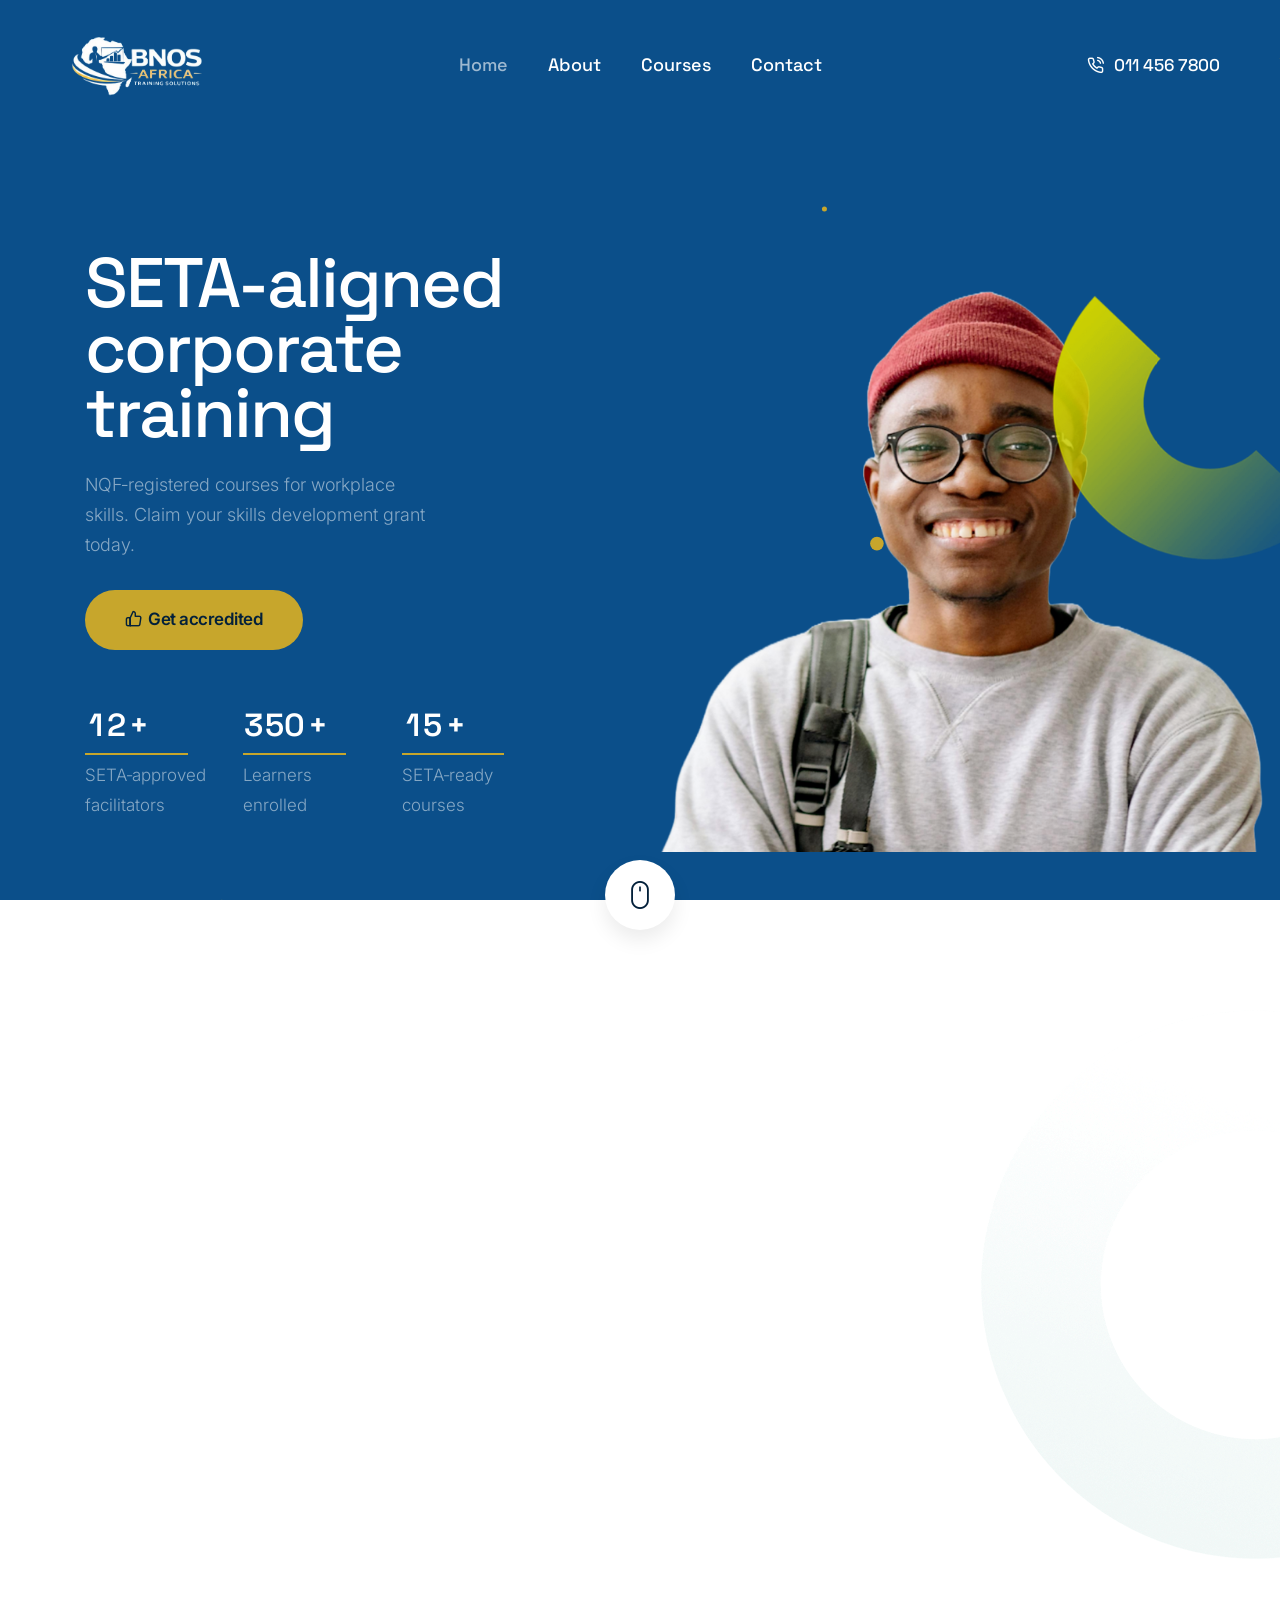
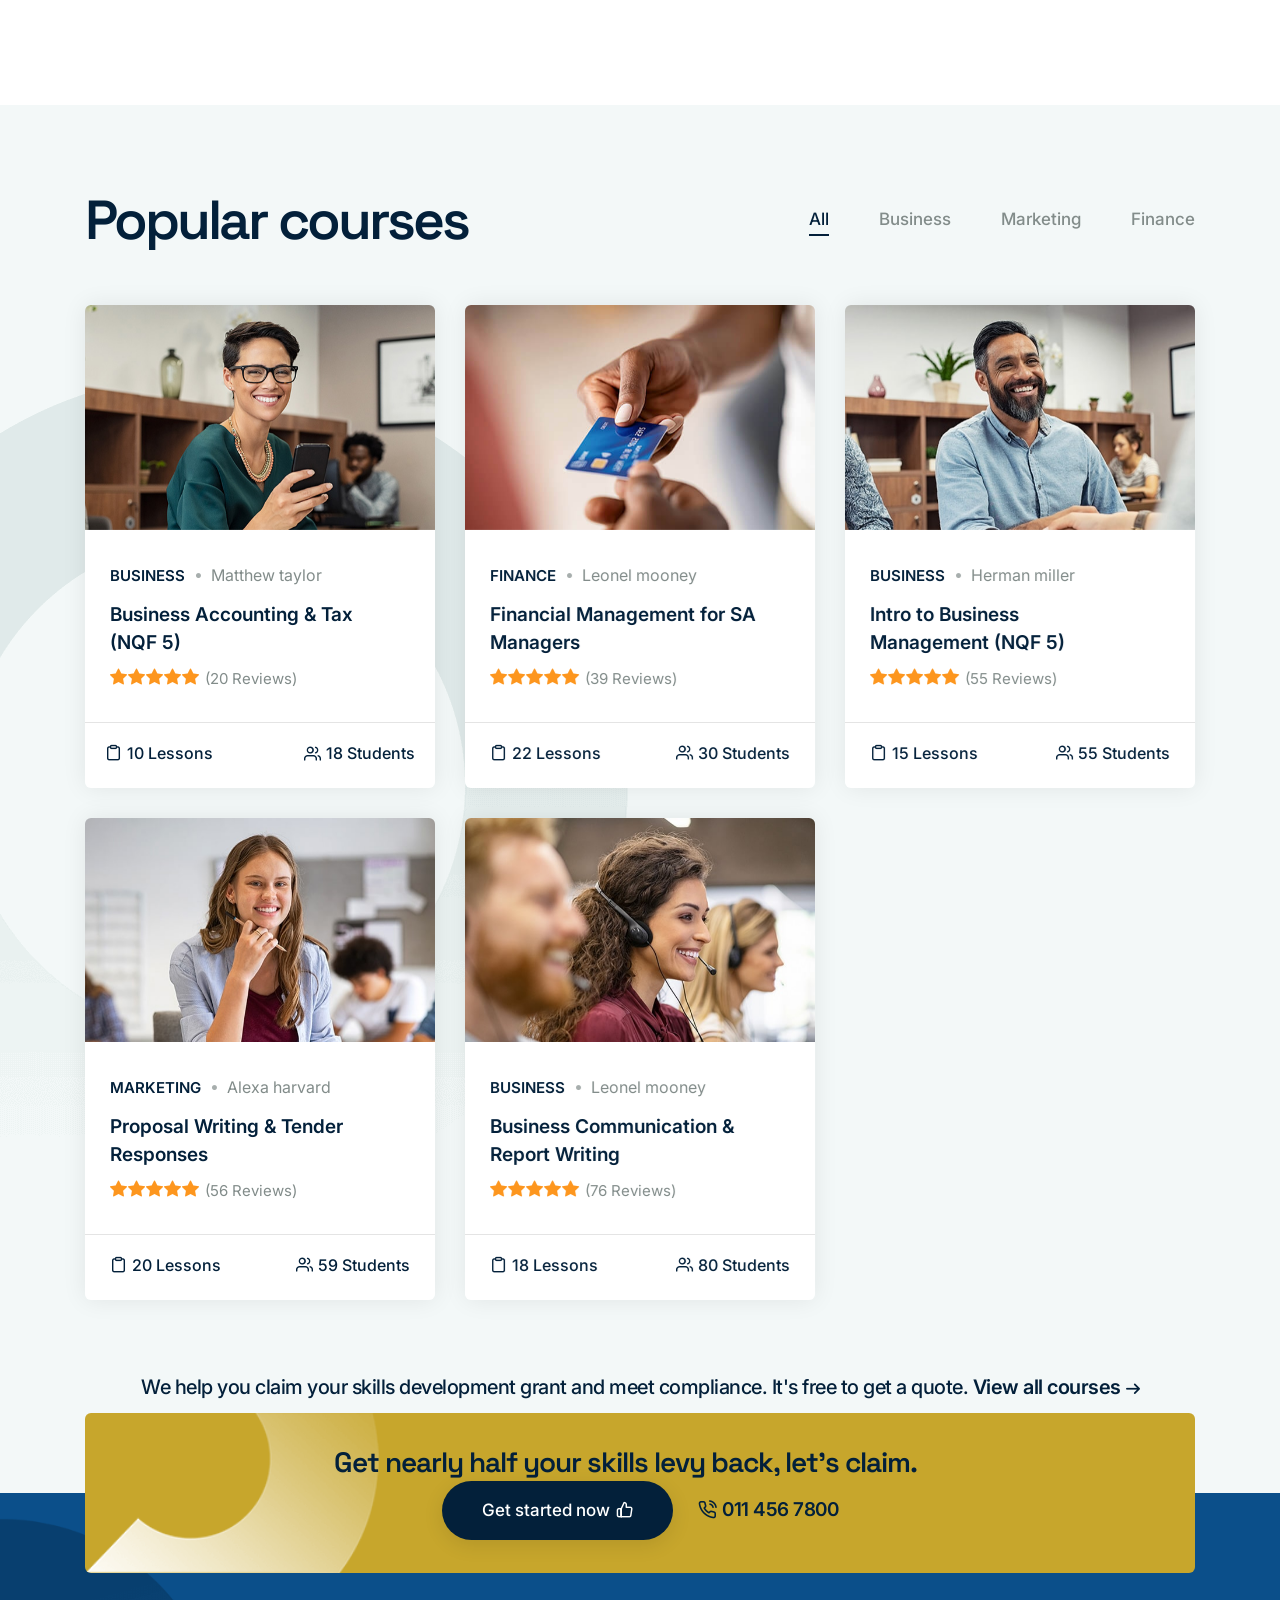
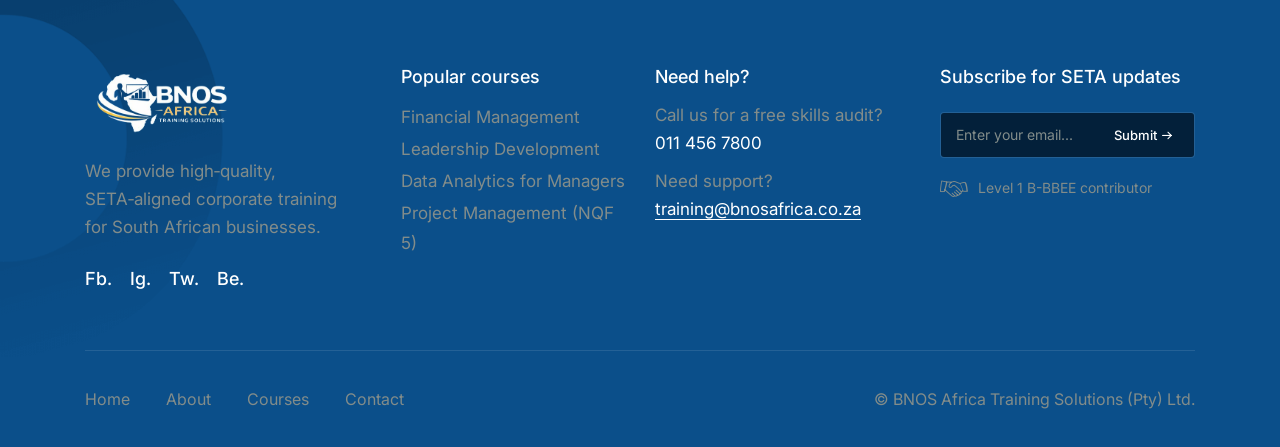
==== commit 4b8a2cc1: "Add initial PHP test file to verify PHP functionality" ====
--- a/index.html
+++ b/index.html
@@ -1,818 +1,1224 @@
 <!doctype html>
 <html class="no-js" lang="en">
-    <head>
-        <title>Home - BNOS Africa Training solutions</title>
-        <meta charset="utf-8">
-        <meta http-equiv="X-UA-Compatible" content="IE=edge" />
-        <meta name="author" content="ThemeZaa">
-        <meta name="viewport" content="width=device-width,initial-scale=1.0" />
-        <meta name="description" content="BNOS Africa Training solutions">
-        <!-- favicon icon -->
-        <link rel="shortcut icon" href="images/img5 2-Photoroom.png" type="image/x-icon" />
-        <link rel="apple-touch-icon" href="images/img5 2-Photoroom.png">
-        <link rel="apple-touch-icon" sizes="72x72" href="images/img5 2-Photoroom.png">
-        <link rel="apple-touch-icon" sizes="114x114" href="images/img5 2-Photoroom.png">
-        <!-- google fonts preconnect -->
-        <link rel="preconnect" href="https://fonts.googleapis.com" crossorigin>
-        <link rel="preconnect" href="https://fonts.gstatic.com" crossorigin>
-        <!-- style sheets and font icons -->
-        <link rel="stylesheet" href="css/vendors.min.css"/>
-        <link rel="stylesheet" href="css/icon.min.css"/>
-        <link rel="stylesheet" href="css/style.css"/>
-        <link rel="stylesheet" href="css/responsive.css"/>
-        <link rel="stylesheet" href="demos/elearning/elearning.css" />
-    </head>
-    <body data-mobile-nav-trigger-alignment="right" data-mobile-nav-style="modern" data-mobile-nav-bg-color="#313e3b">
-        <!-- start header -->
-        <header> 
-            <!-- start navigation -->
-            <nav class="navbar navbar-expand-lg header-transparent bg-transparent header-reverse" data-header-hover="light">
-                <div class="container-fluid">
-                    <div class="col-auto col-lg-2 me-lg-0 me-auto">
-                        <a class="navbar-brand" href="index.html">
-                            <img src="images/img5 2-Photoroom.png" data-at2x="images/demo-elearning-logo-white@2x.png" alt="" class="default-logo">
-                            <img src="images/img5-Photoroom.png" data-at2x="images/demo-elearning-logo-black@2x.png" alt="" class="alt-logo">
-                            <img src="images/img5-Photoroom.png" data-at2x="images/demo-elearning-logo-black@2x.png" alt="" class="mobile-logo"> 
-                        </a>
+  <head>
+    <title>Home - BNOS Africa Training solutions</title>
+    <meta charset="utf-8" />
+    <meta http-equiv="X-UA-Compatible" content="IE=edge" />
+    <meta name="author" content="ThemeZaa" />
+    <meta name="viewport" content="width=device-width,initial-scale=1.0" />
+    <meta name="description" content="BNOS Africa Training solutions" />
+    <!-- favicon icon -->
+    <link
+      rel="shortcut icon"
+      href="images/img5-2-Photoroom.png"
+      type="image/x-icon"
+    />
+    <link rel="apple-touch-icon" href="images/img5-2-Photoroom.png" />
+    <link
+      rel="apple-touch-icon"
+      sizes="72x72"
+      href="images/img5-2-Photoroom.png"
+    />
+    <link
+      rel="apple-touch-icon"
+      sizes="114x114"
+      href="images/img5-2-Photoroom.png"
+    />
+    <!-- google fonts preconnect -->
+    <link rel="preconnect" href="https://fonts.googleapis.com" crossorigin />
+    <link rel="preconnect" href="https://fonts.gstatic.com" crossorigin />
+    <!-- style sheets and font icons -->
+    <link rel="stylesheet" href="css/vendors.min.css" />
+    <link rel="stylesheet" href="css/icon.min.css" />
+    <link rel="stylesheet" href="css/style.css" />
+    <link rel="stylesheet" href="css/responsive.css" />
+    <link rel="stylesheet" href="demos/elearning/elearning.css" />
+  </head>
+  <body
+    data-mobile-nav-trigger-alignment="right"
+    data-mobile-nav-style="modern"
+    data-mobile-nav-bg-color="#313e3b"
+  >
+    <!-- start header -->
+    <header>
+      <!-- start navigation -->
+      <nav
+        class="navbar navbar-expand-lg header-transparent bg-transparent header-reverse"
+        data-header-hover="light"
+      >
+        <div class="container-fluid">
+          <div class="col-auto col-lg-2 me-lg-0 me-auto">
+            <a class="navbar-brand" href="index.html">
+              <img
+                src="images/img5-2-Photoroom.png"
+                data-at2x="images/img5-2-Photoroom.png"
+                alt=""
+                class="default-logo"
+              />
+              <img
+                src="images/img5-Photoroom.png"
+                data-at2x="images/img5-Photoroom.png"
+                alt=""
+                class="alt-logo"
+              />
+              <img
+                src="images/img5-Photoroom.png"
+                data-at2x="images/img5-Photoroom.png"
+                alt=""
+                class="mobile-logo"
+              />
+            </a>
+          </div>
+          <div class="col-auto menu-order position-static">
+            <button
+              class="navbar-toggler float-start"
+              type="button"
+              data-bs-toggle="collapse"
+              data-bs-target="#navbarNav"
+              aria-controls="navbarNav"
+              aria-label="Toggle navigation"
+            >
+              <span class="navbar-toggler-line"></span>
+              <span class="navbar-toggler-line"></span>
+              <span class="navbar-toggler-line"></span>
+              <span class="navbar-toggler-line"></span>
+            </button>
+            <div class="collapse navbar-collapse" id="navbarNav">
+              <ul class="navbar-nav alt-font">
+                <li class="nav-item">
+                  <a href="index.html" class="nav-link">Home</a>
+                </li>
+                <li class="nav-item">
+                  <a href="about.html" class="nav-link">About</a>
+                </li>
+                <li class="nav-item dropdown dropdown-with-icon">
+                  <a href="courses.html" class="nav-link">Courses</a>
+                  <i
+                    class="fa-solid fa-angle-down dropdown-toggle"
+                    id="navbarDropdownMenuLink"
+                    role="button"
+                    data-bs-toggle="dropdown"
+                    aria-expanded="false"
+                  ></i>
+                  <ul
+                    class="dropdown-menu"
+                    aria-labelledby="navbarDropdownMenuLink"
+                  >
+                    <li>
+                      <a href="courses-details.html"
+                        ><i class="bi bi-laptop"></i>
+                        <div class="submenu-icon-content">
+                          <span>Finance</span>
+                          <p>Develop professional finance skills</p>
+                        </div>
+                      </a>
+                    </li>
+                    <li>
+                      <a href="courses-details.html"
+                        ><i class="bi bi-briefcase"></i>
+                        <div class="submenu-icon-content">
+                          <span>Business</span>
+                          <p>Advance your business</p>
+                        </div>
+                      </a>
+                    </li>
+                    <li>
+                      <a href="courses-details.html"
+                        ><i class="bi bi-megaphone"></i>
+                        <div class="submenu-icon-content">
+                          <span>Marketing</span>
+                          <p>New age marketing skills</p>
+                        </div>
+                      </a>
+                    </li>
+                  </ul>
+                </li>
+                <li class="nav-item">
+                  <a href="contact.html" class="nav-link">Contact</a>
+                </li>
+              </ul>
+            </div>
+          </div>
+          <div class="col-auto col-lg-2 text-end d-none d-sm-flex">
+            <div class="header-icon">
+              <div>
+                <div class="alt-font fw-500 lg-fs-15">
+                  <a href="tel:0114567800" class="widget-text text-white-hover"
+                    ><i
+                      class="feather icon-feather-phone-call me-10px lg-me-5px"
+                    ></i
+                    >011 456 7800</a
+                  >
+                </div>
+              </div>
+            </div>
+          </div>
+        </div>
+      </nav>
+      <!-- end navigation -->
+    </header>
+    <!-- end header -->
+    <!-- start section -->
+    <section
+      class="p-0 overflow-hidden bg-blue full-screen ipad-top-space-margin md-h-auto position-relative md-pb-70px sm-pb-40px cover-background"
+    >
+      <div
+        class="background-position-center-top h-100 w-100 position-absolute left-0px top-0"
+        style="
+          background-image: url(&quot;images/vertical-line-bg-small.svg&quot;);
+        "
+      ></div>
+      <div
+        id="particles-style-01"
+        class="h-100 position-absolute left-0px top-0 w-100"
+        data-particle="true"
+        data-particle-options='{"particles": {"number": {"value": 6,"density": {"enable": true,"value_area": 2000}},"color": {"value": ["#C7A62C", "#C7A62C", "#C7A62C", "#C7A62C", "#C7A62C"]},"shape": {"type": "circle","stroke":{"width":0,"color":"#000000"}},"opacity": {"value": 1,"random": false,"anim": {"enable": false,"speed": 1,"sync": false}},"size": {"value": 8,"random": true,"anim": {"enable": false,"sync": true}},"line_linked":{"enable":false,"distance":0,"color":"#ffffff","opacity":1,"width":1},"move": {"enable": true,"speed":1,"direction": "right","random": false,"straight": false}},"interactivity": {"detect_on": "canvas","events": {"onhover": {"enable": false,"mode": "repulse"},"onclick": {"enable": false,"mode": "push"},"resize": true}},"retina_detect": false}'
+      ></div>
+      <div class="container h-100">
+        <div class="row align-items-center justify-content-center h-100">
+          <div
+            class="col-xl-5 col-lg-6 col-md-12 text-white text-center text-lg-start position-relative z-index-1 d-flex flex-column justify-content-center h-100 md-mt-50px md-mb-20px xs-mb-10px"
+            data-anime='{ "el": "childs", "opacity": [0, 1], "rotateY": [90, 0], "rotateZ": [-10, 0], "translateY": [80, 0], "translateZ": [50, 0], "staggervalue": 200, "duration": 600, "delay": 100, "easing": "easeOutCirc" }'
+          >
+            <span
+              class="alt-font fs-70 lh-65 sm-fs-60 fw-500 mb-25px ls-minus-2px"
+              >SETA‑aligned corporate training</span
+            >
+            <div
+              class="mb-30px w-80 md-w-60 sm-w-100 d-block mx-auto mx-lg-0 overflow-hidden"
+            >
+              <span class="fs-18 fw-300 opacity-5 d-inline-block"
+                >NQF‑registered courses for workplace skills. Claim your skills development grant today.</span
+              >
+            </div>
+            <div class="overflow-hidden">
+              <a
+                href="contact.html"
+                class="btn btn-extra-large btn-base-color btn-rounded btn-switch-text fw-600 d-inline-block me-25px sm-me-10px align-middle left-icon"
+              >
+                <span>
+                  <span><i class="feather icon-feather-thumbs-up"></i></span>
+                  <span
+                    class="btn-double-text ls-minus-05px"
+                    data-text="Get accredited"
+                    >Get accredited</span
+                  >
+                </span>
+              </a>
+              
+            </div>
+            <div
+              class="row row-cols-3 justify-content-center counter-style-04 w-100 md-w-auto position-absolute lg-position-relative bottom-80px lg-bottom-0px lg-mt-50px"
+            >
+              <!-- start counter item -->
+              <div class="col text-center text-lg-start">
+                <h5
+                  class="vertical-counter d-inline-flex alt-font text-white fw-600 mb-10px"
+                  data-text="+"
+                  data-to="12"
+                ></h5>
+                <div
+                  class="divider-style-03 divider-style-03-01 border-2 border-color-base-color mb-5px w-80 xs-w-90 md-mx-auto"
+                ></div>
+                <span class="fw-300 text-white opacity-5">SETA‑approved facilitators</span>
+              </div>
+              <!-- end counter item -->
+              <!-- start counter item -->
+              <div class="col text-center text-lg-start">
+                <h5
+                  class="vertical-counter d-inline-flex alt-font text-white fw-600 mb-10px"
+                  data-text="+"
+                  data-to="350"
+                ></h5>
+                <div
+                  class="divider-style-03 divider-style-03-01 border-2 border-color-base-color mb-5px w-80 xs-w-90 md-mx-auto"
+                ></div>
+                <span class="fw-300 text-white opacity-5">Learners enrolled</span>
+              </div>
+              <!-- end counter item -->
+              <!-- start counter item -->
+              <div class="col text-center text-lg-start">
+                <h5
+                  class="vertical-counter d-inline-flex alt-font text-white fw-600 mb-10px"
+                  data-text="+"
+                  data-to="15"
+                ></h5>
+                <div
+                  class="divider-style-03 divider-style-03-01 border-2 border-color-base-color mb-5px w-80 xs-w-90 md-mx-auto"
+                ></div>
+                <span class="fw-300 text-white opacity-5">SETA‑ready courses</span>
+              </div>
+              <!-- end counter item -->
+            </div>
+          </div>
+          <div class="col-xl-7 col-lg-6 pt-30px lg-pt-0">
+            <div
+              class="position-relative outside-box-right-10 md-outside-box-right-0 atropos"
+              data-atropos
+            >
+              <div class="atropos-scale">
+                <div class="atropos-rotate">
+                  <div class="atropos-inner text-center w-100">
+                    <div
+                      data-atropos-offset="-1"
+                      class="position-absolute left-0px right-0px"
+                    >
+                      <img
+                        src="images/student975.png"
+                        alt=""
+                        width="975"
+                        height="990"
+                      />
                     </div>
-                    <div class="col-auto menu-order position-static">
-                        <button class="navbar-toggler float-start" type="button" data-bs-toggle="collapse" data-bs-target="#navbarNav" aria-controls="navbarNav" aria-label="Toggle navigation">
-                            <span class="navbar-toggler-line"></span>
-                            <span class="navbar-toggler-line"></span>
-                            <span class="navbar-toggler-line"></span>
-                            <span class="navbar-toggler-line"></span>
-                        </button>
-                        <div class="collapse navbar-collapse" id="navbarNav"> 
-                            <ul class="navbar-nav alt-font"> 
-                                <li class="nav-item"><a href="index.html" class="nav-link">Home</a></li>
-                                <li class="nav-item"><a href="about.html" class="nav-link">About</a></li>
-                                <li class="nav-item dropdown dropdown-with-icon">
-                                    <a href="courses.html" class="nav-link">Courses</a>
-                                    <i class="fa-solid fa-angle-down dropdown-toggle" id="navbarDropdownMenuLink" role="button" data-bs-toggle="dropdown" aria-expanded="false"></i>
-                                    <ul class="dropdown-menu" aria-labelledby="navbarDropdownMenuLink">
-                                        <li>
-                                            <a href="courses-details.html"><i class="bi bi-laptop"></i>
-                                                <div class="submenu-icon-content">
-                                                    <span>Finance</span>
-                                                    <p>Develop professional finance skills</p>
-                                                </div>
-                                            </a>
-                                        </li>
-                                        <li>
-                                            <a href="courses-details.html"><i class="bi bi-briefcase"></i>
-                                                <div class="submenu-icon-content">
-                                                    <span>Business</span>
-                                                    <p>Advance your business</p>
-                                                </div>
-                                            </a>
-                                        </li>
-                                        <li>
-                                            <a href="courses-details.html"><i class="bi bi-megaphone"></i>
-                                                <div class="submenu-icon-content">
-                                                    <span>Marketing</span>
-                                                    <p>New age marketing skills</p>
-                                                </div>
-                                            </a>
-                                        </li>
-                                    </ul>
-                                </li>
-                                <li class="nav-item"><a href="contact.html" class="nav-link">Contact</a></li>
-                            </ul>
+                    <img
+                      data-atropos-offset="1"
+                      class="position-relative z-index-9 animation-float"
+                      src="images/demo-elearning-hero-banner-02.png"
+                      alt=""
+                    />
+                  </div>
+                </div>
+              </div>
+            </div>
+          </div>
+        </div>
+      </div>
+    </section>
+    <!-- end section -->
+    <!-- start section -->
+    <section
+      id="down-section"
+      class="background-position-left-top background-no-repeat position-relative"
+    >
+      <div
+        class="position-absolute right-0px top-30px"
+        data-bottom-top="transform: translateY(80px)"
+        data-top-bottom="transform: translateY(-80px)"
+      >
+        <img src="images/demo-elearning-04.png" alt="" />
+      </div>
+      <div class="container">
+        <div
+          class="text-center position-absolute top-minus-40px left-0px right-0px z-index-1 d-none d-md-inline-block"
+          data-anime='{ "opacity": [0, 1], "translate": [0, 0], "staggervalue": 100, "easing": "easeOutQuad" }'
+        >
+          <a href="#down-section" class="d-block section-link">
+            <div
+              class="d-flex justify-content-center align-items-center mx-auto box-shadow-medium-bottom rounded-circle h-70px w-70px text-dark-gray bg-white"
+            >
+              <i class="bi bi-mouse icon-very-medium lh-0px"></i>
+            </div>
+          </a>
+        </div>
+        <div class="row justify-content-center">
+          <div
+            class="col-lg-5 col-md-10 position-relative md-mb-40px sm-mb-25px"
+            data-anime='{ "opacity": [0,1], "duration": 600, "delay":100, "staggervalue": 300, "easing": "easeOutQuad" }'
+          >
+            <div class="icon-with-text-style-08 mb-20px">
+              <div class="feature-box feature-box-left-icon-middle">
+                <div
+                  class="feature-box-icon feature-box-icon-rounded w-55px h-55px rounded-circle bg-yellow me-15px"
+                >
+                  <i
+                    class="bi bi-award d-inline-block icon-extra-medium text-dark-gray"
+                  ></i>
+                </div>
+                <div class="feature-box-content last-paragraph-no-margin">
+                  <span
+                    class="d-inline-block alt-font fs-19 fw-500 ls-minus-05px text-dark-gray"
+                    >SETA‑accredited & SAQA‑aligned</span
+                  >
+                </div>
+              </div>
+            </div>
+            <h2 class="alt-font text-dark-gray fw-600 ls-minus-3px mx-auto">
+              Workplace upskilling, anytime, anywhere.
+            </h2>
+            <a
+              href="about.html"
+              class="btn btn-large btn-dark-gray btn-box-shadow btn-rounded btn-switch-text"
+            >
+              <span>
+                <span class="btn-double-text" data-text="Learn more"
+                  >Learn more</span
+                >
+                <span><i class="fa-solid fa-arrow-right"></i></span>
+              </span>
+            </a>
+            <div
+              class="d-flex align-items-center fw-500 text-dark-gray w-100 position-absolute md-position-relative bottom-0 md-mt-15px"
+            >
+              <span class="d-inline-block position-relative lh-24"
+                >Aligned with SAQA, BBBEE & your
+                <p
+                  href="demo-elearning-instructors.html"
+                  class="fw-600 text-dark-gray"
+                  >WSP/ATR requirements.</p
+                ></span
+              >
+            </div>
+          </div>
+          <div
+            class="col-xl-6 col-lg-7 col-md-10 offset-xl-1 position-relative mt-minus-1"
+          >
+            <div
+              class="row row-cols-auto row-cols-sm-2"
+              data-anime='{ "el": "childs", "translateX": [30, 0], "translateY": [30, 0], "opacity": [0,1], "duration": 600, "delay":100, "staggervalue": 300, "easing": "easeOutQuad" }'
+            >
+              <!-- start features box item -->
+              <div class="col align-self-start">
+                <div
+                  class="feature-box text-start ps-30px pe-30px xl-pe-5px sm-pe-0"
+                >
+                  <div
+                    class="feature-box-icon position-absolute left-0px top-0px"
+                  >
+                    <h2
+                      class="alt-font fs-100 fw-700 ls-minus-1px opacity-1 mb-0"
+                    >
+                      01
+                    </h2>
+                  </div>
+                  <div
+                    class="feature-box-content last-paragraph-no-margin pt-30 md-pt-21 sm-pt-40px"
+                  >
+                    <span
+                      class="text-dark-gray fs-20 d-inline-block fw-600 mb-5px"
+                      >Flexible schedule for busy teams</span
+                    >
+                    <p>
+                      Blended learning that fits shift work, deadlines and operational demands.
+                    </p>
+                    <span class="w-60px h-3px bg-yellow d-inline-block"></span>
+                  </div>
+                </div>
+              </div>
+              <!-- end features box item -->
+              <!-- start features box item -->
+              <div class="col align-self-end mt-25 xs-mt-30px">
+                <div
+                  class="feature-box text-start ps-30px pe-30px xl-pe-5px sm-pe-0"
+                >
+                  <div
+                    class="feature-box-icon position-absolute left-0px top-0px"
+                  >
+                    <h2
+                      class="alt-font fs-100 fw-700 ls-minus-1px opacity-1 mb-0"
+                    >
+                      02
+                    </h2>
+                  </div>
+                  <div
+                    class="feature-box-content last-paragraph-no-margin pt-30 md-pt-21 sm-pt-40px"
+                  >
+                    <span
+                      class="text-dark-gray fs-20 d-inline-block fw-600 mb-5px"
+                      >Cost‑effective & BBBEE‑friendly</span
+                    >
+                    <p>
+                      Maximise your skills development levy recovery and boost your B-BBEE scorecard.
+                    </p>
+                    <span class="w-60px h-3px bg-yellow d-inline-block"></span>
+                  </div>
+                </div>
+              </div>
+              <!-- end features box item -->
+              <!-- start features box item -->
+              <div class="col align-self-start mt-minus-12 xs-mt-30px">
+                <div
+                  class="feature-box text-start ps-30px pe-30px xl-pe-5px sm-pe-0"
+                >
+                  <div
+                    class="feature-box-icon position-absolute left-0px top-0px"
+                  >
+                    <h2
+                      class="alt-font fs-100 fw-700 ls-minus-1px opacity-1 mb-0"
+                    >
+                      03
+                    </h2>
+                  </div>
+                  <div
+                    class="feature-box-content last-paragraph-no-margin pt-30 md-pt-21 sm-pt-40px"
+                  >
+                    <span
+                      class="text-dark-gray fs-20 d-inline-block fw-600 mb-5px"
+                      >SETA‑registered facilitators</span
+                    >
+                    <p>
+                      Trainers with current industry experience and assessor/ moderator credentials.
+                    </p>
+                    <span class="w-60px h-3px bg-yellow d-inline-block"></span>
+                  </div>
+                </div>
+              </div>
+              <!-- end features box item -->
+            </div>
+          </div>
+        </div>
+      </div>
+    </section>
+    <!-- end section -->
+    <!-- start section -->
+    <section class="bg-tranquil position-relative">
+      <div
+        class="position-absolute left-minus-200px top-25"
+        data-bottom-top="transform: translateY(-80px)"
+        data-top-bottom="transform: translateY(80px)"
+      >
+        <img src="images/demo-elearning-bg-04.png" alt="" />
+      </div>
+      <div class="container">
+        <div class="row align-items-center mb-4">
+          <div class="col-xl-5 lg-mb-30px text-center text-xl-start">
+            <h2 class="alt-font text-dark-gray fw-600 ls-minus-3px mb-0">
+              Popular courses
+            </h2>
+          </div>
+          <div class="col-xl-7 tab-style-04 text-center text-xl-end">
+            <!-- filter navigation -->
+            <ul
+              class="portfolio-filter fw-500 nav nav-tabs justify-content-center justify-content-xl-end border-0"
+            >
+              <li class="nav active"><a data-filter="*" href="#">All</a></li>
+              <li class="nav">
+                <a data-filter=".business" href="#">Business</a>
+              </li>
+              <li class="nav">
+                <a data-filter=".design" href="#">Marketing</a>
+              </li>
+              <li class="nav">
+                <a data-filter=".marketing" href="#">Finance</a>
+              </li>
+            </ul>
+            <!-- end filter navigation -->
+          </div>
+        </div>
+        <div
+          class="row"
+          data-anime='{ "translateY": [50, 0], "opacity": [0,1], "duration": 1200, "delay": 0, "staggervalue": 150, "easing": "easeOutQuad" }'
+        >
+          <div class="col-12 filter-content p-md-0">
+            <ul
+              id="moodle-courses-container"
+              class="portfolio-wrapper grid-loading grid grid-3col xxl-grid-3col xl-grid-3col lg-grid-2col md-grid-2col sm-grid-1col xs-grid-1col gutter-extra-large"
+            >
+              <li class="grid-sizer"></li>
+              <!-- start portfolio item -->
+              <li class="grid-item design transition-inner-all">
+                <div
+                  class="services-box-style-06 border-radius-6px hover-box overflow-hidden box-shadow-large"
+                >
+                  <div class="image">
+                    <a href="courses-details.html">
+                      <img src="images/demo-elearning-courses-01.jpg" alt="" />
+                    </a>
+                  </div>
+                  <div class="bg-white position-relative">
+                    <div
+                      class="ps-35px pe-35px pt-30px pb-30px xl-ps-25px xl-pe-25px border-bottom border-color-transparent-dark-very-light"
+                    >
+                      <span class="d-block mb-10px"
+                        ><a
+                          href="courses.html"
+                          class="text-dark-gray text-uppercase fs-15 fw-600 services-text"
+                          >Business</a
+                        ><span class="fs-16">Matthew taylor</span></span
+                      >
+                      <div class="d-flex align-items-center mb-5px">
+                        <a
+                          href="courses-details.html"
+                          class="text-dark-gray fw-600 fs-19 md-fs-18 lh-28 w-90"
+                          >Business Accounting & Tax (NQF 5)</a
+                        >
+                      </div>
+                      <div class="d-flex align-items-center">
+                        <div class="d-inline-block me-auto">
+                          <div class="review-star-icon float-start">
+                            <i class="bi bi-star-fill"></i
+                            ><i class="bi bi-star-fill"></i
+                            ><i class="bi bi-star-fill"></i
+                            ><i class="bi bi-star-fill"></i
+                            ><i class="bi bi-star-fill"></i>
+                          </div>
+                          <div
+                            class="fs-15 float-start ms-5px position-relative top-2px"
+                          >
+                            (20 Reviews)
+                          </div>
                         </div>
+                      </div>
                     </div>
-                    <div class="col-auto col-lg-2 text-end d-none d-sm-flex">
-                        <div class="header-icon">
-                            <div><div class="alt-font fw-500 lg-fs-15"><a href="tel:0114567800" class="widget-text text-white-hover"><i class="feather icon-feather-phone-call me-10px lg-me-5px"></i>011 456 7800</a></div></div>
-                        </div>  
+                    <div
+                      class="d-flex justify-content-center align-items-center ps-35px pe-35px xl-ps-20px xl-pe-20px pt-15px pb-20px"
+                    >
+                      <div class="me-auto">
+                        <i
+                          class="feather icon-feather-clipboard text-dark-gray d-inline-block me-5px"
+                        ></i
+                        ><span class="fs-16 text-dark-gray fw-500"
+                          >10 Lessons</span
+                        >
+                      </div>
+                      <div class="d-flex align-items-center">
+                        <i
+                          class="feather icon-feather-users text-dark-gray d-inline-block me-5px"
+                        ></i
+                        ><span class="fs-16 text-dark-gray fw-500"
+                          >18 Students</span
+                        >
+                      </div>
                     </div>
+                  </div>
                 </div>
-            </nav>
-            <!-- end navigation -->
-        </header>
-        <!-- end header --> 
-        <!-- start section -->
-        <section class="p-0 overflow-hidden bg-blue full-screen ipad-top-space-margin md-h-auto position-relative md-pb-70px sm-pb-40px cover-background">
-            <div class="background-position-center-top h-100 w-100 position-absolute left-0px top-0" style="background-image: url('images/vertical-line-bg-small.svg')"></div>
-            <div id="particles-style-01" class="h-100 position-absolute left-0px top-0 w-100" data-particle="true" data-particle-options='{"particles": {"number": {"value": 6,"density": {"enable": true,"value_area": 2000}},"color": {"value": ["#C7A62C", "#C7A62C", "#C7A62C", "#C7A62C", "#C7A62C"]},"shape": {"type": "circle","stroke":{"width":0,"color":"#000000"}},"opacity": {"value": 1,"random": false,"anim": {"enable": false,"speed": 1,"sync": false}},"size": {"value": 8,"random": true,"anim": {"enable": false,"sync": true}},"line_linked":{"enable":false,"distance":0,"color":"#ffffff","opacity":1,"width":1},"move": {"enable": true,"speed":1,"direction": "right","random": false,"straight": false}},"interactivity": {"detect_on": "canvas","events": {"onhover": {"enable": false,"mode": "repulse"},"onclick": {"enable": false,"mode": "push"},"resize": true}},"retina_detect": false}'></div> 
-            <div class="container h-100">
-                <div class="row align-items-center justify-content-center h-100">
-                    <div class="col-xl-5 col-lg-6 col-md-12 text-white text-center text-lg-start position-relative z-index-1 d-flex flex-column justify-content-center h-100 md-mt-50px md-mb-20px xs-mb-10px" data-anime='{ "el": "childs", "opacity": [0, 1], "rotateY": [90, 0], "rotateZ": [-10, 0], "translateY": [80, 0], "translateZ": [50, 0], "staggervalue": 200, "duration": 600, "delay": 100, "easing": "easeOutCirc" }'>
-                        <span class="alt-font fs-75 lh-65 sm-fs-60 fw-500 mb-25px ls-minus-2px">Best online platform for education.</span>
-                        <div class="mb-30px w-80 md-w-60 sm-w-100 d-block mx-auto mx-lg-0 overflow-hidden">
-                            <span class="fs-18 fw-300 opacity-5 d-inline-block">Online courses from the world's leading experts. Join 17 million learners today.</span>
+              </li>
+              <!-- end portfolio item -->
+              <!-- start portfolio item -->
+              <li class="grid-item business marketing transition-inner-all">
+                <div
+                  class="services-box-style-06 border-radius-6px hover-box overflow-hidden box-shadow-large"
+                >
+                  <div class="image">
+                    <a href="courses-details.html">
+                      <img src="images/demo-elearning-courses-02.jpg" alt="" />
+                    </a>
+                  </div>
+                  <div class="bg-white position-relative">
+                    <div
+                      class="ps-35px pe-35px pt-30px pb-30px xl-ps-25px xl-pe-25px border-bottom border-color-transparent-dark-very-light"
+                    >
+                      <span class="d-block mb-10px"
+                        ><a
+                          href="courses.html"
+                          class="text-dark-gray text-uppercase fs-15 fw-600 services-text"
+                          >Finance</a
+                        ><span class="fs-16">Leonel mooney</span></span
+                      >
+                      <div class="d-flex align-items-center mb-5px">
+                        <a
+                          href="courses-details.html"
+                          class="text-dark-gray fw-600 fs-19 md-fs-18 lh-28 w-90"
+                          >Financial Management for SA Managers</a
+                        >
+                      </div>
+                      <div class="d-flex align-items-center">
+                        <div class="d-inline-block me-auto">
+                          <div class="review-star-icon float-start">
+                            <i class="bi bi-star-fill"></i
+                            ><i class="bi bi-star-fill"></i
+                            ><i class="bi bi-star-fill"></i
+                            ><i class="bi bi-star-fill"></i
+                            ><i class="bi bi-star-fill"></i>
+                          </div>
+                          <div
+                            class="fs-15 float-start ms-5px position-relative top-2px"
+                          >
+                            (39 Reviews)
+                          </div>
                         </div>
-                        <div class="overflow-hidden">
-                            <a href="contact.html" class="btn btn-extra-large btn-base-color btn-rounded btn-switch-text fw-600 d-inline-block me-25px sm-me-10px align-middle left-icon">
-                                <span>
-                                    <span><i class="feather icon-feather-thumbs-up"></i></span>
-                                    <span class="btn-double-text ls-minus-05px" data-text="Get started">Get started</span>
+                      </div>
+                    </div>
+                    <div
+                      class="d-flex justify-content-center align-items-center ps-35px pe-35px xl-ps-25px xl-pe-25px pt-15px pb-20px"
+                    >
+                      <div class="me-auto">
+                        <i
+                          class="feather icon-feather-clipboard text-dark-gray d-inline-block me-5px"
+                        ></i
+                        ><span class="fs-16 text-dark-gray fw-500"
+                          >22 Lessons</span
+                        >
+                      </div>
+                      <div>
+                        <i
+                          class="feather icon-feather-users text-dark-gray d-inline-block me-5px"
+                        ></i
+                        ><span class="fs-16 text-dark-gray fw-500"
+                          >30 Students</span
+                        >
+                      </div>
+                    </div>
+                  </div>
+                </div>
+              </li>
+              <!-- end portfolio item -->
+              <!-- start portfolio item -->
+              <li class="grid-item development marketing transition-inner-all">
+                <div
+                  class="services-box-style-06 border-radius-6px hover-box overflow-hidden box-shadow-large"
+                >
+                  <div class="image">
+                    <a href="courses-details.html">
+                      <img src="images/demo-elearning-courses-03.jpg" alt="" />
+                    </a>
+                  </div>
+                  <div class="bg-white position-relative">
+                    <div
+                      class="ps-35px pe-35px pt-30px pb-30px xl-ps-25px xl-pe-25px border-bottom border-color-transparent-dark-very-light"
+                    >
+                      <span class="d-block mb-10px"
+                        ><a
+                          href="courses.html"
+                          class="text-dark-gray text-uppercase fs-15 fw-600 services-text"
+                          >Business</a
+                        ><span class="fs-16">Herman miller</span></span
+                      >
+                      <div class="d-flex align-items-center mb-5px">
+                        <a
+                          href="courses-details.html"
+                          class="text-dark-gray fw-600 fs-19 md-fs-18 lh-28 w-90"
+                          >Intro to Business Management (NQF 5)</a
+                        >
+                      </div>
+                      <div class="d-flex align-items-center">
+                        <div class="d-inline-block me-auto">
+                          <div class="review-star-icon float-start">
+                            <i class="bi bi-star-fill"></i
+                            ><i class="bi bi-star-fill"></i
+                            ><i class="bi bi-star-fill"></i
+                            ><i class="bi bi-star-fill"></i
+                            ><i class="bi bi-star-fill"></i>
+                          </div>
+                          <div
+                            class="fs-15 float-start ms-5px position-relative top-2px"
+                          >
+                            (55 Reviews)
+                          </div>
+                        </div>
+                      </div>
+                    </div>
+                    <div
+                      class="d-flex justify-content-center align-items-center ps-35px pe-35px xl-ps-25px xl-pe-25px pt-15px pb-20px"
+                    >
+                      <div class="me-auto">
+                        <i
+                          class="feather icon-feather-clipboard text-dark-gray d-inline-block me-5px"
+                        ></i
+                        ><span class="fs-16 text-dark-gray fw-500"
+                          >15 Lessons</span
+                        >
+                      </div>
+                      <div>
+                        <i
+                          class="feather icon-feather-users text-dark-gray d-inline-block me-5px"
+                        ></i
+                        ><span class="fs-16 text-dark-gray fw-500"
+                          >55 Students</span
+                        >
+                      </div>
+                    </div>
+                  </div>
+                </div>
+              </li>
+              <!-- end portfolio item -->
+              <!-- start portfolio item -->
+              <li class="grid-item development design transition-inner-all">
+                <div
+                  class="services-box-style-06 border-radius-6px hover-box overflow-hidden box-shadow-large"
+                >
+                  <div class="image">
+                    <a href="courses-details.html">
+                      <img src="images/demo-elearning-courses-05.jpg" alt="" />
+                    </a>
+                  </div>
+                  <div class="bg-white position-relative">
+                    <div
+                      class="ps-35px pe-35px pt-30px pb-30px xl-ps-25px xl-pe-25px border-bottom border-color-transparent-dark-very-light"
+                    >
+                      <span class="d-block mb-10px"
+                        ><a
+                          href="courses.html"
+                          class="text-dark-gray text-uppercase fs-15 fw-600 services-text"
+                          >Marketing</a
+                        ><span class="fs-16">Alexa harvard</span></span
+                      >
+                      <div class="d-flex align-items-center mb-5px">
+                        <a
+                          href="courses-details.html"
+                          class="text-dark-gray fw-600 fs-19 md-fs-18 lh-28 w-90"
+                          >Proposal Writing & Tender Responses</a
+                        >
+                      </div>
+                      <div class="d-flex align-items-center">
+                        <div class="d-inline-block me-auto">
+                          <div class="review-star-icon float-start">
+                            <i class="bi bi-star-fill"></i
+                            ><i class="bi bi-star-fill"></i
+                            ><i class="bi bi-star-fill"></i
+                            ><i class="bi bi-star-fill"></i
+                            ><i class="bi bi-star-fill"></i>
+                          </div>
+                          <div
+                            class="fs-15 float-start ms-5px position-relative top-2px"
+                          >
+                            (56 Reviews)
+                          </div>
+                        </div>
+                      </div>
+                    </div>
+                    <div
+                      class="d-flex justify-content-center align-items-center ps-35px pe-35px xl-ps-25px xl-pe-25px pt-15px pb-20px"
+                    >
+                      <div class="me-auto">
+                        <i
+                          class="feather icon-feather-clipboard text-dark-gray d-inline-block me-5px"
+                        ></i
+                        ><span class="fs-16 text-dark-gray fw-500"
+                          >20 Lessons</span
+                        >
+                      </div>
+                      <div>
+                        <i
+                          class="feather icon-feather-users text-dark-gray d-inline-block me-5px"
+                        ></i
+                        ><span class="fs-16 text-dark-gray fw-500"
+                          >59 Students</span
+                        >
+                      </div>
+                    </div>
+                  </div>
+                </div>
+              </li>
+              <!-- end portfolio item -->
+              <!-- start portfolio item -->
+              <li
+                class="grid-item development business marketing transition-inner-all"
+              >
+                <div
+                  class="services-box-style-06 border-radius-6px hover-box overflow-hidden box-shadow-large"
+                >
+                  <div class="image">
+                    <a href="courses-details.html">
+                      <img src="images/demo-elearning-courses-06.jpg" alt="" />
+                    </a>
+                  </div>
+                  <div class="bg-white position-relative">
+                    <div
+                      class="ps-35px pe-35px pt-30px pb-30px xl-ps-25px xl-pe-25px border-bottom border-color-transparent-dark-very-light"
+                    >
+                      <span class="d-block mb-10px"
+                        ><a
+                          href="courses.html"
+                          class="text-dark-gray text-uppercase fs-15 fw-600 services-text"
+                          >Business</a
+                        ><span class="fs-16">Leonel mooney</span></span
+                      >
+                      <div class="d-flex align-items-center mb-5px">
+                        <a
+                          href="courses-details.html"
+                          class="text-dark-gray fw-600 fs-19 md-fs-18 lh-28 w-90"
+                          >Business Communication & Report Writing</a
+                        >
+                      </div>
+                      <div class="d-flex align-items-center">
+                        <div class="d-inline-block me-auto">
+                          <div class="review-star-icon float-start">
+                            <i class="bi bi-star-fill"></i
+                            ><i class="bi bi-star-fill"></i
+                            ><i class="bi bi-star-fill"></i
+                            ><i class="bi bi-star-fill"></i
+                            ><i class="bi bi-star-fill"></i>
+                          </div>
+                          <div
+                            class="fs-15 float-start ms-5px position-relative top-2px"
+                          >
+                            (76 Reviews)
+                          </div>
+                        </div>
+                      </div>
+                    </div>
+                    <div
+                      class="d-flex justify-content-center align-items-center ps-35px pe-35px xl-ps-25px xl-pe-25px pt-15px pb-20px"
+                    >
+                      <div class="me-auto">
+                        <i
+                          class="feather icon-feather-clipboard text-dark-gray d-inline-block me-5px"
+                        ></i
+                        ><span class="fs-16 text-dark-gray fw-500"
+                          >18 Lessons</span
+                        >
+                      </div>
+                      <div>
+                        <i
+                          class="feather icon-feather-users text-dark-gray d-inline-block me-5px"
+                        ></i
+                        ><span class="fs-16 text-dark-gray fw-500"
+                          >80 Students</span
+                        >
+                      </div>
+                    </div>
+                  </div>
+                </div>
+              </li>
+              <!-- end portfolio item -->
+            </ul>
+          </div>
+        </div>
+        <div
+          class="row justify-content-center"
+          data-anime='{ "opacity": [0, 1], "translate": [0, 0], "staggervalue": 100, "easing": "easeOutQuad" }'
+        >
+          <div class="col-12 text-center mt-5">
+            <span class="fs-20 text-dark-gray fw-500 ls-minus-05px"
+              >We help you claim your skills development grant and meet compliance. It's free to get a quote.
+              <a href="courses.html" class="fw-600 text-dark-gray"
+                >View all courses<i
+                  class="fa-solid fa-arrow-right ms-5px icon-very-small"
+                ></i></a
+            ></span>
+          </div>
+        </div>
+      </div>
+    </section>
+    <!-- end section -->
+
+    <!-- start footer -->
+    <footer class="bg-blue position-relative">
+      <div class="position-absolute left-minus-100px top-25px">
+        <img src="images/demo-elearning-bg-05.png" alt="" class="w-80" />
+      </div>
+      <div
+        class="background-position-center-top h-100 w-100 position-absolute left-0px top-0"
+        style="
+          background-image: url(&quot;images/vertical-line-bg-small.svg&quot;);
+        "
+      ></div>
+      <div class="container overlap-section">
+        <div
+          class="row g-0 justify-content-center align-items-center text-center bg-base-color border-radius-6px ps-5 pe-5 pt-3 pb-3 mb-8 sm-p-25px background-position-left-bottom background-no-repeat contain-background position-relative"
+          style="
+            background-image: url(&quot;images/demo-elearning-bg-06.png&quot;);
+          "
+        >
+          <!-- start footer column -->
+          <div class="col-lg-auto lg-mb-20px">
+            <h6
+              class="alt-font fw-600 text-dark-gray m-0 ls-minus-1px d-inline-block me-30px lg-me-0"
+            >
+              Get nearly half your skills levy back, let's claim.
+            </h6>
+          </div>
+          <!-- end footer column -->
+          <!-- start footer column -->
+          <div class="col-auto">
+            <a
+              href="contact.html"
+              class="btn btn-extra-large btn-dark-gray btn-rounded btn-box-shadow btn-switch-text d-inline-block me-20px align-middle xs-m-0"
+            >
+              <span>
+                <span class="btn-double-text" data-text="Get started now"
+                  >Get started now</span
+                >
+                <span><i class="feather icon-feather-thumbs-up"></i></span>
+              </span>
+            </a>
+            <span
+              class="d-block d-sm-inline-block text-dark-gray fs-19 fw-600 left-icon d-inline-block align-middle xs-mt-10px ls-minus-05px"
+              ><a href="tel:+27114567800"
+                ><i class="feather icon-feather-phone-call"></i>011 456 7800</a
+              ></span
+            >
+          </div>
+          <!-- end footer column -->
+        </div>
+      </div>
+      <div
+        class="container footer-dark text-center text-sm-start position-relative"
+      >
+        <div class="row mb-5 sm-mb-7 xs-mb-30px">
+          <!-- start footer column -->
+          <div
+            class="col-lg-3 col-md-4 col-sm-6 d-flex flex-column last-paragraph-no-margin md-mb-40px xs-mb-30px"
+          >
+            <a href="index.html" class="footer-logo mb-15px d-inline-block">
+              <img
+                src="images/img5-2-Photoroom.png"
+                data-at2x="images/img5-2-Photoroom.png"
+                alt=""
+              />
+            </a>
+            <p class="lh-28">
+              We provide high‑quality, SETA‑aligned corporate training for South African businesses.
+            </p>
+            <div class="elements-social social-text-style-01 mt-9 xs-mt-15px">
+              <ul class="small-icon light fw-500">
+                <li>
+                  <a
+                    class="facebook"
+                    href="https://www.facebook.com/"
+                    target="_blank"
+                    >Fb.</a
+                  >
+                </li>
+                <li>
+                  <a
+                    class="instagram"
+                    href="http://www.instagram.com"
+                    target="_blank"
+                    >Ig.</a
+                  >
+                </li>
+                <li>
+                  <a
+                    class="twitter"
+                    href="http://www.twitter.com"
+                    target="_blank"
+                    >Tw.</a
+                  >
+                </li>
+                <li>
+                  <a
+                    class="behance"
+                    href="http://www.behance.com/"
+                    target="_blank"
+                    >Be.</a
+                  >
+                </li>
+              </ul>
+            </div>
+          </div>
+          <!-- end footer column -->
+          <!-- start footer column -->
+          <div
+            class="col-lg-3 col-md-4 col-sm-6 ps-4 last-paragraph-no-margin md-mb-40px xs-mb-30px"
+          >
+            <span class="fw-500 fs-18 d-block text-white mb-10px"
+              >Popular courses</span
+            >
+            <ul>
+              <li><a href="courses.html">Financial Management</a></li>
+              <li><a href="courses.html">Leadership Development</a></li>
+              <li><a href="courses.html">Data Analytics for Managers</a></li>
+              <li><a href="courses.html">Project Management (NQF 5)</a></li>
+            </ul>
+          </div>
+          <!-- end footer column -->
+          <!-- start footer column -->
+          <div
+            class="col-lg-3 col-md-4 col-sm-6 last-paragraph-no-margin xs-mb-30px"
+          >
+            <span class="fw-500 fs-18 d-block text-white mb-10px"
+              >Need help?</span
+            >
+            <span class="lh-26 d-block">Call us for a free skills audit?</span>
+            <span class="text-white d-block mb-10px"
+              ><a href="tel:+27114567800">011 456 7800</a></span
+            >
+            <span class="lh-26 d-block">Need support?</span>
+            <a
+              href="mailto:training@bnosafrica.co.za"
+              class="text-white text-decoration-line-bottom"
+              >training@bnosafrica.co.za</a
+            >
+          </div>
+          <!-- end footer column -->
+          <!-- start footer column -->
+          <div class="col-lg-3 col-md-12 col-sm-6 text-md-center text-lg-start">
+            <span class="fs-18 fw-500 d-block text-white mb-20px"
+              >Subscribe for SETA updates</span
+            >
+            <div
+              class="d-inline-block w-100 newsletter-style-02 position-relative mb-15px"
+            >
+              <form
+                action="email-templates/subscribe-newsletter.php"
+                method="post"
+                class="position-relative w-100"
+              >
+                <input
+                  class="input-small bg-dark-gray border-color-transparent-white-light w-100 form-control required"
+                  type="email"
+                  name="email"
+                  placeholder="Enter your email..."
+                />
+                <input type="hidden" name="redirect" value="" />
+                <button
+                  type="submit"
+                  aria-label="submit"
+                  class="btn pe-20px text-white fs-13 fw-500 lg-ps-15px lg-pe-15px submit"
+                >
+                  Submit <i class="feather icon-feather-arrow-right submit"></i>
+                </button>
+                <div
+                  class="form-results border-radius-4px pt-5px pb-5px ps-15px pe-15px fs-14 lh-22 mt-10px w-100 text-center position-absolute d-none"
+                ></div>
+              </form>
+            </div>
+            <div
+              class="d-flex align-items-center justify-content-center justify-content-md-center justify-content-sm-start justify-content-lg-start fs-14"
+            >
+              <div class="d-inline-block">
+                <i
+                  class="line-icon-Handshake me-10px align-middle icon-very-medium"
+                ></i
+                >Level 1 B-BBEE contributor
+              </div>
+            </div>
+          </div>
+          <!-- end footer column -->
+        </div>
+        <div
+          class="row align-items-center footer-bottom border-top border-color-transparent-white-light pt-30px g-0"
+        >
+          <!-- start footer menu -->
+          <div class="col-xl-7 ps-0 text-center text-xl-start lg-mb-10px">
+            <ul class="footer-navbar fs-16 lh-normal">
+              <li class="nav-item active">
+                <a href="index.html" class="nav-link ps-0">Home</a>
+              </li>
+              <li class="nav-item">
+                <a href="about.html" class="nav-link">About</a>
+              </li>
+              <li class="nav-item">
+                <a href="courses.html" class="nav-link">Courses</a>
+              </li>
+              <li class="nav-item">
+                <a href="contact.html" class="nav-link">Contact</a>
+              </li>
+            </ul>
+          </div>
+          <!-- end footer menu -->
+          <!-- start copyright -->
+          <div
+            class="col-xl-5 last-paragraph-no-margin text-center text-xl-end"
+          >
+            <p class="fs-16">&copy; BNOS Africa Training Solutions (Pty) Ltd.</p>
+          </div>
+          <!-- start copyright -->
+        </div>
+      </div>
+    </footer>
+    <!-- end footer -->
+    <!-- start scroll progress -->
+    <div class="scroll-progress d-none d-xxl-block">
+      <a href="#" class="scroll-top" aria-label="scroll">
+        <span class="scroll-text">Scroll</span
+        ><span class="scroll-line"><span class="scroll-point"></span></span>
+      </a>
+    </div>
+    <!-- end scroll progress -->
+    <!-- javascript libraries -->
+    <script type="text/javascript" src="js/jquery.js"></script>
+    <script type="text/javascript" src="js/vendors.min.js"></script>
+    <script type="text/javascript" src="js/main.js"></script>
+    <script>
+document.addEventListener("DOMContentLoaded", () => {
+    async function loadMoodleCourses() {
+        // We will use jQuery here to play nicely with your theme's existing scripts
+        const $courseContainer = $('#moodle-courses-container');
+        const $filterContainer = $('.portfolio-filter');
+
+        try {
+            const response = await fetch("get-course.php").then((r) => r.json());
+
+            if (response.status === "error") {
+                console.error("Backend Error:", response.message);
+                return;
+            }
+
+            const courses = response.courses || [];
+
+            // 1. Build Filter Tabs
+            const uniqueCategories = [...new Set(courses.map((c) => c.categoryname))];
+            let filterTabsHTML = '<li class="nav active"><a data-filter="*" href="#">All</a></li>';
+            
+            uniqueCategories.forEach((catName) => {
+                if (!catName || catName === "System" || catName === "Category 1") return;
+                const filterClass = catName.toLowerCase().replace(/\s+/g, "-");
+                filterTabsHTML += `<li class="nav"><a data-filter=".${filterClass}" href="#">${catName}</a></li>`;
+            });
+            $filterContainer.html(filterTabsHTML);
+
+            // 2. Reset Grid but keep the sizer
+            $courseContainer.html('<li class="grid-sizer"></li>');
+
+            // 3. Build the HTML for all courses
+            let courseHTMLString = "";
+            courses.forEach((course) => {
+                const categoryName = course.categoryname || "Uncategorized";
+                const filterClass = categoryName.toLowerCase().replace(/\s+/g, "-");
+                const defaultImage = "images/demo-elearning-courses-01.jpg";
+                let courseImage = course.courseimage ? `${course.courseimage}` : defaultImage;
+                
+                const lessonCount = course.lessonCount || 0;
+                const studentCount = course.studentCount || 0;
+                const reviewsCount = Math.floor(Math.random() * 50) + 10; 
+
+                courseHTMLString += `
+                <li class="grid-item ${filterClass} transition-inner-all">
+                    <div class="services-box-style-06 border-radius-6px hover-box overflow-hidden box-shadow-large">
+                        <div class="image">
+                            <a href="courses-details.html?id=${course.id}">
+                                <img src="${courseImage}" alt="${course.fullname}">
+                            </a>
+                        </div> 
+                        <div class="bg-white position-relative">
+                            <div class="ps-35px pe-35px pt-30px pb-30px xl-ps-25px xl-pe-25px border-bottom border-color-transparent-dark-very-light">
+                                <span class="d-block mb-10px">
+                                    <a href="courses.html" class="text-dark-gray text-uppercase fs-15 fw-600 services-text">${categoryName}</a>
+                                    <span class="fs-16">Instructor</span>
                                 </span>
-                            </a>
-                            <a href="#" class="btn btn-link btn-hover-animation-switch btn-extra-large text-white popup-youtube btn-icon-left">
-                                <span>
-                                    <span class="btn-text">How it works</span>
-                                    <span class="btn-icon"><i class="feather icon-feather-youtube"></i></span>
-                                    <span class="btn-icon"><i class="feather icon-feather-youtube"></i></span>
-                                </span> 
-                            </a>
-                        </div>
-                        <div class="row row-cols-3 justify-content-center counter-style-04 w-100 md-w-auto position-absolute lg-position-relative bottom-80px lg-bottom-0px lg-mt-50px">
-                            <!-- start counter item -->
-                            <div class="col text-center text-lg-start">
-                                <h5 class="vertical-counter d-inline-flex alt-font text-white fw-600 mb-10px" data-text="+" data-to="32"></h5>
-                                <div class="divider-style-03 divider-style-03-01 border-2 border-color-base-color mb-5px w-80 xs-w-90 md-mx-auto"></div>
-                                <span class="fw-300 text-white opacity-5">Tutors</span>
-                            </div>
-                            <!-- end counter item -->
-                            <!-- start counter item -->
-                            <div class="col text-center text-lg-start">
-                                <h5 class="vertical-counter d-inline-flex alt-font text-white fw-600 mb-10px" data-text="+" data-to="1240"></h5>
-                                <div class="divider-style-03 divider-style-03-01 border-2 border-color-base-color mb-5px w-80 xs-w-90 md-mx-auto"></div>
-                                <span class="fw-300 text-white opacity-5">Students</span>
-                            </div>
-                            <!-- end counter item -->
-                            <!-- start counter item -->
-                            <div class="col text-center text-lg-start">
-                                <h5 class="vertical-counter d-inline-flex alt-font text-white fw-600 mb-10px" data-text="+" data-to="40"></h5>
-                                <div class="divider-style-03 divider-style-03-01 border-2 border-color-base-color mb-5px w-80 xs-w-90 md-mx-auto"></div>
-                                <span class="fw-300 text-white opacity-5">Courses</span>
-                            </div>
-                            <!-- end counter item -->
-                        </div>
-                    </div>
-                    <div class="col-xl-7 col-lg-6 pt-30px lg-pt-0">
-                        <div class="position-relative outside-box-right-10 md-outside-box-right-0 atropos" data-atropos>
-                            <div class="atropos-scale">
-                                <div class="atropos-rotate">
-                                    <div class="atropos-inner text-center w-100">
-                                        <div data-atropos-offset="-1" class="position-absolute left-0px right-0px">
-                                            <img src="images/student975.png" alt="" width="975" height="990">
+                                <div class="d-flex align-items-center mb-5px">
+                                    <a href="courses-details.html?id=${course.id}" class="text-dark-gray fw-600 fs-19 md-fs-18 lh-28 w-90">${course.fullname}</a>
+                                </div>
+                                <div class="d-flex align-items-center">
+                                    <div class="d-inline-block me-auto">
+                                        <div class="review-star-icon float-start">
+                                            <i class="bi bi-star-fill"></i><i class="bi bi-star-fill"></i><i class="bi bi-star-fill"></i><i class="bi bi-star-fill"></i><i class="bi bi-star-fill"></i>
                                         </div>
-                                        <img data-atropos-offset="1" class="position-relative z-index-9 animation-float" src="images/demo-elearning-hero-banner-02.png" alt="">
-                                    </div> 
+                                        <div class="fs-15 float-start ms-5px position-relative top-2px">(${reviewsCount} Reviews)</div>
+                                    </div>
+                                </div>
+                            </div> 
+                            <div class="d-flex justify-content-center align-items-center ps-35px pe-35px xl-ps-25px xl-pe-25px pt-15px pb-20px">
+                                <div class="me-auto">
+                                    <i class="feather icon-feather-clipboard text-dark-gray d-inline-block me-5px"></i>
+                                    <span class="fs-16 text-dark-gray fw-500">${lessonCount} Lessons</span>
+                                </div>
+                                <div>
+                                    <i class="feather icon-feather-users text-dark-gray d-inline-block me-5px"></i>
+                                    <span class="fs-16 text-dark-gray fw-500">${studentCount} Students</span>
                                 </div>
                             </div>
                         </div>
                     </div>
-                </div> 
-            </div>
-        </section>
-        <!-- end section -->
-        <!-- start section -->
-        <section id="down-section" class="background-position-left-top background-no-repeat position-relative" >
-            <div class="position-absolute right-0px top-30px" data-bottom-top="transform: translateY(80px)" data-top-bottom="transform: translateY(-80px)">
-                <img src="images/demo-elearning-04.png" alt="">
-            </div>
-            <div class="container">
-                <div class="text-center position-absolute top-minus-40px left-0px right-0px z-index-1 d-none d-md-inline-block" data-anime='{ "opacity": [0, 1], "translate": [0, 0], "staggervalue": 100, "easing": "easeOutQuad" }'>
-                    <a href="#down-section" class="d-block section-link">
-                        <div class="d-flex justify-content-center align-items-center mx-auto box-shadow-medium-bottom rounded-circle h-70px w-70px text-dark-gray bg-white">
-                            <i class="bi bi-mouse icon-very-medium lh-0px"></i>
-                        </div>
-                    </a>
-                </div>
-                <div class="row justify-content-center">                    
-                    <div class="col-lg-5 col-md-10 position-relative md-mb-40px sm-mb-25px" data-anime='{ "opacity": [0,1], "duration": 600, "delay":100, "staggervalue": 300, "easing": "easeOutQuad" }'>
-                        <div class="icon-with-text-style-08 mb-20px">
-                            <div class="feature-box feature-box-left-icon-middle">
-                                <div class="feature-box-icon feature-box-icon-rounded w-55px h-55px rounded-circle bg-yellow me-15px">
-                                    <i class="bi bi-award d-inline-block icon-extra-medium text-dark-gray"></i> 
-                                </div>
-                                <div class="feature-box-content last-paragraph-no-margin">
-                                    <span class="d-inline-block alt-font fs-19 fw-500 ls-minus-05px text-dark-gray">Guaranteed and certified</span>
-                                </div>
-                            </div>
-                        </div>
-                        <h2 class="alt-font text-dark-gray fw-600 ls-minus-3px mx-auto">Online learning wherever and whenever.</h2>
-                        <a href="about.html" class="btn btn-large btn-dark-gray btn-box-shadow btn-rounded btn-switch-text">
-                            <span>
-                                <span class="btn-double-text" data-text="Learn more">Learn more</span>
-                                <span><i class="fa-solid fa-arrow-right"></i></span>
-                            </span>
-                        </a>
-                        <div class="d-flex align-items-center fw-500 text-dark-gray w-100 position-absolute md-position-relative bottom-0 md-mt-15px"><span class="d-inline-block position-relative lh-24">Online courses from <a href="demo-elearning-instructors.html" class="fw-600 text-decoration-line-bottom text-dark-gray ">experts.</a></span></div>
-                    </div>
-                    <div class="col-xl-6 col-lg-7 col-md-10 offset-xl-1 position-relative mt-minus-1">
-                        <div class="row row-cols-auto row-cols-sm-2" data-anime='{ "el": "childs", "translateX": [30, 0], "translateY": [30, 0], "opacity": [0,1], "duration": 600, "delay":100, "staggervalue": 300, "easing": "easeOutQuad" }'>
-                            <!-- start features box item -->
-                            <div class="col align-self-start">
-                                <div class="feature-box text-start ps-30px pe-30px xl-pe-5px sm-pe-0">
-                                    <div class="feature-box-icon position-absolute left-0px top-0px">
-                                        <h2 class="alt-font fs-100 fw-700 ls-minus-1px opacity-1 mb-0">01</h2>
-                                    </div>
-                                    <div class="feature-box-content last-paragraph-no-margin pt-30 md-pt-21 sm-pt-40px">
-                                        <span class="text-dark-gray fs-20 d-inline-block fw-600 mb-5px">Flexible schedule</span>
-                                        <p>eLearning allows learners to quickly and more easily complete their training.</p>
-                                        <span class="w-60px h-3px bg-yellow d-inline-block"></span>
-                                    </div>
-                                </div>
-                            </div>
-                            <!-- end features box item -->
-                            <!-- start features box item -->
-                            <div class="col align-self-end mt-25 xs-mt-30px">
-                                <div class="feature-box text-start ps-30px pe-30px xl-pe-5px sm-pe-0">
-                                    <div class="feature-box-icon position-absolute left-0px top-0px">
-                                        <h2 class="alt-font fs-100 fw-700 ls-minus-1px opacity-1 mb-0">02</h2>
-                                    </div>
-                                    <div class="feature-box-content last-paragraph-no-margin pt-30 md-pt-21 sm-pt-40px">
-                                        <span class="text-dark-gray fs-20 d-inline-block fw-600 mb-5px">Pocket friendly</span>
-                                        <p>eLearning allows learners to quickly and more easily complete their training.</p>
-                                        <span class="w-60px h-3px bg-yellow d-inline-block"></span>
-                                    </div>
-                                </div>
-                            </div>
-                            <!-- end features box item -->
-                            <!-- start features box item -->
-                            <div class="col align-self-start mt-minus-12 xs-mt-30px">
-                                <div class="feature-box text-start ps-30px pe-30px xl-pe-5px sm-pe-0">
-                                    <div class="feature-box-icon position-absolute left-0px top-0px">
-                                        <h2 class="alt-font fs-100 fw-700 ls-minus-1px opacity-1 mb-0">03</h2>
-                                    </div>
-                                    <div class="feature-box-content last-paragraph-no-margin pt-30 md-pt-21 sm-pt-40px">
-                                        <span class="text-dark-gray fs-20 d-inline-block fw-600 mb-5px">Expert Instructor</span>
-                                        <p>eLearning allows learners to quickly and more easily complete their training.</p>
-                                        <span class="w-60px h-3px bg-yellow d-inline-block"></span>
-                                    </div>
-                                </div>
-                            </div>
-                            <!-- end features box item -->
-                        </div>
-                    </div>
-                </div>
-            </div>
-        </section>
-        <!-- end section -->
-        <!-- start section -->
-        <section class="bg-tranquil position-relative">
-            <div class="position-absolute left-minus-200px top-25" data-bottom-top="transform: translateY(-80px)" data-top-bottom="transform: translateY(80px)">
-                <img src="images/demo-elearning-bg-04.png" alt="">
-            </div>
-            <div class="container">
-                <div class="row align-items-center mb-4">
-                    <div class="col-xl-5 lg-mb-30px text-center text-xl-start">
-                        <h2 class="alt-font text-dark-gray fw-600 ls-minus-3px mb-0">Popular courses</h2>
-                    </div>
-                    <div class="col-xl-7 tab-style-04 text-center text-xl-end">
-                        <!-- filter navigation -->
-                        <ul class="portfolio-filter fw-500 nav nav-tabs justify-content-center justify-content-xl-end border-0">
-                            <li class="nav active"><a data-filter="*" href="#">All</a></li>
-                            <li class="nav"><a data-filter=".business" href="#">Business</a></li>
-                            <li class="nav"><a data-filter=".design" href="#">Marketing</a></li>
-                            <li class="nav"><a data-filter=".marketing" href="#">Finance</a></li>
-                        </ul>
-                        <!-- end filter navigation --> 
-                    </div>
-                </div> 
-                <div class="row" data-anime='{ "translateY": [50, 0], "opacity": [0,1], "duration": 1200, "delay": 0, "staggervalue": 150, "easing": "easeOutQuad" }'>
-                    <div class="col-12 filter-content p-md-0">
-                        <ul class="portfolio-wrapper grid-loading grid grid-3col xxl-grid-3col xl-grid-3col lg-grid-2col md-grid-2col sm-grid-1col xs-grid-1col gutter-extra-large">
-                            <li class="grid-sizer"></li>
-                            <!-- start portfolio item -->
-                            <li class="grid-item design transition-inner-all">
-                                <div class="services-box-style-06 border-radius-6px hover-box overflow-hidden box-shadow-large">
-                                    <div class="image">
-                                        <a href="courses-details.html">
-                                            <img src="images/demo-elearning-courses-01.jpg" alt="">
-                                        </a>
-                                    </div> 
-                                    <div class="bg-white position-relative">
-                                        <div class="ps-35px pe-35px pt-30px pb-30px xl-ps-25px xl-pe-25px border-bottom border-color-transparent-dark-very-light">
-                                            <span class="d-block mb-10px"><a href="courses.html" class="text-dark-gray text-uppercase fs-15 fw-600 services-text">Business</a><span class="fs-16">Matthew taylor</span></span>
-                                            <div class="d-flex align-items-center mb-5px">
-                                                <a href="courses-details.html" class="text-dark-gray fw-600 fs-19 md-fs-18 lh-28 w-90">Business accounting and taxation fundamental</a>
-                                            </div>
-                                            <div class="d-flex align-items-center">
-                                                <div class="d-inline-block me-auto">
-                                                    <div class="review-star-icon float-start">
-                                                        <i class="bi bi-star-fill"></i><i class="bi bi-star-fill"></i><i class="bi bi-star-fill"></i><i class="bi bi-star-fill"></i><i class="bi bi-star-fill"></i>
-                                                    </div>
-                                                    <div class="fs-15 float-start ms-5px position-relative top-2px">(20 Reviews)</div>
-                                                </div>
-                                            </div>
-                                        </div> 
-                                        <div class="d-flex justify-content-center align-items-center ps-35px pe-35px xl-ps-20px xl-pe-20px pt-15px pb-20px">
-                                            <div class="me-auto">
-                                                <i class="feather icon-feather-clipboard text-dark-gray d-inline-block me-5px"></i><span class="fs-16 text-dark-gray fw-500">10 Lessons</span>
-                                            </div>
-                                            <div class="d-flex align-items-center">
-                                                <i class="feather icon-feather-users text-dark-gray d-inline-block me-5px"></i><span class="fs-16 text-dark-gray fw-500">18 Students</span>
-                                            </div>  
-                                        </div>
-                                    </div>
-                                </div>
-                            </li>
-                            <!-- end portfolio item -->
-                            <!-- start portfolio item -->
-                            <li class="grid-item business marketing transition-inner-all">
-                                <div class="services-box-style-06 border-radius-6px hover-box overflow-hidden box-shadow-large">
-                                    <div class="image">
-                                        <a href="courses-details.html">
-                                            <img src="images/demo-elearning-courses-02.jpg" alt="">
-                                        </a>
-                                    </div> 
-                                    <div class="bg-white position-relative">
-                                        <div class="ps-35px pe-35px pt-30px pb-30px xl-ps-25px xl-pe-25px border-bottom border-color-transparent-dark-very-light">
-                                            <span class="d-block mb-10px"><a href="courses.html" class="text-dark-gray text-uppercase fs-15 fw-600 services-text">Finance</a><span class="fs-16">Leonel mooney</span></span>
-                                            <div class="d-flex align-items-center mb-5px">
-                                                <a href="courses-details.html" class="text-dark-gray fw-600 fs-19 md-fs-18 lh-28 w-90">Finance fundamentals of management and planning</a>
-                                            </div>
-                                            <div class="d-flex align-items-center">
-                                                <div class="d-inline-block me-auto">
-                                                    <div class="review-star-icon float-start">
-                                                        <i class="bi bi-star-fill"></i><i class="bi bi-star-fill"></i><i class="bi bi-star-fill"></i><i class="bi bi-star-fill"></i><i class="bi bi-star-fill"></i>
-                                                    </div>
-                                                    <div class="fs-15 float-start ms-5px position-relative top-2px">(39 Reviews)</div>
-                                                </div>
-                                            </div>
-                                        </div> 
-                                        <div class="d-flex justify-content-center align-items-center ps-35px pe-35px xl-ps-25px xl-pe-25px pt-15px pb-20px">
-                                            <div class="me-auto">
-                                                <i class="feather icon-feather-clipboard text-dark-gray d-inline-block me-5px"></i><span class="fs-16 text-dark-gray fw-500">22 Lessons</span>
-                                            </div>
-                                            <div>
-                                                <i class="feather icon-feather-users text-dark-gray d-inline-block me-5px"></i><span class="fs-16 text-dark-gray fw-500">30 Students</span>
-                                            </div>  
-                                        </div>
-                                    </div>
-                                </div>
-                            </li>
-                            <!-- end portfolio item -->
-                            <!-- start portfolio item -->
-                            <li class="grid-item development marketing transition-inner-all">
-                                <div class="services-box-style-06 border-radius-6px hover-box overflow-hidden box-shadow-large">
-                                    <div class="image">
-                                        <a href="courses-details.html">
-                                            <img src="images/demo-elearning-courses-03.jpg" alt="">
-                                        </a>
-                                    </div> 
-                                    <div class="bg-white position-relative">
-                                        <div class="ps-35px pe-35px pt-30px pb-30px xl-ps-25px xl-pe-25px border-bottom border-color-transparent-dark-very-light">
-                                            <span class="d-block mb-10px"><a href="courses.html" class="text-dark-gray text-uppercase fs-15 fw-600 services-text">Business</a><span class="fs-16">Herman miller</span></span>
-                                            <div class="d-flex align-items-center mb-5px">
-                                                <a href="courses-details.html" class="text-dark-gray fw-600 fs-19 md-fs-18 lh-28 w-90">Introduction to business management</a>
-                                            </div>
-                                            <div class="d-flex align-items-center">
-                                                <div class="d-inline-block me-auto">
-                                                    <div class="review-star-icon float-start">
-                                                        <i class="bi bi-star-fill"></i><i class="bi bi-star-fill"></i><i class="bi bi-star-fill"></i><i class="bi bi-star-fill"></i><i class="bi bi-star-fill"></i>
-                                                    </div>
-                                                    <div class="fs-15 float-start ms-5px position-relative top-2px">(55 Reviews)</div>
-                                                </div>
-                                            </div>
-                                        </div> 
-                                        <div class="d-flex justify-content-center align-items-center ps-35px pe-35px xl-ps-25px xl-pe-25px pt-15px pb-20px">
-                                            <div class="me-auto">
-                                                <i class="feather icon-feather-clipboard text-dark-gray d-inline-block me-5px"></i><span class="fs-16 text-dark-gray fw-500">15 Lessons</span>
-                                            </div>
-                                            <div>
-                                                <i class="feather icon-feather-users text-dark-gray d-inline-block me-5px"></i><span class="fs-16 text-dark-gray fw-500">55 Students</span>
-                                            </div>  
-                                        </div>
-                                    </div>
-                                </div>
-                            </li>
-                            <!-- end portfolio item -->
-                            <!-- start portfolio item -->
-                            <li class="grid-item development design transition-inner-all">
-                                <div class="services-box-style-06 border-radius-6px hover-box overflow-hidden box-shadow-large">
-                                    <div class="image">
-                                        <a href="courses-details.html">
-                                            <img src="images/demo-elearning-courses-05.jpg" alt="">
-                                        </a>
-                                    </div> 
-                                    <div class="bg-white position-relative">
-                                        <div class="ps-35px pe-35px pt-30px pb-30px xl-ps-25px xl-pe-25px border-bottom border-color-transparent-dark-very-light">
-                                            <span class="d-block mb-10px"><a href="courses.html" class="text-dark-gray text-uppercase fs-15 fw-600 services-text">Marketing</a><span class="fs-16">Alexa harvard</span></span>
-                                            <div class="d-flex align-items-center mb-5px">
-                                                <a href="courses-details.html" class="text-dark-gray fw-600 fs-19 md-fs-18 lh-28 w-90">Introduction to proposal design</a>
-                                            </div>
-                                            <div class="d-flex align-items-center">
-                                                <div class="d-inline-block me-auto">
-                                                    <div class="review-star-icon float-start">
-                                                        <i class="bi bi-star-fill"></i><i class="bi bi-star-fill"></i><i class="bi bi-star-fill"></i><i class="bi bi-star-fill"></i><i class="bi bi-star-fill"></i>
-                                                    </div>
-                                                    <div class="fs-15 float-start ms-5px position-relative top-2px">(56 Reviews)</div>
-                                                </div>
-                                            </div>
-                                        </div> 
-                                        <div class="d-flex justify-content-center align-items-center ps-35px pe-35px xl-ps-25px xl-pe-25px pt-15px pb-20px">
-                                            <div class="me-auto">
-                                                <i class="feather icon-feather-clipboard text-dark-gray d-inline-block me-5px"></i><span class="fs-16 text-dark-gray fw-500">20 Lessons</span>
-                                            </div>
-                                            <div>
-                                                <i class="feather icon-feather-users text-dark-gray d-inline-block me-5px"></i><span class="fs-16 text-dark-gray fw-500">59 Students</span>
-                                            </div>  
-                                        </div>
-                                    </div>
-                                </div>
-                            </li>
-                            <!-- end portfolio item -->
-                            <!-- start portfolio item -->
-                            <li class="grid-item development business marketing transition-inner-all">
-                                <div class="services-box-style-06 border-radius-6px hover-box overflow-hidden box-shadow-large">
-                                    <div class="image">
-                                        <a href="courses-details.html">
-                                            <img src="images/demo-elearning-courses-06.jpg" alt="">
-                                        </a>
-                                    </div> 
-                                    <div class="bg-white position-relative">
-                                        <div class="ps-35px pe-35px pt-30px pb-30px xl-ps-25px xl-pe-25px border-bottom border-color-transparent-dark-very-light">
-                                            <span class="d-block mb-10px"><a href="courses.html" class="text-dark-gray text-uppercase fs-15 fw-600 services-text">Business</a><span class="fs-16">Leonel mooney</span></span>
-                                            <div class="d-flex align-items-center mb-5px">
-                                                <a href="courses-details.html" class="text-dark-gray fw-600 fs-19 md-fs-18 lh-28 w-90">Improve your english vocabulary and language</a>
-                                            </div>
-                                            <div class="d-flex align-items-center">
-                                                <div class="d-inline-block me-auto">
-                                                    <div class="review-star-icon float-start">
-                                                        <i class="bi bi-star-fill"></i><i class="bi bi-star-fill"></i><i class="bi bi-star-fill"></i><i class="bi bi-star-fill"></i><i class="bi bi-star-fill"></i>
-                                                    </div>
-                                                    <div class="fs-15 float-start ms-5px position-relative top-2px">(76 Reviews)</div>
-                                                </div>
-                                            </div>
-                                        </div> 
-                                        <div class="d-flex justify-content-center align-items-center ps-35px pe-35px xl-ps-25px xl-pe-25px pt-15px pb-20px">
-                                            <div class="me-auto">
-                                                <i class="feather icon-feather-clipboard text-dark-gray d-inline-block me-5px"></i><span class="fs-16 text-dark-gray fw-500">18 Lessons</span>
-                                            </div>
-                                            <div>
-                                                <i class="feather icon-feather-users text-dark-gray d-inline-block me-5px"></i><span class="fs-16 text-dark-gray fw-500">80 Students</span>
-                                            </div>  
-                                        </div>
-                                    </div>
-                                </div>
-                            </li>
-                            <!-- end portfolio item --> 
-                        </ul>
-                    </div>
-                </div>
-                <div class="row justify-content-center" data-anime='{ "opacity": [0, 1], "translate": [0, 0], "staggervalue": 100, "easing": "easeOutQuad" }'>
-                    <div class="col-12 text-center mt-5"> 
-                        <span class="fs-20 text-dark-gray fw-500 ls-minus-05px">We help you find the perfect tutor. It's completely free. <a href="courses.html" class="fw-600 text-dark-gray">Explore all courses<i class="fa-solid fa-arrow-right ms-5px icon-very-small"></i></a></span>
-                    </div>
-                </div>
-            </div>
-        </section>
-        <!-- end section -->
-        
-        <!-- start section -->
-        <section class="position-relative bg-blue overflow-hidden">
-            
-            <div class="background-position-center-top h-100 w-100 position-absolute left-0px top-0" style="background-image: url('images/vertical-line-bg-small.svg')"></div>
-            <div class="container">
-                <div class="row justify-content-center align-items-center" data-anime='{ "el": "childs", "opacity": [0, 1], "duration": 600, "delay": 0, "staggervalue": 300, "easing": "easeOutQuad" }'>
-                    <div class="col-lg-5 position-relative md-mb-50px sm-mb-25px">
-                        <div class="icon-with-text-style-08 mb-20px">
-                            <div class="feature-box feature-box-left-icon-middle">
-                                <div class="feature-box-icon feature-box-icon-rounded w-55px h-55px rounded-circle bg-yellow me-15px">
-                                    <i class="bi bi-chat-quote d-inline-block icon-extra-medium text-dark-gray"></i>
-                                </div>
-                                <div class="feature-box-content last-paragraph-no-margin">
-                                    <span class="d-inline-block alt-font fs-19 ls-minus-05px text-white">Students feedback</span>
-                                </div>
-                            </div>
-                        </div>
-                        <h2 class="alt-font text-white fw-600 ls-minus-3px w-85 lg-w-100">Trusted by genius people.</h2>
-                        <p class="w-80 lg-w-100 text-white opacity-4">Lorem ipsum dolor sit amet consectetur adipiscing elit venenatis dictum nec.</p>
-                        <div class="d-flex align-items-center">
-                            <div class="col-auto text-center border-end border-color-transparent-white-very-light border-1 me-25px pe-25px"><h2 class="alt-font lh-44 fw-600 text-white mb-0">99%</h2></div>
-                            <div class="col">
-                                <span class="d-block w-55 lh-26 text-white xl-w-60 lg-w-100">Student's complete course successfully.</span>
-                            </div>
-                        </div>
-                    </div>
-                    <div class="col-lg-7 position-relative testimonials-style-12"> 
-    <div class="swiper magic-cursor" data-slider-options='{ "slidesPerView": 1, "spaceBetween": 50, "loop": true, "autoplay": false, "keyboard": { "enabled": true, "onlyInViewport": true }, "breakpoints": { "1200": { "slidesPerView": 1 },  "768": { "slidesPerView": 1 }, "320": { "slidesPerView": 1 }, "effect": "slide" }, "navigation": { "nextEl": ".swiper-button-next-nav", "prevEl": ".swiper-button-previous-nav", "effect": "fade" } }'>
-        <div class="swiper-wrapper pt-20px pb-20px">
-            <div class="swiper-slide">
-                <div class="row g-0 border-radius-6px overflow-hidden"> 
-                    <div class="w-100 testimonials-box bg-white p-9 sm-p-7 box-shadow-extra-large">
-                        <div class="d-inline-block bg-orange text-white border-radius-50px ps-20px pe-20px fs-15 lh-34 sm-lh-30 ls-minus-1px mb-25px align-middle">
-                            <i class="bi bi-star-fill"></i>
-                            <i class="bi bi-star-fill"></i>
-                            <i class="bi bi-star-fill"></i>
-                            <i class="bi bi-star-fill"></i>
-                            <i class="bi bi-star-fill"></i>
-                        </div>
-                        <div class="testimonials-box-content">
-                            <p class="mb-20px">Course materials were good, the mentoring approach was good and working with other people via the internet was good.</p>
-                            <div class="fs-18 lh-20 fw-600 text-dark-gray">Charlotte smith</div>
-                            <span class="fs-16 lh-20">Business owner</span>
-                        </div> 
-                    </div> 
-                </div>
-            </div>
-            <div class="swiper-slide">
-                <div class="row g-0 border-radius-6px overflow-hidden"> 
-                    <div class="w-100 testimonials-box bg-white p-9 sm-p-7 box-shadow-extra-large">
-                        <div class="d-inline-block bg-orange text-white border-radius-50px ps-20px pe-20px fs-15 lh-34 sm-lh-30 ls-minus-1px mb-25px align-middle">
-                            <i class="bi bi-star-fill"></i>
-                            <i class="bi bi-star-fill"></i>
-                            <i class="bi bi-star-fill"></i>
-                            <i class="bi bi-star-fill"></i>
-                            <i class="bi bi-star-fill"></i>
-                        </div>
-                        <div class="testimonials-box-content">
-                            <p class="mb-20px">Course materials were good, the mentoring approach was good and working with other people via the internet was good.</p>
-                            <div class="fs-18 lh-20 fw-600 text-dark-gray">Herman miller</div>
-                            <span class="fs-16 lh-20">Behavioral science</span>
-                        </div> 
-                    </div> 
-                </div>
-            </div>
-            <div class="swiper-slide">
-                <div class="row g-0 border-radius-6px overflow-hidden"> 
-                    <div class="w-100 testimonials-box bg-white p-9 sm-p-7 box-shadow-extra-large">
-                        <div class="d-inline-block bg-orange text-white border-radius-50px ps-20px pe-20px fs-15 lh-34 sm-lh-30 ls-minus-1px mb-25px align-middle">
-                            <i class="bi bi-star-fill"></i>
-                            <i class="bi bi-star-fill"></i>
-                            <i class="bi bi-star-fill"></i>
-                            <i class="bi bi-star-fill"></i>
-                            <i class="bi bi-star-fill"></i>
-                        </div>
-                        <div class="testimonials-box-content">
-                            <p class="mb-20px">Course materials were good, the mentoring approach was good and working with other people via the internet was good.</p>
-                            <div class="fs-18 lh-20 fw-600 text-dark-gray">Matthew taylor</div>
-                            <span class="fs-16 lh-20">Network security</span>
-                        </div> 
-                    </div> 
-                </div>
-            </div>
-            </div>
-    </div>
-    <div class="swiper-button-next-nav border-radius-100px swiper-button-next bg-white box-shadow-small"><i class="feather icon-feather-chevron-right icon-extra-medium"></i></div>
-    <div class="swiper-button-previous-nav border-radius-100px swiper-button-prev bg-white box-shadow-small"><i class="feather icon-feather-chevron-left icon-extra-medium"></i></div>
-</div>
-                </div>
-                <div class="row row-cols-1 row-cols-lg-5 row-cols-md-3 row-cols-sm-3 text-center justify-content-center clients-style-05 mt-6" data-anime='{ "el": "childs", "opacity": [0, 1], "duration": 600, "delay": 0, "staggervalue": 300, "easing": "easeOutQuad" }'>
-                    <!-- start client item -->
-                    <div class="col md-mb-40px">
-                        <div class="client-box">
-                            <a href="#"><img src="images/logo-walmart-white.svg" class="h-40px" alt="" /></a> 
-                        </div>
-                    </div>
-                    <!-- end client item -->
-                    <!-- start client item -->
-                    <div class="col md-mb-40px">
-                        <div class="client-box">
-                            <a href="#"><img src="images/logo-logitech-white.svg" class="h-40px" alt="" /></a> 
-                        </div>
-                    </div>
-                    <!-- end client item -->
-                    <!-- start client item -->
-                    <div class="col md-mb-40px">
-                        <div class="client-box">
-                            <a href="#"><img src="images/logo-invision-white.svg" class="h-40px" alt="" /></a> 
-                        </div>
-                    </div>
-                    <!-- end client item -->
-                    <!-- start client item -->
-                    <div class="col xs-mb-40px">
-                        <div class="client-box">
-                            <a href="#"><img src="images/logo-yahoo-white.svg" class="h-40px" alt="" /></a> 
-                        </div>
-                    </div>
-                    <!-- end client item -->
-                    <!-- start client item -->
-                    <div class="col">
-                        <div class="client-box">
-                            <a href="#"><img src="images/logo-monday-white.svg" class="h-40px" alt="" /></a> 
-                        </div>
-                    </div>
-                    <!-- end client item -->
-                </div>
-            </div>
-        </section>
-        <!-- end section -->
-        <!-- start section -->
-        <section class="bg-gradient-tranquil-white overflow-hidden position-relative overlap-height pb-5 md-pb-7 xs-pb-50px">
-            <div class="container overlap-gap-section">
-                <div class="row justify-content-center align-items-center mb-4 text-center text-md-start">
-                    <div class="col-xxl-8 col-md-7 sm-mb-10px">
-                        <h2 class="alt-font text-dark-gray fw-600 ls-minus-3px mb-0">Latest articles</h2>
-                    </div>
-                    <div class="col-xxl-4 col-md-5 text-center text-md-end" data-anime='{ "translateX": [-50, 0], "opacity": [0,1], "duration": 600, "delay": 0, "staggervalue": 300, "easing": "easeOutQuad" }'>
-                        <a href="demo-elearning-blog.html" class="btn btn-link btn-hover-animation-switch btn-extra-large text-dark-gray fw-600">
-                            <span>
-                                <span class="btn-text">Explore all articles</span>
-                                <span class="btn-icon"><i class="fa-solid fa-arrow-right"></i></span>
-                                <span class="btn-icon"><i class="fa-solid fa-arrow-right"></i></span>
-                            </span> 
-                        </a>
-                    </div>
-                </div>
-                <div class="row">  
-                    <div class="col-12">
-                        <ul class="blog-masonry blog-wrapper grid-loading grid grid-3col xl-grid-3col lg-grid-3col md-grid-2col sm-grid-1col xs-grid-1col gutter-extra-large" data-anime='{ "el": "childs", "translateY": [50, 0], "opacity": [0,1], "duration": 1200, "delay": 0, "staggervalue": 150, "easing": "easeOutQuad" }'>
-                            <li class="grid-sizer"></li>
-                            <!-- start blog item -->
-                            <li class="grid-item">
-                                <div class="card border-0 border-radius-4px overflow-hidden box-shadow-large box-shadow-extra-large-hover">
-                                    <div class="card-top d-flex align-items-center">
-                                        <a href="demo-elearning-blog.html"><img src="images/avtar-03.jpg" class="avtar" alt=""></a>
-                                        <span class="fs-16">By <a href="demo-elearning-blog.html" class="text-dark-gray fw-600">Andy glamer</a></span>
-                                        <div class="like-count ms-auto fs-14">
-                                            <a href="#"><i class="fa-regular fa-heart text-red d-inline-block"></i><span class="text-dark-gray fw-600">65</span></a>
-                                        </div>
-                                    </div>
-                                    <div class="blog-image position-relative overflow-hidden">
-                                        <a href="demo-elearning-blog-single-simple.html"><img src="images/demo-elearning-07.jpg" alt="" /></a>
-                                    </div>
-                                    <div class="card-body p-0">
-                                        <div class="post-content p-11 md-p-9">
-                                            <a href="demo-elearning-blog-single-simple.html" class="card-title mb-10px fw-600 fs-19 lh-28 text-dark-gray d-inline-block">How to evaluate the effective of training programs.</a>
-                                            <p class="mb-0">Lorem ipsum has been industry standard dummy text ever...</p>
-                                        </div>
-                                    </div>
-                                </div>
-                            </li>
-                            <!-- end blog item -->
-                            <!-- start blog item -->
-                            <li class="grid-item">
-                                <div class="card border-0 border-radius-4px overflow-hidden box-shadow-large box-shadow-extra-large-hover">
-                                    <div class="card-top d-flex align-items-center">
-                                        <a href="demo-elearning-blog.html"><img src="images/avtar-05.jpg" class="avtar" alt=""></a>
-                                        <span class="fs-16">By <a href="demo-elearning-blog.html" class="text-dark-gray fw-600">Den viliamson</a></span>
-                                        <div class="like-count ms-auto fs-14">
-                                            <a href="#"><i class="fa-regular fa-heart text-red d-inline-block"></i><span class="text-dark-gray fw-600">35</span></a>
-                                        </div>
-                                    </div>
-                                    <div class="blog-image position-relative overflow-hidden">
-                                        <a href="demo-elearning-blog-single-simple.html"><img src="images/demo-elearning-08.jpg" alt="" /></a>
-                                    </div>
-                                    <div class="card-body p-0">
-                                        <div class="post-content p-11 md-p-9">
-                                            <a href="demo-elearning-blog-single-simple.html" class="card-title mb-10px fw-600 fs-19 lh-28 text-dark-gray d-inline-block">Experience the breathtaking views and perspectives.</a>
-                                            <p class="mb-0">Lorem ipsum has been industry standard dummy text ever...</p>
-                                        </div>
-                                    </div>
-                                </div>
-                            </li>
-                            <!-- end blog item -->
-                            <!-- start blog item -->
-                            <li class="grid-item">
-                                <div class="card border-0 border-radius-4px overflow-hidden box-shadow-large box-shadow-extra-large-hover">
-                                    <div class="card-top d-flex align-items-center">
-                                        <a href="demo-elearning-blog.html"><img src="images/avtar-04.jpg" class="avtar" alt=""></a>
-                                        <span class="fs-16">By <a href="demo-elearning-blog.html" class="text-dark-gray fw-600">Jones robbert</a></span>
-                                        <div class="like-count ms-auto fs-14">
-                                            <a href="#"><i class="fa-regular fa-heart text-red d-inline-block"></i><span class="text-dark-gray fw-600">58</span></a>
-                                        </div>
-                                    </div>
-                                    <div class="blog-image position-relative overflow-hidden">
-                                        <a href="demo-elearning-blog-single-simple.html"><img src="images/demo-elearning-09.jpg" alt="" /></a>
-                                    </div>
-                                    <div class="card-body p-0">
-                                        <div class="post-content p-11 md-p-9">
-                                            <a href="demo-elearning-blog-single-simple.html" class="card-title mb-10px fw-600 fs-19 lh-28 text-dark-gray d-inline-block">Build up healthy habits and strong peaceful life.</a>
-                                            <p class="mb-0">Lorem ipsum has been industry standard dummy text ever...</p>
-                                        </div>
-                                    </div>
-                                </div>
-                            </li>
-                            <!-- end blog item -->
-                        </ul>
-                    </div>
-                </div>
-                <div class="row justify-content-center mt-5">
-                    <!-- start features box item -->
-                    <div class="col-auto icon-with-text-style-08 md-mb-10px xs-mb-15px pe-25px md-pe-15px" data-anime='{ "translateX": [-50, 0], "opacity": [0,1], "duration": 600, "delay": 0, "staggervalue": 300, "easing": "easeOutQuad" }'>
-                        <div class="feature-box feature-box-left-icon-middle xs-lh-28">
-                            <div class="feature-box-icon me-10px">
-                                <i class="feather icon-feather-mail fs-20 text-dark-gray"></i>
-                            </div>
-                            <div class="feature-box-content">
-                                <span class="text-dark-gray fw-500 fs-20 xs-fs-18 ls-minus-05px">Looking for help? <a href="contact.html" class="text-decoration-line-bottom-medium text-dark-gray fw-600">Contact us today</a></span>
-                            </div>
-                        </div>
-                    </div>
-                    <!-- end features box item -->
-                    <!-- start features box item -->
-                    <div class="col-auto icon-with-text-style-08 ps-25px md-ps-15px md-pe-15px" data-anime='{ "translateX": [50, 0], "opacity": [0,1], "duration": 600, "delay": 0, "staggervalue": 300, "easing": "easeOutQuad" }'>
-                        <div class="feature-box feature-box-left-icon-middle xs-lh-28">
-                            <div class="feature-box-icon me-10px">
-                                <i class="feather icon-feather-thumbs-up fs-20 text-dark-gray"></i>
-                            </div>
-                            <div class="feature-box-content">
-                                <span class="text-dark-gray fw-500 fs-20 xs-fs-18 ls-minus-05px">Keep in Touch. <a href="#" class="text-decoration-line-bottom-medium text-dark-gray fw-600">Like us on Facebook</a></span>
-                            </div>
-                        </div>
-                    </div>
-                    <!-- end features box item -->
-                </div>
-            </div>
-        </section>
-        <!-- end section -->
-        <!-- start footer -->
-        <footer class="bg-blue position-relative">
-            <div class="position-absolute left-minus-100px top-25px">
-                <img src="images/demo-elearning-bg-05.png" alt="" class="w-80">
-            </div>
-            <div class="background-position-center-top h-100 w-100 position-absolute left-0px top-0" style="background-image: url('images/vertical-line-bg-small.svg')"></div>
-            <div class="container overlap-section">
-                <div class="row g-0 justify-content-center align-items-center text-center bg-base-color border-radius-6px ps-5 pe-5 pt-3 pb-3 mb-8 sm-p-25px background-position-left-bottom background-no-repeat contain-background position-relative" style="background-image: url('images/demo-elearning-bg-06.png')">
-                    <!-- start footer column -->
-                    <div class="col-lg-auto lg-mb-20px">
-                        <h6 class="alt-font fw-600 text-dark-gray m-0 ls-minus-1px d-inline-block me-30px lg-me-0">Admission is open for the next year batch</h6>
-                    </div>
-                    <!-- end footer column -->
-                    <!-- start footer column -->
-                    <div class="col-auto">
-                        <a href="contact.html" class="btn btn-extra-large btn-dark-gray btn-rounded btn-box-shadow btn-switch-text d-inline-block me-20px align-middle xs-m-0">
-                            <span>
-                                <span class="btn-double-text" data-text="Get started now">Get started now</span>
-                                <span><i class="feather icon-feather-thumbs-up"></i></span>
-                            </span>
-                        </a>
-                        <span class="d-block d-sm-inline-block text-dark-gray fs-19 fw-600 left-icon d-inline-block align-middle xs-mt-10px ls-minus-05px"><a href="tel:0114567800"><i class="feather icon-feather-phone-call"></i>011 456 7800</a></span>
-                    </div>
-                    <!-- end footer column -->
-                </div>
-            </div>
-            <div class="container footer-dark text-center text-sm-start position-relative"> 
-                <div class="row mb-5 sm-mb-7 xs-mb-30px">
-                    <!-- start footer column -->
-                    <div class="col-lg-3 col-md-4 col-sm-6 d-flex flex-column last-paragraph-no-margin md-mb-40px xs-mb-30px">
-                        <a href="index.html" class="footer-logo mb-15px d-inline-block">
-                            <img src="images/img5 2-Photoroom.png" data-at2x="images/demo-elearning-footer-logo@2x.png" alt="">
-                        </a>
-                        <p class="lh-28">We are providing high-quality courses for about ten years.</p>
-                        <div class="elements-social social-text-style-01 mt-9 xs-mt-15px">
-                            <ul class="small-icon light fw-500">
-                                <li><a class="facebook" href="https://www.facebook.com/" target="_blank">Fb.</a></li>
-                                <li><a class="instagram" href="http://www.instagram.com" target="_blank">Ig.</a></li> 
-                                <li><a class="twitter" href="http://www.twitter.com" target="_blank">Tw.</a></li> 
-                                <li><a class="behance" href="http://www.behance.com/" target="_blank">Be.</a></li> 
-                            </ul>
-                        </div>
-                    </div>
-                    <!-- end footer column -->  
-                    <!-- start footer column -->
-                    <div class="col-lg-3 col-md-4 col-sm-6 ps-4 last-paragraph-no-margin md-mb-40px xs-mb-30px"> 
-                        <span class="fw-500 fs-18 d-block text-white mb-10px">Popular courses</span>
-                        <ul>
-                            <li><a href="courses.html">Business finance</a></li>
-                            <li><a href="courses.html">Advanced design</a></li>
-                            <li><a href="courses.html">Web development</a></li>
-                            <li><a href="courses.html">Data visualization</a></li>
-                        </ul> 
-                    </div>
-                    <!-- end footer column -->
-                    <!-- start footer column -->
-                    <div class="col-lg-3 col-md-4 col-sm-6 last-paragraph-no-margin xs-mb-30px"> 
-                        <span class="fw-500 fs-18 d-block text-white mb-10px">Need help?</span>
-                        <span class="lh-26 d-block">Call us directly?</span>
-                        <span class="text-white d-block mb-10px"><a href="tel:0114567800">011 456 7800</a></span>
-                        <span class="lh-26 d-block">Need support?</span>
-                        <a href="mailto:bnos@gmail.com" class="text-white text-decoration-line-bottom">bnos@gmail.com</a>
-                    </div>
-                    <!-- end footer column -->
-                    <!-- start footer column -->
-                    <div class="col-lg-3 col-md-12 col-sm-6 text-md-center text-lg-start">
-                        <span class="fs-18 fw-500 d-block text-white mb-20px">Subscribe our newsletter</span> 
-                        <div class="d-inline-block w-100 newsletter-style-02 position-relative mb-15px">
-                            <form action="email-templates/subscribe-newsletter.php" method="post" class="position-relative w-100">
-                                <input class="input-small bg-dark-gray border-color-transparent-white-light w-100 form-control required" type="email" name="email" placeholder="Enter your email...">
-                                <input type="hidden" name="redirect" value="">
-                                <button type="submit" aria-label="submit" class="btn pe-20px text-white fs-13 fw-500 lg-ps-15px lg-pe-15px submit">Submit <i class="feather icon-feather-arrow-right submit"></i></button>
-                                <div class="form-results border-radius-4px pt-5px pb-5px ps-15px pe-15px fs-14 lh-22 mt-10px w-100 text-center position-absolute d-none"></div>
-                            </form>
-                        </div>
-                        <div class="d-flex align-items-center justify-content-center justify-content-md-center justify-content-sm-start justify-content-lg-start fs-14">
-                            <div class="d-inline-block"><i class="line-icon-Handshake me-10px align-middle icon-very-medium"></i>Protecting your privacy</div> 
-                        </div>
-                    </div>
-                    <!-- end footer column -->
-                </div> 
-                <div class="row align-items-center footer-bottom border-top border-color-transparent-white-light pt-30px g-0">
-                    <!-- start footer menu -->
-                    <div class="col-xl-7 ps-0 text-center text-xl-start lg-mb-10px"> 
-                        <ul class="footer-navbar fs-16 lh-normal"> 
-                            <li class="nav-item active"><a href="index.html" class="nav-link ps-0">Home</a></li>
-                            <li class="nav-item"><a href="about.html" class="nav-link">About</a></li>
-                            <li class="nav-item"><a href="courses.html" class="nav-link">Courses</a></li>
-                            <li class="nav-item"><a href="contact.html" class="nav-link">Contact</a></li>
-                        </ul>
-                    </div> 
-                    <!-- end footer menu -->
-                    <!-- start copyright -->
-                    <div class="col-xl-5 last-paragraph-no-margin text-center text-xl-end">
-                        <p class="fs-16">&copy; BNOS Africa Training Solutions.</p>
-                    </div>
-                    <!-- start copyright -->
-                </div>
-            </div> 
-        </footer>
-        <!-- end footer -->
-        <!-- start scroll progress -->
-        <div class="scroll-progress d-none d-xxl-block">
-            <a href="#" class="scroll-top" aria-label="scroll">
-                <span class="scroll-text">Scroll</span><span class="scroll-line"><span class="scroll-point"></span></span>
-            </a>
-        </div>
-        <!-- end scroll progress -->
-        <!-- javascript libraries -->
-        <script type="text/javascript" src="js/jquery.js"></script>
-        <script type="text/javascript" src="js/vendors.min.js"></script>
-        <script type="text/javascript" src="js/main.js"></script>
-    </body>
-</html>+                </li>`;
+            });
+
+            // Append the new HTML to the container
+            $courseContainer.append(courseHTMLString);
+
+            // 4. Hook into the theme's Isotope setup properly
+            $courseContainer.imagesLoaded(function () {
+                // If the theme already initialized isotope, destroy it so we can rebuild with new items
+                if ($courseContainer.data('isotope')) {
+                    $courseContainer.isotope('destroy');
+                }
+                
+                // Re-initialize using the EXACT settings from your theme's JS file
+                $courseContainer.removeClass('grid-loading');
+                $courseContainer.isotope({
+                    layoutMode: 'masonry',
+                    itemSelector: '.grid-item',
+                    percentPosition: true,
+                    stagger: 0,
+                    masonry: {
+                        columnWidth: '.grid-sizer',
+                    }
+                });
+            });
+
+            // Note: We completely REMOVED the custom click listeners from the previous step. 
+            // Your theme's `$(document).on('click', '.portfolio-filter > li > a', ...)` 
+            // will now automatically handle all the filtering for us!
+
+        } catch (error) {
+            console.error("Failed to load courses from custom endpoint:", error);
+        }
+    }
+
+    loadMoodleCourses();
+});
+</script>
+  </body>
+</html>
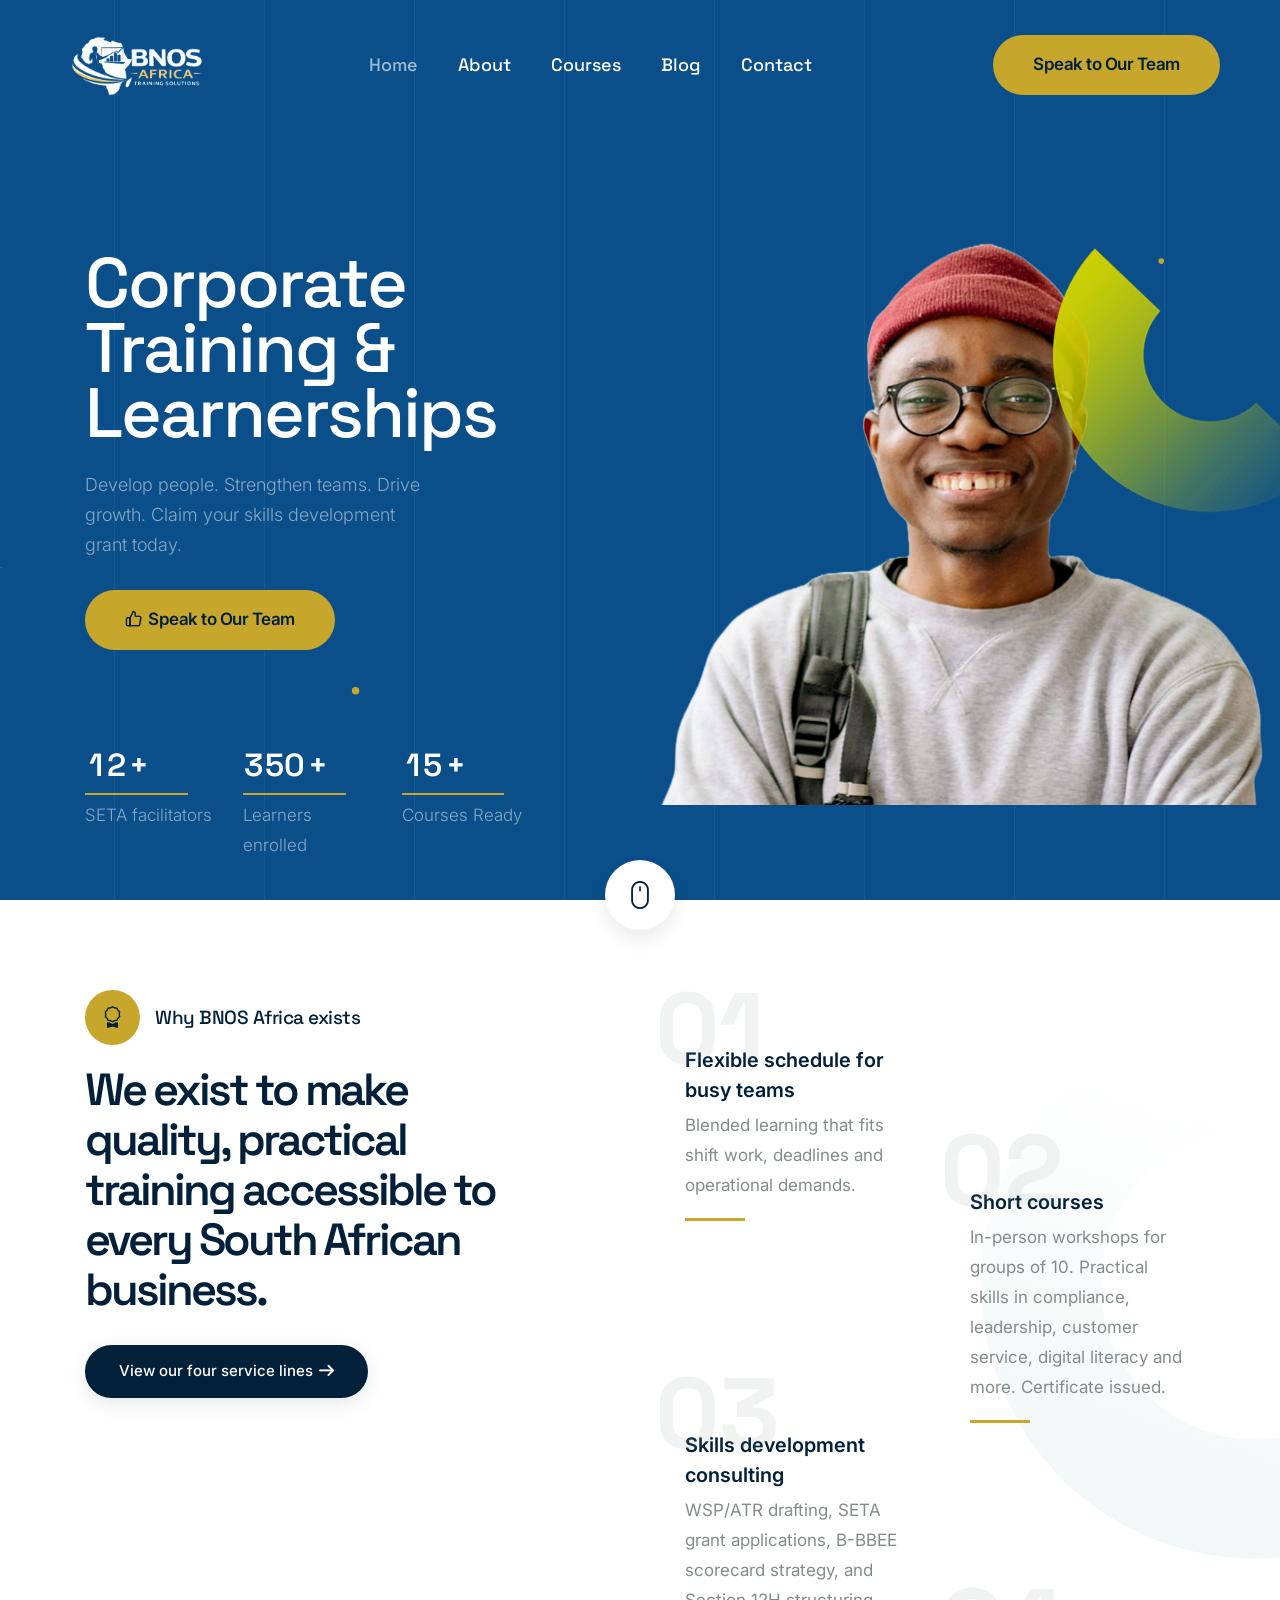
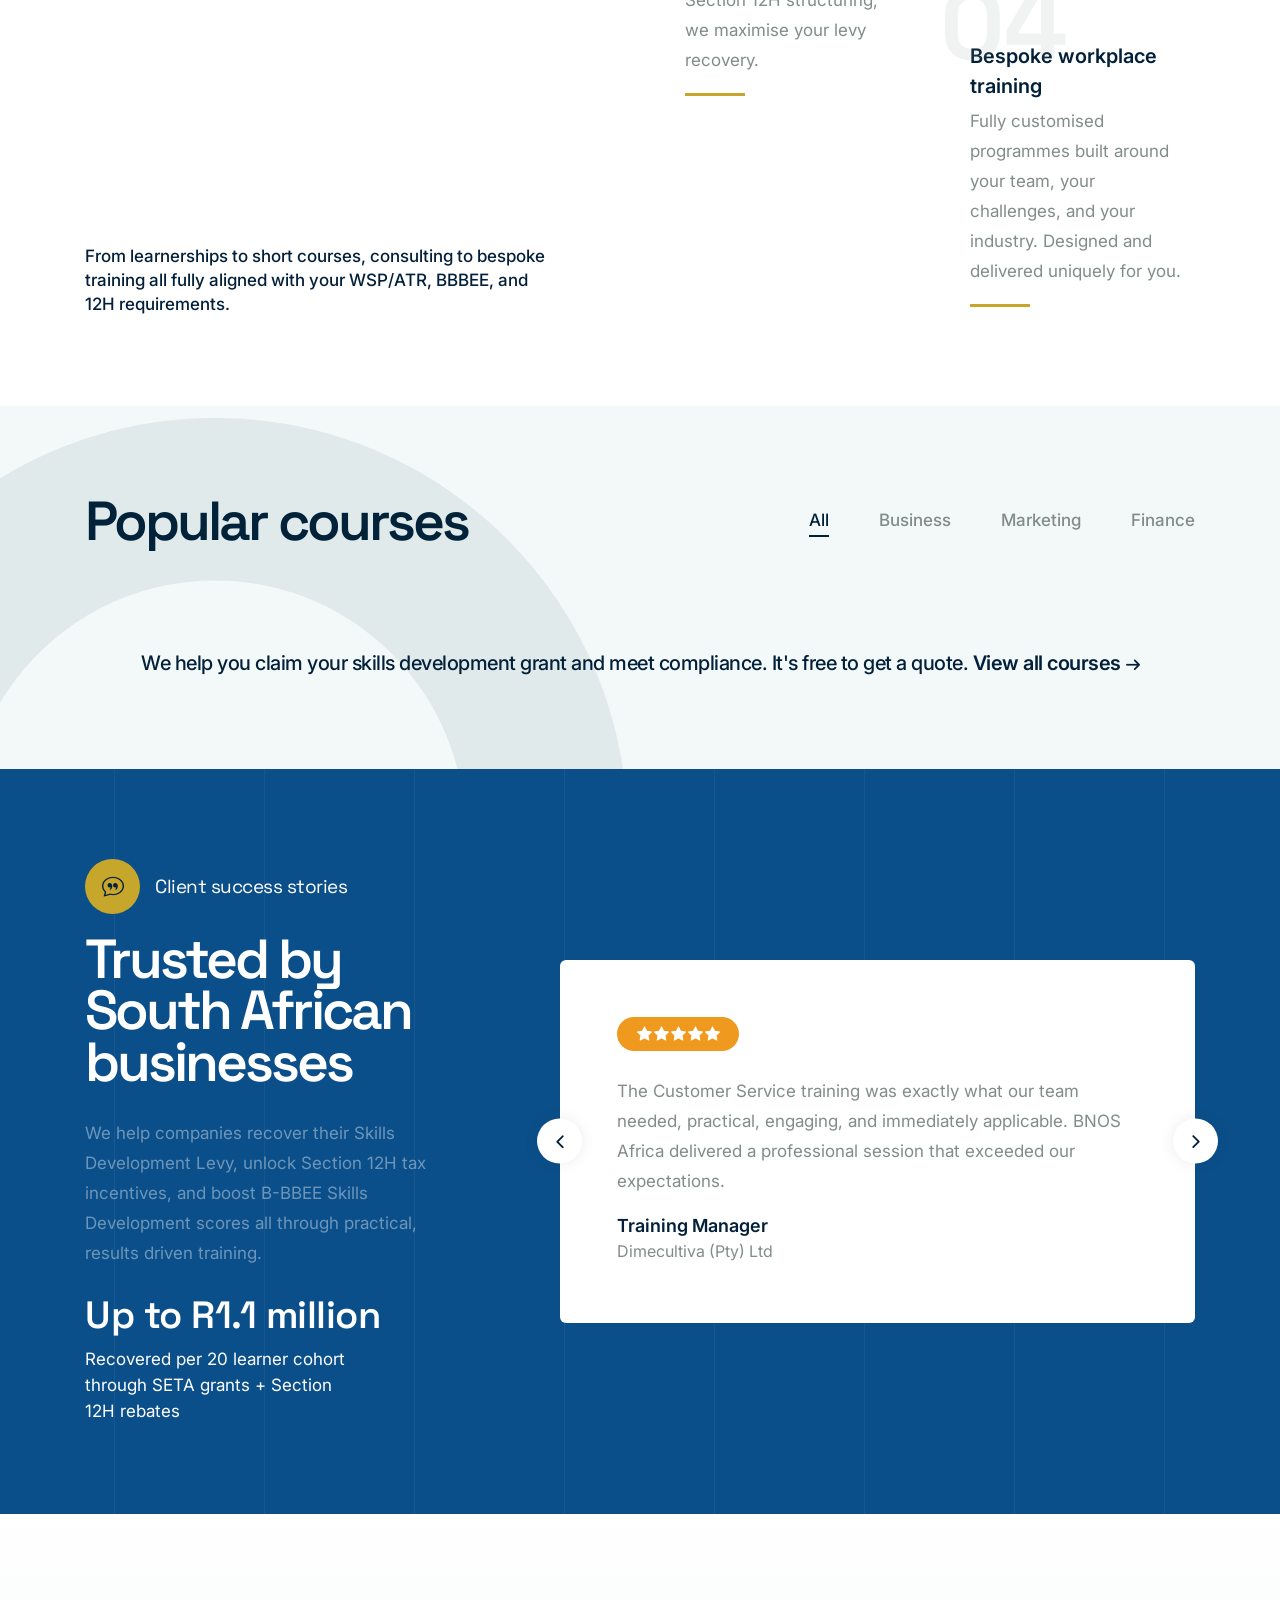
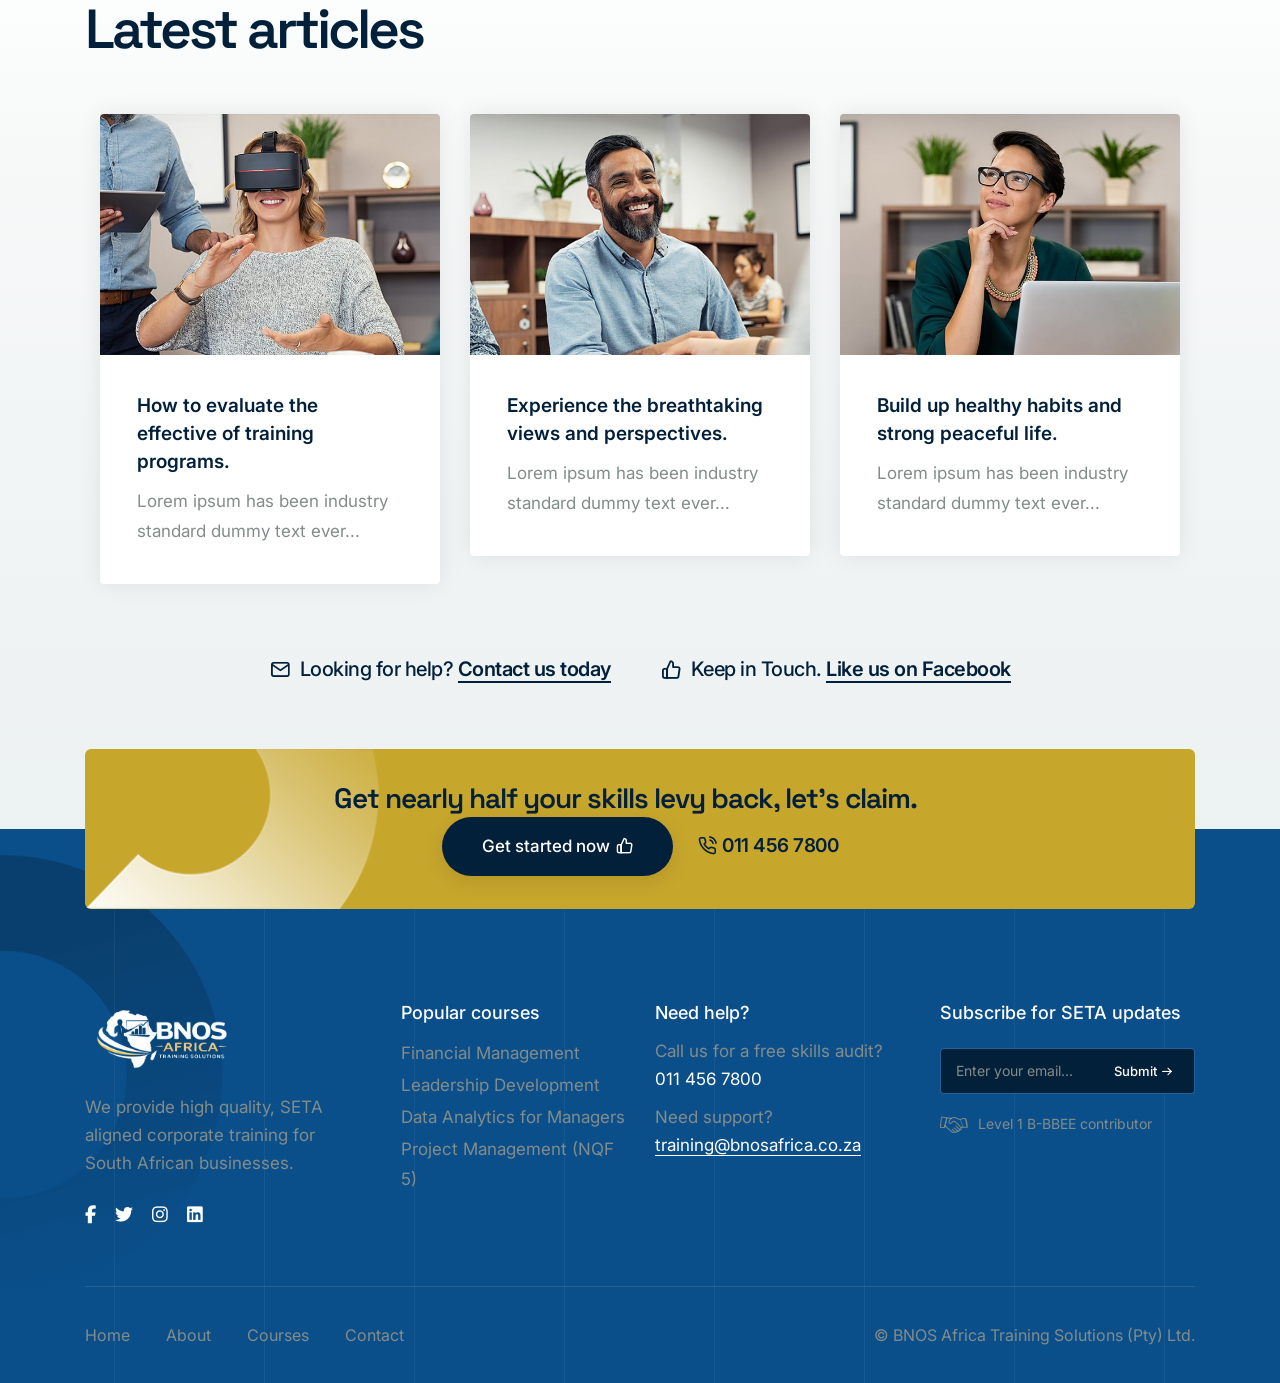
==== commit 19ba9ce0: "Update blog links in ogindex.html to point to new blog structure" ====
--- a/index.html
+++ b/index.html
@@ -1,1150 +1,834 @@
 <!doctype html>
 <html class="no-js" lang="en">
-  <head>
-    <title>Home - BNOS Africa Training solutions</title>
-    <meta charset="utf-8" />
-    <meta http-equiv="X-UA-Compatible" content="IE=edge" />
-    <meta name="author" content="ThemeZaa" />
-    <meta name="viewport" content="width=device-width,initial-scale=1.0" />
-    <meta name="description" content="BNOS Africa Training solutions" />
-    <!-- favicon icon -->
-    <link
-      rel="shortcut icon"
-      href="images/img5-2-Photoroom.png"
-      type="image/x-icon"
-    />
-    <link rel="apple-touch-icon" href="images/img5-2-Photoroom.png" />
-    <link
-      rel="apple-touch-icon"
-      sizes="72x72"
-      href="images/img5-2-Photoroom.png"
-    />
-    <link
-      rel="apple-touch-icon"
-      sizes="114x114"
-      href="images/img5-2-Photoroom.png"
-    />
-    <!-- google fonts preconnect -->
-    <link rel="preconnect" href="https://fonts.googleapis.com" crossorigin />
-    <link rel="preconnect" href="https://fonts.gstatic.com" crossorigin />
-    <!-- style sheets and font icons -->
-    <link rel="stylesheet" href="css/vendors.min.css" />
-    <link rel="stylesheet" href="css/icon.min.css" />
-    <link rel="stylesheet" href="css/style.css" />
-    <link rel="stylesheet" href="css/responsive.css" />
-    <link rel="stylesheet" href="demos/elearning/elearning.css" />
-  </head>
-  <body
-    data-mobile-nav-trigger-alignment="right"
-    data-mobile-nav-style="modern"
-    data-mobile-nav-bg-color="#313e3b"
-  >
-    <!-- start header -->
-    <header>
-      <!-- start navigation -->
-      <nav
-        class="navbar navbar-expand-lg header-transparent bg-transparent header-reverse"
-        data-header-hover="light"
-      >
-        <div class="container-fluid">
-          <div class="col-auto col-lg-2 me-lg-0 me-auto">
-            <a class="navbar-brand" href="index.html">
-              <img
-                src="images/img5-2-Photoroom.png"
-                data-at2x="images/img5-2-Photoroom.png"
-                alt=""
-                class="default-logo"
-              />
-              <img
-                src="images/img5-Photoroom.png"
-                data-at2x="images/img5-Photoroom.png"
-                alt=""
-                class="alt-logo"
-              />
-              <img
-                src="images/img5-Photoroom.png"
-                data-at2x="images/img5-Photoroom.png"
-                alt=""
-                class="mobile-logo"
-              />
-            </a>
-          </div>
-          <div class="col-auto menu-order position-static">
-            <button
-              class="navbar-toggler float-start"
-              type="button"
-              data-bs-toggle="collapse"
-              data-bs-target="#navbarNav"
-              aria-controls="navbarNav"
-              aria-label="Toggle navigation"
-            >
-              <span class="navbar-toggler-line"></span>
-              <span class="navbar-toggler-line"></span>
-              <span class="navbar-toggler-line"></span>
-              <span class="navbar-toggler-line"></span>
-            </button>
-            <div class="collapse navbar-collapse" id="navbarNav">
-              <ul class="navbar-nav alt-font">
-                <li class="nav-item">
-                  <a href="index.html" class="nav-link">Home</a>
-                </li>
-                <li class="nav-item">
-                  <a href="about.html" class="nav-link">About</a>
-                </li>
-                <li class="nav-item dropdown dropdown-with-icon">
-                  <a href="courses.html" class="nav-link">Courses</a>
-                  <i
-                    class="fa-solid fa-angle-down dropdown-toggle"
-                    id="navbarDropdownMenuLink"
-                    role="button"
-                    data-bs-toggle="dropdown"
-                    aria-expanded="false"
-                  ></i>
-                  <ul
-                    class="dropdown-menu"
-                    aria-labelledby="navbarDropdownMenuLink"
-                  >
-                    <li>
-                      <a href="courses-details.html"
-                        ><i class="bi bi-laptop"></i>
-                        <div class="submenu-icon-content">
-                          <span>Finance</span>
-                          <p>Develop professional finance skills</p>
-                        </div>
-                      </a>
-                    </li>
-                    <li>
-                      <a href="courses-details.html"
-                        ><i class="bi bi-briefcase"></i>
-                        <div class="submenu-icon-content">
-                          <span>Business</span>
-                          <p>Advance your business</p>
-                        </div>
-                      </a>
-                    </li>
-                    <li>
-                      <a href="courses-details.html"
-                        ><i class="bi bi-megaphone"></i>
-                        <div class="submenu-icon-content">
-                          <span>Marketing</span>
-                          <p>New age marketing skills</p>
-                        </div>
-                      </a>
-                    </li>
-                  </ul>
-                </li>
-                <li class="nav-item">
-                  <a href="contact.html" class="nav-link">Contact</a>
-                </li>
-              </ul>
-            </div>
-          </div>
-          <div class="col-auto col-lg-2 text-end d-none d-sm-flex">
-            <div class="header-icon">
-              <div>
-                <div class="alt-font fw-500 lg-fs-15">
-                  <a href="tel:0114567800" class="widget-text text-white-hover"
-                    ><i
-                      class="feather icon-feather-phone-call me-10px lg-me-5px"
-                    ></i
-                    >011 456 7800</a
-                  >
-                </div>
-              </div>
-            </div>
-          </div>
-        </div>
-      </nav>
-      <!-- end navigation -->
-    </header>
-    <!-- end header -->
-    <!-- start section -->
-    <section
-      class="p-0 overflow-hidden bg-blue full-screen ipad-top-space-margin md-h-auto position-relative md-pb-70px sm-pb-40px cover-background"
-    >
-      <div
-        class="background-position-center-top h-100 w-100 position-absolute left-0px top-0"
-        style="
-          background-image: url(&quot;images/vertical-line-bg-small.svg&quot;);
-        "
-      ></div>
-      <div
-        id="particles-style-01"
-        class="h-100 position-absolute left-0px top-0 w-100"
-        data-particle="true"
-        data-particle-options='{"particles": {"number": {"value": 6,"density": {"enable": true,"value_area": 2000}},"color": {"value": ["#C7A62C", "#C7A62C", "#C7A62C", "#C7A62C", "#C7A62C"]},"shape": {"type": "circle","stroke":{"width":0,"color":"#000000"}},"opacity": {"value": 1,"random": false,"anim": {"enable": false,"speed": 1,"sync": false}},"size": {"value": 8,"random": true,"anim": {"enable": false,"sync": true}},"line_linked":{"enable":false,"distance":0,"color":"#ffffff","opacity":1,"width":1},"move": {"enable": true,"speed":1,"direction": "right","random": false,"straight": false}},"interactivity": {"detect_on": "canvas","events": {"onhover": {"enable": false,"mode": "repulse"},"onclick": {"enable": false,"mode": "push"},"resize": true}},"retina_detect": false}'
-      ></div>
-      <div class="container h-100">
-        <div class="row align-items-center justify-content-center h-100">
-          <div
-            class="col-xl-5 col-lg-6 col-md-12 text-white text-center text-lg-start position-relative z-index-1 d-flex flex-column justify-content-center h-100 md-mt-50px md-mb-20px xs-mb-10px"
-            data-anime='{ "el": "childs", "opacity": [0, 1], "rotateY": [90, 0], "rotateZ": [-10, 0], "translateY": [80, 0], "translateZ": [50, 0], "staggervalue": 200, "duration": 600, "delay": 100, "easing": "easeOutCirc" }'
-          >
-            <span
-              class="alt-font fs-70 lh-65 sm-fs-60 fw-500 mb-25px ls-minus-2px"
-              >SETA‑aligned corporate training</span
-            >
-            <div
-              class="mb-30px w-80 md-w-60 sm-w-100 d-block mx-auto mx-lg-0 overflow-hidden"
-            >
-              <span class="fs-18 fw-300 opacity-5 d-inline-block"
-                >NQF‑registered courses for workplace skills. Claim your skills development grant today.</span
-              >
-            </div>
-            <div class="overflow-hidden">
-              <a
-                href="contact.html"
-                class="btn btn-extra-large btn-base-color btn-rounded btn-switch-text fw-600 d-inline-block me-25px sm-me-10px align-middle left-icon"
-              >
-                <span>
-                  <span><i class="feather icon-feather-thumbs-up"></i></span>
-                  <span
-                    class="btn-double-text ls-minus-05px"
-                    data-text="Get accredited"
-                    >Get accredited</span
-                  >
-                </span>
-              </a>
-              
-            </div>
-            <div
-              class="row row-cols-3 justify-content-center counter-style-04 w-100 md-w-auto position-absolute lg-position-relative bottom-80px lg-bottom-0px lg-mt-50px"
-            >
-              <!-- start counter item -->
-              <div class="col text-center text-lg-start">
-                <h5
-                  class="vertical-counter d-inline-flex alt-font text-white fw-600 mb-10px"
-                  data-text="+"
-                  data-to="12"
-                ></h5>
-                <div
-                  class="divider-style-03 divider-style-03-01 border-2 border-color-base-color mb-5px w-80 xs-w-90 md-mx-auto"
-                ></div>
-                <span class="fw-300 text-white opacity-5">SETA‑approved facilitators</span>
-              </div>
-              <!-- end counter item -->
-              <!-- start counter item -->
-              <div class="col text-center text-lg-start">
-                <h5
-                  class="vertical-counter d-inline-flex alt-font text-white fw-600 mb-10px"
-                  data-text="+"
-                  data-to="350"
-                ></h5>
-                <div
-                  class="divider-style-03 divider-style-03-01 border-2 border-color-base-color mb-5px w-80 xs-w-90 md-mx-auto"
-                ></div>
-                <span class="fw-300 text-white opacity-5">Learners enrolled</span>
-              </div>
-              <!-- end counter item -->
-              <!-- start counter item -->
-              <div class="col text-center text-lg-start">
-                <h5
-                  class="vertical-counter d-inline-flex alt-font text-white fw-600 mb-10px"
-                  data-text="+"
-                  data-to="15"
-                ></h5>
-                <div
-                  class="divider-style-03 divider-style-03-01 border-2 border-color-base-color mb-5px w-80 xs-w-90 md-mx-auto"
-                ></div>
-                <span class="fw-300 text-white opacity-5">SETA‑ready courses</span>
-              </div>
-              <!-- end counter item -->
-            </div>
-          </div>
-          <div class="col-xl-7 col-lg-6 pt-30px lg-pt-0">
-            <div
-              class="position-relative outside-box-right-10 md-outside-box-right-0 atropos"
-              data-atropos
-            >
-              <div class="atropos-scale">
-                <div class="atropos-rotate">
-                  <div class="atropos-inner text-center w-100">
-                    <div
-                      data-atropos-offset="-1"
-                      class="position-absolute left-0px right-0px"
-                    >
-                      <img
-                        src="images/student975.png"
-                        alt=""
-                        width="975"
-                        height="990"
-                      />
-                    </div>
-                    <img
-                      data-atropos-offset="1"
-                      class="position-relative z-index-9 animation-float"
-                      src="images/demo-elearning-hero-banner-02.png"
-                      alt=""
-                    />
-                  </div>
-                </div>
-              </div>
-            </div>
-          </div>
-        </div>
-      </div>
-    </section>
-    <!-- end section -->
-    <!-- start section -->
-    <section
-      id="down-section"
-      class="background-position-left-top background-no-repeat position-relative"
-    >
-      <div
-        class="position-absolute right-0px top-30px"
-        data-bottom-top="transform: translateY(80px)"
-        data-top-bottom="transform: translateY(-80px)"
-      >
-        <img src="images/demo-elearning-04.png" alt="" />
-      </div>
-      <div class="container">
-        <div
-          class="text-center position-absolute top-minus-40px left-0px right-0px z-index-1 d-none d-md-inline-block"
-          data-anime='{ "opacity": [0, 1], "translate": [0, 0], "staggervalue": 100, "easing": "easeOutQuad" }'
-        >
-          <a href="#down-section" class="d-block section-link">
-            <div
-              class="d-flex justify-content-center align-items-center mx-auto box-shadow-medium-bottom rounded-circle h-70px w-70px text-dark-gray bg-white"
-            >
-              <i class="bi bi-mouse icon-very-medium lh-0px"></i>
-            </div>
+
+<head>
+  <title>Home - BNOS Africa Training solutions</title>
+  <meta charset="utf-8" />
+  <meta http-equiv="X-UA-Compatible" content="IE=edge" />
+  <meta name="author" content="ThemeZaa" />
+  <meta name="viewport" content="width=device-width,initial-scale=1.0" />
+  <meta name="description" content="BNOS Africa Training solutions" />
+  <!-- favicon icon -->
+  <link rel="shortcut icon" href="images/img5-2-Photoroom.png" type="image/x-icon" />
+  <link rel="apple-touch-icon" href="images/img5-2-Photoroom.png" />
+  <link rel="apple-touch-icon" sizes="72x72" href="images/img5-2-Photoroom.png" />
+  <link rel="apple-touch-icon" sizes="114x114" href="images/img5-2-Photoroom.png" />
+  <!-- google fonts preconnect -->
+  <link rel="preconnect" href="https://fonts.googleapis.com" crossorigin />
+  <link rel="preconnect" href="https://fonts.gstatic.com" crossorigin />
+  <!-- style sheets and font icons -->
+  <link rel="stylesheet" href="css/vendors.min.css" />
+  <link rel="stylesheet" href="css/icon.min.css" />
+  <link rel="stylesheet" href="css/style.css" />
+  <link rel="stylesheet" href="css/responsive.css" />
+  <link rel="stylesheet" href="demos/elearning/elearning.css" />
+  <style>
+    @media (max-width: 767px) {
+      .flex-mobile-cta {
+        display: flex;
+        align-items: center;
+      }
+    }
+
+    @media (min-width: 560px) {
+      .display-class {
+        display: none;
+      }
+    }
+  </style>
+</head>
+
+<body data-mobile-nav-trigger-alignment="right" data-mobile-nav-style="modern" data-mobile-nav-bg-color="#313e3b">
+  <!-- start header -->
+  <header>
+    <!-- start navigation -->
+    <nav class="navbar navbar-expand-lg header-transparent bg-transparent header-reverse" data-header-hover="light">
+      <div class="container-fluid">
+        <div class="col-auto col-lg-2 me-lg-0 me-auto">
+          <a class="navbar-brand" href="index.html">
+            <img src="images/img5-2-Photoroom.png" data-at2x="images/img5-2-Photoroom.png" alt=""
+              class="default-logo" />
+            <img src="images/img5-Photoroom.png" data-at2x="images/img5-Photoroom.png" alt="" class="alt-logo" />
+            <img src="images/img5-Photoroom.png" data-at2x="images/img5-Photoroom.png" alt="" class="mobile-logo" />
           </a>
         </div>
-        <div class="row justify-content-center">
-          <div
-            class="col-lg-5 col-md-10 position-relative md-mb-40px sm-mb-25px"
-            data-anime='{ "opacity": [0,1], "duration": 600, "delay":100, "staggervalue": 300, "easing": "easeOutQuad" }'
-          >
-            <div class="icon-with-text-style-08 mb-20px">
-              <div class="feature-box feature-box-left-icon-middle">
-                <div
-                  class="feature-box-icon feature-box-icon-rounded w-55px h-55px rounded-circle bg-yellow me-15px"
-                >
-                  <i
-                    class="bi bi-award d-inline-block icon-extra-medium text-dark-gray"
-                  ></i>
-                </div>
-                <div class="feature-box-content last-paragraph-no-margin">
-                  <span
-                    class="d-inline-block alt-font fs-19 fw-500 ls-minus-05px text-dark-gray"
-                    >SETA‑accredited & SAQA‑aligned</span
-                  >
-                </div>
-              </div>
-            </div>
-            <h2 class="alt-font text-dark-gray fw-600 ls-minus-3px mx-auto">
-              Workplace upskilling, anytime, anywhere.
-            </h2>
-            <a
-              href="about.html"
-              class="btn btn-large btn-dark-gray btn-box-shadow btn-rounded btn-switch-text"
-            >
+        <div class="col-auto menu-order position-static flex-mobile-cta">
+          <div class="alt-font fw-500 lg-fs-15 xs-fs-13 overflow-hidden display-class" style="margin-inline: 20px;">
+            <a href="contact.html#contactForm"
+              class="btn btn-base-color btn-rounded btn-switch-text fw-600 d-inline-block sm-btn-medium xs-btn-small align-middle left-icon"
+              style="padding: 10px;">
               <span>
-                <span class="btn-double-text" data-text="Learn more"
-                  >Learn more</span
-                >
-                <span><i class="fa-solid fa-arrow-right"></i></span>
+                <span class="btn-double-text ls-minus-05px" data-text="Speak to Our Team">Speak to Our Team</span>
               </span>
             </a>
-            <div
-              class="d-flex align-items-center fw-500 text-dark-gray w-100 position-absolute md-position-relative bottom-0 md-mt-15px"
-            >
-              <span class="d-inline-block position-relative lh-24"
-                >Aligned with SAQA, BBBEE & your
-                <p
-                  href="demo-elearning-instructors.html"
-                  class="fw-600 text-dark-gray"
-                  >WSP/ATR requirements.</p
-                ></span
-              >
-            </div>
-          </div>
-          <div
-            class="col-xl-6 col-lg-7 col-md-10 offset-xl-1 position-relative mt-minus-1"
-          >
-            <div
-              class="row row-cols-auto row-cols-sm-2"
-              data-anime='{ "el": "childs", "translateX": [30, 0], "translateY": [30, 0], "opacity": [0,1], "duration": 600, "delay":100, "staggervalue": 300, "easing": "easeOutQuad" }'
-            >
-              <!-- start features box item -->
-              <div class="col align-self-start">
-                <div
-                  class="feature-box text-start ps-30px pe-30px xl-pe-5px sm-pe-0"
-                >
-                  <div
-                    class="feature-box-icon position-absolute left-0px top-0px"
-                  >
-                    <h2
-                      class="alt-font fs-100 fw-700 ls-minus-1px opacity-1 mb-0"
-                    >
-                      01
-                    </h2>
-                  </div>
-                  <div
-                    class="feature-box-content last-paragraph-no-margin pt-30 md-pt-21 sm-pt-40px"
-                  >
-                    <span
-                      class="text-dark-gray fs-20 d-inline-block fw-600 mb-5px"
-                      >Flexible schedule for busy teams</span
-                    >
-                    <p>
-                      Blended learning that fits shift work, deadlines and operational demands.
-                    </p>
-                    <span class="w-60px h-3px bg-yellow d-inline-block"></span>
-                  </div>
-                </div>
-              </div>
-              <!-- end features box item -->
-              <!-- start features box item -->
-              <div class="col align-self-end mt-25 xs-mt-30px">
-                <div
-                  class="feature-box text-start ps-30px pe-30px xl-pe-5px sm-pe-0"
-                >
-                  <div
-                    class="feature-box-icon position-absolute left-0px top-0px"
-                  >
-                    <h2
-                      class="alt-font fs-100 fw-700 ls-minus-1px opacity-1 mb-0"
-                    >
-                      02
-                    </h2>
-                  </div>
-                  <div
-                    class="feature-box-content last-paragraph-no-margin pt-30 md-pt-21 sm-pt-40px"
-                  >
-                    <span
-                      class="text-dark-gray fs-20 d-inline-block fw-600 mb-5px"
-                      >Cost‑effective & BBBEE‑friendly</span
-                    >
-                    <p>
-                      Maximise your skills development levy recovery and boost your B-BBEE scorecard.
-                    </p>
-                    <span class="w-60px h-3px bg-yellow d-inline-block"></span>
-                  </div>
-                </div>
-              </div>
-              <!-- end features box item -->
-              <!-- start features box item -->
-              <div class="col align-self-start mt-minus-12 xs-mt-30px">
-                <div
-                  class="feature-box text-start ps-30px pe-30px xl-pe-5px sm-pe-0"
-                >
-                  <div
-                    class="feature-box-icon position-absolute left-0px top-0px"
-                  >
-                    <h2
-                      class="alt-font fs-100 fw-700 ls-minus-1px opacity-1 mb-0"
-                    >
-                      03
-                    </h2>
-                  </div>
-                  <div
-                    class="feature-box-content last-paragraph-no-margin pt-30 md-pt-21 sm-pt-40px"
-                  >
-                    <span
-                      class="text-dark-gray fs-20 d-inline-block fw-600 mb-5px"
-                      >SETA‑registered facilitators</span
-                    >
-                    <p>
-                      Trainers with current industry experience and assessor/ moderator credentials.
-                    </p>
-                    <span class="w-60px h-3px bg-yellow d-inline-block"></span>
-                  </div>
-                </div>
-              </div>
-              <!-- end features box item -->
-            </div>
-          </div>
-        </div>
-      </div>
-    </section>
-    <!-- end section -->
-    <!-- start section -->
-    <section class="bg-tranquil position-relative">
-      <div
-        class="position-absolute left-minus-200px top-25"
-        data-bottom-top="transform: translateY(-80px)"
-        data-top-bottom="transform: translateY(80px)"
-      >
-        <img src="images/demo-elearning-bg-04.png" alt="" />
-      </div>
-      <div class="container">
-        <div class="row align-items-center mb-4">
-          <div class="col-xl-5 lg-mb-30px text-center text-xl-start">
-            <h2 class="alt-font text-dark-gray fw-600 ls-minus-3px mb-0">
-              Popular courses
-            </h2>
-          </div>
-          <div class="col-xl-7 tab-style-04 text-center text-xl-end">
-            <!-- filter navigation -->
-            <ul
-              class="portfolio-filter fw-500 nav nav-tabs justify-content-center justify-content-xl-end border-0"
-            >
-              <li class="nav active"><a data-filter="*" href="#">All</a></li>
-              <li class="nav">
-                <a data-filter=".business" href="#">Business</a>
-              </li>
-              <li class="nav">
-                <a data-filter=".design" href="#">Marketing</a>
-              </li>
-              <li class="nav">
-                <a data-filter=".marketing" href="#">Finance</a>
-              </li>
-            </ul>
-            <!-- end filter navigation -->
-          </div>
-        </div>
-        <div
-          class="row"
-          data-anime='{ "translateY": [50, 0], "opacity": [0,1], "duration": 1200, "delay": 0, "staggervalue": 150, "easing": "easeOutQuad" }'
-        >
-          <div class="col-12 filter-content p-md-0">
-            <ul
-              id="moodle-courses-container"
-              class="portfolio-wrapper grid-loading grid grid-3col xxl-grid-3col xl-grid-3col lg-grid-2col md-grid-2col sm-grid-1col xs-grid-1col gutter-extra-large"
-            >
-              <li class="grid-sizer"></li>
-              <!-- start portfolio item -->
-              <li class="grid-item design transition-inner-all">
-                <div
-                  class="services-box-style-06 border-radius-6px hover-box overflow-hidden box-shadow-large"
-                >
-                  <div class="image">
-                    <a href="courses-details.html">
-                      <img src="images/demo-elearning-courses-01.jpg" alt="" />
-                    </a>
-                  </div>
-                  <div class="bg-white position-relative">
-                    <div
-                      class="ps-35px pe-35px pt-30px pb-30px xl-ps-25px xl-pe-25px border-bottom border-color-transparent-dark-very-light"
-                    >
-                      <span class="d-block mb-10px"
-                        ><a
-                          href="courses.html"
-                          class="text-dark-gray text-uppercase fs-15 fw-600 services-text"
-                          >Business</a
-                        ><span class="fs-16">Matthew taylor</span></span
-                      >
-                      <div class="d-flex align-items-center mb-5px">
-                        <a
-                          href="courses-details.html"
-                          class="text-dark-gray fw-600 fs-19 md-fs-18 lh-28 w-90"
-                          >Business Accounting & Tax (NQF 5)</a
-                        >
-                      </div>
-                      <div class="d-flex align-items-center">
-                        <div class="d-inline-block me-auto">
-                          <div class="review-star-icon float-start">
-                            <i class="bi bi-star-fill"></i
-                            ><i class="bi bi-star-fill"></i
-                            ><i class="bi bi-star-fill"></i
-                            ><i class="bi bi-star-fill"></i
-                            ><i class="bi bi-star-fill"></i>
-                          </div>
-                          <div
-                            class="fs-15 float-start ms-5px position-relative top-2px"
-                          >
-                            (20 Reviews)
-                          </div>
-                        </div>
-                      </div>
-                    </div>
-                    <div
-                      class="d-flex justify-content-center align-items-center ps-35px pe-35px xl-ps-20px xl-pe-20px pt-15px pb-20px"
-                    >
-                      <div class="me-auto">
-                        <i
-                          class="feather icon-feather-clipboard text-dark-gray d-inline-block me-5px"
-                        ></i
-                        ><span class="fs-16 text-dark-gray fw-500"
-                          >10 Lessons</span
-                        >
-                      </div>
-                      <div class="d-flex align-items-center">
-                        <i
-                          class="feather icon-feather-users text-dark-gray d-inline-block me-5px"
-                        ></i
-                        ><span class="fs-16 text-dark-gray fw-500"
-                          >18 Students</span
-                        >
-                      </div>
-                    </div>
-                  </div>
-                </div>
-              </li>
-              <!-- end portfolio item -->
-              <!-- start portfolio item -->
-              <li class="grid-item business marketing transition-inner-all">
-                <div
-                  class="services-box-style-06 border-radius-6px hover-box overflow-hidden box-shadow-large"
-                >
-                  <div class="image">
-                    <a href="courses-details.html">
-                      <img src="images/demo-elearning-courses-02.jpg" alt="" />
-                    </a>
-                  </div>
-                  <div class="bg-white position-relative">
-                    <div
-                      class="ps-35px pe-35px pt-30px pb-30px xl-ps-25px xl-pe-25px border-bottom border-color-transparent-dark-very-light"
-                    >
-                      <span class="d-block mb-10px"
-                        ><a
-                          href="courses.html"
-                          class="text-dark-gray text-uppercase fs-15 fw-600 services-text"
-                          >Finance</a
-                        ><span class="fs-16">Leonel mooney</span></span
-                      >
-                      <div class="d-flex align-items-center mb-5px">
-                        <a
-                          href="courses-details.html"
-                          class="text-dark-gray fw-600 fs-19 md-fs-18 lh-28 w-90"
-                          >Financial Management for SA Managers</a
-                        >
-                      </div>
-                      <div class="d-flex align-items-center">
-                        <div class="d-inline-block me-auto">
-                          <div class="review-star-icon float-start">
-                            <i class="bi bi-star-fill"></i
-                            ><i class="bi bi-star-fill"></i
-                            ><i class="bi bi-star-fill"></i
-                            ><i class="bi bi-star-fill"></i
-                            ><i class="bi bi-star-fill"></i>
-                          </div>
-                          <div
-                            class="fs-15 float-start ms-5px position-relative top-2px"
-                          >
-                            (39 Reviews)
-                          </div>
-                        </div>
-                      </div>
-                    </div>
-                    <div
-                      class="d-flex justify-content-center align-items-center ps-35px pe-35px xl-ps-25px xl-pe-25px pt-15px pb-20px"
-                    >
-                      <div class="me-auto">
-                        <i
-                          class="feather icon-feather-clipboard text-dark-gray d-inline-block me-5px"
-                        ></i
-                        ><span class="fs-16 text-dark-gray fw-500"
-                          >22 Lessons</span
-                        >
-                      </div>
-                      <div>
-                        <i
-                          class="feather icon-feather-users text-dark-gray d-inline-block me-5px"
-                        ></i
-                        ><span class="fs-16 text-dark-gray fw-500"
-                          >30 Students</span
-                        >
-                      </div>
-                    </div>
-                  </div>
-                </div>
-              </li>
-              <!-- end portfolio item -->
-              <!-- start portfolio item -->
-              <li class="grid-item development marketing transition-inner-all">
-                <div
-                  class="services-box-style-06 border-radius-6px hover-box overflow-hidden box-shadow-large"
-                >
-                  <div class="image">
-                    <a href="courses-details.html">
-                      <img src="images/demo-elearning-courses-03.jpg" alt="" />
-                    </a>
-                  </div>
-                  <div class="bg-white position-relative">
-                    <div
-                      class="ps-35px pe-35px pt-30px pb-30px xl-ps-25px xl-pe-25px border-bottom border-color-transparent-dark-very-light"
-                    >
-                      <span class="d-block mb-10px"
-                        ><a
-                          href="courses.html"
-                          class="text-dark-gray text-uppercase fs-15 fw-600 services-text"
-                          >Business</a
-                        ><span class="fs-16">Herman miller</span></span
-                      >
-                      <div class="d-flex align-items-center mb-5px">
-                        <a
-                          href="courses-details.html"
-                          class="text-dark-gray fw-600 fs-19 md-fs-18 lh-28 w-90"
-                          >Intro to Business Management (NQF 5)</a
-                        >
-                      </div>
-                      <div class="d-flex align-items-center">
-                        <div class="d-inline-block me-auto">
-                          <div class="review-star-icon float-start">
-                            <i class="bi bi-star-fill"></i
-                            ><i class="bi bi-star-fill"></i
-                            ><i class="bi bi-star-fill"></i
-                            ><i class="bi bi-star-fill"></i
-                            ><i class="bi bi-star-fill"></i>
-                          </div>
-                          <div
-                            class="fs-15 float-start ms-5px position-relative top-2px"
-                          >
-                            (55 Reviews)
-                          </div>
-                        </div>
-                      </div>
-                    </div>
-                    <div
-                      class="d-flex justify-content-center align-items-center ps-35px pe-35px xl-ps-25px xl-pe-25px pt-15px pb-20px"
-                    >
-                      <div class="me-auto">
-                        <i
-                          class="feather icon-feather-clipboard text-dark-gray d-inline-block me-5px"
-                        ></i
-                        ><span class="fs-16 text-dark-gray fw-500"
-                          >15 Lessons</span
-                        >
-                      </div>
-                      <div>
-                        <i
-                          class="feather icon-feather-users text-dark-gray d-inline-block me-5px"
-                        ></i
-                        ><span class="fs-16 text-dark-gray fw-500"
-                          >55 Students</span
-                        >
-                      </div>
-                    </div>
-                  </div>
-                </div>
-              </li>
-              <!-- end portfolio item -->
-              <!-- start portfolio item -->
-              <li class="grid-item development design transition-inner-all">
-                <div
-                  class="services-box-style-06 border-radius-6px hover-box overflow-hidden box-shadow-large"
-                >
-                  <div class="image">
-                    <a href="courses-details.html">
-                      <img src="images/demo-elearning-courses-05.jpg" alt="" />
-                    </a>
-                  </div>
-                  <div class="bg-white position-relative">
-                    <div
-                      class="ps-35px pe-35px pt-30px pb-30px xl-ps-25px xl-pe-25px border-bottom border-color-transparent-dark-very-light"
-                    >
-                      <span class="d-block mb-10px"
-                        ><a
-                          href="courses.html"
-                          class="text-dark-gray text-uppercase fs-15 fw-600 services-text"
-                          >Marketing</a
-                        ><span class="fs-16">Alexa harvard</span></span
-                      >
-                      <div class="d-flex align-items-center mb-5px">
-                        <a
-                          href="courses-details.html"
-                          class="text-dark-gray fw-600 fs-19 md-fs-18 lh-28 w-90"
-                          >Proposal Writing & Tender Responses</a
-                        >
-                      </div>
-                      <div class="d-flex align-items-center">
-                        <div class="d-inline-block me-auto">
-                          <div class="review-star-icon float-start">
-                            <i class="bi bi-star-fill"></i
-                            ><i class="bi bi-star-fill"></i
-                            ><i class="bi bi-star-fill"></i
-                            ><i class="bi bi-star-fill"></i
-                            ><i class="bi bi-star-fill"></i>
-                          </div>
-                          <div
-                            class="fs-15 float-start ms-5px position-relative top-2px"
-                          >
-                            (56 Reviews)
-                          </div>
-                        </div>
-                      </div>
-                    </div>
-                    <div
-                      class="d-flex justify-content-center align-items-center ps-35px pe-35px xl-ps-25px xl-pe-25px pt-15px pb-20px"
-                    >
-                      <div class="me-auto">
-                        <i
-                          class="feather icon-feather-clipboard text-dark-gray d-inline-block me-5px"
-                        ></i
-                        ><span class="fs-16 text-dark-gray fw-500"
-                          >20 Lessons</span
-                        >
-                      </div>
-                      <div>
-                        <i
-                          class="feather icon-feather-users text-dark-gray d-inline-block me-5px"
-                        ></i
-                        ><span class="fs-16 text-dark-gray fw-500"
-                          >59 Students</span
-                        >
-                      </div>
-                    </div>
-                  </div>
-                </div>
-              </li>
-              <!-- end portfolio item -->
-              <!-- start portfolio item -->
-              <li
-                class="grid-item development business marketing transition-inner-all"
-              >
-                <div
-                  class="services-box-style-06 border-radius-6px hover-box overflow-hidden box-shadow-large"
-                >
-                  <div class="image">
-                    <a href="courses-details.html">
-                      <img src="images/demo-elearning-courses-06.jpg" alt="" />
-                    </a>
-                  </div>
-                  <div class="bg-white position-relative">
-                    <div
-                      class="ps-35px pe-35px pt-30px pb-30px xl-ps-25px xl-pe-25px border-bottom border-color-transparent-dark-very-light"
-                    >
-                      <span class="d-block mb-10px"
-                        ><a
-                          href="courses.html"
-                          class="text-dark-gray text-uppercase fs-15 fw-600 services-text"
-                          >Business</a
-                        ><span class="fs-16">Leonel mooney</span></span
-                      >
-                      <div class="d-flex align-items-center mb-5px">
-                        <a
-                          href="courses-details.html"
-                          class="text-dark-gray fw-600 fs-19 md-fs-18 lh-28 w-90"
-                          >Business Communication & Report Writing</a
-                        >
-                      </div>
-                      <div class="d-flex align-items-center">
-                        <div class="d-inline-block me-auto">
-                          <div class="review-star-icon float-start">
-                            <i class="bi bi-star-fill"></i
-                            ><i class="bi bi-star-fill"></i
-                            ><i class="bi bi-star-fill"></i
-                            ><i class="bi bi-star-fill"></i
-                            ><i class="bi bi-star-fill"></i>
-                          </div>
-                          <div
-                            class="fs-15 float-start ms-5px position-relative top-2px"
-                          >
-                            (76 Reviews)
-                          </div>
-                        </div>
-                      </div>
-                    </div>
-                    <div
-                      class="d-flex justify-content-center align-items-center ps-35px pe-35px xl-ps-25px xl-pe-25px pt-15px pb-20px"
-                    >
-                      <div class="me-auto">
-                        <i
-                          class="feather icon-feather-clipboard text-dark-gray d-inline-block me-5px"
-                        ></i
-                        ><span class="fs-16 text-dark-gray fw-500"
-                          >18 Lessons</span
-                        >
-                      </div>
-                      <div>
-                        <i
-                          class="feather icon-feather-users text-dark-gray d-inline-block me-5px"
-                        ></i
-                        ><span class="fs-16 text-dark-gray fw-500"
-                          >80 Students</span
-                        >
-                      </div>
-                    </div>
-                  </div>
-                </div>
-              </li>
-              <!-- end portfolio item -->
-            </ul>
-          </div>
-        </div>
-        <div
-          class="row justify-content-center"
-          data-anime='{ "opacity": [0, 1], "translate": [0, 0], "staggervalue": 100, "easing": "easeOutQuad" }'
-        >
-          <div class="col-12 text-center mt-5">
-            <span class="fs-20 text-dark-gray fw-500 ls-minus-05px"
-              >We help you claim your skills development grant and meet compliance. It's free to get a quote.
-              <a href="courses.html" class="fw-600 text-dark-gray"
-                >View all courses<i
-                  class="fa-solid fa-arrow-right ms-5px icon-very-small"
-                ></i></a
-            ></span>
-          </div>
-        </div>
-      </div>
-    </section>
-    <!-- end section -->
-
-    <!-- start footer -->
-    <footer class="bg-blue position-relative">
-      <div class="position-absolute left-minus-100px top-25px">
-        <img src="images/demo-elearning-bg-05.png" alt="" class="w-80" />
-      </div>
-      <div
-        class="background-position-center-top h-100 w-100 position-absolute left-0px top-0"
-        style="
-          background-image: url(&quot;images/vertical-line-bg-small.svg&quot;);
-        "
-      ></div>
-      <div class="container overlap-section">
-        <div
-          class="row g-0 justify-content-center align-items-center text-center bg-base-color border-radius-6px ps-5 pe-5 pt-3 pb-3 mb-8 sm-p-25px background-position-left-bottom background-no-repeat contain-background position-relative"
-          style="
-            background-image: url(&quot;images/demo-elearning-bg-06.png&quot;);
-          "
-        >
-          <!-- start footer column -->
-          <div class="col-lg-auto lg-mb-20px">
-            <h6
-              class="alt-font fw-600 text-dark-gray m-0 ls-minus-1px d-inline-block me-30px lg-me-0"
-            >
-              Get nearly half your skills levy back, let's claim.
-            </h6>
-          </div>
-          <!-- end footer column -->
-          <!-- start footer column -->
-          <div class="col-auto">
-            <a
-              href="contact.html"
-              class="btn btn-extra-large btn-dark-gray btn-rounded btn-box-shadow btn-switch-text d-inline-block me-20px align-middle xs-m-0"
-            >
-              <span>
-                <span class="btn-double-text" data-text="Get started now"
-                  >Get started now</span
-                >
-                <span><i class="feather icon-feather-thumbs-up"></i></span>
-              </span>
-            </a>
-            <span
-              class="d-block d-sm-inline-block text-dark-gray fs-19 fw-600 left-icon d-inline-block align-middle xs-mt-10px ls-minus-05px"
-              ><a href="tel:+27114567800"
-                ><i class="feather icon-feather-phone-call"></i>011 456 7800</a
-              ></span
-            >
-          </div>
-          <!-- end footer column -->
-        </div>
-      </div>
-      <div
-        class="container footer-dark text-center text-sm-start position-relative"
-      >
-        <div class="row mb-5 sm-mb-7 xs-mb-30px">
-          <!-- start footer column -->
-          <div
-            class="col-lg-3 col-md-4 col-sm-6 d-flex flex-column last-paragraph-no-margin md-mb-40px xs-mb-30px"
-          >
-            <a href="index.html" class="footer-logo mb-15px d-inline-block">
-              <img
-                src="images/img5-2-Photoroom.png"
-                data-at2x="images/img5-2-Photoroom.png"
-                alt=""
-              />
-            </a>
-            <p class="lh-28">
-              We provide high‑quality, SETA‑aligned corporate training for South African businesses.
-            </p>
-            <div class="elements-social social-text-style-01 mt-9 xs-mt-15px">
-              <ul class="small-icon light fw-500">
-                <li>
-                  <a
-                    class="facebook"
-                    href="https://www.facebook.com/"
-                    target="_blank"
-                    >Fb.</a
-                  >
-                </li>
-                <li>
-                  <a
-                    class="instagram"
-                    href="http://www.instagram.com"
-                    target="_blank"
-                    >Ig.</a
-                  >
-                </li>
-                <li>
-                  <a
-                    class="twitter"
-                    href="http://www.twitter.com"
-                    target="_blank"
-                    >Tw.</a
-                  >
-                </li>
-                <li>
-                  <a
-                    class="behance"
-                    href="http://www.behance.com/"
-                    target="_blank"
-                    >Be.</a
-                  >
-                </li>
-              </ul>
-            </div>
-          </div>
-          <!-- end footer column -->
-          <!-- start footer column -->
-          <div
-            class="col-lg-3 col-md-4 col-sm-6 ps-4 last-paragraph-no-margin md-mb-40px xs-mb-30px"
-          >
-            <span class="fw-500 fs-18 d-block text-white mb-10px"
-              >Popular courses</span
-            >
-            <ul>
-              <li><a href="courses.html">Financial Management</a></li>
-              <li><a href="courses.html">Leadership Development</a></li>
-              <li><a href="courses.html">Data Analytics for Managers</a></li>
-              <li><a href="courses.html">Project Management (NQF 5)</a></li>
-            </ul>
-          </div>
-          <!-- end footer column -->
-          <!-- start footer column -->
-          <div
-            class="col-lg-3 col-md-4 col-sm-6 last-paragraph-no-margin xs-mb-30px"
-          >
-            <span class="fw-500 fs-18 d-block text-white mb-10px"
-              >Need help?</span
-            >
-            <span class="lh-26 d-block">Call us for a free skills audit?</span>
-            <span class="text-white d-block mb-10px"
-              ><a href="tel:+27114567800">011 456 7800</a></span
-            >
-            <span class="lh-26 d-block">Need support?</span>
-            <a
-              href="mailto:training@bnosafrica.co.za"
-              class="text-white text-decoration-line-bottom"
-              >training@bnosafrica.co.za</a
-            >
-          </div>
-          <!-- end footer column -->
-          <!-- start footer column -->
-          <div class="col-lg-3 col-md-12 col-sm-6 text-md-center text-lg-start">
-            <span class="fs-18 fw-500 d-block text-white mb-20px"
-              >Subscribe for SETA updates</span
-            >
-            <div
-              class="d-inline-block w-100 newsletter-style-02 position-relative mb-15px"
-            >
-              <form
-                action="email-templates/subscribe-newsletter.php"
-                method="post"
-                class="position-relative w-100"
-              >
-                <input
-                  class="input-small bg-dark-gray border-color-transparent-white-light w-100 form-control required"
-                  type="email"
-                  name="email"
-                  placeholder="Enter your email..."
-                />
-                <input type="hidden" name="redirect" value="" />
-                <button
-                  type="submit"
-                  aria-label="submit"
-                  class="btn pe-20px text-white fs-13 fw-500 lg-ps-15px lg-pe-15px submit"
-                >
-                  Submit <i class="feather icon-feather-arrow-right submit"></i>
-                </button>
-                <div
-                  class="form-results border-radius-4px pt-5px pb-5px ps-15px pe-15px fs-14 lh-22 mt-10px w-100 text-center position-absolute d-none"
-                ></div>
-              </form>
-            </div>
-            <div
-              class="d-flex align-items-center justify-content-center justify-content-md-center justify-content-sm-start justify-content-lg-start fs-14"
-            >
-              <div class="d-inline-block">
-                <i
-                  class="line-icon-Handshake me-10px align-middle icon-very-medium"
-                ></i
-                >Level 1 B-BBEE contributor
-              </div>
-            </div>
-          </div>
-          <!-- end footer column -->
-        </div>
-        <div
-          class="row align-items-center footer-bottom border-top border-color-transparent-white-light pt-30px g-0"
-        >
-          <!-- start footer menu -->
-          <div class="col-xl-7 ps-0 text-center text-xl-start lg-mb-10px">
-            <ul class="footer-navbar fs-16 lh-normal">
-              <li class="nav-item active">
-                <a href="index.html" class="nav-link ps-0">Home</a>
+          </div>
+          <button class="navbar-toggler float-start" type="button" data-bs-toggle="collapse" data-bs-target="#navbarNav"
+            aria-controls="navbarNav" aria-label="Toggle navigation">
+            <span class="navbar-toggler-line"></span>
+            <span class="navbar-toggler-line"></span>
+            <span class="navbar-toggler-line"></span>
+            <span class="navbar-toggler-line"></span>
+          </button>
+
+          <div class="collapse navbar-collapse" id="navbarNav">
+            <ul class="navbar-nav alt-font">
+              <li class="nav-item">
+                <a href="index.html" class="nav-link">Home</a>
               </li>
               <li class="nav-item">
                 <a href="about.html" class="nav-link">About</a>
               </li>
-              <li class="nav-item">
+              <li class="nav-item dropdown dropdown-with-icon">
                 <a href="courses.html" class="nav-link">Courses</a>
+                <i class="fa-solid fa-angle-down dropdown-toggle" id="navbarDropdownMenuLink" role="button"
+                  data-bs-toggle="dropdown" aria-expanded="false"></i>
+                <ul class="dropdown-menu" aria-labelledby="navbarDropdownMenuLink">
+                  <li>
+                    <a href="courses-details.html"><i class="bi bi-laptop"></i>
+                      <div class="submenu-icon-content">
+                        <span>Finance</span>
+                        <p>Develop professional finance skills</p>
+                      </div>
+                    </a>
+                  </li>
+                  <li>
+                    <a href="courses-details.html"><i class="bi bi-briefcase"></i>
+                      <div class="submenu-icon-content">
+                        <span>Business</span>
+                        <p>Advance your business</p>
+                      </div>
+                    </a>
+                  </li>
+                  <li>
+                    <a href="courses-details.html"><i class="bi bi-megaphone"></i>
+                      <div class="submenu-icon-content">
+                        <span>Marketing</span>
+                        <p>New age marketing skills</p>
+                      </div>
+                    </a>
+                  </li>
+                </ul>
               </li>
+              <li class="nav-item"><a href="blog.html" class="nav-link">Blog</a></li>
               <li class="nav-item">
                 <a href="contact.html" class="nav-link">Contact</a>
               </li>
             </ul>
           </div>
-          <!-- end footer menu -->
-          <!-- start copyright -->
+        </div>
+        <div class="col-auto col-lg-3 text-end d-none d-sm-flex">
+          <div class="header-icon">
+            <div>
+              <div class="alt-font fw-500 lg-fs-15 overflow-hidden w-100">
+                <a href="contact.html#contactForm"
+                  class="w-100 btn btn-extra-large btn-base-color btn-rounded btn-switch-text fw-600 d-inline-block sm-me-10px align-middle">
+                  <span>
+                    <span class="btn-double-text ls-minus-05px" data-text="Train Your Workforce">Speak to Our
+                      Team</span>
+                  </span>
+                </a>
+              </div>
+            </div>
+          </div>
+        </div>
+      </div>
+    </nav>
+    <!-- end navigation -->
+  </header>
+  <!-- end header -->
+  <!-- start section -->
+  <section
+    class="p-0 overflow-hidden bg-blue full-screen ipad-top-space-margin md-h-auto position-relative md-pb-70px sm-pb-40px cover-background">
+    <div class="background-position-center-top h-100 w-100 position-absolute left-0px top-0" style="
+          background-image: url(&quot;images/vertical-line-bg-small.svg&quot;);
+        "></div>
+    <div id="particles-style-01" class="h-100 position-absolute left-0px top-0 w-100" data-particle="true"
+      data-particle-options='{"particles": {"number": {"value": 6,"density": {"enable": true,"value_area": 2000}},"color": {"value": ["#C7A62C", "#C7A62C", "#C7A62C", "#C7A62C", "#C7A62C"]},"shape": {"type": "circle","stroke":{"width":0,"color":"#000000"}},"opacity": {"value": 1,"random": false,"anim": {"enable": false,"speed": 1,"sync": false}},"size": {"value": 8,"random": true,"anim": {"enable": false,"sync": true}},"line_linked":{"enable":false,"distance":0,"color":"#ffffff","opacity":1,"width":1},"move": {"enable": true,"speed":1,"direction": "right","random": false,"straight": false}},"interactivity": {"detect_on": "canvas","events": {"onhover": {"enable": false,"mode": "repulse"},"onclick": {"enable": false,"mode": "push"},"resize": true}},"retina_detect": false}'>
+    </div>
+    <div class="container h-100">
+      <div class="row justify-content-center h-100">
+        <div
+          class="col-xl-5 col-lg-6 col-md-12 text-white text-center text-lg-start position-relative z-index-1 d-flex flex-column justify-content-center h-100 md-mt-50px md-mb-20px xs-mb-10px"
+          data-anime='{ "el": "childs", "opacity": [0, 1], "rotateY": [90, 0], "rotateZ": [-10, 0], "translateY": [80, 0], "translateZ": [50, 0], "staggervalue": 200, "duration": 600, "delay": 100, "easing": "easeOutCirc" }'>
+          <div class="alt-font fs-70 lh-65 sm-fs-60 fw-500 mb-25px ls-minus-2px">Corporate Training & Learnerships</div>
+          <div class="mb-30px w-80 md-w-60 sm-w-100 d-block mx-auto mx-lg-0 overflow-hidden">
+            <span class="fs-18 fw-300 opacity-5 d-inline-block">Develop people. Strengthen teams. Drive growth. Claim
+              your skills development grant today.</span>
+          </div>
+          <div class="overflow-hidden">
+            <a href="contact.html"
+              class="btn btn-extra-large btn-base-color btn-rounded btn-switch-text fw-600 d-inline-block me-25px sm-me-10px align-middle left-icon">
+              <span>
+                <span><i class="feather icon-feather-thumbs-up"></i></span>
+                <span class="btn-double-text ls-minus-05px" data-text="Train Your Workforce">Speak to Our Team</span>
+              </span>
+            </a>
+
+          </div>
           <div
-            class="col-xl-5 last-paragraph-no-margin text-center text-xl-end"
-          >
-            <p class="fs-16">&copy; BNOS Africa Training Solutions (Pty) Ltd.</p>
-          </div>
-          <!-- start copyright -->
-        </div>
-      </div>
-    </footer>
-    <!-- end footer -->
-    <!-- start scroll progress -->
-    <div class="scroll-progress d-none d-xxl-block">
-      <a href="#" class="scroll-top" aria-label="scroll">
-        <span class="scroll-text">Scroll</span
-        ><span class="scroll-line"><span class="scroll-point"></span></span>
-      </a>
-    </div>
-    <!-- end scroll progress -->
-    <!-- javascript libraries -->
-    <script type="text/javascript" src="js/jquery.js"></script>
-    <script type="text/javascript" src="js/vendors.min.js"></script>
-    <script type="text/javascript" src="js/main.js"></script>
-    <script>
-document.addEventListener("DOMContentLoaded", () => {
-    async function loadMoodleCourses() {
+            class="row row-cols-3 justify-content-center counter-style-04 w-100 md-w-auto position-absolute lg-position-relative bottom-40px lg-bottom-0px lg-mt-50px">
+            <!-- start counter item -->
+            <div class="col text-center text-lg-start">
+              <h5 class="vertical-counter d-inline-flex alt-font text-white fw-600 mb-10px" data-text="+" data-to="12">
+              </h5>
+              <div
+                class="divider-style-03 divider-style-03-01 border-2 border-color-base-color mb-5px w-80 xs-w-90 md-mx-auto">
+              </div>
+              <span class="fw-300 text-white opacity-5">SETA facilitators</span>
+            </div>
+            <!-- end counter item -->
+            <!-- start counter item -->
+            <div class="col text-center text-lg-start">
+              <h5 class="vertical-counter d-inline-flex alt-font text-white fw-600 mb-10px" data-text="+" data-to="350">
+              </h5>
+              <div
+                class="divider-style-03 divider-style-03-01 border-2 border-color-base-color mb-5px w-80 xs-w-90 md-mx-auto">
+              </div>
+              <span class="fw-300 text-white opacity-5">Learners enrolled</span>
+            </div>
+            <!-- end counter item -->
+            <!-- start counter item -->
+            <div class="col text-center text-lg-start">
+              <h5 class="vertical-counter d-inline-flex alt-font text-white fw-600 mb-10px" data-text="+" data-to="15">
+              </h5>
+              <div
+                class="divider-style-03 divider-style-03-01 border-2 border-color-base-color mb-5px w-80 xs-w-90 md-mx-auto">
+              </div>
+              <span class="fw-300 text-white opacity-5">Courses Ready</span>
+            </div>
+            <!-- end counter item -->
+          </div>
+        </div>
+        <div class="col-xl-7 col-lg-6 pt-30px lg-pt-0">
+          <div class="position-relative outside-box-right-10 md-outside-box-right-0 atropos" data-atropos>
+            <div class="atropos-scale">
+              <div class="atropos-rotate">
+                <div class="atropos-inner text-center w-100">
+                  <div data-atropos-offset="-1" class="position-absolute left-0px right-0px">
+                    <img src="images/student975.png" alt="" width="975" height="990" />
+                  </div>
+                  <img data-atropos-offset="1" class="position-relative z-index-9 animation-float"
+                    src="images/demo-elearning-hero-banner-02.png" alt="" />
+                </div>
+              </div>
+            </div>
+          </div>
+        </div>
+      </div>
+    </div>
+  </section>
+  <!-- end section -->
+  <!-- start section -->
+  <section id="down-section" class="background-position-left-top background-no-repeat position-relative">
+    <div class="position-absolute right-0px top-30px" data-bottom-top="transform: translateY(80px)"
+      data-top-bottom="transform: translateY(-80px)">
+      <img src="images/demo-elearning-04.png" alt="" />
+    </div>
+    <div class="container">
+      <div class="text-center position-absolute top-minus-40px left-0px right-0px z-index-1 d-none d-md-inline-block"
+        data-anime='{ "opacity": [0, 1], "translate": [0, 0], "staggervalue": 100, "easing": "easeOutQuad" }'>
+        <a href="#down-section" class="d-block section-link">
+          <div
+            class="d-flex justify-content-center align-items-center mx-auto box-shadow-medium-bottom rounded-circle h-70px w-70px text-dark-gray bg-white">
+            <i class="bi bi-mouse icon-very-medium lh-0px"></i>
+          </div>
+        </a>
+      </div>
+      <div class="row justify-content-center">
+        <div class="col-lg-5 col-md-10 position-relative md-mb-40px sm-mb-25px"
+          data-anime='{ "opacity": [0,1], "duration": 600, "delay":100, "staggervalue": 300, "easing": "easeOutQuad" }'>
+          <div class="icon-with-text-style-08 mb-20px">
+            <div class="feature-box feature-box-left-icon-middle">
+              <div class="feature-box-icon feature-box-icon-rounded w-55px h-55px rounded-circle bg-yellow me-15px">
+                <i class="bi bi-award d-inline-block icon-extra-medium text-dark-gray"></i>
+              </div>
+              <div class="feature-box-content last-paragraph-no-margin">
+                <span class="d-inline-block alt-font fs-19 fw-500 ls-minus-05px text-dark-gray">Why BNOS Africa
+                  exists</span>
+              </div>
+            </div>
+          </div>
+          <h3 class="alt-font text-dark-gray fw-600 ls-minus-3px mx-auto">
+            We exist to make quality, practical training accessible to every South African business.
+
+          </h3>
+          <a href="about.html" class="btn btn-large btn-dark-gray btn-box-shadow btn-rounded btn-switch-text">
+            <span>
+              <span class="btn-double-text" data-text="Learn more">View our four service lines</span>
+              <span><i class="fa-solid fa-arrow-right"></i></span>
+            </span>
+          </a>
+          <div
+            class="d-flex align-items-center fw-500 text-dark-gray w-100 position-absolute md-position-relative bottom-0 md-mt-15px">
+            <span class="d-inline-block position-relative lh-24">From learnerships to short courses, consulting to
+              bespoke training all fully aligned with your WSP/ATR, BBBEE, and 12H requirements.</span>
+          </div>
+        </div>
+        <div class="col-xl-6 col-lg-7 col-md-10 offset-xl-1 position-relative mt-minus-1">
+          <div class="row row-cols-auto row-cols-sm-2"
+            data-anime='{ "el": "childs", "translateX": [30, 0], "translateY": [30, 0], "opacity": [0,1], "duration": 600, "delay":100, "staggervalue": 300, "easing": "easeOutQuad" }'>
+            <!-- start features box item -->
+            <div class="col align-self-start">
+              <div class="feature-box text-start ps-30px pe-30px xl-pe-5px sm-pe-0">
+                <div class="feature-box-icon position-absolute left-0px top-0px">
+                  <h2 class="alt-font fs-100 fw-700 ls-minus-1px opacity-1 mb-0">
+                    01
+                  </h2>
+                </div>
+                <div class="feature-box-content last-paragraph-no-margin pt-30 md-pt-21 sm-pt-40px">
+                  <span class="text-dark-gray fs-20 d-inline-block fw-600 mb-5px">Flexible schedule for busy
+                    teams</span>
+                  <p>
+                    Blended learning that fits shift work, deadlines and operational demands.
+                  </p>
+                  <span class="w-60px h-3px bg-yellow d-inline-block"></span>
+                </div>
+              </div>
+            </div>
+            <!-- end features box item -->
+            <!-- start features box item -->
+            <div class="col align-self-end mt-25 xs-mt-30px">
+              <div class="feature-box text-start ps-30px pe-30px xl-pe-5px sm-pe-0">
+                <div class="feature-box-icon position-absolute left-0px top-0px">
+                  <h2 class="alt-font fs-100 fw-700 ls-minus-1px opacity-1 mb-0">
+                    02
+                  </h2>
+                </div>
+                <div class="feature-box-content last-paragraph-no-margin pt-30 md-pt-21 sm-pt-40px">
+                  <span class="text-dark-gray fs-20 d-inline-block fw-600 mb-5px">Short courses</span>
+                  <p>
+                    In-person workshops for groups of 10. Practical skills in compliance, leadership, customer service,
+                    digital literacy and more. Certificate issued.
+                  </p>
+                  <span class="w-60px h-3px bg-yellow d-inline-block"></span>
+                </div>
+              </div>
+            </div>
+            <!-- end features box item -->
+            <!-- start features box item -->
+            <div class="col align-self-start mt-minus-12 xs-mt-30px">
+              <div class="feature-box text-start ps-30px pe-30px xl-pe-5px sm-pe-0">
+                <div class="feature-box-icon position-absolute left-0px top-0px">
+                  <h2 class="alt-font fs-100 fw-700 ls-minus-1px opacity-1 mb-0">
+                    03
+                  </h2>
+                </div>
+                <div class="feature-box-content last-paragraph-no-margin pt-30 md-pt-21 sm-pt-40px">
+                  <span class="text-dark-gray fs-20 d-inline-block fw-600 mb-5px">Skills development consulting</span>
+                  <p>
+                    WSP/ATR drafting, SETA grant applications, B-BBEE scorecard strategy, and Section 12H structuring,
+                    we maximise your levy recovery.
+                  </p>
+                  <span class="w-60px h-3px bg-yellow d-inline-block"></span>
+                </div>
+              </div>
+            </div>
+
+            <div class="col align-self-end mt-25 xs-mt-30px">
+              <div class="feature-box text-start ps-30px pe-30px xl-pe-5px sm-pe-0">
+                <div class="feature-box-icon position-absolute left-0px top-0px">
+                  <h2 class="alt-font fs-100 fw-700 ls-minus-1px opacity-1 mb-0">
+                    04
+                  </h2>
+                </div>
+                <div class="feature-box-content last-paragraph-no-margin pt-30 md-pt-21 sm-pt-40px">
+                  <span class="text-dark-gray fs-20 d-inline-block fw-600 mb-5px">Bespoke workplace training</span>
+                  <p>
+                    Fully customised programmes built around your team, your challenges, and your industry. Designed and
+                    delivered uniquely for you.
+                  </p>
+                  <span class="w-60px h-3px bg-yellow d-inline-block"></span>
+                </div>
+              </div>
+            </div>
+            <!-- end features box item -->
+          </div>
+        </div>
+      </div>
+    </div>
+  </section>
+  <!-- end section -->
+  <!-- start section -->
+
+  <!-- end section -->
+  <!-- start section -->
+  <section class="bg-tranquil position-relative">
+    <div class="position-absolute left-minus-200px top-25" data-bottom-top="transform: translateY(-80px)"
+      data-top-bottom="transform: translateY(80px)">
+      <img src="images/demo-elearning-bg-04.png" alt="" />
+    </div>
+    <div class="container">
+      <div class="row align-items-center mb-4">
+        <div class="col-xl-5 lg-mb-30px text-center text-xl-start">
+          <h2 class="alt-font text-dark-gray fw-600 ls-minus-3px mb-0">
+            Popular courses
+          </h2>
+        </div>
+        <div class="col-xl-7 tab-style-04 text-center text-xl-end">
+          <!-- filter navigation -->
+          <ul class="portfolio-filter fw-500 nav nav-tabs justify-content-center justify-content-xl-end border-0">
+            <li class="nav active"><a data-filter="*" href="#">All</a></li>
+            <li class="nav">
+              <a data-filter=".business" href="#">Business</a>
+            </li>
+            <li class="nav">
+              <a data-filter=".design" href="#">Marketing</a>
+            </li>
+            <li class="nav">
+              <a data-filter=".marketing" href="#">Finance</a>
+            </li>
+          </ul>
+          <!-- end filter navigation -->
+        </div>
+      </div>
+      <div class="row"
+        data-anime='{ "translateY": [50, 0], "opacity": [0,1], "duration": 1200, "delay": 0, "staggervalue": 150, "easing": "easeOutQuad" }'>
+        <div class="col-12 filter-content p-md-0">
+          <ul id="moodle-courses-container"
+            class="portfolio-wrapper grid-loading grid grid-3col xxl-grid-3col xl-grid-3col lg-grid-2col md-grid-2col sm-grid-1col xs-grid-1col gutter-extra-large">
+            <li class="grid-sizer"></li>
+            <!-- start portfolio item -->
+
+            <!-- end portfolio item -->
+          </ul>
+        </div>
+      </div>
+      <div class="row justify-content-center"
+        data-anime='{ "opacity": [0, 1], "translate": [0, 0], "staggervalue": 100, "easing": "easeOutQuad" }'>
+        <div class="col-12 text-center mt-5">
+          <span class="fs-20 text-dark-gray fw-500 ls-minus-05px">We help you claim your skills development grant and
+            meet compliance. It's free to get a quote.
+            <a href="courses.html" class="fw-600 text-dark-gray">View all courses<i
+                class="fa-solid fa-arrow-right ms-5px icon-very-small"></i></a></span>
+        </div>
+      </div>
+    </div>
+  </section>
+  <!-- end section -->
+  <section class="position-relative bg-blue overflow-hidden">
+
+    <div class="background-position-center-top h-100 w-100 position-absolute left-0px top-0"
+      style="background-image: url('images/vertical-line-bg-small.svg')"></div>
+    <div class="container">
+      <div class="row justify-content-center align-items-center"
+        data-anime='{ "el": "childs", "opacity": [0, 1], "duration": 600, "delay": 0, "staggervalue": 300, "easing": "easeOutQuad" }'>
+        <div class="col-lg-5 position-relative md-mb-50px sm-mb-25px">
+          <div class="icon-with-text-style-08 mb-20px">
+            <div class="feature-box feature-box-left-icon-middle">
+              <div class="feature-box-icon feature-box-icon-rounded w-55px h-55px rounded-circle bg-yellow me-15px">
+                <i class="bi bi-chat-quote d-inline-block icon-extra-medium text-dark-gray"></i>
+              </div>
+              <div class="feature-box-content last-paragraph-no-margin">
+                <span class="d-inline-block alt-font fs-19 ls-minus-05px text-white">Client success stories</span>
+              </div>
+            </div>
+          </div>
+          <h2 class="alt-font text-white fw-600 ls-minus-3px w-85 lg-w-100">Trusted by South African businesses</h2>
+          <p class="w-80 lg-w-100 text-white opacity-4">We help companies recover their Skills Development Levy, unlock
+            Section 12H tax incentives, and boost B-BBEE Skills Development scores all through practical, results driven
+            training.</p>
+          <div class="d-flex align-items-center">
+            <div class="col-auto text-center me-25px pe-25px">
+              <h4 class="alt-font lh-44 fw-600 text-white mb-0">Up to R1.1 million</h4>
+            </div>
+          </div>
+          <div class="col mt-2">
+            <span class="d-block w-55 lh-26 text-white xl-w-60 lg-w-100">Recovered per 20 learner cohort through SETA
+              grants + Section 12H rebates</span>
+          </div>
+        </div>
+        <div class="col-lg-7 position-relative testimonials-style-12">
+          <div class="swiper magic-cursor"
+            data-slider-options='{ "slidesPerView": 1, "spaceBetween": 50, "loop": true, "autoplay": false, "keyboard": { "enabled": true, "onlyInViewport": true }, "breakpoints": { "1200": { "slidesPerView": 1 },  "768": { "slidesPerView": 1 }, "320": { "slidesPerView": 1 }, "effect": "slide" }, "navigation": { "nextEl": ".swiper-button-next-nav", "prevEl": ".swiper-button-previous-nav", "effect": "fade" } }'>
+            <div class="swiper-wrapper pt-20px pb-20px">
+              <div class="swiper-slide">
+                <div class="row g-0 border-radius-6px overflow-hidden">
+                  <div class="w-100 testimonials-box bg-white p-9 sm-p-7 box-shadow-extra-large">
+                    <div
+                      class="d-inline-block bg-orange text-white border-radius-50px ps-20px pe-20px fs-15 lh-34 sm-lh-30 ls-minus-1px mb-25px align-middle">
+                      <i class="bi bi-star-fill"></i>
+                      <i class="bi bi-star-fill"></i>
+                      <i class="bi bi-star-fill"></i>
+                      <i class="bi bi-star-fill"></i>
+                      <i class="bi bi-star-fill"></i>
+                    </div>
+                    <div class="testimonials-box-content">
+                      <p class="mb-20px">The Customer Service training was exactly what our team needed, practical,
+                        engaging, and
+                        immediately applicable. BNOS Africa delivered a professional session that exceeded our
+                        expectations.</p>
+                      <div class="fs-18 lh-20 fw-600 text-dark-gray">Training Manager</div>
+                      <span class="fs-16 lh-20">Dimecultiva (Pty) Ltd</span>
+                    </div>
+                  </div>
+                </div>
+              </div>
+              <div class="swiper-slide">
+                <div class="row g-0 border-radius-6px overflow-hidden">
+                  <div class="w-100 testimonials-box bg-white p-9 sm-p-7 box-shadow-extra-large">
+                    <div
+                      class="d-inline-block bg-orange text-white border-radius-50px ps-20px pe-20px fs-15 lh-34 sm-lh-30 ls-minus-1px mb-25px align-middle">
+                      <i class="bi bi-star-fill"></i>
+                      <i class="bi bi-star-fill"></i>
+                      <i class="bi bi-star-fill"></i>
+                      <i class="bi bi-star-fill"></i>
+                      <i class="bi bi-star-fill"></i>
+                    </div>
+                    <div class="testimonials-box-content">
+                      <p class="mb-20px">Our staff walked away from the Project Coordination workshop with real tools
+                        they could use
+                        the very next day. The facilitator was excellent and the materials were top quality.</p>
+                      <div class="fs-18 lh-20 fw-600 text-dark-gray">Operations Director</div>
+                      <span class="fs-16 lh-20">Richtrau Trading 22 CC</span>
+                    </div>
+                  </div>
+                </div>
+              </div>
+              <div class="swiper-slide">
+                <div class="row g-0 border-radius-6px overflow-hidden">
+                  <div class="w-100 testimonials-box bg-white p-9 sm-p-7 box-shadow-extra-large">
+                    <div
+                      class="d-inline-block bg-orange text-white border-radius-50px ps-20px pe-20px fs-15 lh-34 sm-lh-30 ls-minus-1px mb-25px align-middle">
+                      <i class="bi bi-star-fill"></i>
+                      <i class="bi bi-star-fill"></i>
+                      <i class="bi bi-star-fill"></i>
+                      <i class="bi bi-star-fill"></i>
+                      <i class="bi bi-star-fill"></i>
+                    </div>
+                    <div class="testimonials-box-content">
+                      <p class="mb-20px">P23 Aluminium was impressed with how well the Business Admin programme was
+                        structured. BNOS Africa managed everything seamlessly, all the way from booking to
+                        certification.</p>
+                      <div class="fs-18 lh-20 fw-600 text-dark-gray">HR Lead</div>
+                      <span class="fs-16 lh-20">P23 Aluminium</span>
+                    </div>
+                  </div>
+                </div>
+              </div>
+            </div>
+          </div>
+          <div class="swiper-button-next-nav border-radius-100px swiper-button-next bg-white box-shadow-small"><i
+              class="feather icon-feather-chevron-right icon-extra-medium"></i></div>
+          <div class="swiper-button-previous-nav border-radius-100px swiper-button-prev bg-white box-shadow-small"><i
+              class="feather icon-feather-chevron-left icon-extra-medium"></i></div>
+        </div>
+      </div>
+    </div>
+  </section>
+  <!-- end section -->
+  <!-- start section -->
+  <section class="bg-gradient-tranquil-white overflow-hidden position-relative overlap-height pb-5 md-pb-7 xs-pb-50px">
+    <div class="container overlap-gap-section">
+      <div class="row justify-content-center align-items-center mb-4 text-center text-md-start">
+        <div class="col-xxl-8 col-md-7 sm-mb-10px">
+          <h2 class="alt-font text-dark-gray fw-600 ls-minus-3px mb-0">Latest articles</h2>
+        </div>
+        <div class="col-xxl-4 col-md-5 text-center text-md-end"
+          data-anime='{ "translateX": [-50, 0], "opacity": [0,1], "duration": 600, "delay": 0, "staggervalue": 300, "easing": "easeOutQuad" }'>
+          <a href="blog.html" class="btn btn-link btn-hover-animation-switch btn-extra-large text-dark-gray fw-600">
+            <span>
+              <span class="btn-text">Explore all articles</span>
+              <span class="btn-icon"><i class="fa-solid fa-arrow-right"></i></span>
+              <span class="btn-icon"><i class="fa-solid fa-arrow-right"></i></span>
+            </span>
+          </a>
+        </div>
+      </div>
+      <div class="row">
+        <div class="col-12">
+          <ul
+            class="blog-masonry blog-wrapper grid-loading grid grid-3col xl-grid-3col lg-grid-3col md-grid-2col sm-grid-1col xs-grid-1col gutter-extra-large"
+            data-anime='{ "el": "childs", "translateY": [50, 0], "opacity": [0,1], "duration": 1200, "delay": 0, "staggervalue": 150, "easing": "easeOutQuad" }'>
+            <li class="grid-sizer"></li>
+            <!-- start blog item -->
+            <li class="grid-item">
+              <div
+                class="card border-0 border-radius-4px overflow-hidden box-shadow-large box-shadow-extra-large-hover">
+                <div class="blog-image position-relative overflow-hidden">
+                  <a href="blog-details.html"><img src="images/demo-elearning-07.jpg" alt="" /></a>
+                </div>
+                <div class="card-body p-0">
+                  <div class="post-content p-11 md-p-9">
+                    <a href="blog-details.html"
+                      class="card-title mb-10px fw-600 fs-19 lh-28 text-dark-gray d-inline-block">How to evaluate the
+                      effective of training programs.</a>
+                    <p class="mb-0">Lorem ipsum has been industry standard dummy text ever...</p>
+                  </div>
+                </div>
+              </div>
+            </li>
+            <!-- end blog item -->
+            <!-- start blog item -->
+            <li class="grid-item">
+              <div
+                class="card border-0 border-radius-4px overflow-hidden box-shadow-large box-shadow-extra-large-hover">
+                <div class="blog-image position-relative overflow-hidden">
+                  <a href="blog-details.html"><img src="images/demo-elearning-08.jpg" alt="" /></a>
+                </div>
+                <div class="card-body p-0">
+                  <div class="post-content p-11 md-p-9">
+                    <a href="blog-details.html"
+                      class="card-title mb-10px fw-600 fs-19 lh-28 text-dark-gray d-inline-block">Experience the
+                      breathtaking views and perspectives.</a>
+                    <p class="mb-0">Lorem ipsum has been industry standard dummy text ever...</p>
+                  </div>
+                </div>
+              </div>
+            </li>
+            <!-- end blog item -->
+            <!-- start blog item -->
+            <li class="grid-item">
+              <div
+                class="card border-0 border-radius-4px overflow-hidden box-shadow-large box-shadow-extra-large-hover">
+                <div class="blog-image position-relative overflow-hidden">
+                  <a href="blog-details.html"><img src="images/demo-elearning-09.jpg" alt="" /></a>
+                </div>
+                <div class="card-body p-0">
+                  <div class="post-content p-11 md-p-9">
+                    <a href="blog-details.html"
+                      class="card-title mb-10px fw-600 fs-19 lh-28 text-dark-gray d-inline-block">Build up healthy
+                      habits and strong peaceful life.</a>
+                    <p class="mb-0">Lorem ipsum has been industry standard dummy text ever...</p>
+                  </div>
+                </div>
+              </div>
+            </li>
+            <!-- end blog item -->
+          </ul>
+        </div>
+      </div>
+      <div class="row justify-content-center mt-5">
+        <!-- start features box item -->
+        <div class="col-auto icon-with-text-style-08 md-mb-10px xs-mb-15px pe-25px md-pe-15px"
+          data-anime='{ "translateX": [-50, 0], "opacity": [0,1], "duration": 600, "delay": 0, "staggervalue": 300, "easing": "easeOutQuad" }'>
+          <div class="feature-box feature-box-left-icon-middle xs-lh-28">
+            <div class="feature-box-icon me-10px">
+              <i class="feather icon-feather-mail fs-20 text-dark-gray"></i>
+            </div>
+            <div class="feature-box-content">
+              <span class="text-dark-gray fw-500 fs-20 xs-fs-18 ls-minus-05px">Looking for help? <a href="contact.html"
+                  class="text-decoration-line-bottom-medium text-dark-gray fw-600">Contact us today</a></span>
+            </div>
+          </div>
+        </div>
+        <!-- end features box item -->
+        <!-- start features box item -->
+        <div class="col-auto icon-with-text-style-08 ps-25px md-ps-15px md-pe-15px"
+          data-anime='{ "translateX": [50, 0], "opacity": [0,1], "duration": 600, "delay": 0, "staggervalue": 300, "easing": "easeOutQuad" }'>
+          <div class="feature-box feature-box-left-icon-middle xs-lh-28">
+            <div class="feature-box-icon me-10px">
+              <i class="feather icon-feather-thumbs-up fs-20 text-dark-gray"></i>
+            </div>
+            <div class="feature-box-content">
+              <span class="text-dark-gray fw-500 fs-20 xs-fs-18 ls-minus-05px">Keep in Touch. <a href="#"
+                  class="text-decoration-line-bottom-medium text-dark-gray fw-600">Like us on Facebook</a></span>
+            </div>
+          </div>
+        </div>
+        <!-- end features box item -->
+      </div>
+    </div>
+  </section>
+
+  <!-- start footer -->
+  <footer class="bg-blue position-relative">
+    <div class="position-absolute left-minus-100px top-25px">
+      <img src="images/demo-elearning-bg-05.png" alt="" class="w-80" />
+    </div>
+    <div class="background-position-center-top h-100 w-100 position-absolute left-0px top-0" style="
+          background-image: url(&quot;images/vertical-line-bg-small.svg&quot;);
+        "></div>
+    <div class="container overlap-section">
+      <div
+        class="row g-0 justify-content-center align-items-center text-center bg-base-color border-radius-6px ps-5 pe-5 pt-3 pb-3 mb-8 sm-p-25px background-position-left-bottom background-no-repeat contain-background position-relative"
+        style="
+            background-image: url(&quot;images/demo-elearning-bg-06.png&quot;);
+          ">
+        <!-- start footer column -->
+        <div class="col-lg-auto lg-mb-20px">
+          <h6 class="alt-font fw-600 text-dark-gray m-0 ls-minus-1px d-inline-block me-30px lg-me-0">
+            Get nearly half your skills levy back, let's claim.
+          </h6>
+        </div>
+        <!-- end footer column -->
+        <!-- start footer column -->
+        <div class="col-auto">
+          <a href="contact.html"
+            class="btn btn-extra-large btn-dark-gray btn-rounded btn-box-shadow btn-switch-text d-inline-block me-20px align-middle xs-m-0">
+            <span>
+              <span class="btn-double-text" data-text="Get started now">Get started now</span>
+              <span><i class="feather icon-feather-thumbs-up"></i></span>
+            </span>
+          </a>
+          <span
+            class="d-block d-sm-inline-block text-dark-gray fs-19 fw-600 left-icon d-inline-block align-middle xs-mt-10px ls-minus-05px"><a
+              href="tel:+27114567800"><i class="feather icon-feather-phone-call"></i>011 456 7800</a></span>
+        </div>
+        <!-- end footer column -->
+      </div>
+    </div>
+    <div class="container footer-dark text-center text-sm-start position-relative">
+      <div class="row mb-5 sm-mb-7 xs-mb-30px">
+        <!-- start footer column -->
+        <div class="col-lg-3 col-md-4 col-sm-6 d-flex flex-column last-paragraph-no-margin md-mb-40px xs-mb-30px">
+          <a href="index.html" class="footer-logo mb-15px d-inline-block">
+            <img src="images/img5-2-Photoroom.png" data-at2x="images/img5-2-Photoroom.png" alt="" />
+          </a>
+          <p class="lh-28">
+            We provide high quality, SETA aligned corporate training for South African businesses.
+          </p>
+          <div class="elements-social social-text-style-01 mt-9 xs-mt-15px">
+            <ul class="small-icon light">
+              <li class="sm-mb-0">
+                <a class="facebook" href="https://www.facebook.com/" target="_blank"><i
+                    class="fa-brands fa-facebook-f"></i></a>
+              </li>
+              <li class="sm-mb-0">
+                <a class="twitter" href="http://www.twitter.com" target="_blank"><i
+                    class="fa-brands fa-twitter"></i></a>
+              </li>
+              <li class="sm-mb-0">
+                <a class="instagram" href="http://www.instagram.com" target="_blank"><i
+                    class="fa-brands fa-instagram"></i></a>
+              </li>
+              <li class="sm-mb-0">
+                <a class="linkedin" href="http://www.linkedin.com" target="_blank"><i
+                    class="fa-brands fa-linkedin"></i></a>
+              </li>
+            </ul>
+          </div>
+        </div>
+        <!-- end footer column -->
+        <!-- start footer column -->
+        <div class="col-lg-3 col-md-4 col-sm-6 ps-4 last-paragraph-no-margin md-mb-40px xs-mb-30px">
+          <span class="fw-500 fs-18 d-block text-white mb-10px">Popular courses</span>
+          <ul>
+            <li><a href="courses.html">Financial Management</a></li>
+            <li><a href="courses.html">Leadership Development</a></li>
+            <li><a href="courses.html">Data Analytics for Managers</a></li>
+            <li><a href="courses.html">Project Management (NQF 5)</a></li>
+          </ul>
+        </div>
+        <!-- end footer column -->
+        <!-- start footer column -->
+        <div class="col-lg-3 col-md-4 col-sm-6 last-paragraph-no-margin xs-mb-30px">
+          <span class="fw-500 fs-18 d-block text-white mb-10px">Need help?</span>
+          <span class="lh-26 d-block">Call us for a free skills audit?</span>
+          <span class="text-white d-block mb-10px"><a href="tel:+27114567800">011 456 7800</a></span>
+          <span class="lh-26 d-block">Need support?</span>
+          <a href="mailto:training@bnosafrica.co.za"
+            class="text-white text-decoration-line-bottom">training@bnosafrica.co.za</a>
+        </div>
+        <!-- end footer column -->
+        <!-- start footer column -->
+        <div class="col-lg-3 col-md-12 col-sm-6 text-md-center text-lg-start">
+          <span class="fs-18 fw-500 d-block text-white mb-20px">Subscribe for SETA updates</span>
+          <div class="d-inline-block w-100 newsletter-style-02 position-relative mb-15px">
+            <form action="email-templates/subscribe-newsletter.php" method="post" class="position-relative w-100">
+              <input class="input-small bg-dark-gray border-color-transparent-white-light w-100 form-control required"
+                type="email" name="email" placeholder="Enter your email..." />
+              <input type="hidden" name="redirect" value="" />
+              <button type="submit" aria-label="submit"
+                class="btn pe-20px text-white fs-13 fw-500 lg-ps-15px lg-pe-15px submit">
+                Submit <i class="feather icon-feather-arrow-right submit"></i>
+              </button>
+              <div
+                class="form-results border-radius-4px pt-5px pb-5px ps-15px pe-15px fs-14 lh-22 mt-10px w-100 text-center position-absolute d-none">
+              </div>
+            </form>
+          </div>
+          <div
+            class="d-flex align-items-center justify-content-center justify-content-md-center justify-content-sm-start justify-content-lg-start fs-14">
+            <div class="d-inline-block">
+              <i class="line-icon-Handshake me-10px align-middle icon-very-medium"></i>Level 1 B-BBEE contributor
+            </div>
+          </div>
+        </div>
+        <!-- end footer column -->
+      </div>
+      <div class="row align-items-center footer-bottom border-top border-color-transparent-white-light pt-30px g-0">
+        <!-- start footer menu -->
+        <div class="col-xl-7 ps-0 text-center text-xl-start lg-mb-10px">
+          <ul class="footer-navbar fs-16 lh-normal">
+            <li class="nav-item active">
+              <a href="index.html" class="nav-link ps-0">Home</a>
+            </li>
+            <li class="nav-item">
+              <a href="about.html" class="nav-link">About</a>
+            </li>
+            <li class="nav-item">
+              <a href="courses.html" class="nav-link">Courses</a>
+            </li>
+            <li class="nav-item">
+              <a href="contact.html" class="nav-link">Contact</a>
+            </li>
+          </ul>
+        </div>
+        <!-- end footer menu -->
+        <!-- start copyright -->
+        <div class="col-xl-5 last-paragraph-no-margin text-center text-xl-end">
+          <p class="fs-16">&copy; BNOS Africa Training Solutions (Pty) Ltd.</p>
+        </div>
+        <!-- start copyright -->
+      </div>
+    </div>
+  </footer>
+  <!-- end footer -->
+  <!-- start scroll progress -->
+  <div class="scroll-progress d-none d-xxl-block">
+    <a href="#" class="scroll-top" aria-label="scroll">
+      <span class="scroll-text">Scroll</span><span class="scroll-line"><span class="scroll-point"></span></span>
+    </a>
+  </div>
+  <!-- end scroll progress -->
+  <!-- javascript libraries -->
+  <script type="text/javascript" src="js/jquery.js"></script>
+  <script type="text/javascript" src="js/vendors.min.js"></script>
+  <script type="text/javascript" src="js/main.js"></script>
+  <script>
+    document.addEventListener("DOMContentLoaded", () => {
+      async function loadMoodleCourses() {
         // We will use jQuery here to play nicely with your theme's existing scripts
         const $courseContainer = $('#moodle-courses-container');
         const $filterContainer = $('.portfolio-filter');
 
         try {
-            const response = await fetch("get-course.php").then((r) => r.json());
-
-            if (response.status === "error") {
-                console.error("Backend Error:", response.message);
-                return;
-            }
-
-            const courses = response.courses || [];
-
-            // 1. Build Filter Tabs
-            const uniqueCategories = [...new Set(courses.map((c) => c.categoryname))];
-            let filterTabsHTML = '<li class="nav active"><a data-filter="*" href="#">All</a></li>';
-            
-            uniqueCategories.forEach((catName) => {
-                if (!catName || catName === "System" || catName === "Category 1") return;
-                const filterClass = catName.toLowerCase().replace(/\s+/g, "-");
-                filterTabsHTML += `<li class="nav"><a data-filter=".${filterClass}" href="#">${catName}</a></li>`;
-            });
-            $filterContainer.html(filterTabsHTML);
-
-            // 2. Reset Grid but keep the sizer
-            $courseContainer.html('<li class="grid-sizer"></li>');
-
-            // 3. Build the HTML for all courses
-            let courseHTMLString = "";
-            courses.forEach((course) => {
-                const categoryName = course.categoryname || "Uncategorized";
-                const filterClass = categoryName.toLowerCase().replace(/\s+/g, "-");
-                const defaultImage = "images/demo-elearning-courses-01.jpg";
-                let courseImage = course.courseimage ? `${course.courseimage}` : defaultImage;
-                
-                const lessonCount = course.lessonCount || 0;
-                const studentCount = course.studentCount || 0;
-                const reviewsCount = Math.floor(Math.random() * 50) + 10; 
-
-                courseHTMLString += `
+          const response = await fetch("get-course.php").then((r) => r.json());
+
+          if (response.status === "error") {
+            console.error("Backend Error:", response.message);
+            return;
+          }
+
+          const courses = response.courses || [];
+
+          // 1. Build Filter Tabs
+          const uniqueCategories = [...new Set(courses.map((c) => c.categoryname))];
+          let filterTabsHTML = '<li class="nav active"><a data-filter="*" href="#">All</a></li>';
+
+          uniqueCategories.forEach((catName) => {
+            if (!catName || catName === "System" || catName === "Category 1") return;
+            const filterClass = catName.toLowerCase().replace(/\s+/g, "-");
+            filterTabsHTML += `<li class="nav"><a data-filter=".${filterClass}" href="#">${catName}</a></li>`;
+          });
+          $filterContainer.html(filterTabsHTML);
+
+          // 2. Reset Grid but keep the sizer
+          $courseContainer.html('<li class="grid-sizer"></li>');
+
+          // 3. Build the HTML for all courses
+          let courseHTMLString = "";
+          courses.forEach((course) => {
+            const categoryName = course.categoryname || "Uncategorized";
+            const filterClass = categoryName.toLowerCase().replace(/\s+/g, "-");
+            const defaultImage = "images/demo-elearning-courses-01.jpg";
+            let courseImage = course.courseimage ? `${course.courseimage}` : defaultImage;
+
+            const lessonCount = course.duration || 0;
+            const studentCount = course.studentCount || 0;
+            const reviewsCount = Math.floor(Math.random() * 50) + 10;
+
+            courseHTMLString += `
                 <li class="grid-item ${filterClass} transition-inner-all">
                     <div class="services-box-style-06 border-radius-6px hover-box overflow-hidden box-shadow-large">
                         <div class="image">
@@ -1155,8 +839,7 @@
                         <div class="bg-white position-relative">
                             <div class="ps-35px pe-35px pt-30px pb-30px xl-ps-25px xl-pe-25px border-bottom border-color-transparent-dark-very-light">
                                 <span class="d-block mb-10px">
-                                    <a href="courses.html" class="text-dark-gray text-uppercase fs-15 fw-600 services-text">${categoryName}</a>
-                                    <span class="fs-16">Instructor</span>
+                                    <a href="courses.html" class="text-dark-gray text-uppercase fs-15 fw-600">${categoryName}</a>
                                 </span>
                                 <div class="d-flex align-items-center mb-5px">
                                     <a href="courses-details.html?id=${course.id}" class="text-dark-gray fw-600 fs-19 md-fs-18 lh-28 w-90">${course.fullname}</a>
@@ -1173,52 +856,51 @@
                             <div class="d-flex justify-content-center align-items-center ps-35px pe-35px xl-ps-25px xl-pe-25px pt-15px pb-20px">
                                 <div class="me-auto">
                                     <i class="feather icon-feather-clipboard text-dark-gray d-inline-block me-5px"></i>
-                                    <span class="fs-16 text-dark-gray fw-500">${lessonCount} Lessons</span>
+                                    <span class="fs-16 text-dark-gray fw-500">${lessonCount}</span>
                                 </div>
                                 <div>
-                                    <i class="feather icon-feather-users text-dark-gray d-inline-block me-5px"></i>
-                                    <span class="fs-16 text-dark-gray fw-500">${studentCount} Students</span>
                                 </div>
                             </div>
                         </div>
                     </div>
                 </li>`;
+          });
+
+          // Append the new HTML to the container
+          $courseContainer.append(courseHTMLString);
+
+          // 4. Hook into the theme's Isotope setup properly
+          $courseContainer.imagesLoaded(function () {
+            // If the theme already initialized isotope, destroy it so we can rebuild with new items
+            if ($courseContainer.data('isotope')) {
+              $courseContainer.isotope('destroy');
+            }
+
+            // Re-initialize using the EXACT settings from your theme's JS file
+            $courseContainer.removeClass('grid-loading');
+            $courseContainer.isotope({
+              layoutMode: 'masonry',
+              itemSelector: '.grid-item',
+              percentPosition: true,
+              stagger: 0,
+              masonry: {
+                columnWidth: '.grid-sizer',
+              }
             });
-
-            // Append the new HTML to the container
-            $courseContainer.append(courseHTMLString);
-
-            // 4. Hook into the theme's Isotope setup properly
-            $courseContainer.imagesLoaded(function () {
-                // If the theme already initialized isotope, destroy it so we can rebuild with new items
-                if ($courseContainer.data('isotope')) {
-                    $courseContainer.isotope('destroy');
-                }
-                
-                // Re-initialize using the EXACT settings from your theme's JS file
-                $courseContainer.removeClass('grid-loading');
-                $courseContainer.isotope({
-                    layoutMode: 'masonry',
-                    itemSelector: '.grid-item',
-                    percentPosition: true,
-                    stagger: 0,
-                    masonry: {
-                        columnWidth: '.grid-sizer',
-                    }
-                });
-            });
-
-            // Note: We completely REMOVED the custom click listeners from the previous step. 
-            // Your theme's `$(document).on('click', '.portfolio-filter > li > a', ...)` 
-            // will now automatically handle all the filtering for us!
+          });
+
+          // Note: We completely REMOVED the custom click listeners from the previous step. 
+          // Your theme's `$(document).on('click', '.portfolio-filter > li > a', ...)` 
+          // will now automatically handle all the filtering for us!
 
         } catch (error) {
-            console.error("Failed to load courses from custom endpoint:", error);
+          console.error("Failed to load courses from custom endpoint:", error);
         }
-    }
-
-    loadMoodleCourses();
-});
-</script>
-  </body>
-</html>
+      }
+
+      loadMoodleCourses();
+    });
+  </script>
+</body>
+
+</html>
--- a/demos/elearning/elearning.css
+++ b/demos/elearning/elearning.css
@@ -1,6 +1,3 @@
-/* ===================================
-    Crafto - Elearning
-====================================== */
 /* font */
 @import url('https://fonts.googleapis.com/css2?family=Space+Grotesk:wght@300;400;500;600;700&display=swap');
 @import url('https://fonts.googleapis.com/css2?family=Inter:wght@100;300;400;500;600;700;800;900&display=swap');
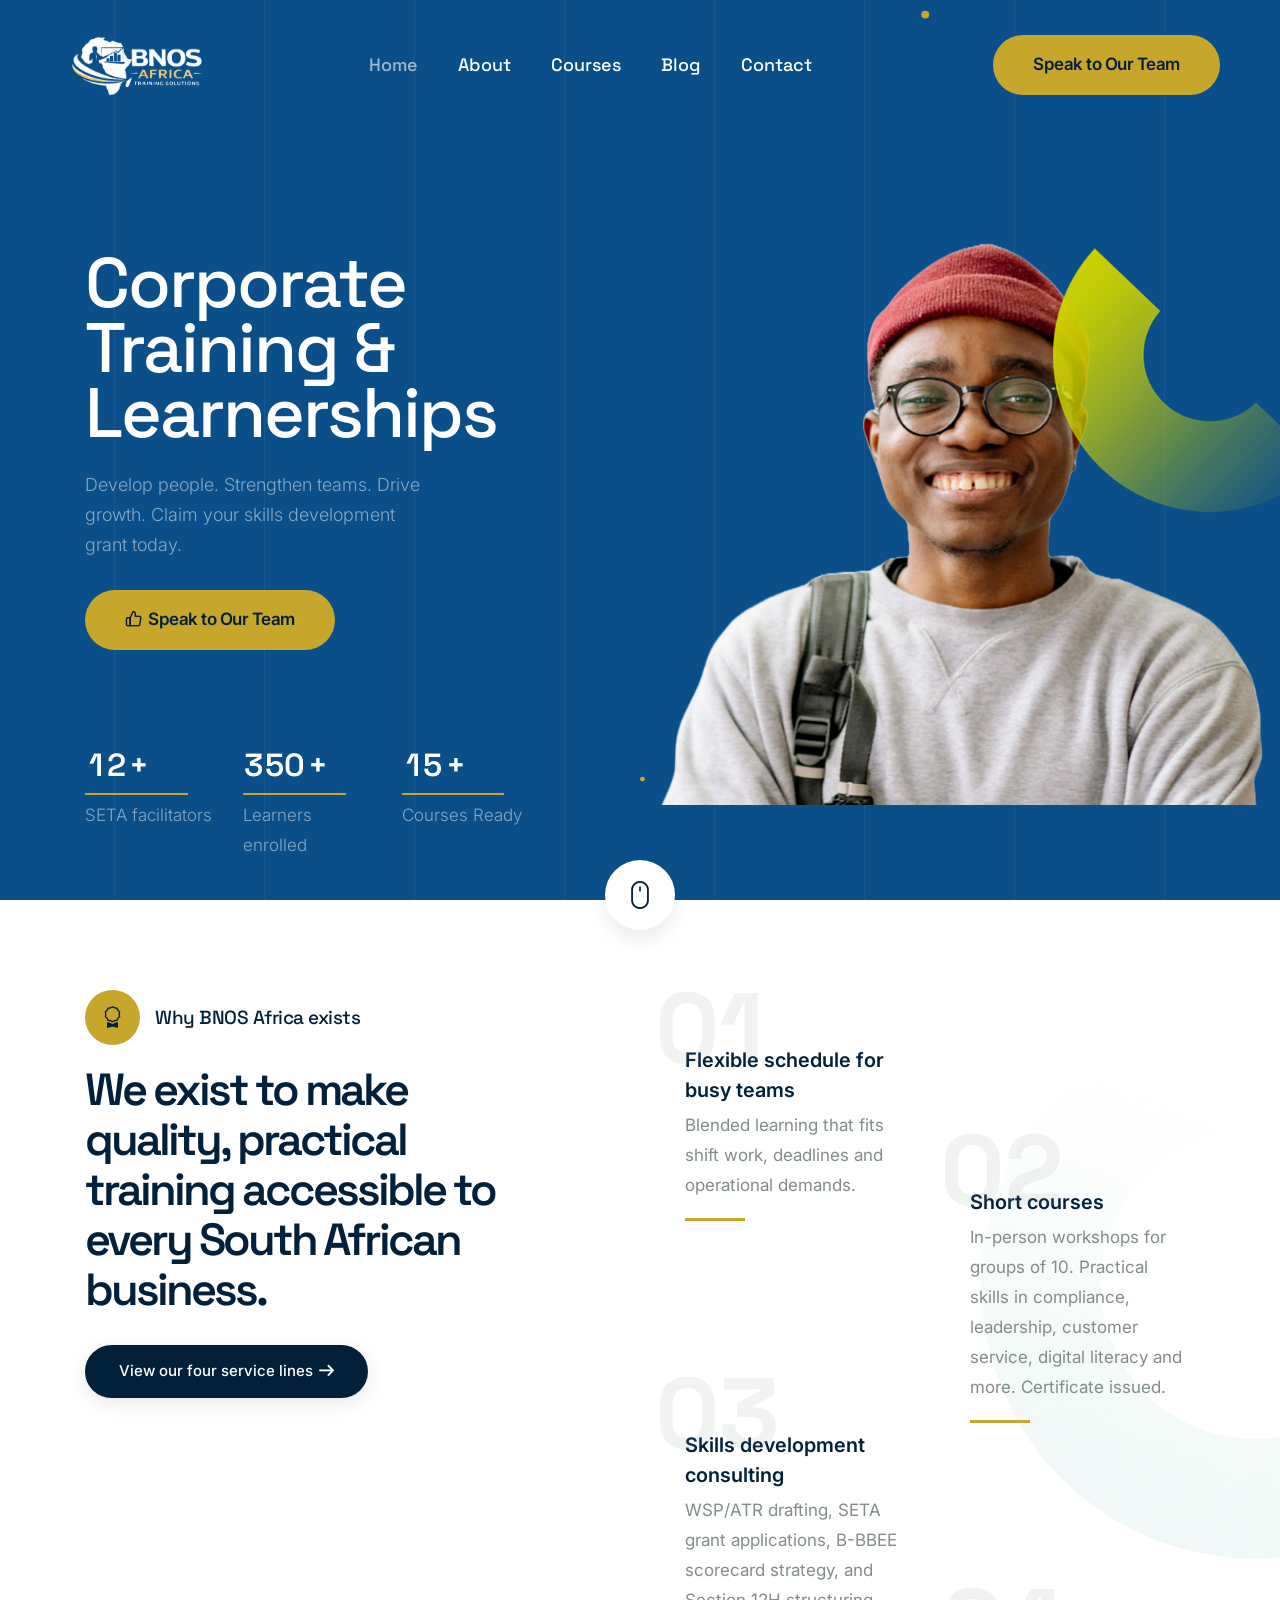
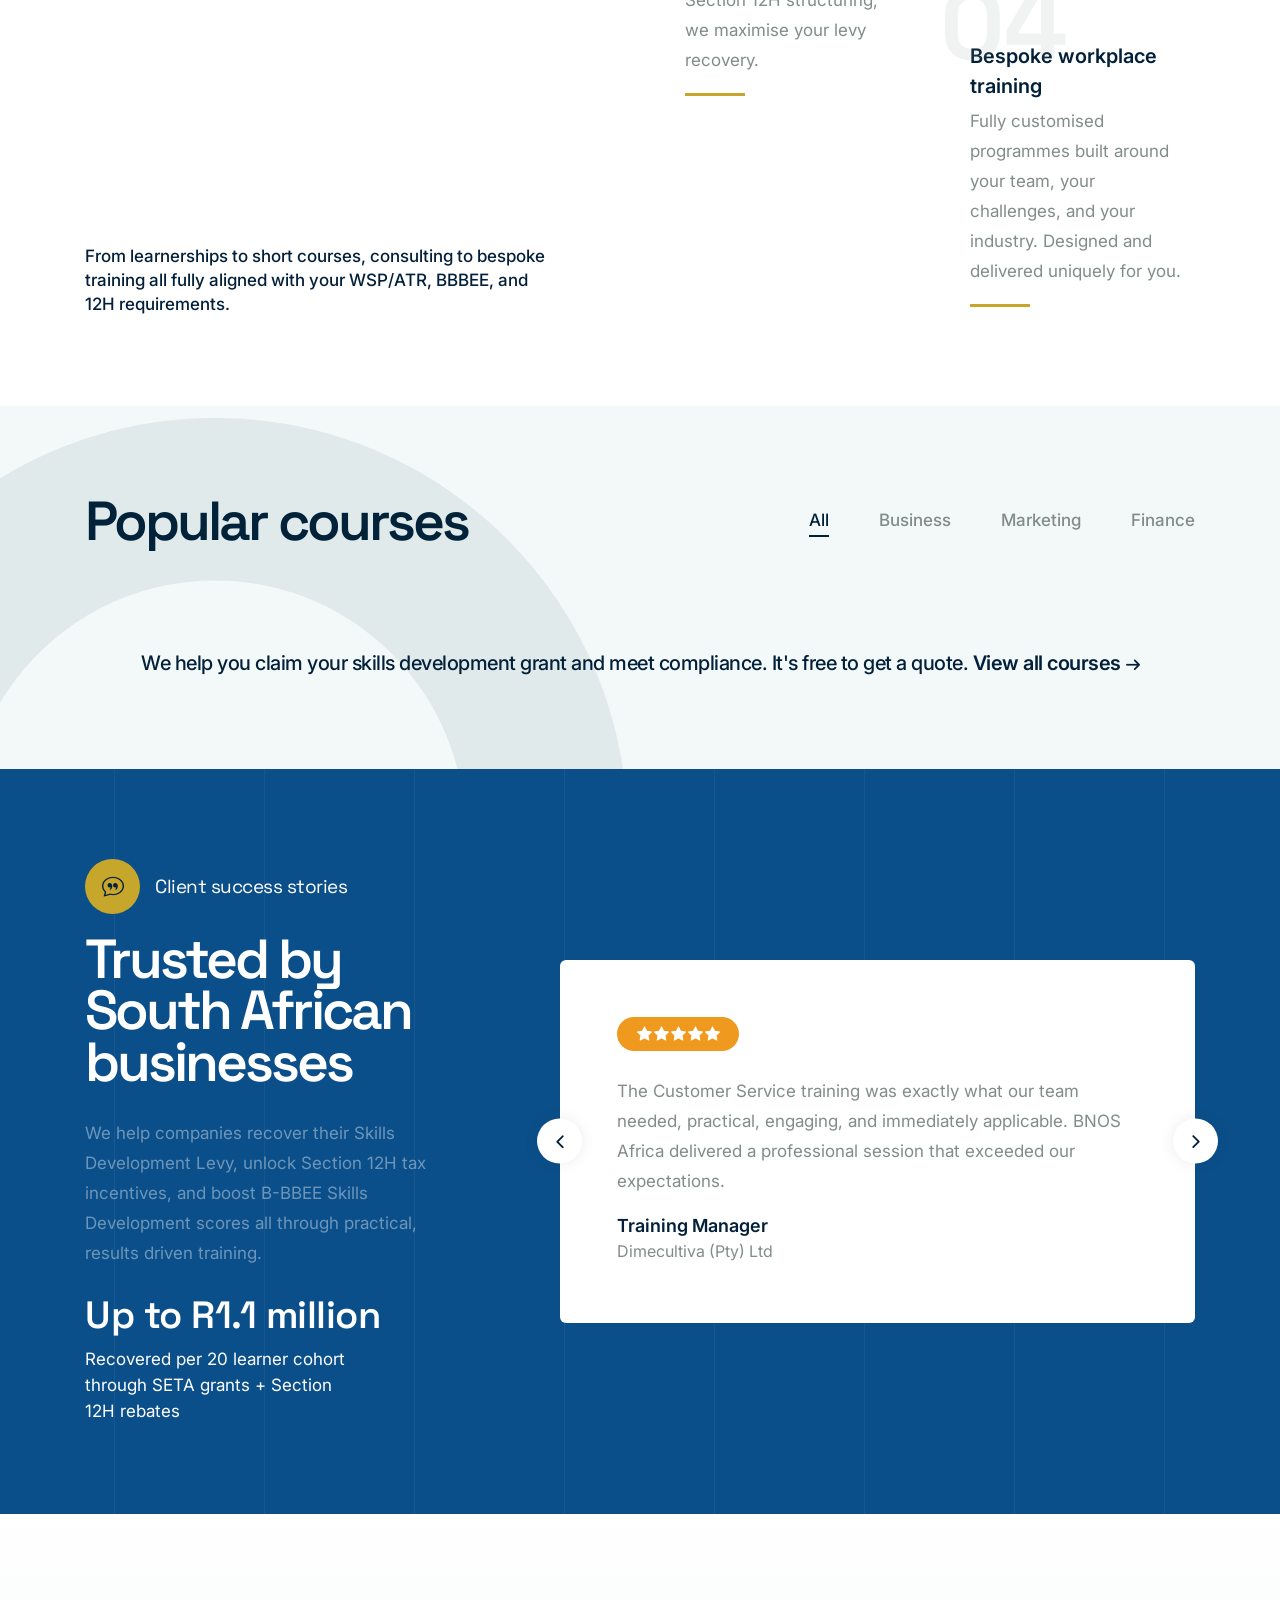
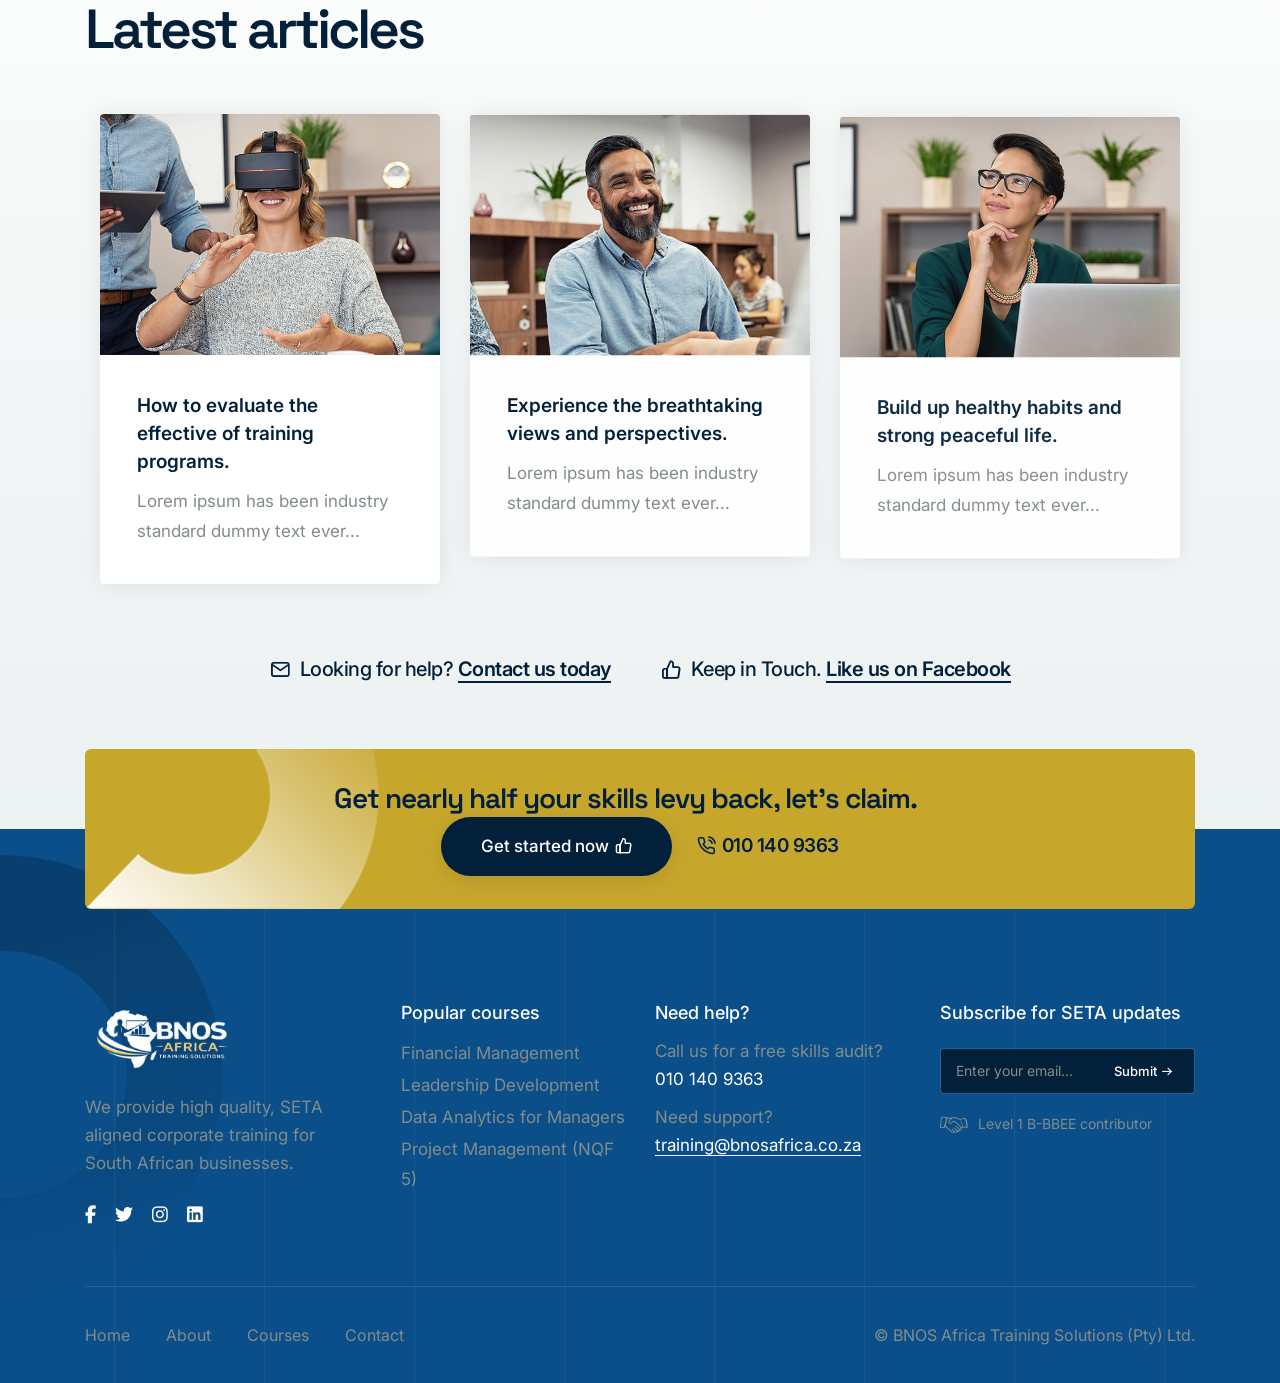
==== commit a2f4f542: "Update phone numbers across multiple HTML files to reflect the new contact number" ====
--- a/index.html
+++ b/index.html
@@ -662,7 +662,7 @@
           </a>
           <span
             class="d-block d-sm-inline-block text-dark-gray fs-19 fw-600 left-icon d-inline-block align-middle xs-mt-10px ls-minus-05px"><a
-              href="tel:+27114567800"><i class="feather icon-feather-phone-call"></i>011 456 7800</a></span>
+              href="tel:0101409363"><i class="feather icon-feather-phone-call"></i>010 140 9363</a></span>
         </div>
         <!-- end footer column -->
       </div>
@@ -714,7 +714,7 @@
         <div class="col-lg-3 col-md-4 col-sm-6 last-paragraph-no-margin xs-mb-30px">
           <span class="fw-500 fs-18 d-block text-white mb-10px">Need help?</span>
           <span class="lh-26 d-block">Call us for a free skills audit?</span>
-          <span class="text-white d-block mb-10px"><a href="tel:+27114567800">011 456 7800</a></span>
+          <span class="text-white d-block mb-10px"><a href="tel:0101409363">010 140 9363</a></span>
           <span class="lh-26 d-block">Need support?</span>
           <a href="mailto:training@bnosafrica.co.za"
             class="text-white text-decoration-line-bottom">training@bnosafrica.co.za</a>
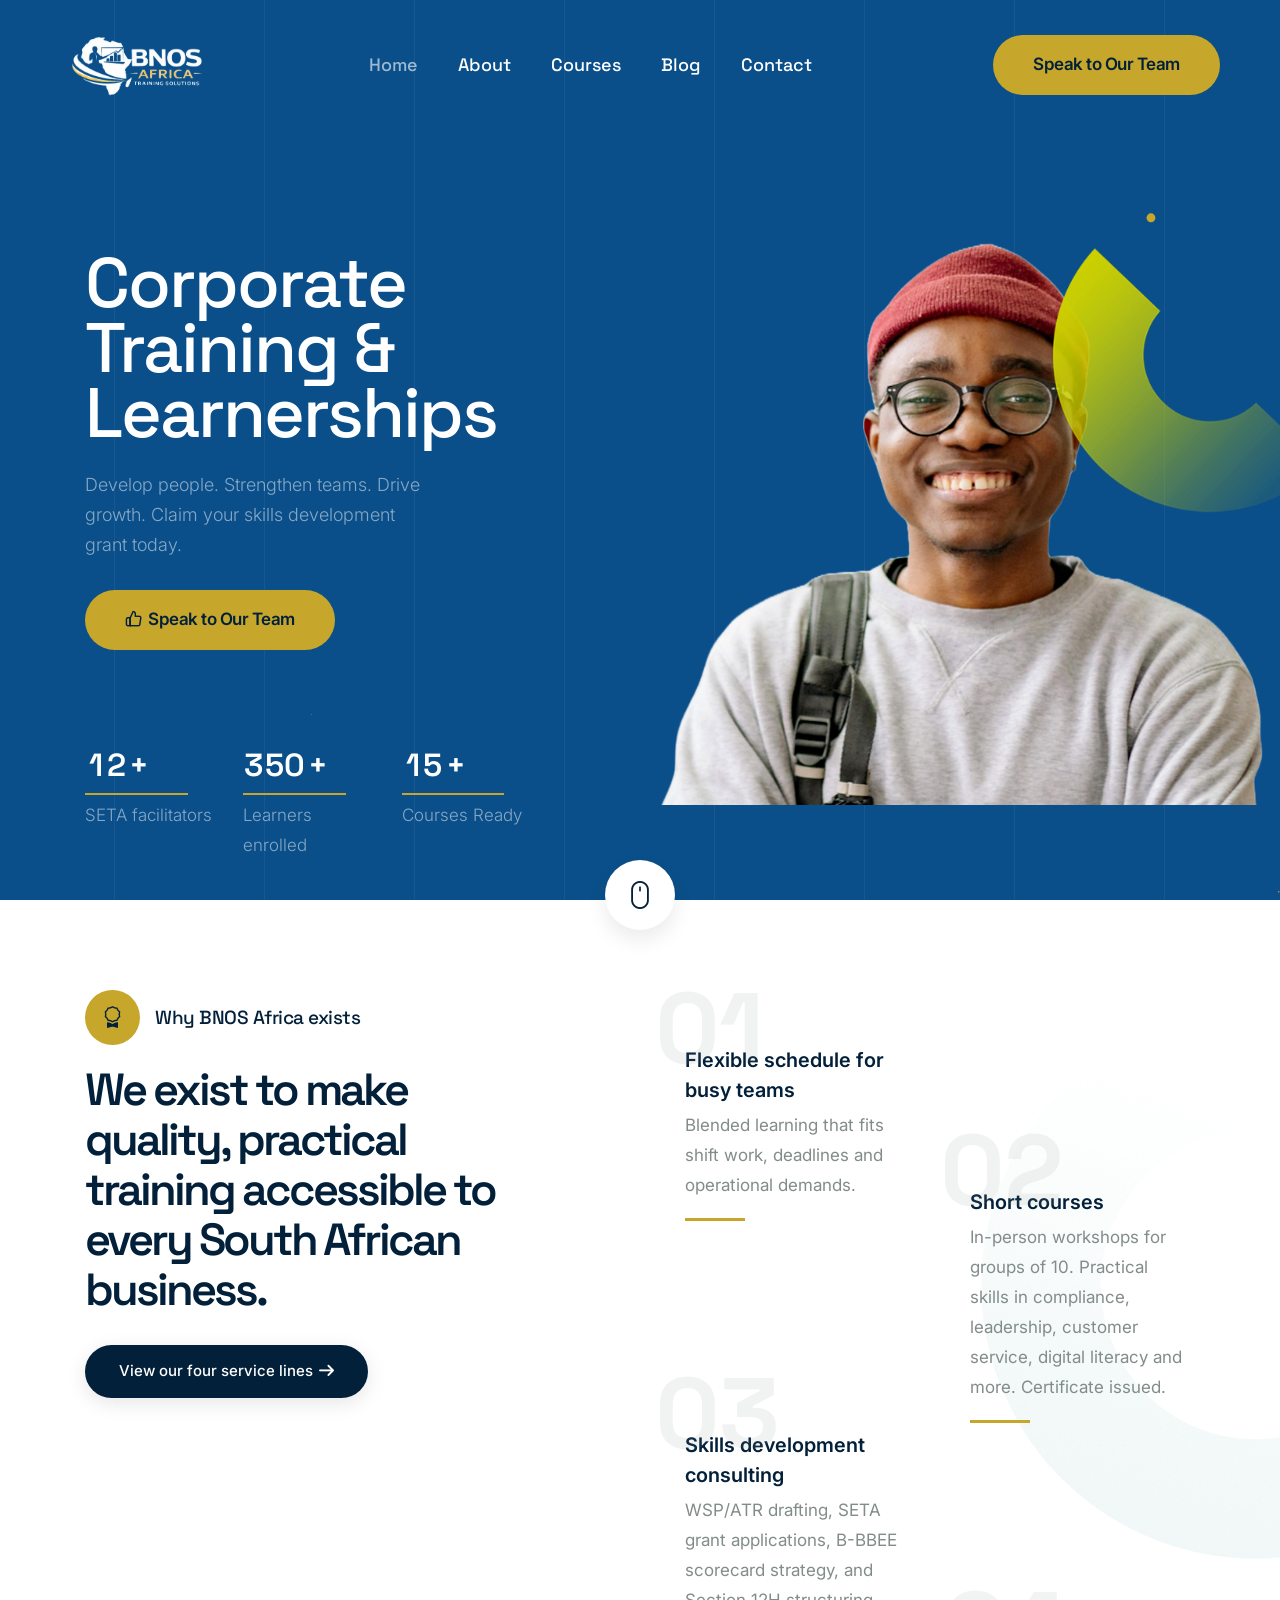
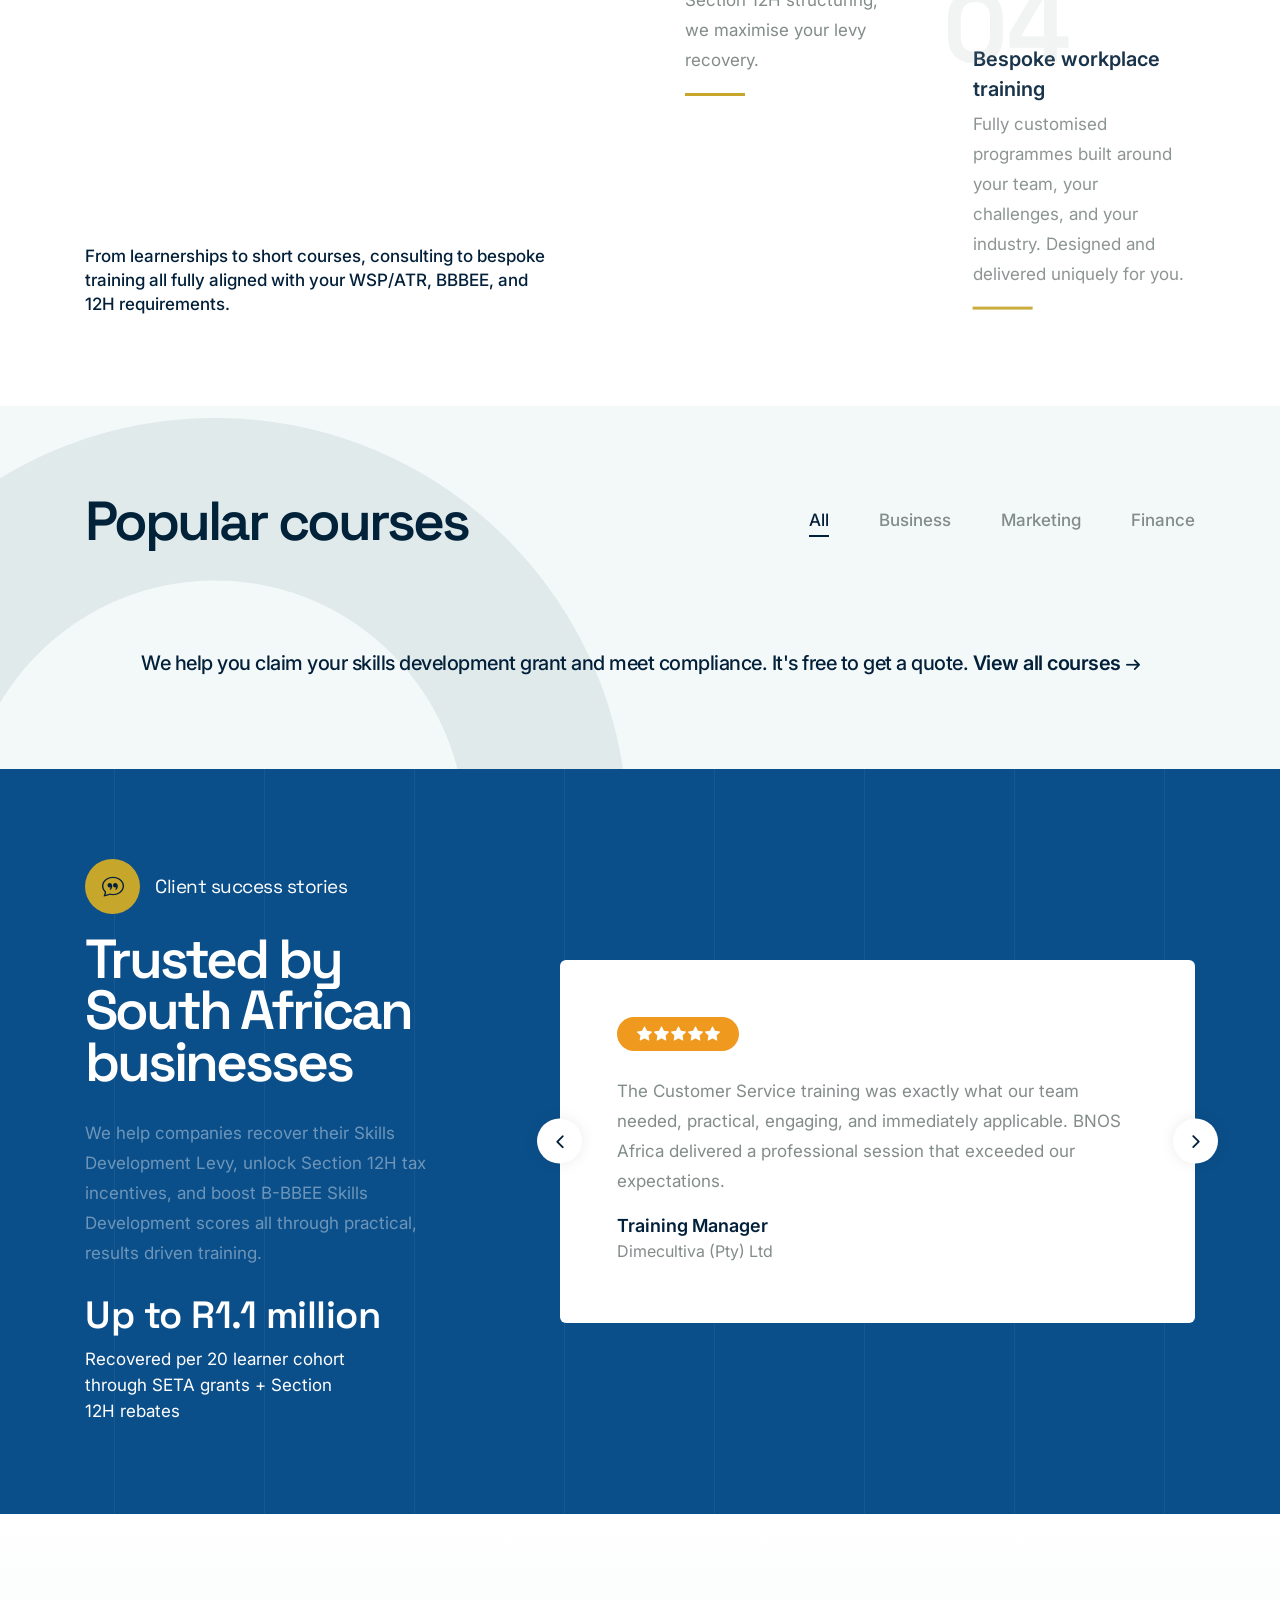
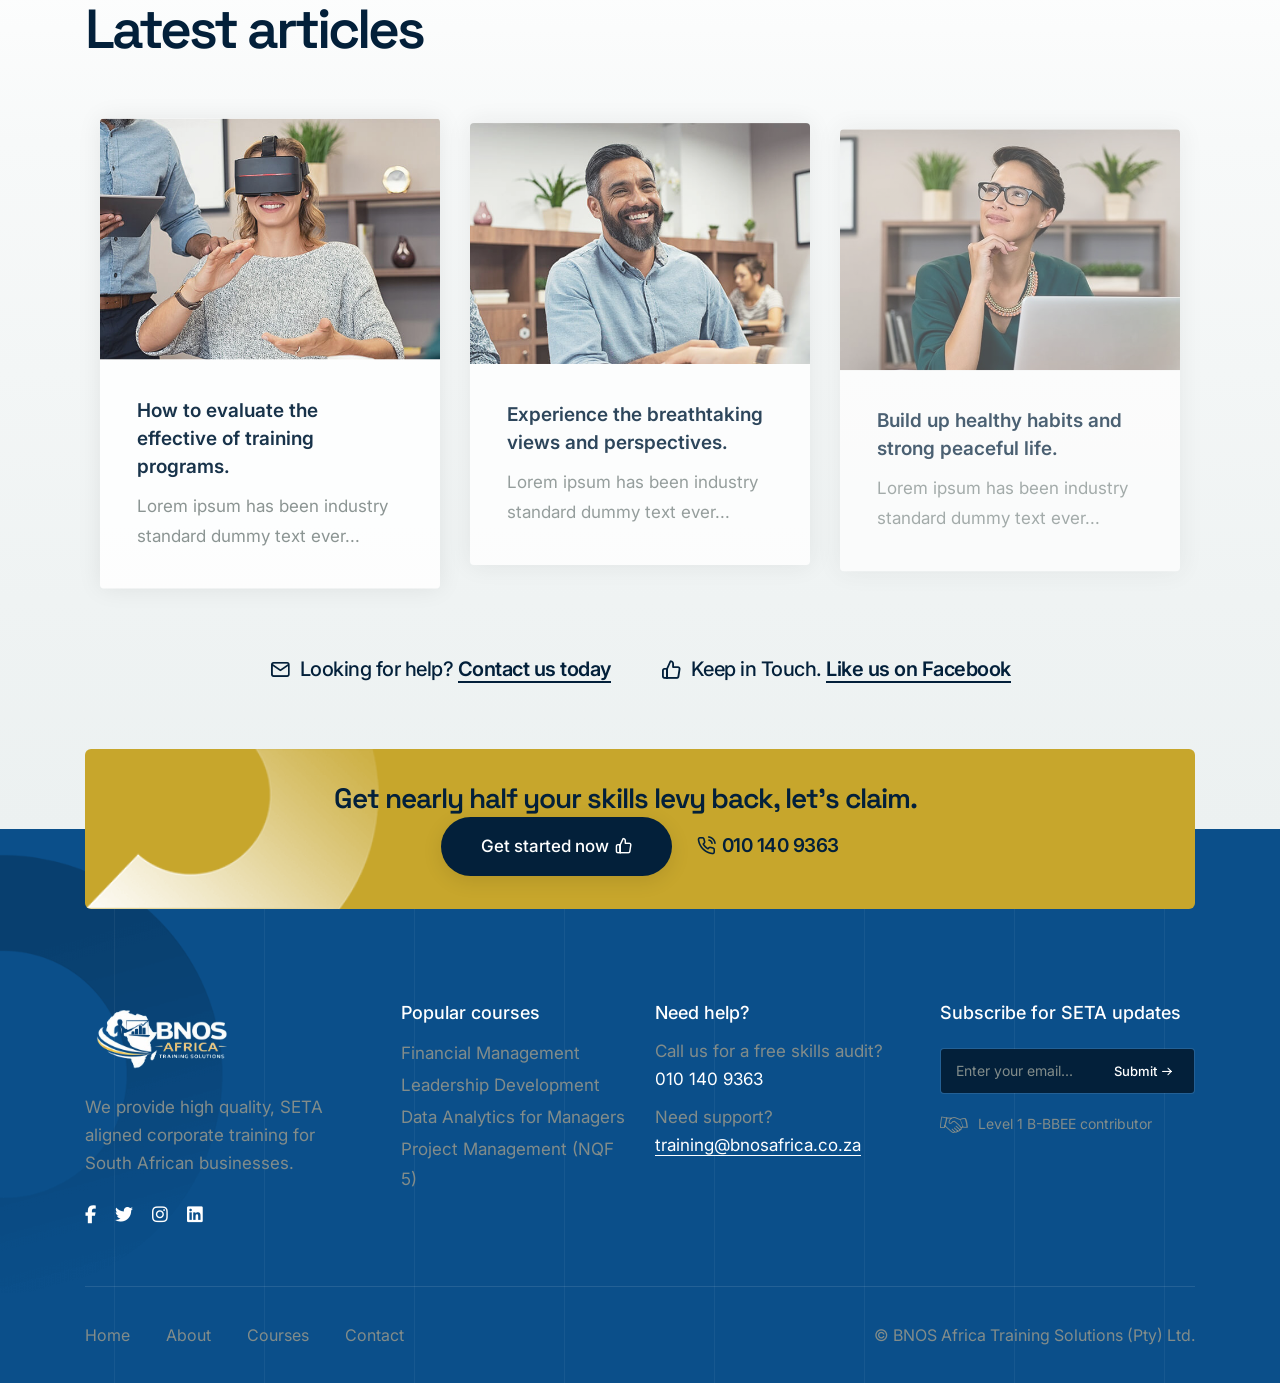
==== commit 57387afb: "Update social media links to reflect new Instagram and LinkedIn URLs across multiple HTML files" ====
--- a/index.html
+++ b/index.html
@@ -688,11 +688,11 @@
                     class="fa-brands fa-twitter"></i></a>
               </li>
               <li class="sm-mb-0">
-                <a class="instagram" href="http://www.instagram.com" target="_blank"><i
+                <a class="instagram" href="https://www.instagram.com/bnos.africatraining.solutions?igsh=eWh5aWV5bW5vNHB6" target="_blank"><i
                     class="fa-brands fa-instagram"></i></a>
               </li>
               <li class="sm-mb-0">
-                <a class="linkedin" href="http://www.linkedin.com" target="_blank"><i
+                <a class="linkedin" href="https://www.linkedin.com/company/bnos-africa-training-solutions/" target="_blank"><i
                     class="fa-brands fa-linkedin"></i></a>
               </li>
             </ul>
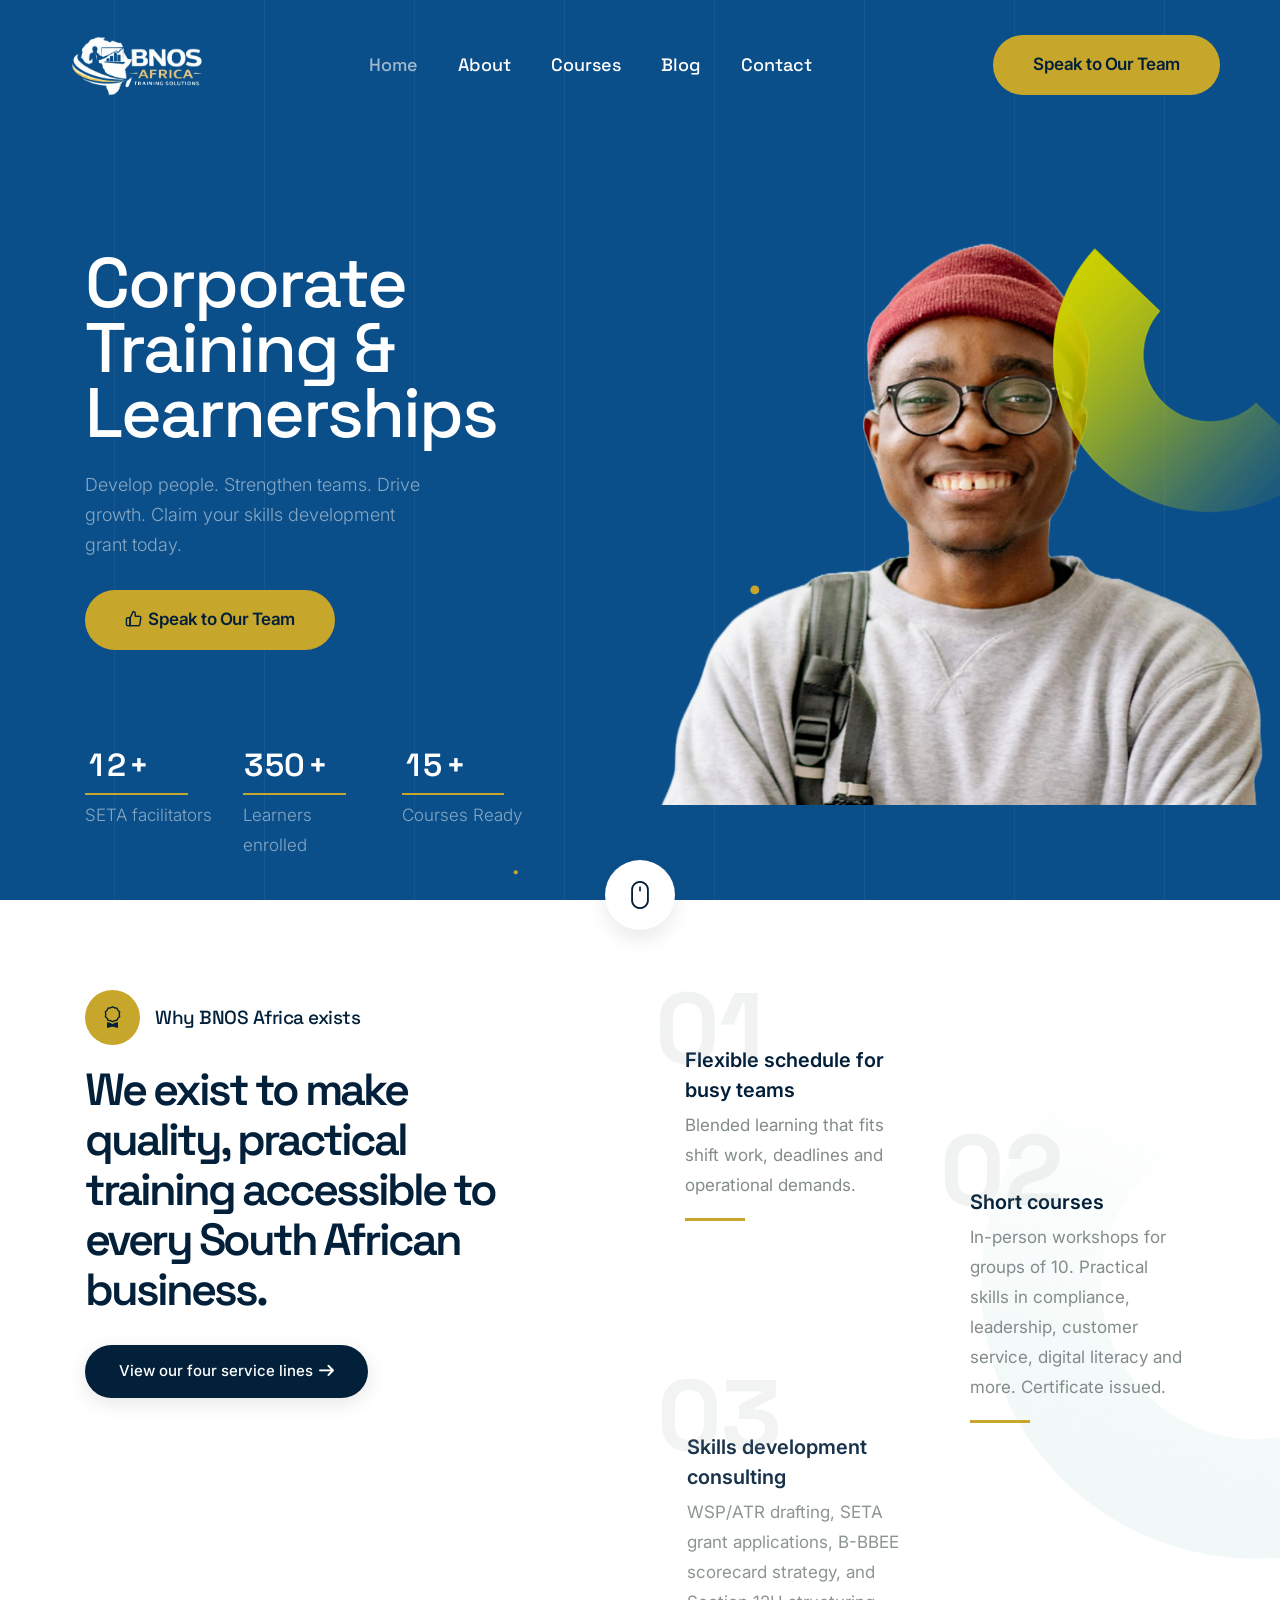
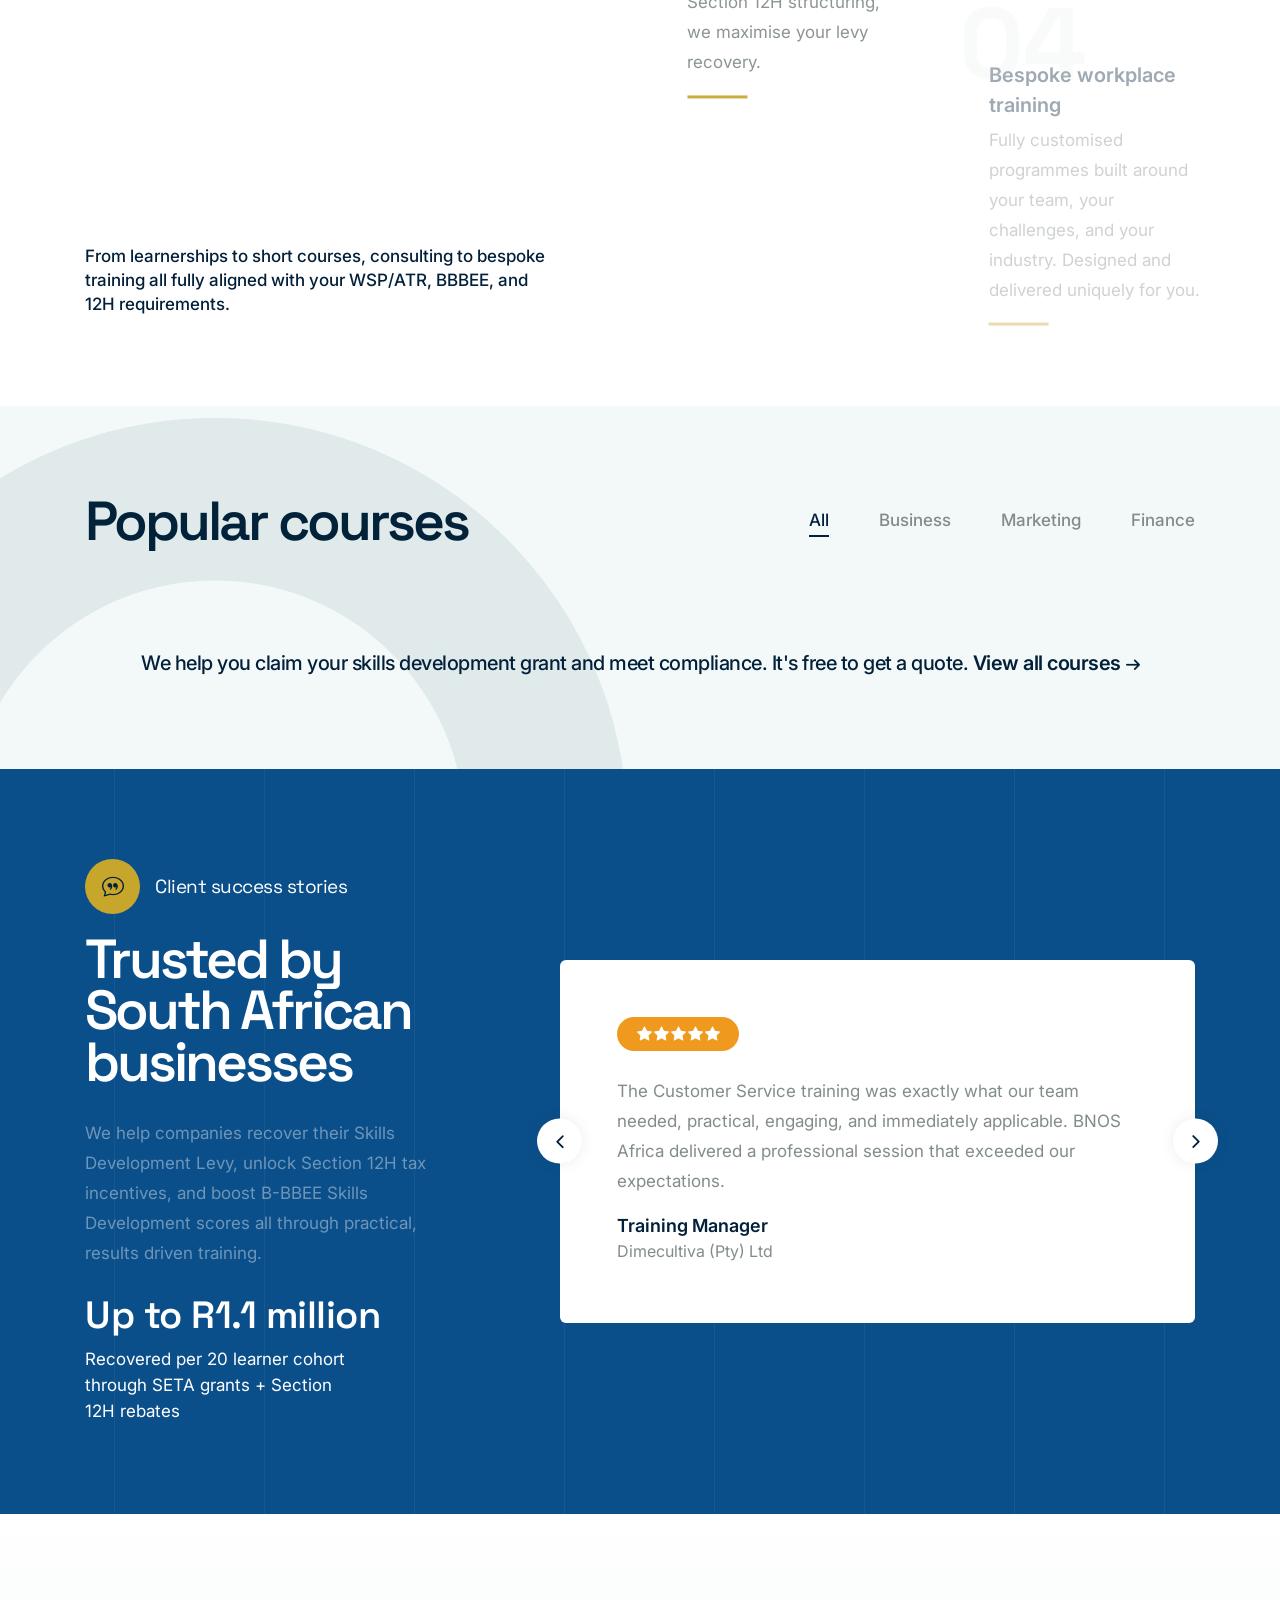
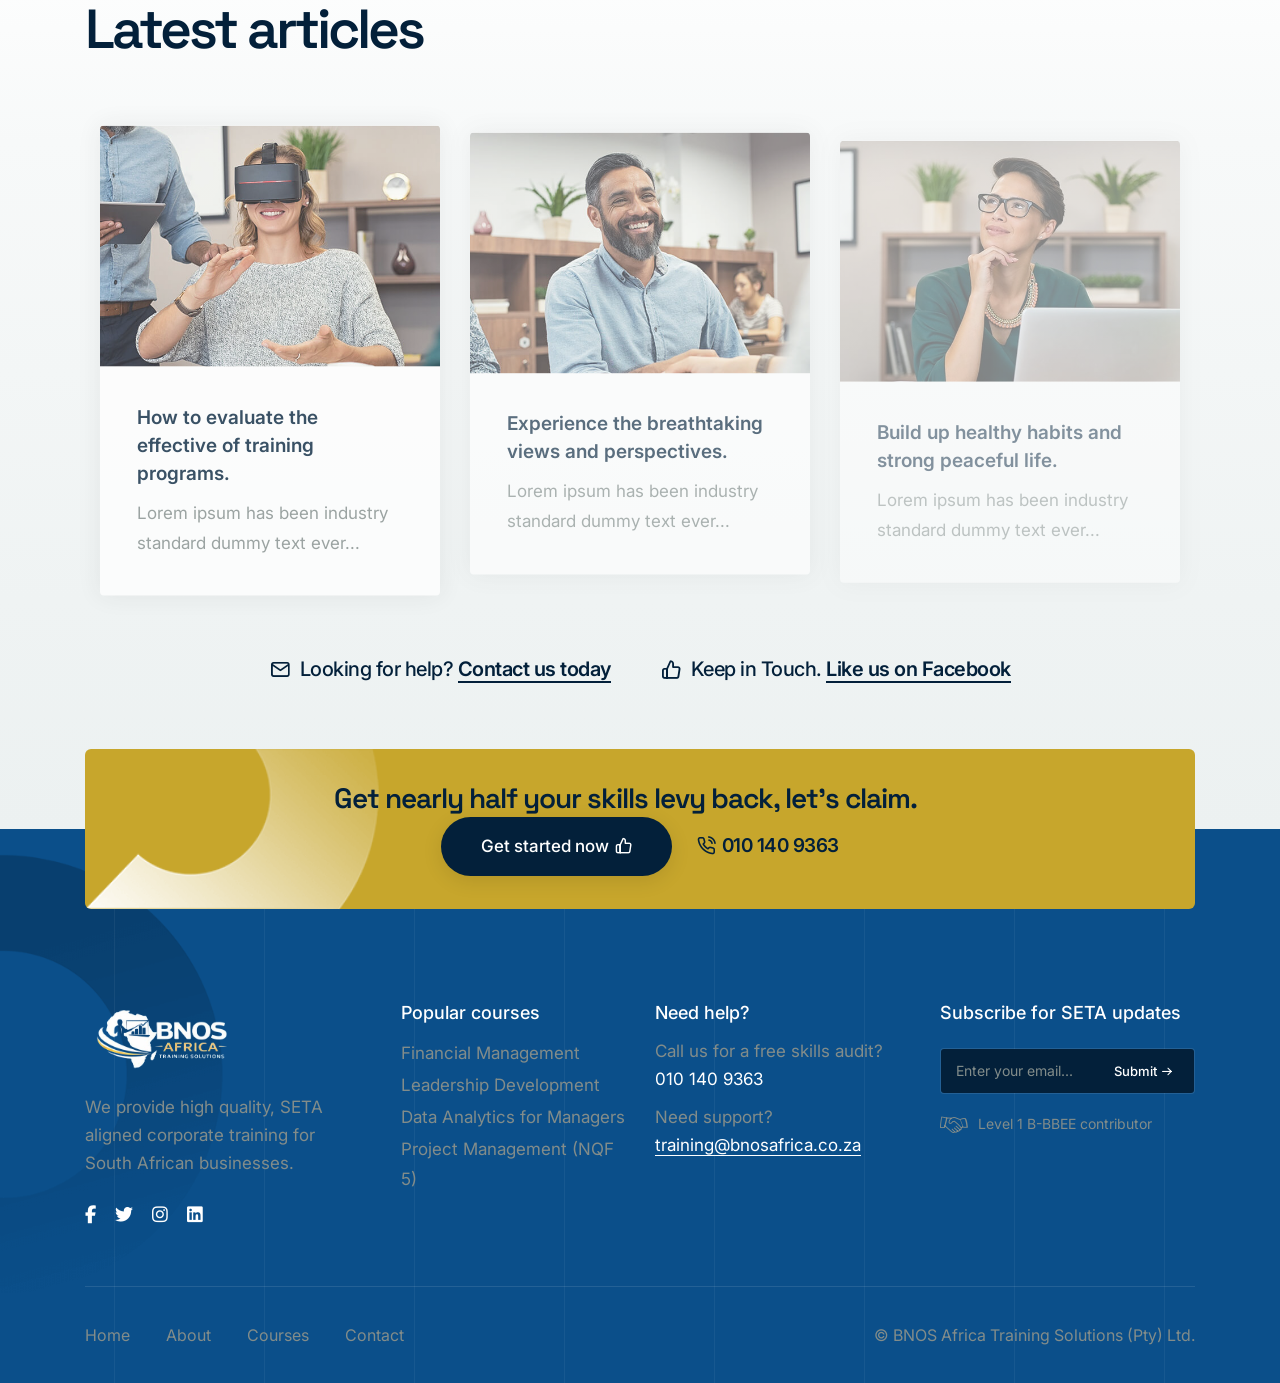
==== commit 5c798c0f: "Update testimonials section ID in index.html and link in about.html" ====
--- a/index.html
+++ b/index.html
@@ -405,7 +405,7 @@
     </div>
   </section>
   <!-- end section -->
-  <section class="position-relative bg-blue overflow-hidden">
+  <section id="testimonials" class="position-relative bg-blue overflow-hidden">
 
     <div class="background-position-center-top h-100 w-100 position-absolute left-0px top-0"
       style="background-image: url('images/vertical-line-bg-small.svg')"></div>
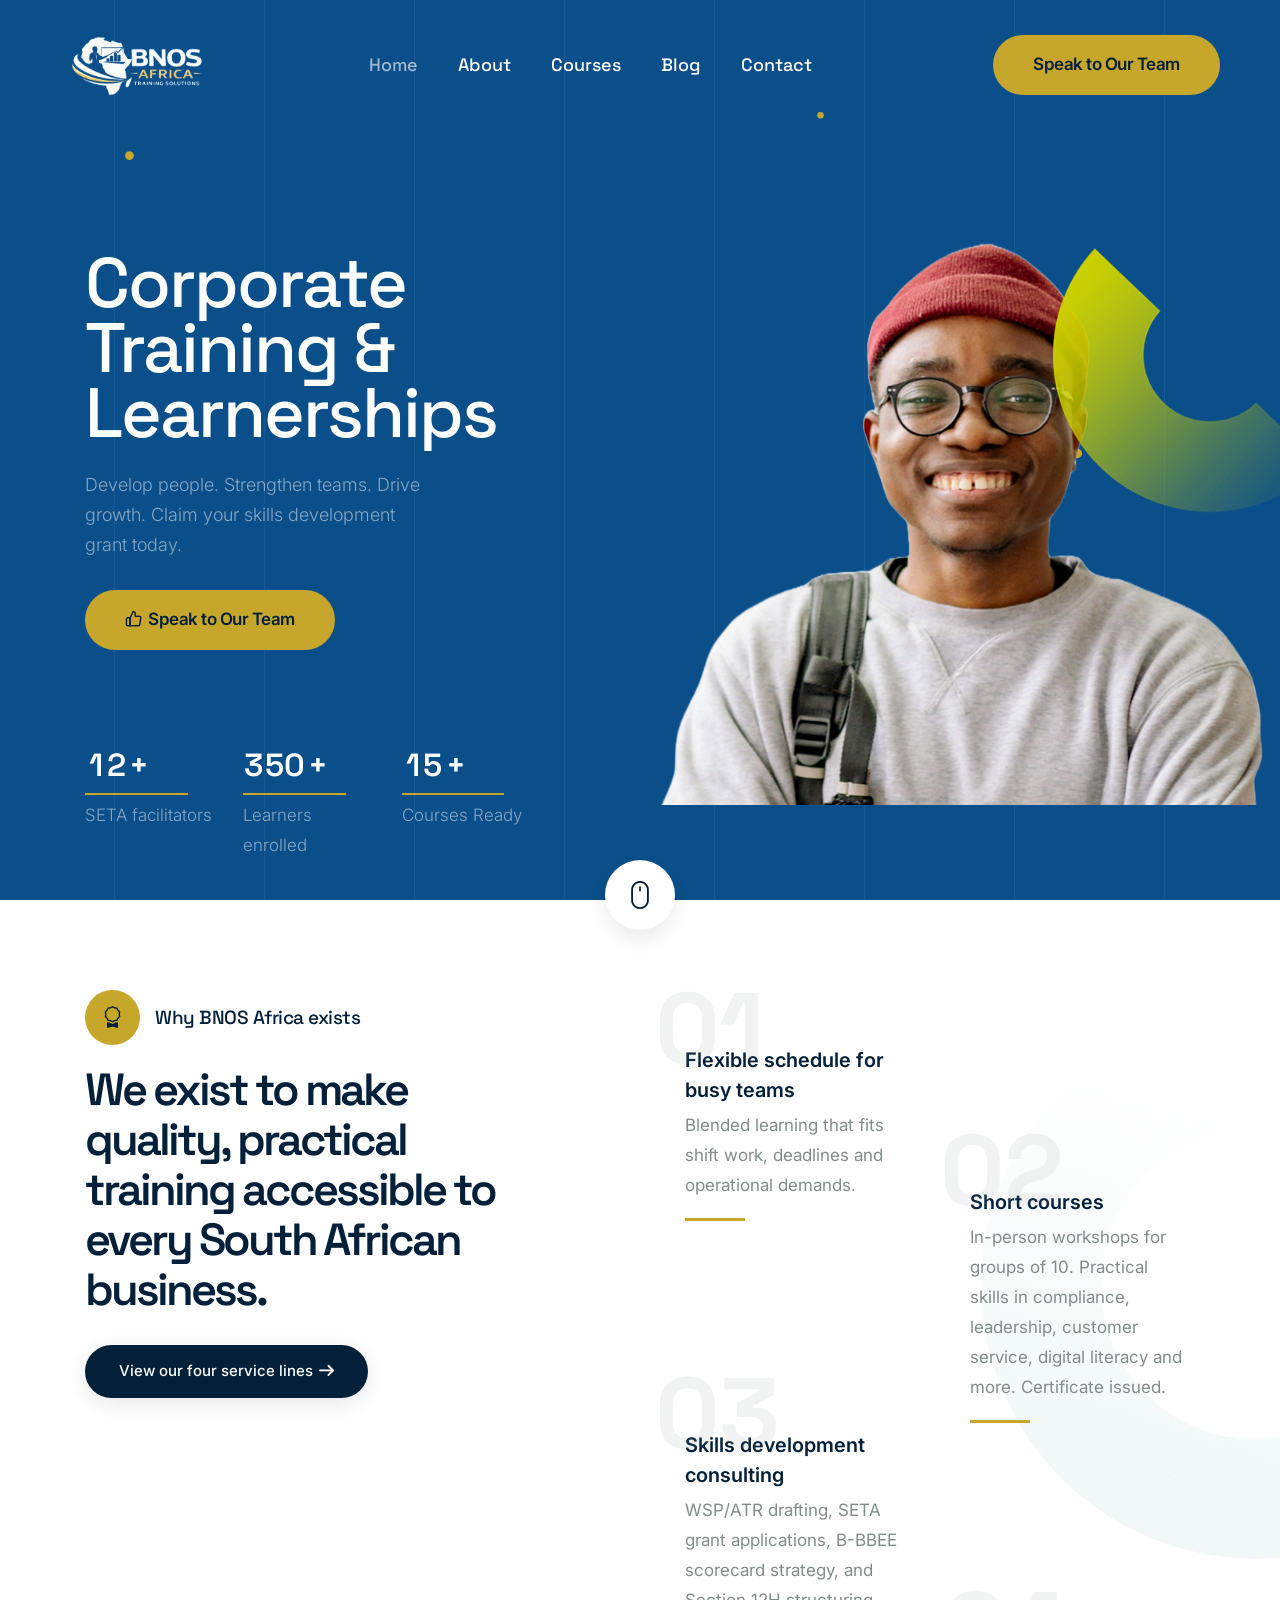
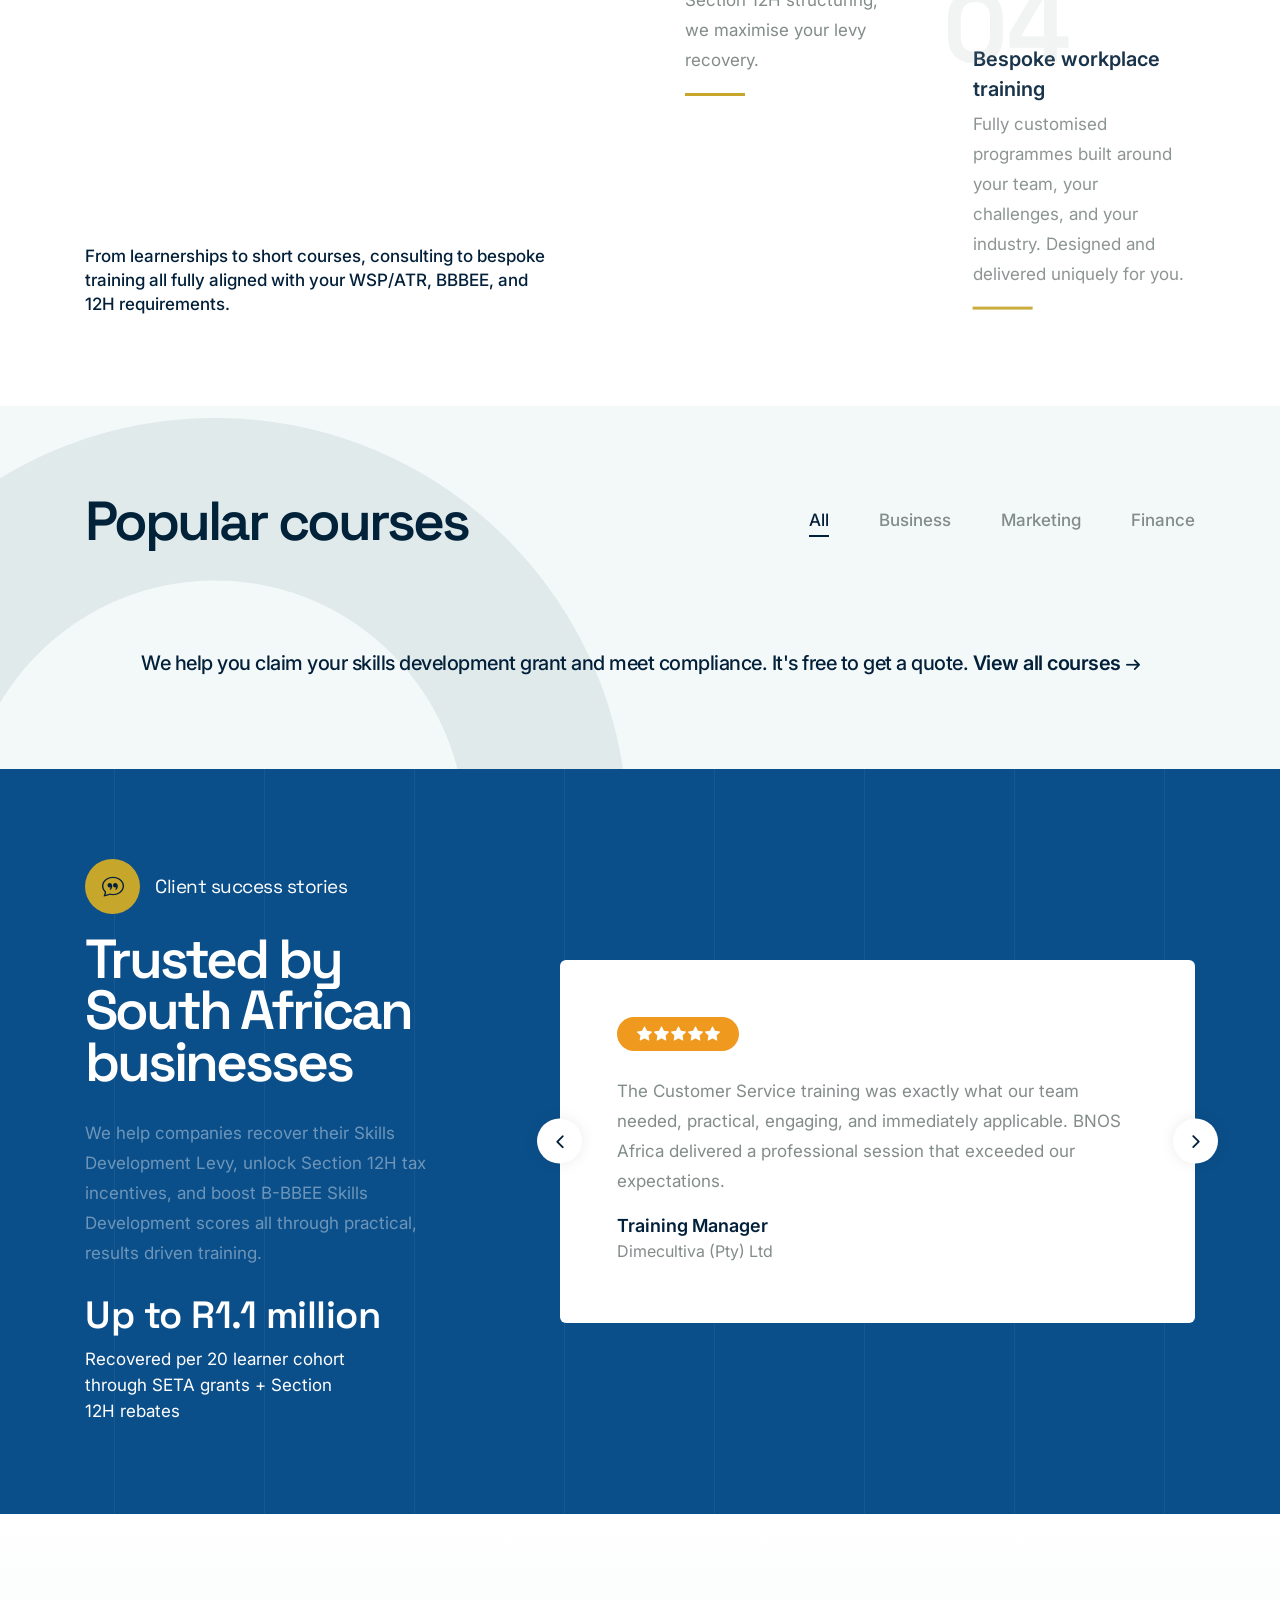
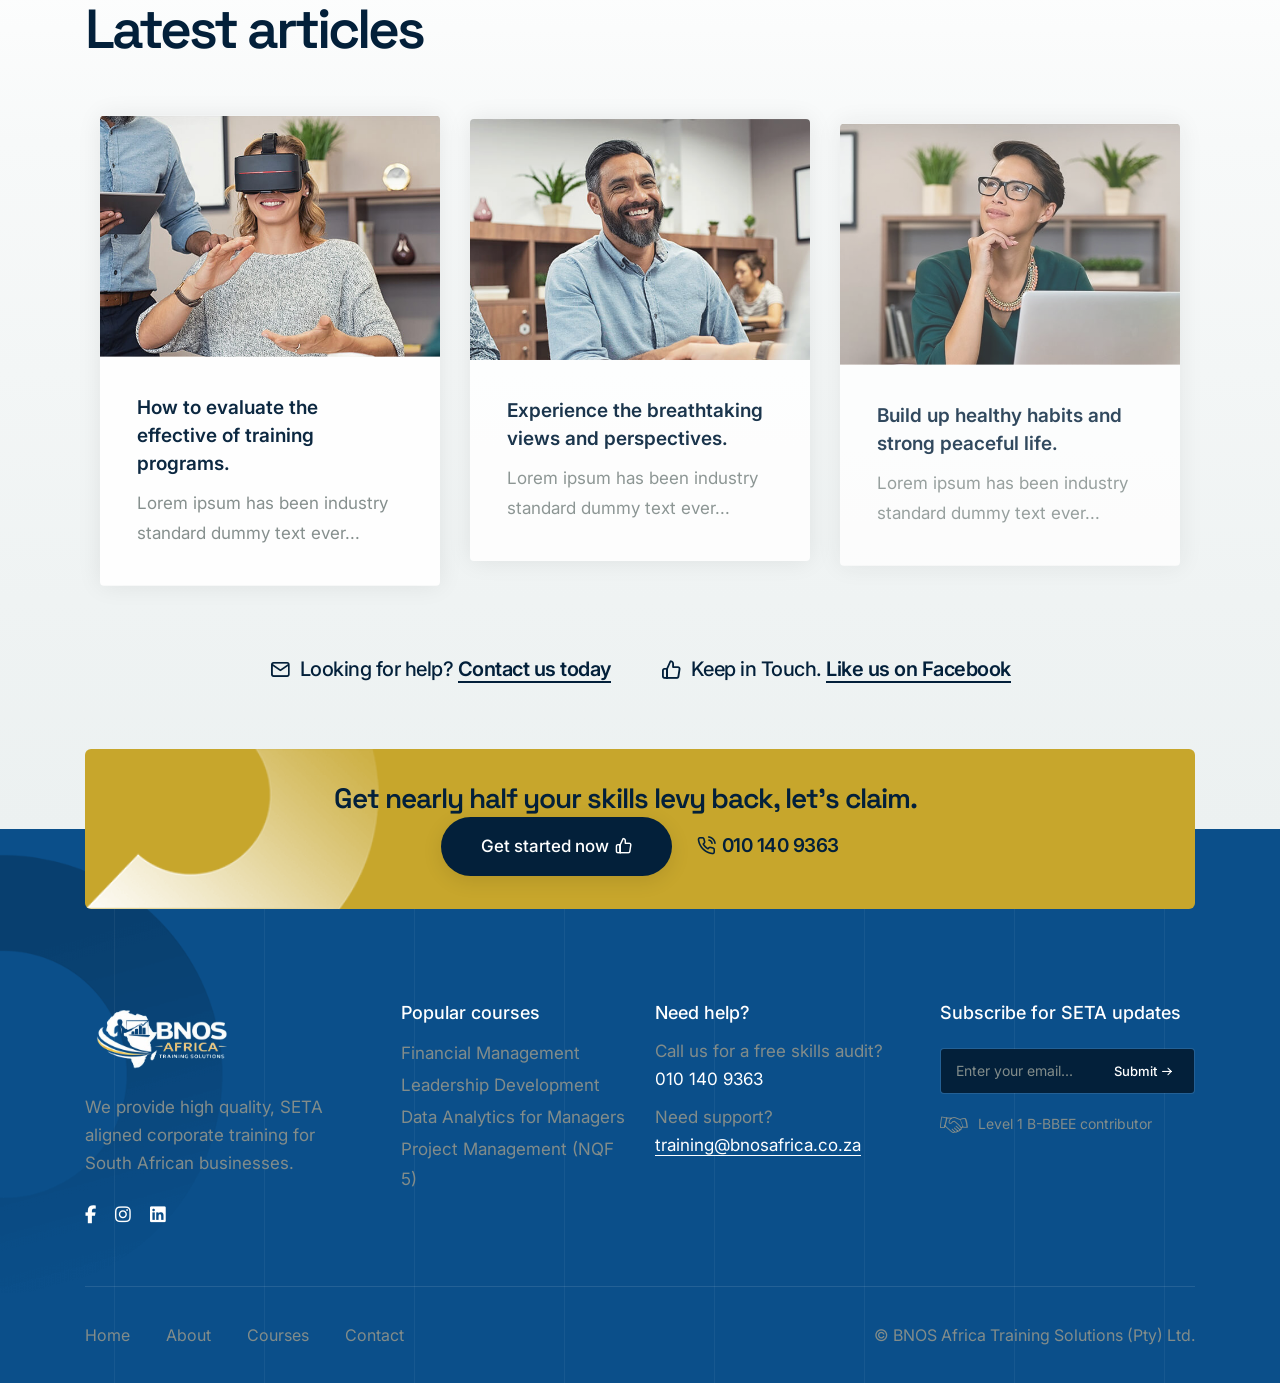
==== commit 557c52e2: "Remove Twitter links from various HTML files and update contact information in contact.html. Replace" ====
--- a/index.html
+++ b/index.html
@@ -684,10 +684,6 @@
                     class="fa-brands fa-facebook-f"></i></a>
               </li>
               <li class="sm-mb-0">
-                <a class="twitter" href="http://www.twitter.com" target="_blank"><i
-                    class="fa-brands fa-twitter"></i></a>
-              </li>
-              <li class="sm-mb-0">
                 <a class="instagram" href="https://www.instagram.com/bnos.africatraining.solutions?igsh=eWh5aWV5bW5vNHB6" target="_blank"><i
                     class="fa-brands fa-instagram"></i></a>
               </li>
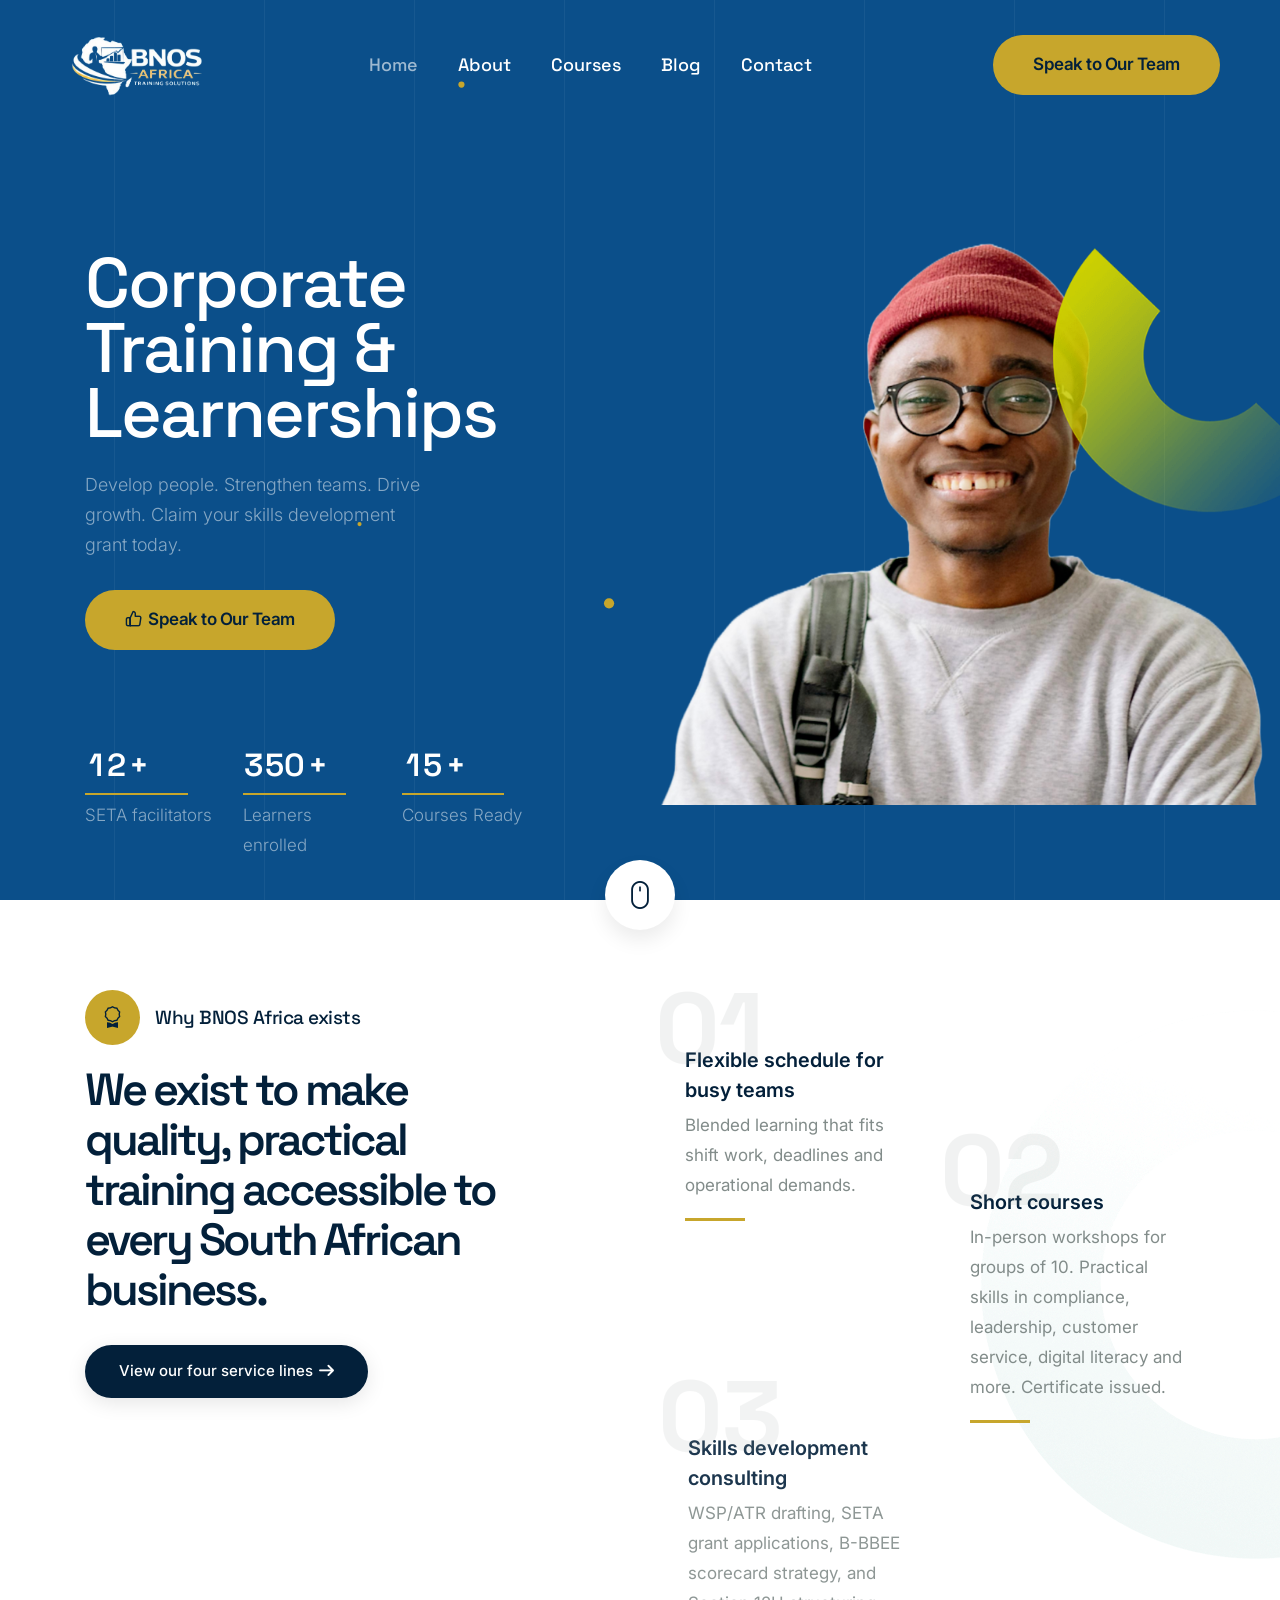
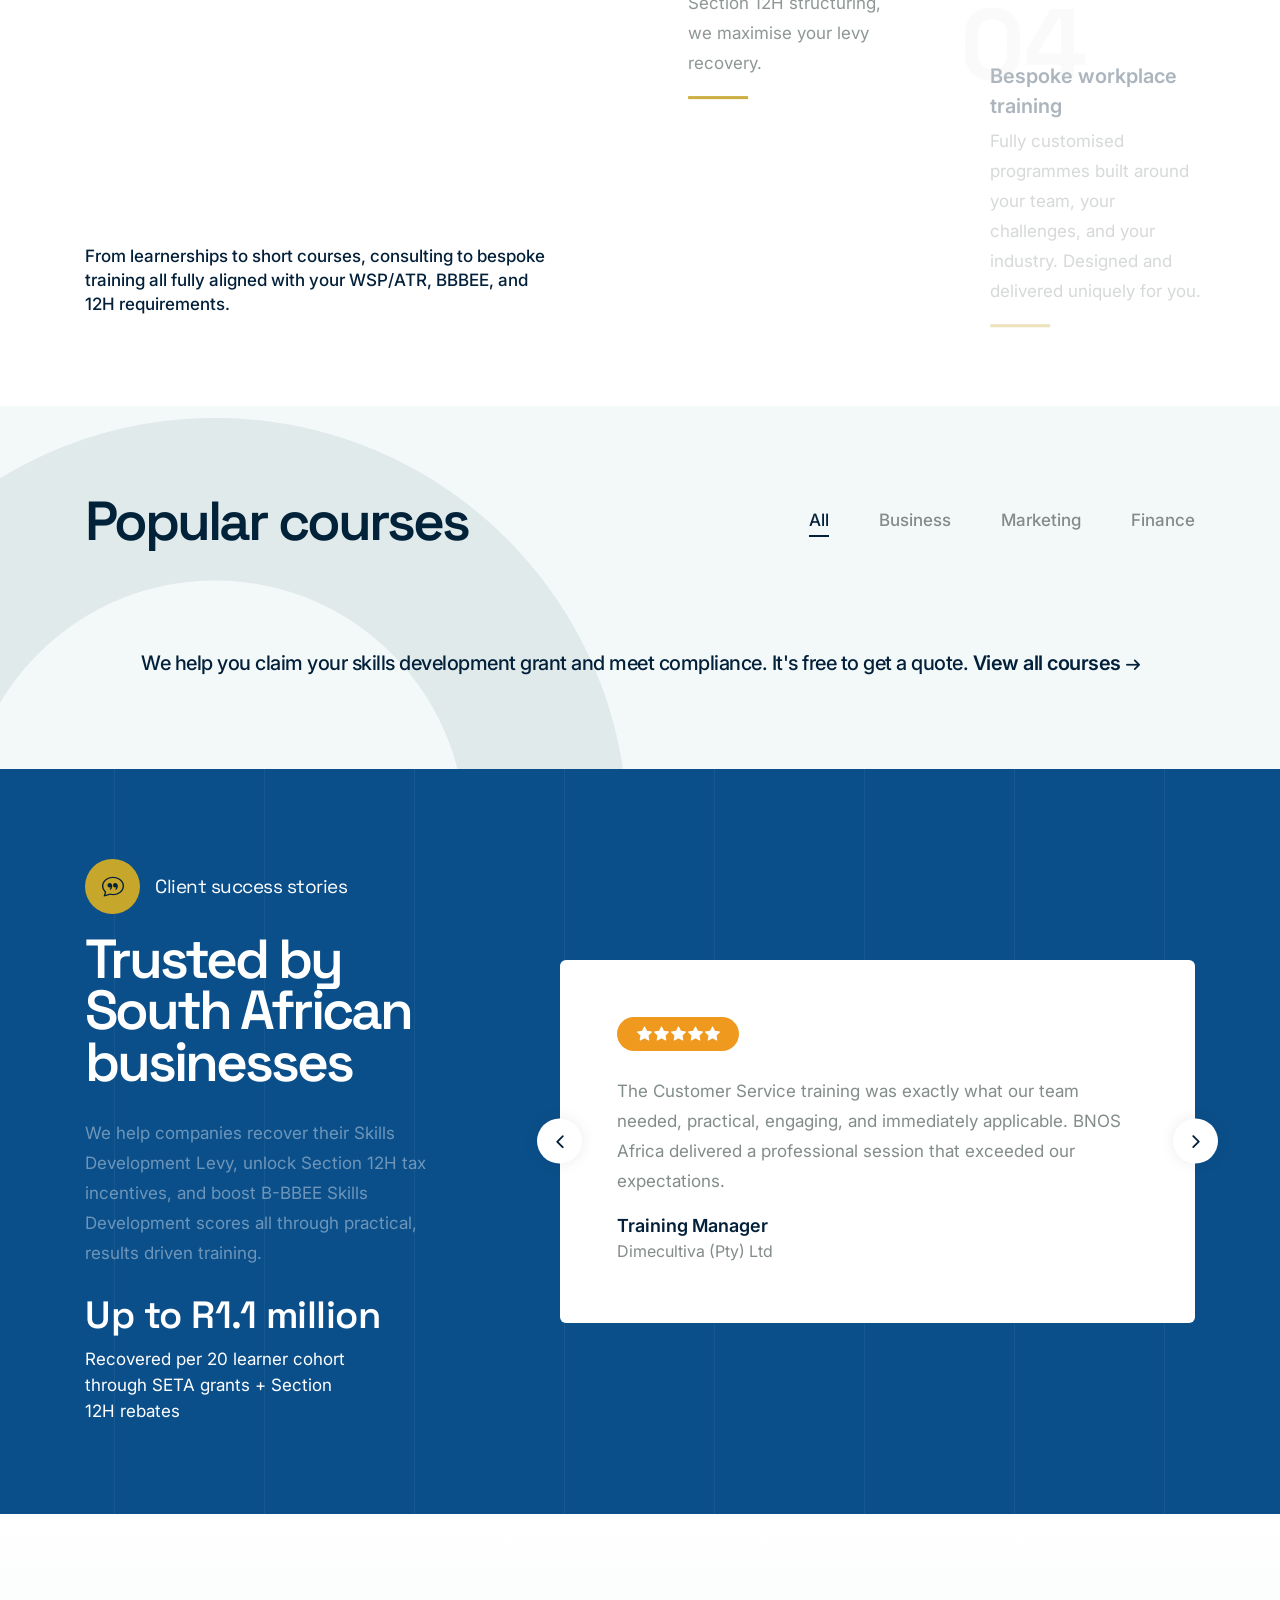
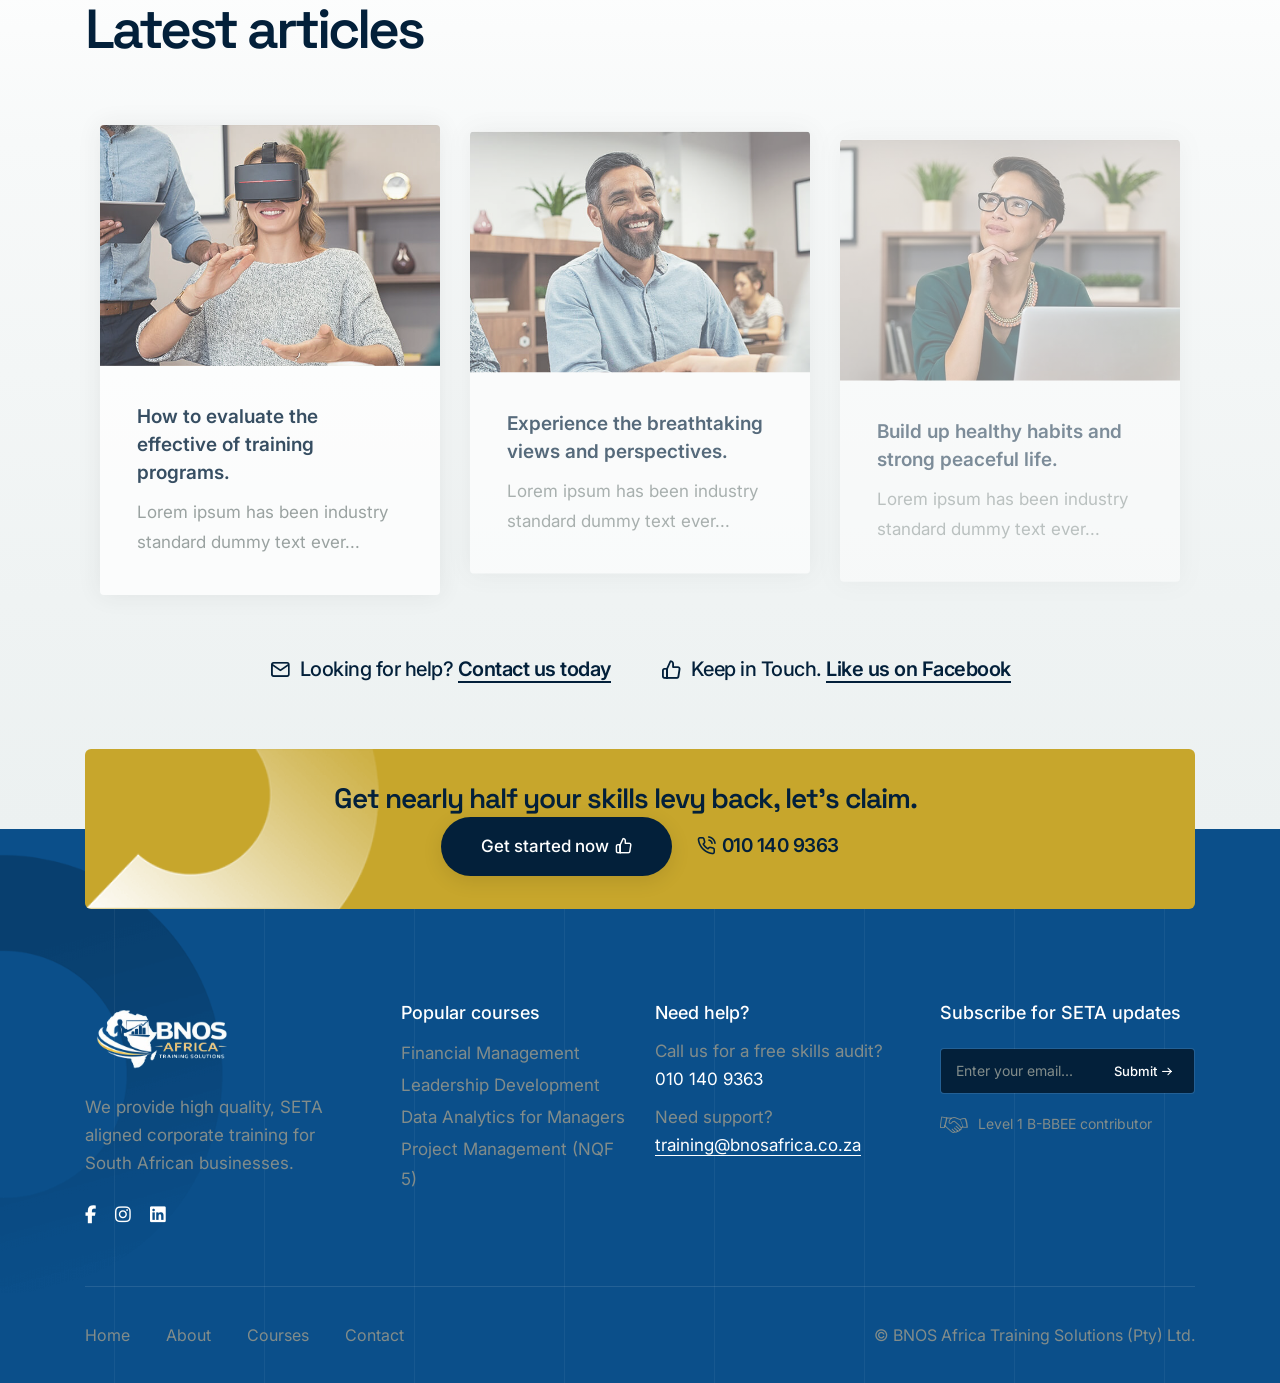
==== commit ed625b7a: "Add responsive styles for logo and CTA container in index.html" ====
--- a/index.html
+++ b/index.html
@@ -30,6 +30,20 @@
       }
     }
 
+    @media (max-width: 470px){
+      .logo-image{
+        max-width: 100px !important;
+      }
+
+      .logo-container{
+        margin-right: 0px !important;
+      }
+
+      .cta-container{
+        padding-left: 0px !important;
+      }
+    }
+
     @media (min-width: 560px) {
       .display-class {
         display: none;
@@ -44,16 +58,16 @@
     <!-- start navigation -->
     <nav class="navbar navbar-expand-lg header-transparent bg-transparent header-reverse" data-header-hover="light">
       <div class="container-fluid">
-        <div class="col-auto col-lg-2 me-lg-0 me-auto">
+        <div class="col-auto col-lg-2 me-lg-0 logo-container me-auto">
           <a class="navbar-brand" href="index.html">
             <img src="images/img5-2-Photoroom.png" data-at2x="images/img5-2-Photoroom.png" alt=""
               class="default-logo" />
             <img src="images/img5-Photoroom.png" data-at2x="images/img5-Photoroom.png" alt="" class="alt-logo" />
-            <img src="images/img5-Photoroom.png" data-at2x="images/img5-Photoroom.png" alt="" class="mobile-logo" />
+            <img src="images/img5-Photoroom.png" data-at2x="images/img5-Photoroom.png" alt="" class="mobile-logo logo-image" />
           </a>
         </div>
-        <div class="col-auto menu-order position-static flex-mobile-cta">
-          <div class="alt-font fw-500 lg-fs-15 xs-fs-13 overflow-hidden display-class" style="margin-inline: 20px;">
+        <div class="col-auto menu-order position-static flex-mobile-cta cta-container">
+          <div class="alt-font fw-500 lg-fs-15 xs-fs-13 overflow-hidden display-class" style="margin-right: 20px;">
             <a href="contact.html#contactForm"
               class="btn btn-base-color btn-rounded btn-switch-text fw-600 d-inline-block sm-btn-medium xs-btn-small align-middle left-icon"
               style="padding: 10px;">
